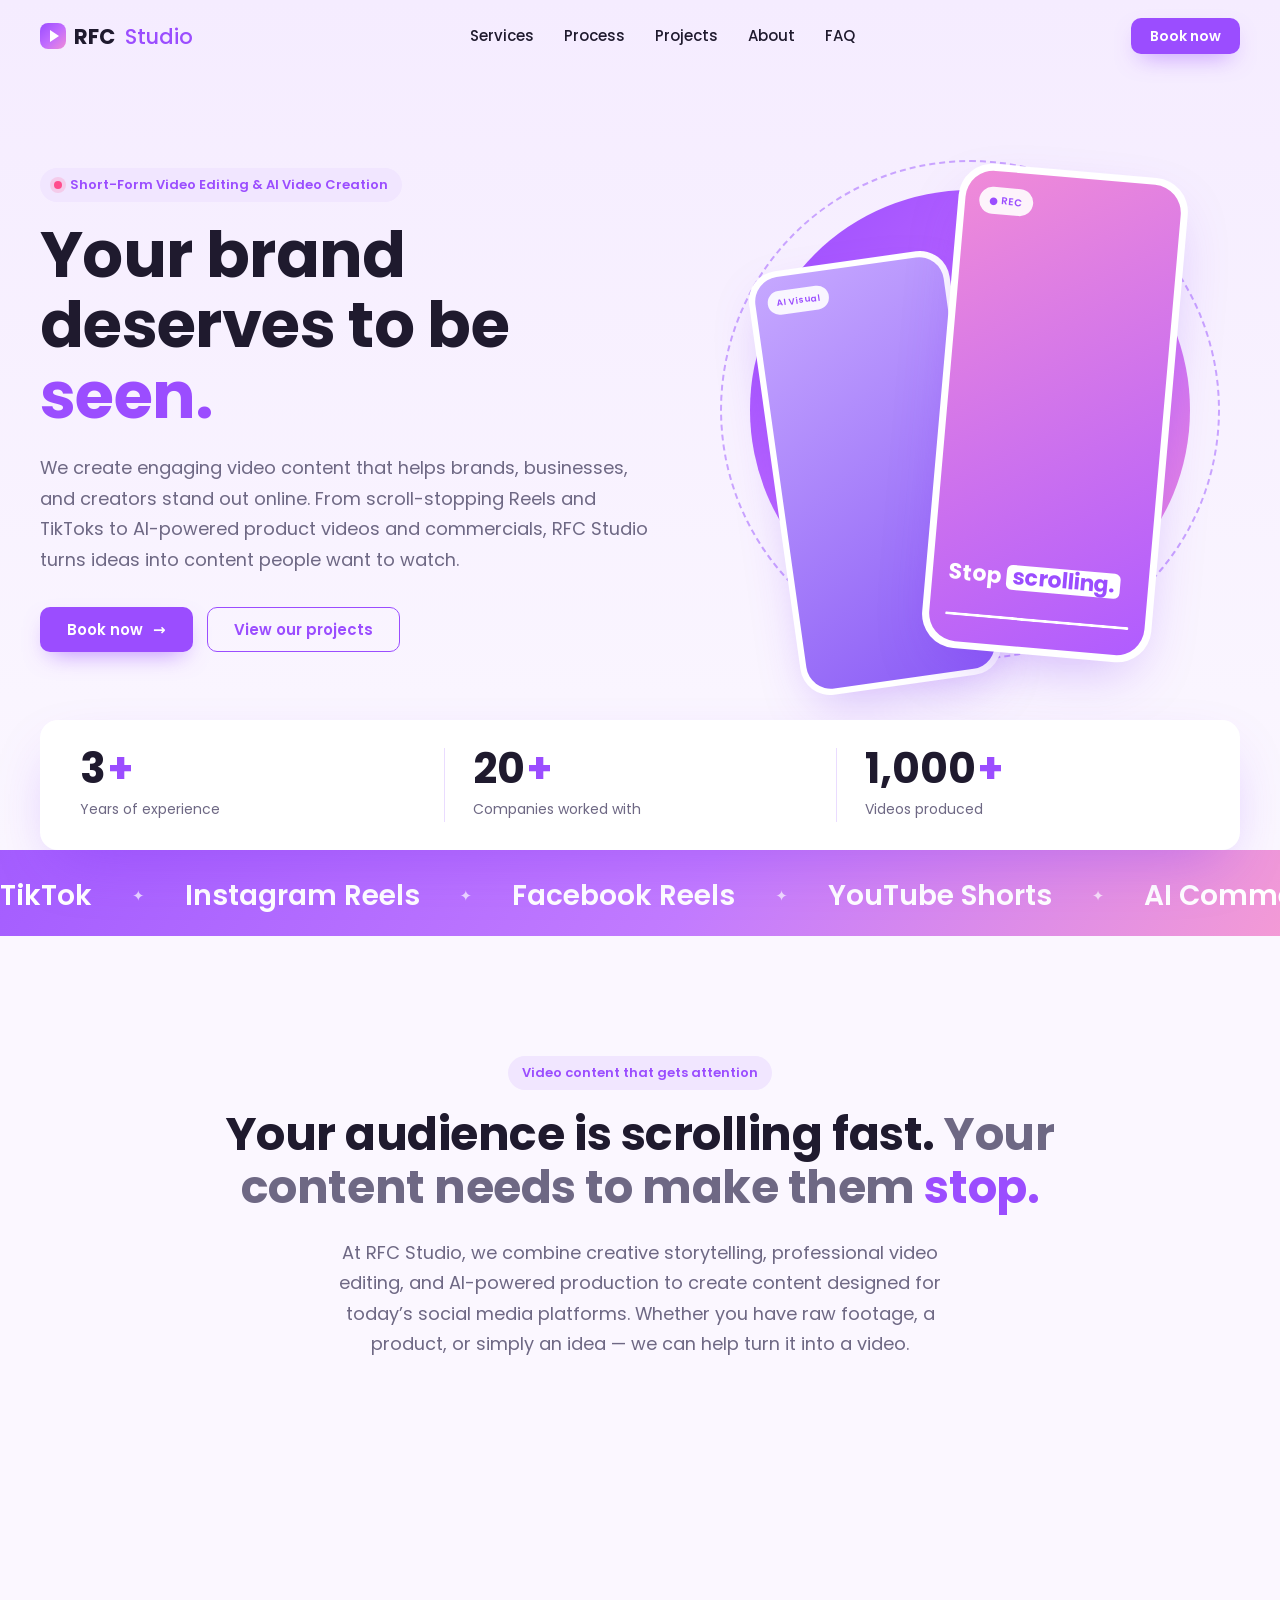
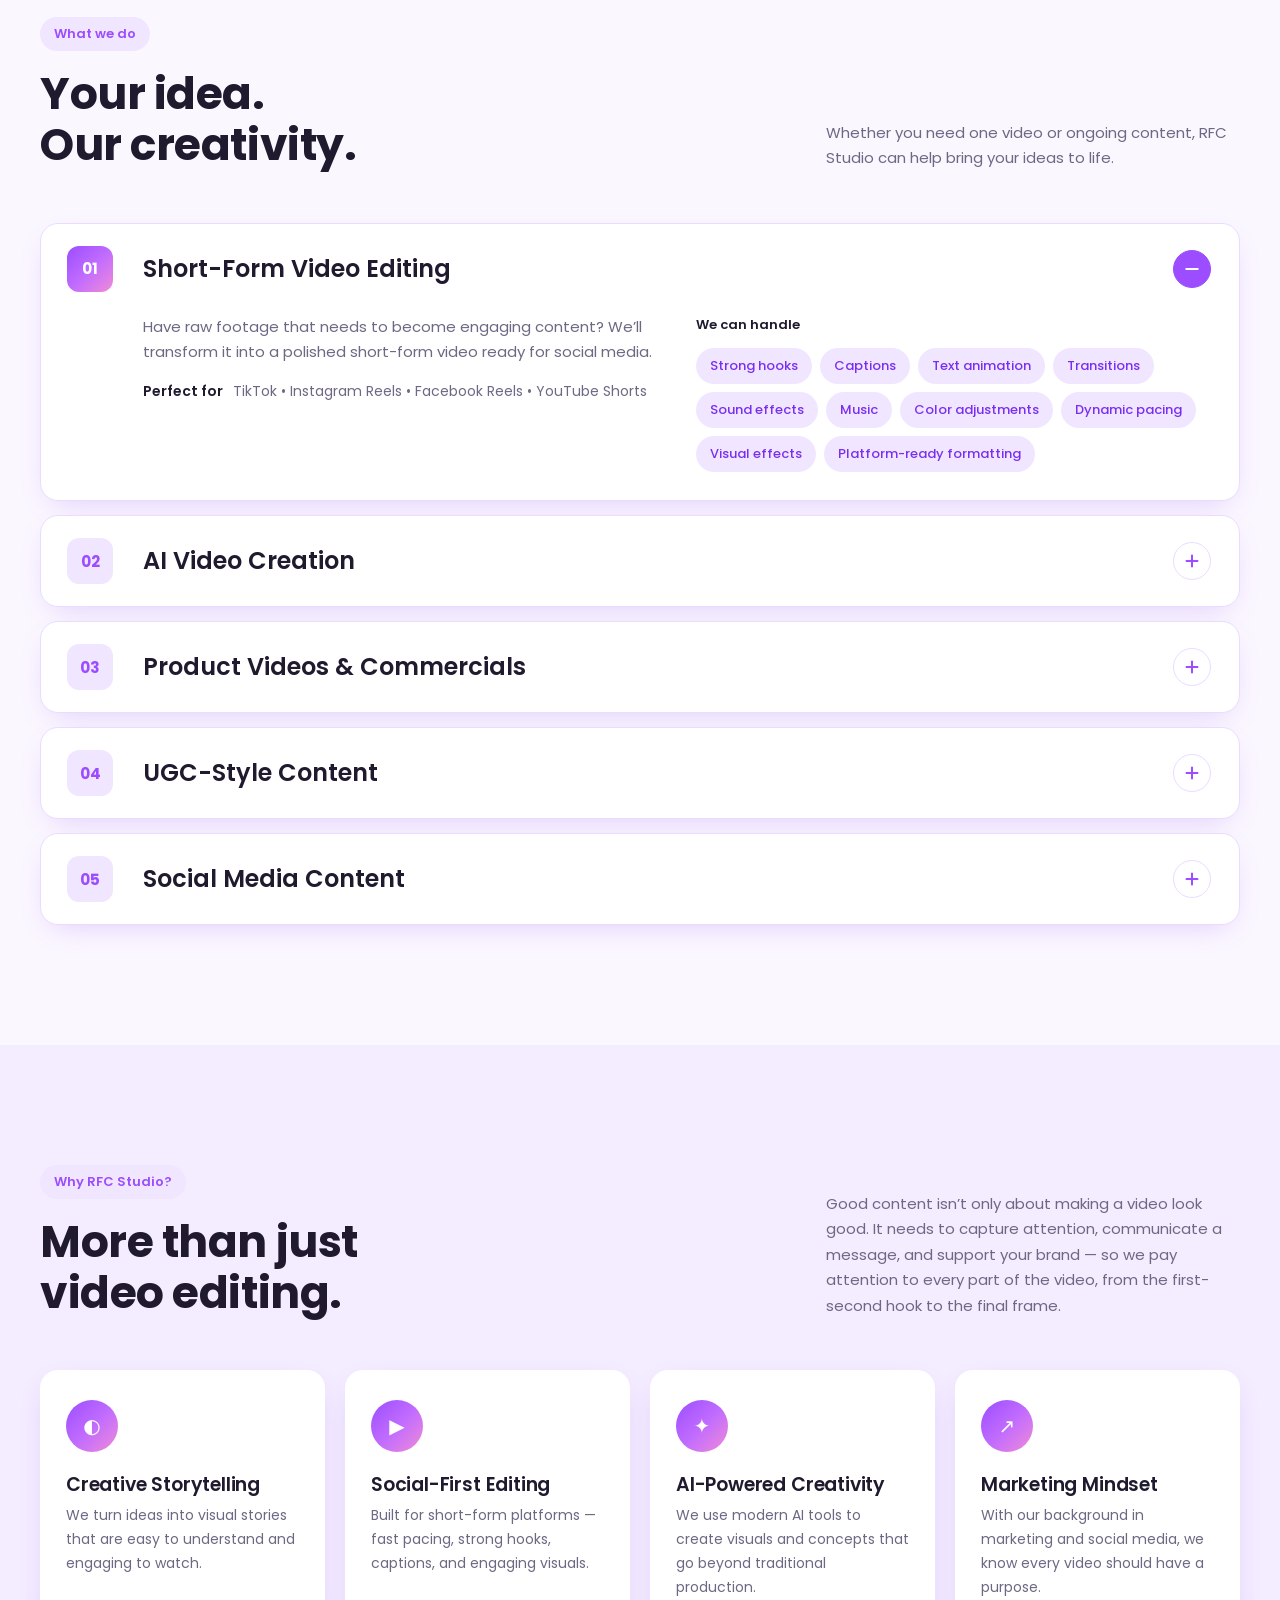
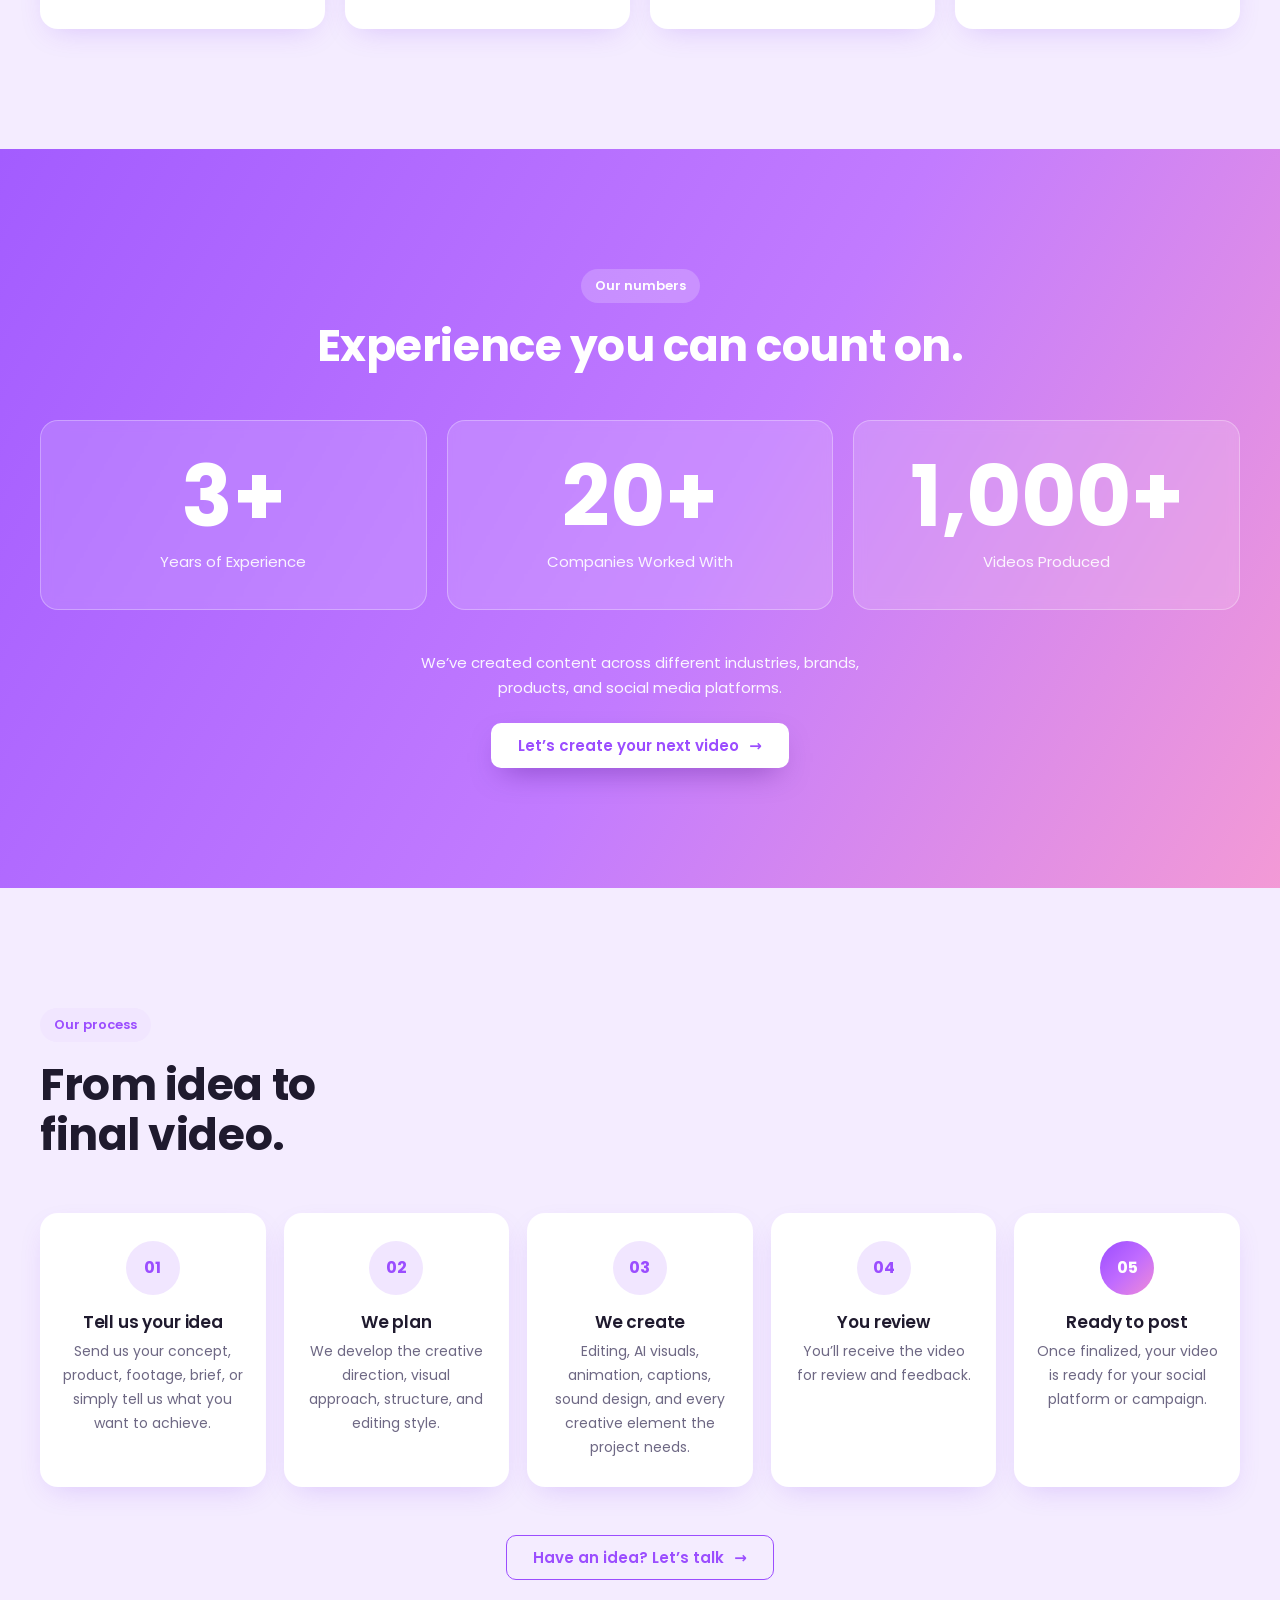
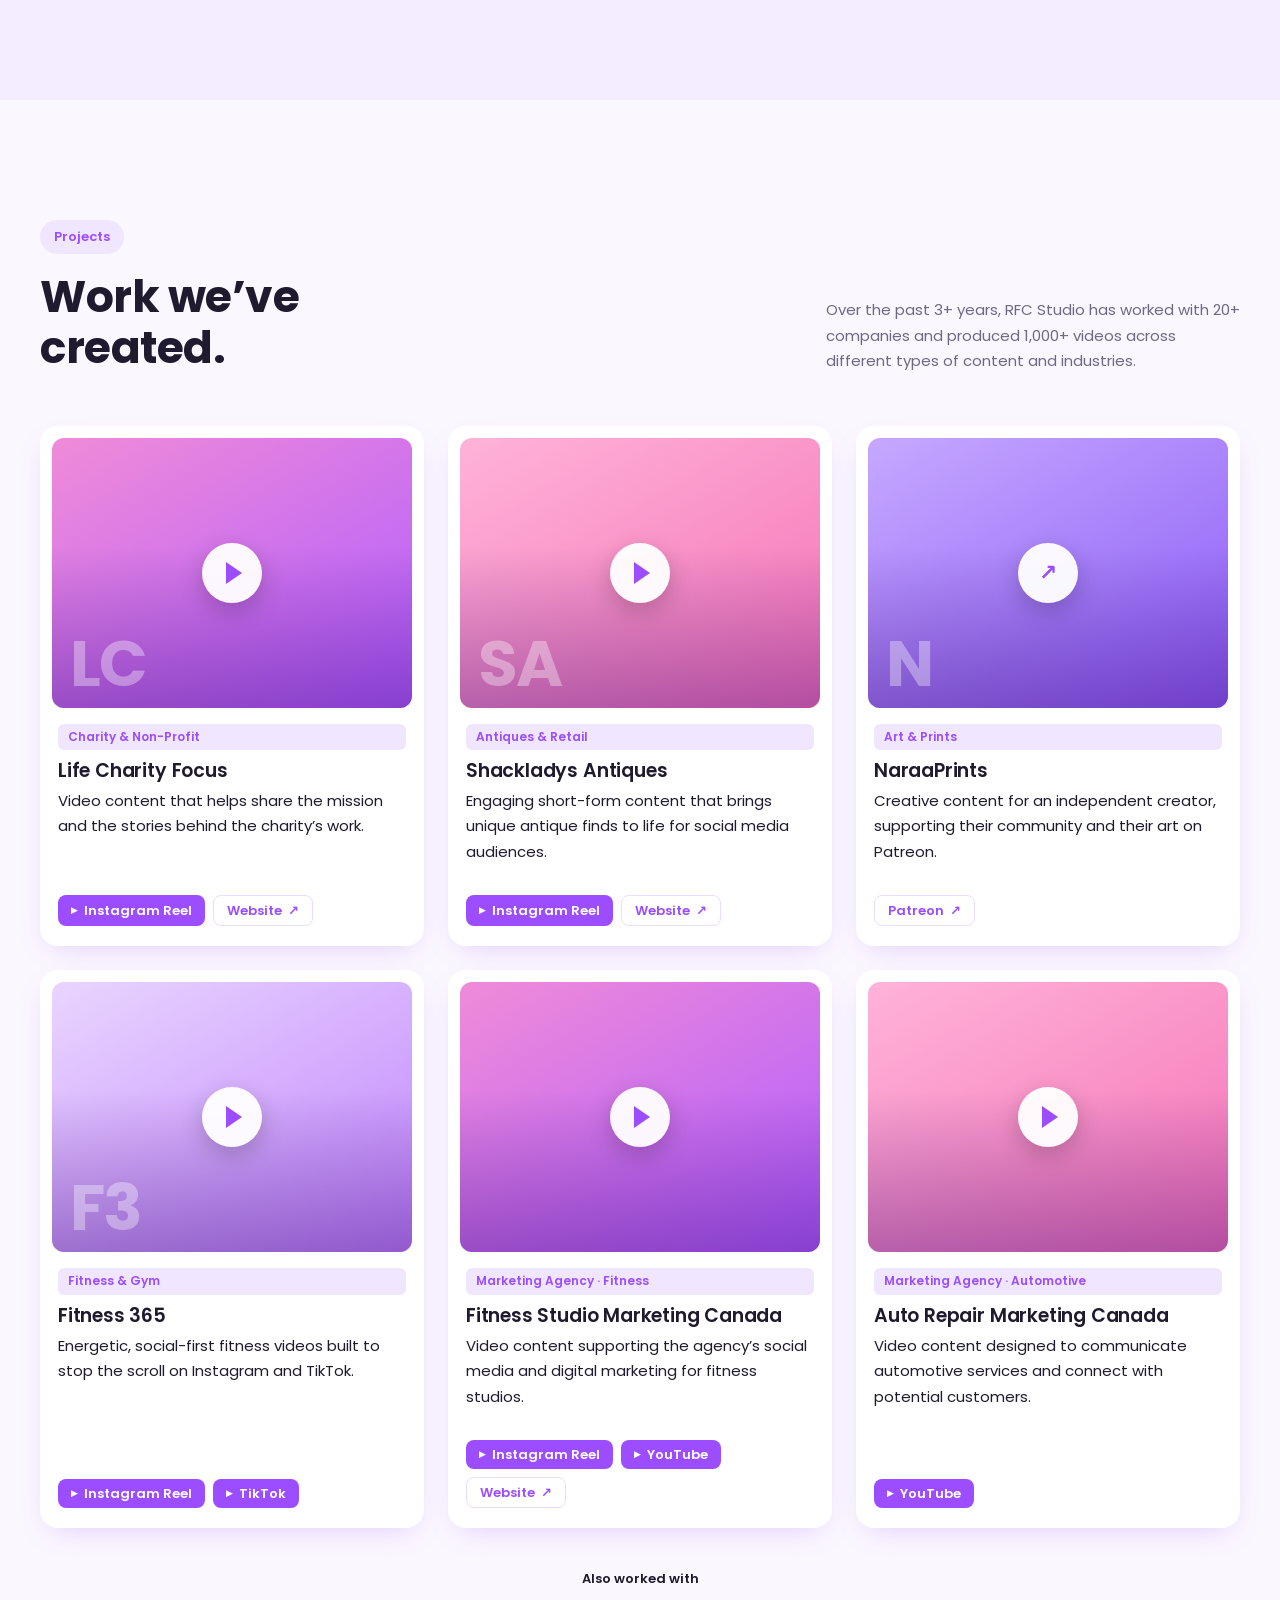
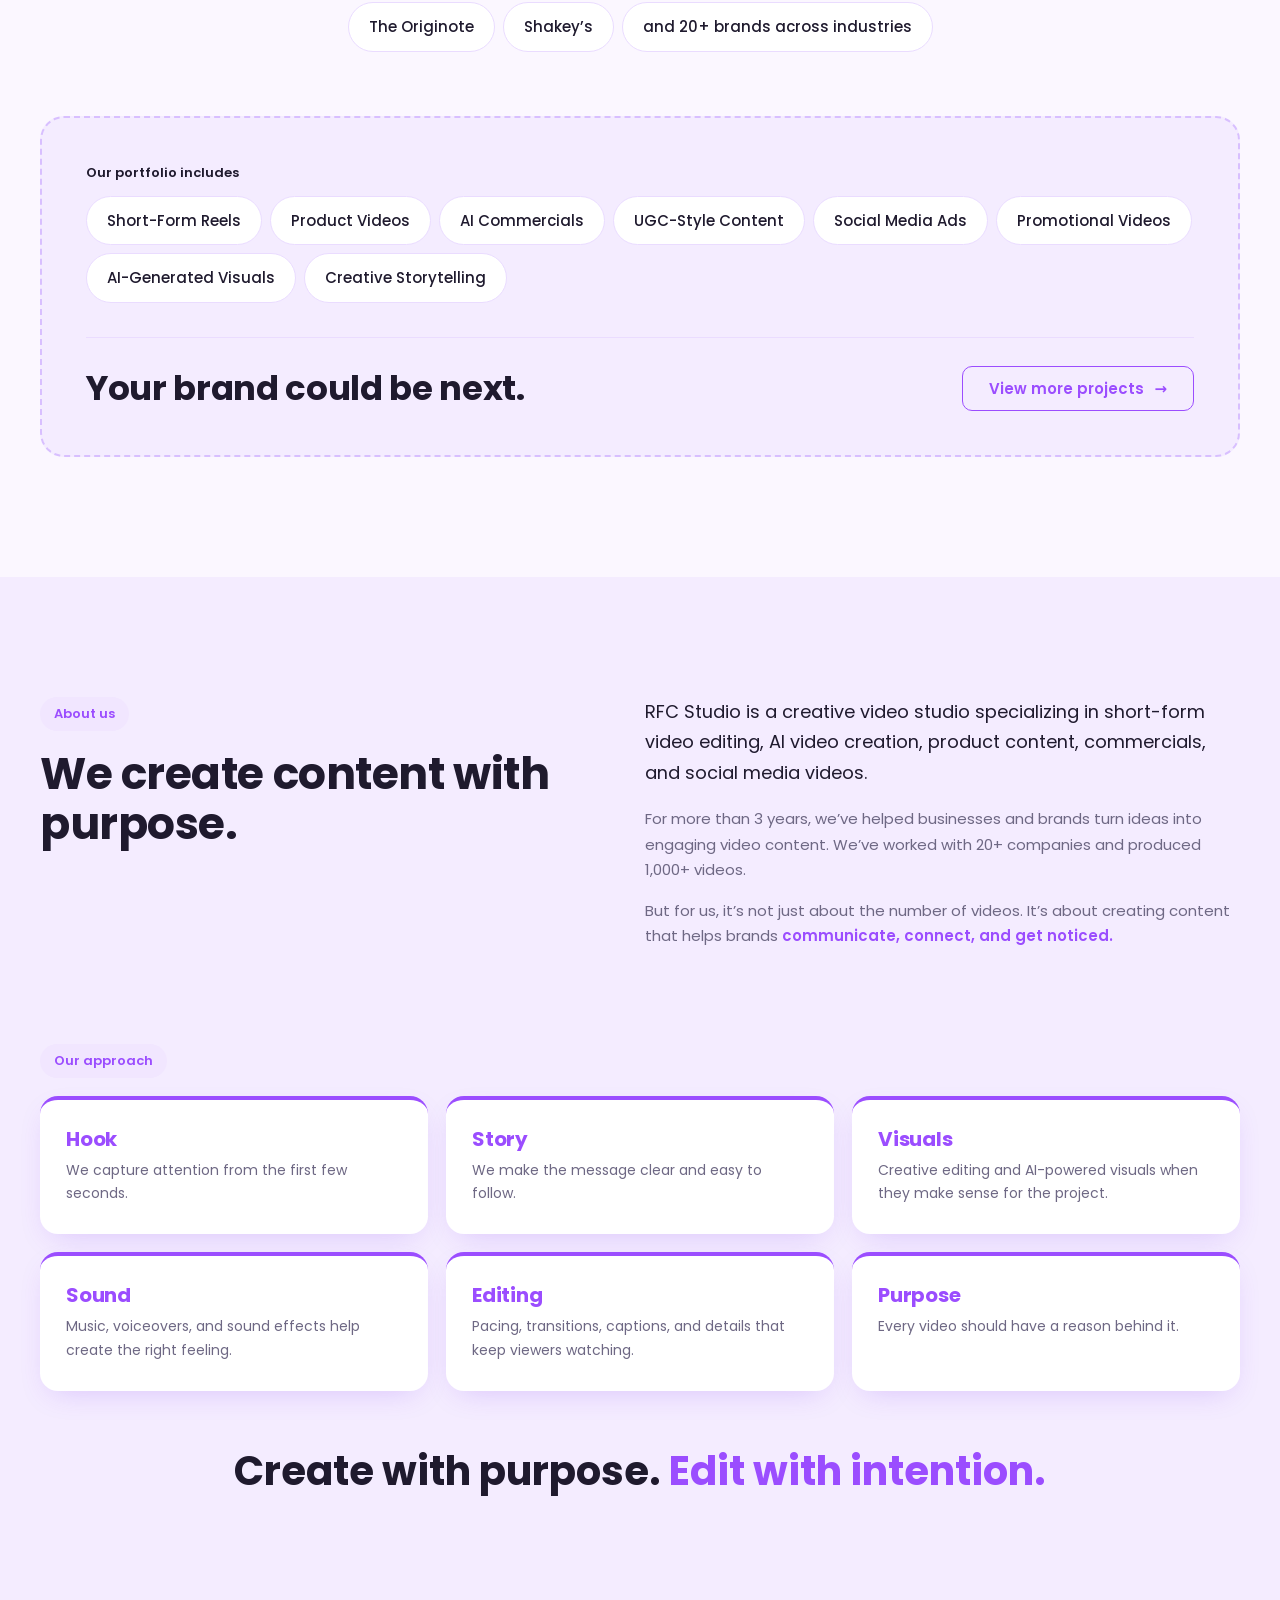
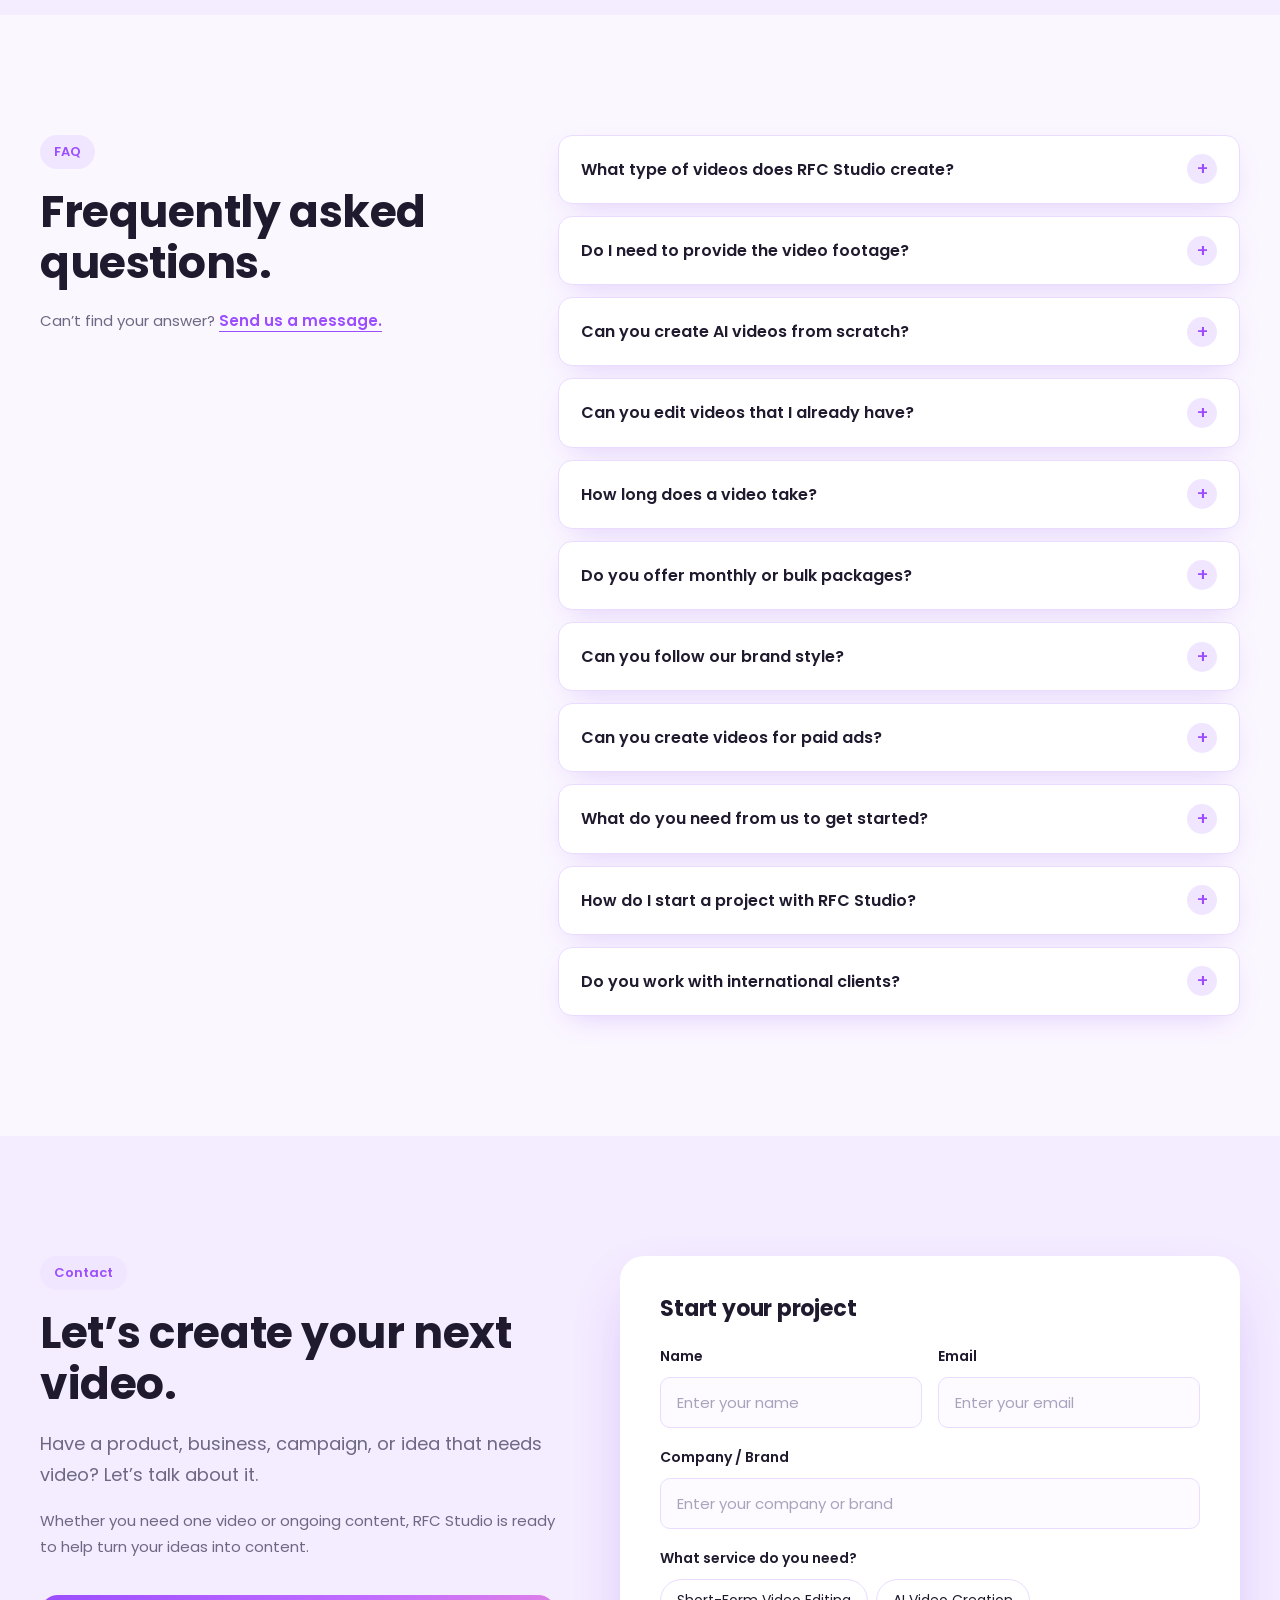
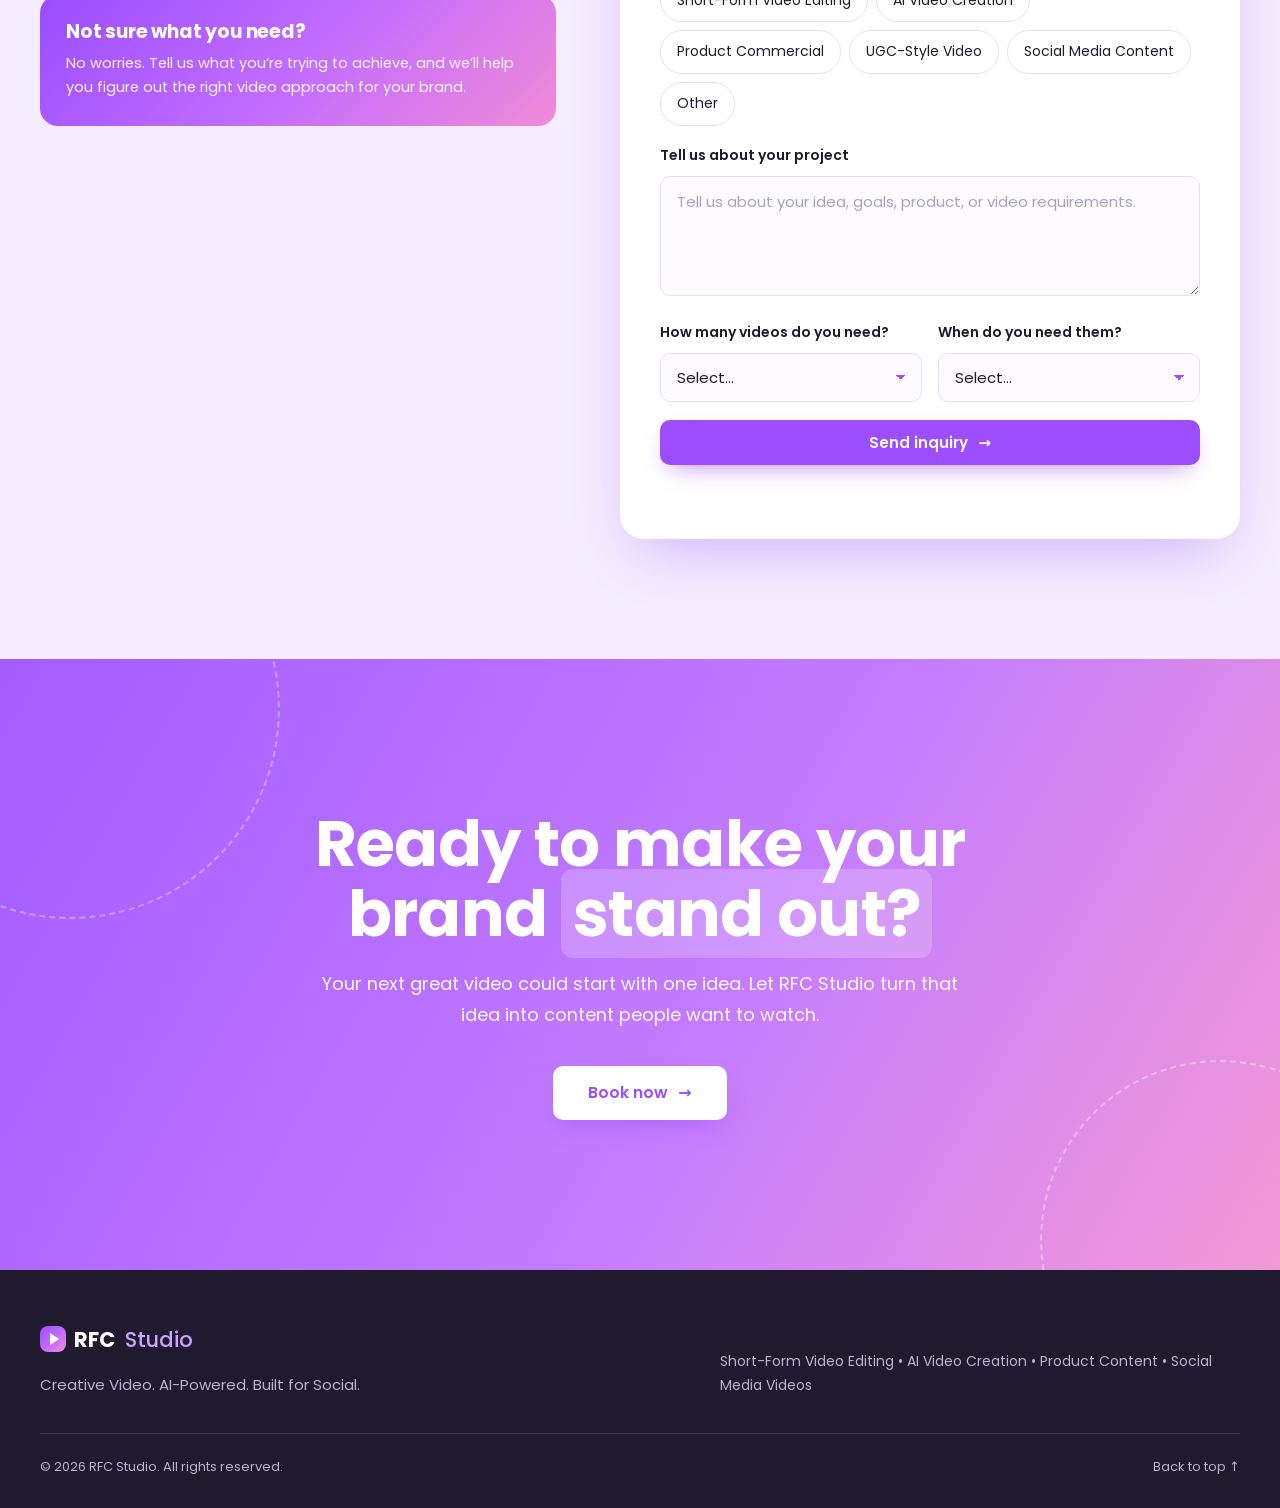
==== index.html @ cba50d63 "Add real client projects with playable Instagram, TikTok and YouTube videos Co-Authored-By: Claude O" ====
<!doctype html>
<html lang="en">
<head>
  <meta charset="utf-8" />
  <meta name="viewport" content="width=device-width, initial-scale=1" />
  <title>RFC Studio — Creative Video. AI-Powered. Built for Social.</title>
  <meta name="description" content="RFC Studio creates short-form video edits, AI-powered videos, product commercials, UGC-style content and social media videos for brands, businesses and creators." />
  <meta name="theme-color" content="#9b4dff" />
  <link rel="preconnect" href="https://fonts.googleapis.com" />
  <link rel="preconnect" href="https://fonts.gstatic.com" crossorigin />
  <link href="https://fonts.googleapis.com/css2?family=Poppins:wght@400;500;600;700&display=swap" rel="stylesheet" />
  <link rel="stylesheet" href="styles.css" />
  <link rel="icon" href="data:image/svg+xml,%3Csvg xmlns='http://www.w3.org/2000/svg' viewBox='0 0 64 64'%3E%3Crect width='64' height='64' rx='14' fill='%239b4dff'/%3E%3Cpath d='M24 18l24 14-24 14z' fill='%23ffffff'/%3E%3C/svg%3E" />
</head>
<body>
  <!-- ================= NAV ================= -->
  <header class="nav" id="top">
    <a href="#top" class="logo" aria-label="RFC Studio home">
      <span class="logo-mark" aria-hidden="true"></span>RFC<span class="logo-thin">Studio</span>
    </a>
    <nav class="nav-links" aria-label="Main">
      <a href="#services">Services</a>
      <a href="#process">Process</a>
      <a href="#projects">Projects</a>
      <a href="#about">About</a>
      <a href="#faq">FAQ</a>
    </nav>
    <a href="#contact" class="btn btn-small btn-accent nav-cta">Book now</a>
    <button class="menu-toggle" aria-label="Open menu" aria-expanded="false"><span></span><span></span></button>
  </header>

  <main>
    <!-- ================= HERO ================= -->
    <section class="hero">
      <div class="hero-glow" aria-hidden="true"></div>
      <div class="container hero-grid">
        <div class="hero-copy">
          <p class="eyebrow reveal"><span class="rec-dot"></span>Short-Form Video Editing &amp; AI Video Creation</p>
          <h1 class="display reveal">Your brand<br />deserves to be <em>seen.</em></h1>
          <p class="lead reveal">We create engaging video content that helps brands, businesses, and creators stand out online. From scroll-stopping Reels and TikToks to AI-powered product videos and commercials, RFC Studio turns ideas into content people want to watch.</p>
          <div class="btn-row reveal">
            <a href="#contact" class="btn btn-accent">Book now <span aria-hidden="true">→</span></a>
            <a href="#projects" class="btn btn-ghost">View our projects</a>
          </div>
        </div>

        <div class="hero-phones reveal" aria-hidden="true">
          <div class="phone phone-back">
            <div class="screen grad-2"><span class="screen-tag">AI Visual</span></div>
          </div>
          <div class="phone phone-front">
            <div class="screen grad-1">
              <div class="screen-ui">
                <span class="screen-tag">● REC</span>
                <div class="caption"><span>Stop</span> <span>scrolling.</span></div>
                <div class="progress"><i></i></div>
              </div>
            </div>
          </div>
        </div>
      </div>

      <div class="container stats-strip reveal">
        <div class="stat"><span class="stat-num" data-count="3">0</span><span class="stat-plus">+</span><span class="stat-label">Years of experience</span></div>
        <div class="stat"><span class="stat-num" data-count="20">0</span><span class="stat-plus">+</span><span class="stat-label">Companies worked with</span></div>
        <div class="stat"><span class="stat-num" data-count="1000">0</span><span class="stat-plus">+</span><span class="stat-label">Videos produced</span></div>
      </div>
    </section>

    <!-- ================= MARQUEE ================= -->
    <div class="marquee" aria-hidden="true">
      <div class="marquee-track">
        <span>TikTok</span><i>✦</i><span>Instagram Reels</span><i>✦</i><span>Facebook Reels</span><i>✦</i><span>YouTube Shorts</span><i>✦</i><span>AI Commercials</span><i>✦</i><span>UGC Content</span><i>✦</i>
        <span>TikTok</span><i>✦</i><span>Instagram Reels</span><i>✦</i><span>Facebook Reels</span><i>✦</i><span>YouTube Shorts</span><i>✦</i><span>AI Commercials</span><i>✦</i><span>UGC Content</span><i>✦</i>
      </div>
    </div>

    <!-- ================= INTRO ================= -->
    <section class="section intro">
      <div class="container narrow">
        <p class="eyebrow reveal">Video content that gets attention</p>
        <h2 class="big-statement reveal">Your audience is scrolling fast. <span class="muted">Your content needs to make them</span> <em>stop.</em></h2>
        <p class="lead reveal">At RFC Studio, we combine creative storytelling, professional video editing, and AI-powered production to create content designed for today’s social media platforms. Whether you have raw footage, a product, or simply an idea — we can help turn it into a video.</p>
      </div>
    </section>

    <!-- ================= SERVICES ================= -->
    <section class="section" id="services">
      <div class="container">
        <div class="section-head">
          <div>
            <p class="eyebrow reveal">What we do</p>
            <h2 class="h2 reveal">Your idea.<br />Our creativity.</h2>
          </div>
          <p class="section-sub reveal">Whether you need one video or ongoing content, RFC Studio can help bring your ideas to life.</p>
        </div>

        <div class="services">
          <article class="service reveal">
            <button class="service-head" aria-expanded="true">
              <span class="service-num">01</span>
              <span class="service-title">Short-Form Video Editing</span>
              <span class="service-icon" aria-hidden="true"></span>
            </button>
            <div class="service-body">
              <div class="service-inner">
                <div>
                  <p>Have raw footage that needs to become engaging content? We’ll transform it into a polished short-form video ready for social media.</p>
                  <p class="perfect"><strong>Perfect for</strong> TikTok • Instagram Reels • Facebook Reels • YouTube Shorts</p>
                </div>
                <div>
                  <p class="list-label">We can handle</p>
                  <ul class="chips">
                    <li>Strong hooks</li><li>Captions</li><li>Text animation</li><li>Transitions</li><li>Sound effects</li><li>Music</li><li>Color adjustments</li><li>Dynamic pacing</li><li>Visual effects</li><li>Platform-ready formatting</li>
                  </ul>
                </div>
              </div>
            </div>
          </article>

          <article class="service reveal">
            <button class="service-head" aria-expanded="false">
              <span class="service-num">02</span>
              <span class="service-title">AI Video Creation</span>
              <span class="service-icon" aria-hidden="true"></span>
            </button>
            <div class="service-body">
              <div class="service-inner">
                <div>
                  <p>Have an idea that is difficult or expensive to film? AI can help bring it to life.</p>
                  <p>We create AI-powered visuals, scenes, environments, characters, product shots, and creative concepts based on your project.</p>
                </div>
                <div>
                  <p class="list-label">Perfect for</p>
                  <ul class="chips">
                    <li>Creative campaigns</li><li>Product concepts</li><li>Social media content</li><li>Commercials</li><li>Storytelling</li><li>Visual experiments</li>
                  </ul>
                </div>
              </div>
            </div>
          </article>

          <article class="service reveal">
            <button class="service-head" aria-expanded="false">
              <span class="service-num">03</span>
              <span class="service-title">Product Videos &amp; Commercials</span>
              <span class="service-icon" aria-hidden="true"></span>
            </button>
            <div class="service-body">
              <div class="service-inner">
                <div>
                  <p>Your product deserves more than a basic product shot.</p>
                  <p>We create visually engaging product videos designed to showcase what makes your product worth noticing.</p>
                </div>
                <div>
                  <p>From social media promos to creative commercials, we’ll help turn your product into content.</p>
                </div>
              </div>
            </div>
          </article>

          <article class="service reveal">
            <button class="service-head" aria-expanded="false">
              <span class="service-num">04</span>
              <span class="service-title">UGC-Style Content</span>
              <span class="service-icon" aria-hidden="true"></span>
            </button>
            <div class="service-body">
              <div class="service-inner">
                <div>
                  <p>Create content that feels natural, relatable, and made for social media.</p>
                </div>
                <div>
                  <p class="list-label">UGC-style videos can be used for</p>
                  <ul class="chips">
                    <li>Product promotions</li><li>E-commerce</li><li>Social media</li><li>Paid ads</li><li>Product launches</li><li>Brand awareness</li>
                  </ul>
                </div>
              </div>
            </div>
          </article>

          <article class="service reveal">
            <button class="service-head" aria-expanded="false">
              <span class="service-num">05</span>
              <span class="service-title">Social Media Content</span>
              <span class="service-icon" aria-hidden="true"></span>
            </button>
            <div class="service-body">
              <div class="service-inner">
                <div>
                  <p>Need consistent video content for your brand? We can help create a content system around your products, services, and campaigns.</p>
                </div>
                <div>
                  <p>From individual reels to ongoing content production, we’ll help keep your brand visible.</p>
                </div>
              </div>
            </div>
          </article>
        </div>
      </div>
    </section>

    <!-- ================= WHY ================= -->
    <section class="section section-alt" id="why">
      <div class="container">
        <div class="section-head">
          <div>
            <p class="eyebrow reveal">Why RFC Studio?</p>
            <h2 class="h2 reveal">More than just<br />video editing.</h2>
          </div>
          <p class="section-sub reveal">Good content isn’t only about making a video look good. It needs to capture attention, communicate a message, and support your brand — so we pay attention to every part of the video, from the first-second hook to the final frame.</p>
        </div>

        <div class="why-grid">
          <div class="why-card reveal">
            <span class="why-icon" aria-hidden="true">◐</span>
            <h3>Creative Storytelling</h3>
            <p>We turn ideas into visual stories that are easy to understand and engaging to watch.</p>
          </div>
          <div class="why-card reveal">
            <span class="why-icon" aria-hidden="true">▶</span>
            <h3>Social-First Editing</h3>
            <p>Built for short-form platforms — fast pacing, strong hooks, captions, and engaging visuals.</p>
          </div>
          <div class="why-card reveal">
            <span class="why-icon" aria-hidden="true">✦</span>
            <h3>AI-Powered Creativity</h3>
            <p>We use modern AI tools to create visuals and concepts that go beyond traditional production.</p>
          </div>
          <div class="why-card reveal">
            <span class="why-icon" aria-hidden="true">↗</span>
            <h3>Marketing Mindset</h3>
            <p>With our background in marketing and social media, we know every video should have a purpose.</p>
          </div>
        </div>
      </div>
    </section>

    <!-- ================= NUMBERS ================= -->
    <section class="section numbers">
      <div class="container">
        <p class="eyebrow reveal">Our numbers</p>
        <h2 class="h2 reveal">Experience you can count on.</h2>
        <div class="numbers-grid">
          <div class="number reveal"><span><b data-count="3">0</b>+</span><p>Years of Experience</p></div>
          <div class="number reveal"><span><b data-count="20">0</b>+</span><p>Companies Worked With</p></div>
          <div class="number reveal"><span><b data-count="1000">0</b>+</span><p>Videos Produced</p></div>
        </div>
        <div class="numbers-foot reveal">
          <p>We’ve created content across different industries, brands, products, and social media platforms.</p>
          <a href="#contact" class="btn btn-accent">Let’s create your next video <span aria-hidden="true">→</span></a>
        </div>
      </div>
    </section>

    <!-- ================= PROCESS ================= -->
    <section class="section section-alt" id="process">
      <div class="container">
        <div class="section-head">
          <div>
            <p class="eyebrow reveal">Our process</p>
            <h2 class="h2 reveal">From idea to<br />final video.</h2>
          </div>
        </div>
        <ol class="process">
          <li class="step reveal">
            <span class="step-num">01</span>
            <h3>Tell us your idea</h3>
            <p>Send us your concept, product, footage, brief, or simply tell us what you want to achieve.</p>
          </li>
          <li class="step reveal">
            <span class="step-num">02</span>
            <h3>We plan</h3>
            <p>We develop the creative direction, visual approach, structure, and editing style.</p>
          </li>
          <li class="step reveal">
            <span class="step-num">03</span>
            <h3>We create</h3>
            <p>Editing, AI visuals, animation, captions, sound design, and every creative element the project needs.</p>
          </li>
          <li class="step reveal">
            <span class="step-num">04</span>
            <h3>You review</h3>
            <p>You’ll receive the video for review and feedback.</p>
          </li>
          <li class="step reveal">
            <span class="step-num">05</span>
            <h3>Ready to post</h3>
            <p>Once finalized, your video is ready for your social platform or campaign.</p>
          </li>
        </ol>
        <div class="center reveal"><a href="#contact" class="btn btn-ghost">Have an idea? Let’s talk <span aria-hidden="true">→</span></a></div>
      </div>
    </section>

    <!-- ================= PROJECTS ================= -->
    <section class="section" id="projects">
      <div class="container">
        <div class="section-head">
          <div>
            <p class="eyebrow reveal">Projects</p>
            <h2 class="h2 reveal">Work we’ve<br />created.</h2>
          </div>
          <p class="section-sub reveal">Over the past 3+ years, RFC Studio has worked with 20+ companies and produced 1,000+ videos across different types of content and industries.</p>
        </div>

        <div class="projects">
          <article class="project reveal">
            <button class="project-media grad-1" data-embed="https://www.instagram.com/reel/CWcwWAaBTtd/embed/" data-link="https://www.instagram.com/reel/CWcwWAaBTtd/" data-ratio="vertical" data-kind="Instagram" aria-label="Play Life Charity Focus video"><span class="project-mono" aria-hidden="true">LC</span><span class="play" aria-hidden="true"></span></button>
            <div class="project-info">
              <p class="project-cat">Charity &amp; Non-Profit</p>
              <h3>Life Charity Focus</h3>
              <p>Video content that helps share the mission and the stories behind the charity’s work.</p>
              <div class="project-links"><button class="vid-btn" data-embed="https://www.instagram.com/reel/CWcwWAaBTtd/embed/" data-link="https://www.instagram.com/reel/CWcwWAaBTtd/" data-ratio="vertical" data-kind="Instagram"><span class="vid-ico" aria-hidden="true">▶</span>Instagram Reel</button><a class="site-link" href="https://www.lifecharityfocus.com/" target="_blank" rel="noopener">Website <span aria-hidden="true">↗</span></a></div>
            </div>
          </article>
          <article class="project reveal">
            <button class="project-media grad-3" data-embed="https://www.instagram.com/reel/DPE9EWIDnzH/embed/" data-link="https://www.instagram.com/reel/DPE9EWIDnzH/" data-ratio="vertical" data-kind="Instagram" aria-label="Play Shackladys Antiques video"><span class="project-mono" aria-hidden="true">SA</span><span class="play" aria-hidden="true"></span></button>
            <div class="project-info">
              <p class="project-cat">Antiques &amp; Retail</p>
              <h3>Shackladys Antiques</h3>
              <p>Engaging short-form content that brings unique antique finds to life for social media audiences.</p>
              <div class="project-links"><button class="vid-btn" data-embed="https://www.instagram.com/reel/DPE9EWIDnzH/embed/" data-link="https://www.instagram.com/reel/DPE9EWIDnzH/" data-ratio="vertical" data-kind="Instagram"><span class="vid-ico" aria-hidden="true">▶</span>Instagram Reel</button><a class="site-link" href="https://shackladysantiques.co.uk/" target="_blank" rel="noopener">Website <span aria-hidden="true">↗</span></a></div>
            </div>
          </article>
          <article class="project reveal">
            <a class="project-media grad-2" href="https://www.patreon.com/cw/NaraaPrints" target="_blank" rel="noopener" aria-label="Visit NaraaPrints on Patreon"><span class="project-mono" aria-hidden="true">N</span><span class="play play-link" aria-hidden="true"></span></a>
            <div class="project-info">
              <p class="project-cat">Art &amp; Prints</p>
              <h3>NaraaPrints</h3>
              <p>Creative content for an independent creator, supporting their community and their art on Patreon.</p>
              <div class="project-links"><a class="site-link" href="https://www.patreon.com/cw/NaraaPrints" target="_blank" rel="noopener">Patreon <span aria-hidden="true">↗</span></a></div>
            </div>
          </article>
          <article class="project reveal">
            <button class="project-media grad-4" data-embed="https://www.instagram.com/reel/DefjSrRNe5g/embed/" data-link="https://www.instagram.com/reel/DefjSrRNe5g/" data-ratio="vertical" data-kind="Instagram" aria-label="Play Fitness 365 video"><span class="project-mono" aria-hidden="true">F3</span><span class="play" aria-hidden="true"></span></button>
            <div class="project-info">
              <p class="project-cat">Fitness &amp; Gym</p>
              <h3>Fitness 365</h3>
              <p>Energetic, social-first fitness videos built to stop the scroll on Instagram and TikTok.</p>
              <div class="project-links"><button class="vid-btn" data-embed="https://www.instagram.com/reel/DefjSrRNe5g/embed/" data-link="https://www.instagram.com/reel/DefjSrRNe5g/" data-ratio="vertical" data-kind="Instagram"><span class="vid-ico" aria-hidden="true">▶</span>Instagram Reel</button><button class="vid-btn" data-embed="https://www.tiktok.com/embed/v2/7667217498735004936" data-link="https://www.tiktok.com/@fitness365_tdot/video/7667217498735004936" data-ratio="vertical" data-kind="TikTok"><span class="vid-ico" aria-hidden="true">▶</span>TikTok</button></div>
            </div>
          </article>
          <article class="project reveal">
            <button class="project-media grad-1" data-embed="https://www.instagram.com/reel/DbiyfKQjjzt/embed/" data-link="https://www.instagram.com/reel/DbiyfKQjjzt/" data-ratio="vertical" data-kind="Instagram" aria-label="Play Fitness Studio Marketing Canada video"><img src="https://i.ytimg.com/vi/Ajl52xSQc2A/hqdefault.jpg" alt="" loading="lazy" onerror="this.remove()" /><span class="project-mono" aria-hidden="true"></span><span class="play" aria-hidden="true"></span></button>
            <div class="project-info">
              <p class="project-cat">Marketing Agency · Fitness</p>
              <h3>Fitness Studio Marketing Canada</h3>
              <p>Video content supporting the agency’s social media and digital marketing for fitness studios.</p>
              <div class="project-links"><button class="vid-btn" data-embed="https://www.instagram.com/reel/DbiyfKQjjzt/embed/" data-link="https://www.instagram.com/reel/DbiyfKQjjzt/" data-ratio="vertical" data-kind="Instagram"><span class="vid-ico" aria-hidden="true">▶</span>Instagram Reel</button><button class="vid-btn" data-embed="https://www.youtube.com/embed/Ajl52xSQc2A?autoplay=1&rel=0" data-link="https://youtu.be/Ajl52xSQc2A" data-ratio="wide" data-kind="YouTube"><span class="vid-ico" aria-hidden="true">▶</span>YouTube</button><a class="site-link" href="https://fitnessstudiomarketing.ca/" target="_blank" rel="noopener">Website <span aria-hidden="true">↗</span></a></div>
            </div>
          </article>
          <article class="project reveal">
            <button class="project-media grad-3" data-embed="https://www.youtube.com/embed/kgmPe8W19no?autoplay=1&rel=0" data-link="https://youtu.be/kgmPe8W19no" data-ratio="wide" data-kind="YouTube" aria-label="Play Auto Repair Marketing Canada video"><img src="https://i.ytimg.com/vi/kgmPe8W19no/hqdefault.jpg" alt="" loading="lazy" onerror="this.remove()" /><span class="project-mono" aria-hidden="true"></span><span class="play" aria-hidden="true"></span></button>
            <div class="project-info">
              <p class="project-cat">Marketing Agency · Automotive</p>
              <h3>Auto Repair Marketing Canada</h3>
              <p>Video content designed to communicate automotive services and connect with potential customers.</p>
              <div class="project-links"><button class="vid-btn" data-embed="https://www.youtube.com/embed/kgmPe8W19no?autoplay=1&rel=0" data-link="https://youtu.be/kgmPe8W19no" data-ratio="wide" data-kind="YouTube"><span class="vid-ico" aria-hidden="true">▶</span>YouTube</button></div>
            </div>
          </article>
        </div>

        <div class="also reveal">
          <p class="list-label">Also worked with</p>
          <ul class="chips chips-lg"><li>The Originote</li><li>Shakey’s</li><li>and 20+ brands across industries</li></ul>
        </div>

        <div class="more-projects reveal">
          <p class="list-label">Our portfolio includes</p>
          <ul class="chips chips-lg">
            <li>Short-Form Reels</li><li>Product Videos</li><li>AI Commercials</li><li>UGC-Style Content</li><li>Social Media Ads</li><li>Promotional Videos</li><li>AI-Generated Visuals</li><li>Creative Storytelling</li>
          </ul>
          <div class="more-cta">
            <h3>Your brand could be next.</h3>
            <a href="#contact" class="btn btn-ghost">View more projects <span aria-hidden="true">→</span></a>
          </div>
        </div>
      </div>
    </section>

    <!-- ================= ABOUT ================= -->
    <section class="section section-alt" id="about">
      <div class="container">
        <div class="about-grid">
          <div>
            <p class="eyebrow reveal">About us</p>
            <h2 class="h2 reveal">We create content with purpose.</h2>
          </div>
          <div class="about-copy">
            <p class="lead reveal">RFC Studio is a creative video studio specializing in short-form video editing, AI video creation, product content, commercials, and social media videos.</p>
            <p class="reveal">For more than 3 years, we’ve helped businesses and brands turn ideas into engaging video content. We’ve worked with 20+ companies and produced 1,000+ videos.</p>
            <p class="reveal">But for us, it’s not just about the number of videos. It’s about creating content that helps brands <strong>communicate, connect, and get noticed.</strong></p>
          </div>
        </div>

        <p class="eyebrow approach-label reveal">Our approach</p>
        <div class="approach">
          <div class="approach-item reveal"><h3>Hook</h3><p>We capture attention from the first few seconds.</p></div>
          <div class="approach-item reveal"><h3>Story</h3><p>We make the message clear and easy to follow.</p></div>
          <div class="approach-item reveal"><h3>Visuals</h3><p>Creative editing and AI-powered visuals when they make sense for the project.</p></div>
          <div class="approach-item reveal"><h3>Sound</h3><p>Music, voiceovers, and sound effects help create the right feeling.</p></div>
          <div class="approach-item reveal"><h3>Editing</h3><p>Pacing, transitions, captions, and details that keep viewers watching.</p></div>
          <div class="approach-item reveal"><h3>Purpose</h3><p>Every video should have a reason behind it.</p></div>
        </div>
        <p class="tagline reveal">Create with purpose. <em>Edit with intention.</em></p>
      </div>
    </section>

    <!-- ================= FAQ ================= -->
    <section class="section" id="faq">
      <div class="container faq-grid">
        <div>
          <p class="eyebrow reveal">FAQ</p>
          <h2 class="h2 reveal">Frequently asked questions.</h2>
          <p class="section-sub reveal">Can’t find your answer? <a href="#contact" class="link">Send us a message.</a></p>
        </div>
        <div class="faq">
          <details class="reveal"><summary>What type of videos does RFC Studio create?</summary><p>We create short-form videos for TikTok, Instagram Reels, Facebook Reels, and YouTube Shorts, including video editing, AI videos, product commercials, UGC-style content, promotional videos, and social media content.</p></details>
          <details class="reveal"><summary>Do I need to provide the video footage?</summary><p>Not always. If you already have footage, we can edit it into engaging short-form content. If you don’t have footage, we can also create visuals using AI depending on your project requirements.</p></details>
          <details class="reveal"><summary>Can you create AI videos from scratch?</summary><p>Yes. We can create AI-powered scenes, characters, environments, product visuals, and creative concepts based on your idea or brief.</p></details>
          <details class="reveal"><summary>Can you edit videos that I already have?</summary><p>Absolutely. Send us your raw footage and we’ll handle the editing, captions, transitions, sound effects, music, pacing, and other creative elements needed for the final video.</p></details>
          <details class="reveal"><summary>How long does a video take?</summary><p>Turnaround depends on the type, length, complexity, and number of videos required. We’ll discuss the timeline with you before starting the project.</p></details>
          <details class="reveal"><summary>Do you offer monthly or bulk packages?</summary><p>Yes. If you need consistent content every week or month, we can create a package based on your content volume and requirements.</p></details>
          <details class="reveal"><summary>Can you follow our brand style?</summary><p>Yes. You can provide your brand guidelines, colors, fonts, references, or previous content, and we’ll use them as a guide.</p></details>
          <details class="reveal"><summary>Can you create videos for paid ads?</summary><p>Yes. We can create product videos, UGC-style content, AI commercials, and short-form videos designed for social media advertising.</p></details>
          <details class="reveal"><summary>What do you need from us to get started?</summary><p>Usually, we’ll need your footage or product assets, project brief, brand information, references, and the main goal of the video.</p><p>Don’t have everything ready? That’s okay. We can discuss your idea first and figure out what you need.</p></details>
          <details class="reveal"><summary>How do I start a project with RFC Studio?</summary><p>Simply contact us through the website. Tell us about your project, what type of video you need, and your requirements. We’ll get back to you with the next steps.</p></details>
          <details class="reveal"><summary>Do you work with international clients?</summary><p>Yes. RFC Studio can work with brands and clients remotely, regardless of location.</p></details>
        </div>
      </div>
    </section>

    <!-- ================= CONTACT ================= -->
    <section class="section section-alt" id="contact">
      <div class="container contact-grid">
        <div class="contact-copy">
          <p class="eyebrow reveal">Contact</p>
          <h2 class="h2 reveal">Let’s create your next video.</h2>
          <p class="lead reveal">Have a product, business, campaign, or idea that needs video? Let’s talk about it.</p>
          <p class="reveal">Whether you need one video or ongoing content, RFC Studio is ready to help turn your ideas into content.</p>
          <div class="not-sure reveal">
            <h3>Not sure what you need?</h3>
            <p>No worries. Tell us what you’re trying to achieve, and we’ll help you figure out the right video approach for your brand.</p>
          </div>
        </div>

        <form class="form reveal" id="inquiry-form" novalidate>
          <h3 class="form-title">Start your project</h3>
          <div class="field-row">
            <label class="field"><span>Name</span><input type="text" name="name" placeholder="Enter your name" required autocomplete="name" /></label>
            <label class="field"><span>Email</span><input type="email" name="email" placeholder="Enter your email" required autocomplete="email" /></label>
          </div>
          <label class="field"><span>Company / Brand</span><input type="text" name="company" placeholder="Enter your company or brand" autocomplete="organization" /></label>

          <fieldset class="field">
            <legend>What service do you need?</legend>
            <div class="pills">
              <label><input type="checkbox" name="service" value="Short-Form Video Editing" /><span>Short-Form Video Editing</span></label>
              <label><input type="checkbox" name="service" value="AI Video Creation" /><span>AI Video Creation</span></label>
              <label><input type="checkbox" name="service" value="Product Commercial" /><span>Product Commercial</span></label>
              <label><input type="checkbox" name="service" value="UGC-Style Video" /><span>UGC-Style Video</span></label>
              <label><input type="checkbox" name="service" value="Social Media Content" /><span>Social Media Content</span></label>
              <label><input type="checkbox" name="service" value="Other" /><span>Other</span></label>
            </div>
          </fieldset>

          <label class="field"><span>Tell us about your project</span><textarea name="message" rows="4" placeholder="Tell us about your idea, goals, product, or video requirements." required></textarea></label>

          <div class="field-row">
            <label class="field"><span>How many videos do you need?</span>
              <select name="quantity">
                <option value="">Select…</option>
                <option>1 video</option>
                <option>2–5 videos</option>
                <option>6–10 videos</option>
                <option>10+ videos</option>
                <option>Monthly / ongoing</option>
              </select>
            </label>
            <label class="field"><span>When do you need them?</span>
              <select name="timeline">
                <option value="">Select…</option>
                <option>As soon as possible</option>
                <option>Within 2 weeks</option>
                <option>Within a month</option>
                <option>Flexible</option>
              </select>
            </label>
          </div>

          <button type="submit" class="btn btn-accent btn-block">Send inquiry <span aria-hidden="true">→</span></button>
          <p class="form-status" role="status" aria-live="polite"></p>
        </form>
      </div>
    </section>

    <!-- ================= FINAL CTA ================= -->
    <section class="final-cta">
      <div class="container">
        <h2 class="display reveal">Ready to make your brand <em>stand out?</em></h2>
        <p class="lead reveal">Your next great video could start with one idea. Let RFC Studio turn that idea into content people want to watch.</p>
        <a href="#contact" class="btn btn-accent btn-lg reveal">Book now <span aria-hidden="true">→</span></a>
      </div>
    </section>
  </main>

  <!-- ================= FOOTER ================= -->
  <footer class="footer">
    <div class="container footer-grid">
      <div>
        <a href="#top" class="logo"><span class="logo-mark" aria-hidden="true"></span>RFC<span class="logo-thin">Studio</span></a>
        <p class="footer-tag">Creative Video. AI-Powered. Built for Social.</p>
      </div>
      <p class="footer-services">Short-Form Video Editing • AI Video Creation • Product Content • Social Media Videos</p>
    </div>
    <div class="container footer-bottom">
      <p>© <span id="year"></span> RFC Studio. All rights reserved.</p>
      <a href="#top">Back to top ↑</a>
    </div>
  </footer>

  <dialog class="video-modal" id="video-modal" aria-label="Project video">
    <div class="vm-box">
      <button class="vm-close" aria-label="Close video">×</button>
      <div class="vm-frame"></div>
      <a class="vm-open" href="#" target="_blank" rel="noopener">Open on <span></span> ↗</a>
    </div>
  </dialog>

  <script src="script.js"></script>
</body>
</html>
---- styles.css ----
/* ===================== RFC STUDIO ===================== */
:root {
  --bg: #fbf7ff;
  --bg-alt: #f4ecff;
  --surface: #ffffff;
  --line: #eadcff;
  --text: #1f1a2e;
  --muted: #6e6884;
  --accent: #9b4dff;
  --accent-dark: #7a2ff0;
  --accent-soft: #f1e6ff;
  --pink: #e879f9;
  --on-accent: #ffffff;
  --grad: linear-gradient(135deg, #9b4dff 0%, #c06bff 50%, #f08bd8 100%);
  --grad-band: linear-gradient(120deg, #a35cff 0%, #c27bff 55%, #f39ad6 100%);
  --shadow: 0 10px 30px -12px rgba(122, 47, 240, 0.25);
  --shadow-lg: 0 24px 60px -20px rgba(122, 47, 240, 0.35);
  --radius: 18px;
  --font: "Poppins", system-ui, -apple-system, sans-serif;
  --ease: cubic-bezier(0.22, 1, 0.36, 1);
}

*, *::before, *::after { box-sizing: border-box; }
html { scroll-behavior: smooth; scroll-padding-top: 80px; }
body {
  margin: 0; background: var(--bg); color: var(--text);
  font-family: var(--font); font-size: 15px; line-height: 1.7;
  -webkit-font-smoothing: antialiased; overflow-x: hidden;
}
img, video { max-width: 100%; display: block; }
a { color: inherit; text-decoration: none; }
h1, h2, h3 { font-family: var(--font); line-height: 1.15; margin: 0; letter-spacing: -0.01em; }
p { margin: 0 0 1em; }
em { font-style: normal; color: var(--accent); }
::selection { background: var(--accent); color: #fff; }

.container { width: min(1200px, 100% - 40px); margin-inline: auto; }
.narrow { width: min(860px, 100% - 40px); }
.center { text-align: center; margin-top: 48px; }

/* ---------- Type ---------- */
.eyebrow {
  display: inline-flex; align-items: center; gap: 8px;
  font-size: 13px; font-weight: 600; color: var(--accent);
  background: var(--accent-soft); padding: 6px 14px; border-radius: 99px; margin-bottom: 18px;
}
.rec-dot { width: 8px; height: 8px; border-radius: 50%; background: #ff4d8d; box-shadow: 0 0 0 4px rgba(255,77,141,.18); animation: blink 1.4s infinite; }
@keyframes blink { 50% { opacity: .25; } }

.display { font-size: clamp(36px, 5vw, 64px); font-weight: 700; line-height: 1.1; margin-bottom: 22px; }
.h2 { font-size: clamp(30px, 3.8vw, 44px); font-weight: 700; }
.lead { font-size: clamp(16px, 1.4vw, 18px); color: var(--muted); max-width: 60ch; }
.muted { color: var(--muted); }
.big-statement { font-size: clamp(28px, 3.8vw, 46px); font-weight: 700; margin-bottom: 24px; }
.section-sub { color: var(--muted); max-width: 46ch; margin: 0; }
.list-label { font-size: 13px; font-weight: 600; color: var(--text); margin-bottom: 12px; }
.link { color: var(--accent); font-weight: 600; border-bottom: 1px solid currentColor; }

/* ---------- Buttons ---------- */
.btn {
  display: inline-flex; align-items: center; justify-content: center; gap: 10px;
  padding: 14px 26px; border-radius: 10px; border: 1.5px solid transparent;
  font: 600 15px/1 var(--font); cursor: pointer;
  transition: transform .3s var(--ease), background .3s, color .3s, border-color .3s, box-shadow .3s;
}
.btn span { transition: transform .3s var(--ease); }
.btn:hover span { transform: translateX(4px); }
.btn-accent { background: var(--accent); color: var(--on-accent); box-shadow: 0 10px 24px -10px rgba(155,77,255,.7); }
.btn-accent:hover { background: var(--accent-dark); transform: translateY(-2px); }
.btn-ghost { border-color: var(--accent); color: var(--accent); background: transparent; }
.btn-ghost:hover { background: var(--accent); color: #fff; }
.btn-small { padding: 10px 18px; font-size: 14px; }
.btn-lg { padding: 18px 34px; font-size: 16px; }
.btn-block { width: 100%; }
.btn-row { display: flex; flex-wrap: wrap; gap: 14px; margin-top: 32px; }

/* ---------- Nav ---------- */
.nav {
  position: fixed; inset: 0 0 auto 0; z-index: 50;
  display: flex; align-items: center; justify-content: space-between; gap: 24px;
  padding: 18px max(20px, calc((100% - 1200px) / 2));
  transition: background .3s, box-shadow .3s, padding .3s;
}
.nav.scrolled { background: rgba(255,255,255,.88); backdrop-filter: blur(14px); -webkit-backdrop-filter: blur(14px); box-shadow: 0 6px 24px -14px rgba(122,47,240,.35); padding-block: 12px; }
.logo { display: inline-flex; align-items: center; gap: 8px; font: 700 21px/1 var(--font); }
.logo-thin { font-weight: 500; color: var(--accent); margin-left: 2px; }
.logo-mark { width: 26px; height: 26px; border-radius: 8px; background: var(--grad); position: relative; }
.logo-mark::after { content: ""; position: absolute; left: 10px; top: 7px; border-left: 9px solid #fff; border-top: 6px solid transparent; border-bottom: 6px solid transparent; }
.nav-links { display: flex; gap: 30px; font-size: 15px; font-weight: 500; color: var(--text); }
.nav-links a { transition: color .2s; }
.nav-links a:hover { color: var(--accent); }
.menu-toggle { display: none; background: none; border: 0; width: 40px; height: 40px; cursor: pointer; position: relative; }
.menu-toggle span { position: absolute; left: 9px; right: 9px; height: 2px; background: var(--text); transition: transform .3s var(--ease); }
.menu-toggle span:first-child { top: 15px; }
.menu-toggle span:last-child { top: 23px; }
.nav.open .menu-toggle span:first-child { transform: translateY(4px) rotate(45deg); }
.nav.open .menu-toggle span:last-child { transform: translateY(-4px) rotate(-45deg); }

/* ---------- Hero ---------- */
.hero { position: relative; padding: 140px 0 0; overflow-x: clip; z-index: 2; background: linear-gradient(180deg, #f5ecff 0%, var(--bg) 100%); }
.hero-glow { display: none; }
.hero-grid { display: grid; grid-template-columns: 1.15fr 1fr; gap: 40px; align-items: center; position: relative; }
.hero-phones { position: relative; height: 540px; }
/* purple circle + dashed ring behind phones */
.hero-phones::before {
  content: ""; position: absolute; width: 440px; height: 440px; border-radius: 50%;
  left: 50%; top: 50%; translate: -50% -50%; background: var(--grad);
}
.hero-phones::after {
  content: ""; position: absolute; width: 500px; height: 500px; border-radius: 50%;
  left: 50%; top: 50%; translate: -50% -50%; border: 2px dashed #c9a3ff; animation: spin 40s linear infinite;
}
@keyframes spin { to { rotate: 360deg; } }
.phone {
  position: absolute; z-index: 1; width: 230px; aspect-ratio: 9 / 19; border-radius: 34px; padding: 7px;
  background: #ffffff; box-shadow: var(--shadow-lg);
}
.phone .screen { width: 100%; height: 100%; border-radius: 28px; overflow: hidden; position: relative; }
.phone-front { right: 70px; top: 30px; transform: rotate(5deg); animation: float 7s ease-in-out infinite; }
.phone-back { right: 250px; top: 90px; transform: rotate(-8deg) scale(.88); animation: float 7s ease-in-out -3.5s infinite; }
@keyframes float { 50% { translate: 0 -14px; } }
.screen-tag { position: absolute; top: 16px; left: 14px; font-size: 10px; font-weight: 600; letter-spacing: .06em; padding: 5px 10px; border-radius: 99px; background: rgba(255,255,255,.9); color: var(--accent); }
.screen-ui .caption { position: absolute; left: 16px; right: 16px; bottom: 56px; font: 700 22px/1.1 var(--font); color: #fff; }
.caption span { display: inline-block; animation: pop 3s var(--ease) infinite; }
.caption span:nth-child(2) { animation-delay: .25s; background: #fff; color: var(--accent); padding: 0 6px; border-radius: 6px; }
@keyframes pop { 0%, 8% { transform: scale(.4); opacity: 0; } 18%, 80% { transform: scale(1); opacity: 1; } 100% { opacity: 0; } }
.progress { position: absolute; left: 16px; right: 16px; bottom: 26px; height: 3px; border-radius: 3px; background: rgba(255,255,255,.35); overflow: hidden; }
.progress i { display: block; height: 100%; background: #fff; animation: prog 6s linear infinite; }
@keyframes prog { from { width: 0; } to { width: 100%; } }

/* Gradient "video" placeholders — purple / pink family */
.grad-1, .grad-2, .grad-3, .grad-4 { background-size: 200% 200%; animation: shift 10s ease infinite; }
.grad-1 { background-image: linear-gradient(150deg, #f08bd8, #b05cff 50%, #7a2ff0); }
.grad-2 { background-image: linear-gradient(150deg, #c6a8ff, #8b5cf6 50%, #5b21b6); }
.grad-3 { background-image: linear-gradient(150deg, #ffb3d9, #f472b6 50%, #be3fa0); }
.grad-4 { background-image: linear-gradient(150deg, #e9d5ff, #c084fc 50%, #9333ea); }
@keyframes shift { 50% { background-position: 100% 100%; } }

/* Stats as a white floating card */
.stats-strip {
  display: grid; grid-template-columns: repeat(3, 1fr); margin-top: 40px; margin-bottom: -50px; z-index: 2;
  background: var(--surface); border-radius: var(--radius); box-shadow: var(--shadow-lg); padding: 28px 12px; position: relative;
}
.stat { padding: 0 28px; display: flex; flex-wrap: wrap; align-items: baseline; gap: 2px; }
.stat + .stat { border-left: 1px solid var(--line); }
.stat-num, .stat-plus { font: 700 clamp(30px, 3.4vw, 42px)/1 var(--font); color: var(--text); }
.stat-plus { color: var(--accent); }
.stat-label { flex-basis: 100%; color: var(--muted); font-size: 14px; margin-top: 6px; }

/* ---------- Marquee (purple band like the logo strip) ---------- */
.marquee { overflow: hidden; padding: 82px 0 26px; background: var(--grad-band); }
.marquee-track { display: flex; width: max-content; gap: 40px; align-items: center; animation: marquee 30s linear infinite; }
.marquee span { font: 600 clamp(20px, 2.4vw, 28px)/1 var(--font); color: #fff; white-space: nowrap; }
.marquee i { font-style: normal; color: rgba(255,255,255,.7); }
@keyframes marquee { to { transform: translateX(-50%); } }

/* ---------- Sections ---------- */
.section { padding: clamp(70px, 10vw, 120px) 0; }
.section-alt { background: var(--bg-alt); }
.section-head { display: flex; justify-content: space-between; align-items: flex-end; gap: 40px; margin-bottom: 52px; flex-wrap: wrap; }
.intro { text-align: center; }
.intro .lead { margin-inline: auto; }

/* ---------- Services accordion (white cards) ---------- */
.services { display: grid; gap: 14px; }
.service { background: var(--surface); border-radius: var(--radius); box-shadow: var(--shadow); border: 1px solid var(--line); overflow: hidden; }
.service-head {
  width: 100%; display: grid; grid-template-columns: 64px 1fr 40px; align-items: center; gap: 12px;
  padding: 22px 26px; background: none; border: 0; color: inherit; cursor: pointer; text-align: left;
}
.service-num { display: grid; place-items: center; width: 46px; height: 46px; border-radius: 12px; background: var(--accent-soft); color: var(--accent); font: 700 15px var(--font); }
.service-title { font: 600 clamp(18px, 2vw, 24px)/1.25 var(--font); transition: color .3s; }
.service-head:hover .service-title { color: var(--accent); }
.service-icon { width: 38px; height: 38px; border-radius: 50%; border: 1.5px solid var(--line); position: relative; transition: background .3s; }
.service-icon::before, .service-icon::after { content: ""; position: absolute; left: 50%; top: 50%; width: 13px; height: 2px; border-radius: 2px; background: var(--accent); translate: -50% -50%; }
.service-icon::after { rotate: 90deg; transition: rotate .4s var(--ease); }
.service-head[aria-expanded="true"] .service-icon { background: var(--accent); border-color: var(--accent); }
.service-head[aria-expanded="true"] .service-icon::before,
.service-head[aria-expanded="true"] .service-icon::after { background: #fff; }
.service-head[aria-expanded="true"] .service-icon::after { rotate: 0deg; }
.service-head[aria-expanded="true"] .service-num { background: var(--grad); color: #fff; }
.service-body { display: grid; grid-template-rows: 0fr; transition: grid-template-rows .5s var(--ease); }
.service-head[aria-expanded="true"] + .service-body { grid-template-rows: 1fr; }
.service-inner { overflow: hidden; display: grid; grid-template-columns: 1fr 1fr; gap: 36px; padding: 0 26px 0 102px; color: var(--muted); }
.service-head[aria-expanded="true"] + .service-body .service-inner { padding-bottom: 28px; }
.perfect { font-size: 14px; }
.perfect strong { color: var(--text); font-weight: 600; margin-right: 6px; }

.chips { list-style: none; padding: 0; margin: 0; display: flex; flex-wrap: wrap; gap: 8px; }
.chips li { padding: 7px 14px; border-radius: 99px; background: var(--accent-soft); color: var(--accent-dark); font-size: 13px; font-weight: 500; }
.chips-lg li { font-size: 15px; padding: 11px 20px; background: #fff; border: 1px solid var(--line); color: var(--text); transition: background .25s, color .25s, border-color .25s; }
.chips-lg li:hover { background: var(--accent); color: #fff; border-color: var(--accent); }

/* ---------- Why ---------- */
.why-grid { display: grid; grid-template-columns: repeat(4, 1fr); gap: 20px; }
.why-card {
  padding: 30px 26px; border-radius: var(--radius); background: var(--surface); box-shadow: var(--shadow);
  transition: transform .4s var(--ease), box-shadow .3s;
}
.why-card:hover { transform: translateY(-6px); box-shadow: var(--shadow-lg); }
.why-icon { display: grid; place-items: center; width: 52px; height: 52px; border-radius: 50%; background: var(--grad); color: #fff; font-size: 20px; margin-bottom: 22px; }
.why-card h3 { font-size: 19px; font-weight: 600; margin-bottom: 8px; }
.why-card p { color: var(--muted); font-size: 14px; margin: 0; }

/* ---------- Numbers (purple gradient band) ---------- */
.numbers { background: var(--grad-band); color: #fff; text-align: center; }
.numbers .eyebrow { background: rgba(255,255,255,.2); color: #fff; }
.numbers-grid { display: grid; grid-template-columns: repeat(3, 1fr); gap: 20px; margin-top: 48px; }
.number { padding: 34px 20px; background: rgba(255,255,255,.14); border: 1px solid rgba(255,255,255,.3); border-radius: var(--radius); backdrop-filter: blur(6px); }
.number span { font: 700 clamp(48px, 7vw, 84px)/1 var(--font); color: #fff; }
.number b { font-weight: inherit; }
.number p { color: rgba(255,255,255,.9); font-size: 15px; margin: 10px 0 0; }
.numbers-foot { display: flex; flex-direction: column; align-items: center; gap: 22px; padding-top: 40px; }
.numbers-foot p { color: rgba(255,255,255,.92); margin: 0; max-width: 50ch; }
.numbers .btn-accent { background: #fff; color: var(--accent); box-shadow: 0 12px 30px -12px rgba(60,0,120,.5); }
.numbers .btn-accent:hover { background: var(--text); color: #fff; }

/* ---------- Process ---------- */
.process { list-style: none; padding: 0; margin: 0; display: grid; grid-template-columns: repeat(5, 1fr); gap: 18px; }
.step { position: relative; padding: 28px 22px; border-radius: var(--radius); background: var(--surface); box-shadow: var(--shadow); text-align: center; }
.step-num { display: inline-grid; place-items: center; width: 54px; height: 54px; border-radius: 50%; background: var(--accent-soft); color: var(--accent); font-size: 16px; font-weight: 700; margin-bottom: 18px; }
.step:last-child .step-num { background: var(--grad); color: #fff; }
.step h3 { font-size: 17px; font-weight: 600; margin-bottom: 8px; }
.step p { color: var(--muted); font-size: 14px; margin: 0; }

/* ---------- Projects ---------- */
.projects { display: grid; grid-template-columns: repeat(3, 1fr); gap: 24px; }
.project { display: flex; flex-direction: column; background: var(--surface); border-radius: var(--radius); padding: 12px 12px 20px; box-shadow: var(--shadow); transition: transform .4s var(--ease), box-shadow .3s; }
.project:hover { transform: translateY(-6px); box-shadow: var(--shadow-lg); }
.project-media { display: block; width: 100%; border: 0; padding: 0; cursor: pointer; position: relative; aspect-ratio: 4 / 3; border-radius: 12px; overflow: hidden; margin-bottom: 16px; }
.project-media video, .project-media img { position: absolute; inset: 0; width: 100%; height: 100%; object-fit: cover; }
.project-media img + .project-mono { display: none; }
.project-media::after { content: ""; position: absolute; inset: 0; background: linear-gradient(to top, rgba(60,10,120,.35), transparent 60%); }
.project-mono { position: absolute; left: 18px; bottom: 12px; z-index: 1; font: 700 64px/1 var(--font); color: rgba(255,255,255,.35); letter-spacing: -.03em; }
.play-link::after { left: 50% !important; top: 50% !important; translate: -50% -50%; border: 0 !important; content: "↗" !important; color: var(--accent); font: 700 22px/1 var(--font); }
.play {
  position: absolute; z-index: 1; left: 50%; top: 50%; width: 60px; height: 60px; translate: -50% -50%; border-radius: 50%;
  background: rgba(255,255,255,.95); transition: transform .4s var(--ease); box-shadow: 0 8px 24px rgba(0,0,0,.2);
}
.play::after { content: ""; position: absolute; left: 24px; top: 19px; border-left: 16px solid var(--accent); border-top: 11px solid transparent; border-bottom: 11px solid transparent; }
.project:hover .play { transform: scale(1.12); }
.project-info { padding: 0 6px; display: flex; flex-direction: column; flex: 1; }
.project-links { display: flex; flex-wrap: wrap; gap: 8px; margin-top: auto; padding-top: 16px; }
.vid-btn, .site-link {
  display: inline-flex; align-items: center; gap: 6px; padding: 8px 13px; border-radius: 8px;
  font: 600 13px/1 var(--font); cursor: pointer; transition: background .2s, color .2s, border-color .2s;
}
.vid-btn { border: 0; background: var(--accent); color: #fff; }
.vid-btn:hover { background: var(--accent-dark); }
.vid-ico { font-size: 9px; }
.site-link { border: 1.5px solid var(--line); color: var(--accent); background: #fff; }
.site-link:hover { border-color: var(--accent); }
.also { margin-top: 40px; text-align: center; }
.also .chips { justify-content: center; }

/* Video modal */
.video-modal { border: 0; padding: 0; background: transparent; max-width: none; max-height: none; width: 100%; height: 100%; }
.video-modal::backdrop { background: rgba(31,26,46,.82); backdrop-filter: blur(6px); }
.video-modal[open] { display: grid; place-items: center; }
.vm-box { position: relative; display: flex; flex-direction: column; align-items: center; gap: 14px; padding: 20px; }
.vm-frame { background: #000; border-radius: 16px; overflow: hidden; box-shadow: 0 30px 80px rgba(0,0,0,.5); }
.vm-frame iframe { display: block; width: 100%; height: 100%; border: 0; }
.vm-frame.vertical { width: min(380px, 92vw); height: min(680px, 80vh); background: #fff; }
.vm-frame.wide { width: min(960px, 92vw); aspect-ratio: 16 / 9; }
.vm-close { position: absolute; top: -18px; right: 4px; width: 40px; height: 40px; border-radius: 50%; border: 0; background: #fff; color: var(--text); font-size: 24px; line-height: 1; cursor: pointer; box-shadow: var(--shadow); }
.vm-open { color: #fff; font-size: 14px; font-weight: 500; opacity: .85; }
.vm-open:hover { opacity: 1; text-decoration: underline; }
.project-cat { display: inline-block; font-size: 12px; font-weight: 600; color: var(--accent); background: var(--accent-soft); padding: 3px 10px; border-radius: 6px; margin-bottom: 10px; }
.project h3 { font-size: 19px; font-weight: 600; margin-bottom: 6px; }
.project-info p:last-child { color: var(--muted); font-size: 13.5px; margin: 0; }

.more-projects { margin-top: 64px; padding: 44px; border-radius: 24px; background: var(--bg-alt); border: 2px dashed #d8bfff; }
.more-cta { display: flex; justify-content: space-between; align-items: center; flex-wrap: wrap; gap: 24px; margin-top: 34px; padding-top: 28px; border-top: 1px solid var(--line); }
.more-cta h3 { font-size: clamp(24px, 3vw, 34px); font-weight: 700; }

/* ---------- About ---------- */
.about-grid { display: grid; grid-template-columns: 1fr 1.1fr; gap: 64px; align-items: start; }
.about-copy p:not(.lead) { color: var(--muted); }
.about-copy .lead { color: var(--text); }
.about-copy strong { color: var(--accent); font-weight: 600; }
.approach-label { margin-top: 80px; }
.approach { display: grid; grid-template-columns: repeat(3, 1fr); gap: 18px; }
.approach-item { padding: 28px 26px; background: var(--surface); border-radius: var(--radius); box-shadow: var(--shadow); border-top: 4px solid var(--accent); transition: transform .3s var(--ease); }
.approach-item:hover { transform: translateY(-4px); }
.approach-item h3 { font-size: 20px; font-weight: 700; margin-bottom: 8px; color: var(--accent); }
.approach-item p { color: var(--muted); margin: 0; font-size: 14px; }
.tagline { margin: 56px 0 0; text-align: center; font: 700 clamp(24px, 3.4vw, 40px)/1.2 var(--font); }

/* ---------- FAQ ---------- */
.faq-grid { display: grid; grid-template-columns: 1fr 1.5fr; gap: 64px; align-items: start; }
.faq-grid > div:first-child { position: sticky; top: 110px; }
.faq-grid .section-sub { margin-top: 20px; }
.faq { display: grid; gap: 12px; }
.faq details { background: var(--surface); border-radius: 14px; box-shadow: var(--shadow); border: 1px solid var(--line); padding: 0 22px; }
.faq details[open] { border-color: #cfa9ff; }
.faq summary { list-style: none; cursor: pointer; padding: 20px 44px 20px 0; position: relative; font-size: 16px; font-weight: 600; transition: color .2s; }
.faq summary::-webkit-details-marker { display: none; }
.faq summary:hover { color: var(--accent); }
.faq summary::after {
  content: "+"; position: absolute; right: 0; top: 50%; translate: 0 -50%;
  width: 30px; height: 30px; display: grid; place-items: center; border-radius: 50%;
  background: var(--accent-soft); color: var(--accent); font-size: 18px; font-weight: 500; transition: rotate .3s var(--ease), background .3s, color .3s;
}
.faq details[open] summary::after { rotate: 45deg; background: var(--accent); color: #fff; }
.faq details p { color: var(--muted); padding-right: 40px; }
.faq details[open] p:last-child { padding-bottom: 8px; }

/* ---------- Contact ---------- */
.contact-grid { display: grid; grid-template-columns: 1fr 1.2fr; gap: 64px; align-items: start; }
.contact-copy > p:not(.lead):not(.eyebrow) { color: var(--muted); }
.contact-copy .h2 { margin-bottom: 20px; }
.not-sure { margin-top: 36px; padding: 26px; border-radius: var(--radius); background: var(--grad); color: #fff; }
.not-sure h3 { font-size: 19px; font-weight: 700; margin-bottom: 8px; }
.not-sure p { color: rgba(255,255,255,.92); margin: 0; font-size: 14.5px; }

.form { background: var(--surface); border-radius: 24px; padding: clamp(24px, 4vw, 40px); box-shadow: var(--shadow-lg); }
.form-title { font-size: 22px; font-weight: 700; margin-bottom: 24px; }
.field { display: block; margin: 0 0 18px; border: 0; padding: 0; min-width: 0; }
.field > span, .field legend { display: block; font-size: 14px; font-weight: 600; color: var(--text); margin-bottom: 8px; padding: 0; }
.field-row { display: grid; grid-template-columns: 1fr 1fr; gap: 16px; }
input, textarea, select {
  width: 100%; padding: 13px 16px; border-radius: 10px; border: 1.5px solid var(--line);
  background: #fdfbff; color: var(--text); font: 400 15px var(--font); transition: border-color .2s, box-shadow .2s;
}
textarea { resize: vertical; min-height: 120px; }
select { appearance: none; background-image: linear-gradient(45deg, transparent 50%, var(--accent) 50%), linear-gradient(-45deg, transparent 50%, var(--accent) 50%); background-position: right 20px center, right 15px center; background-size: 5px 5px; background-repeat: no-repeat; padding-right: 40px; }
input::placeholder, textarea::placeholder { color: #a9a3bd; }
input:focus, textarea:focus, select:focus { outline: none; border-color: var(--accent); box-shadow: 0 0 0 4px rgba(155,77,255,.15); }
.field.invalid input, .field.invalid textarea { border-color: #f43f5e; }
.pills { display: flex; flex-wrap: wrap; gap: 8px; }
.pills label { cursor: pointer; }
.pills input { position: absolute; opacity: 0; width: 1px; height: 1px; }
.pills span { display: inline-block; padding: 9px 16px; border-radius: 99px; border: 1.5px solid var(--line); font-size: 14px; transition: all .2s; }
.pills label:hover span { border-color: var(--accent); color: var(--accent); }
.pills input:checked + span { background: var(--accent); color: #fff; border-color: var(--accent); }
.pills input:focus-visible + span { box-shadow: 0 0 0 4px rgba(155,77,255,.25); }
.form-status { margin: 14px 0 0; font-size: 14px; text-align: center; min-height: 1.4em; }
.form-status.ok { color: var(--accent); font-weight: 600; }
.form-status.err { color: #e11d48; }

/* ---------- Final CTA ---------- */
.final-cta { padding: clamp(90px, 12vw, 150px) 0; text-align: center; position: relative; overflow: hidden; background: var(--grad-band); color: #fff; }
.final-cta::before, .final-cta::after { content: ""; position: absolute; border-radius: 50%; border: 2px dashed rgba(255,255,255,.35); pointer-events: none; }
.final-cta::before { width: 420px; height: 420px; left: -140px; top: -160px; }
.final-cta::after { width: 360px; height: 360px; right: -120px; bottom: -150px; }
.final-cta .display { max-width: 16ch; margin: 0 auto 20px; position: relative; }
.final-cta .display em { color: #fff; background: rgba(255,255,255,.2); padding: 0 12px; border-radius: 12px; }
.final-cta .lead { margin: 0 auto 36px; position: relative; color: rgba(255,255,255,.92); }
.final-cta .btn-accent { background: #fff; color: var(--accent); }
.final-cta .btn-accent:hover { background: var(--text); color: #fff; }

/* ---------- Footer ---------- */
.footer { background: #1f1a2e; color: #fff; padding: 56px 0 30px; }
.footer .logo-thin { color: #c9a3ff; }
.footer-grid { display: flex; justify-content: space-between; align-items: flex-end; gap: 32px; flex-wrap: wrap; padding-bottom: 36px; border-bottom: 1px solid rgba(255,255,255,.12); }
.footer-tag { color: #b9b3cc; margin: 12px 0 0; }
.footer-services { color: #b9b3cc; font-size: 14px; margin: 0; max-width: 520px; }
.footer-bottom { display: flex; justify-content: space-between; gap: 16px; padding-top: 22px; font-size: 13px; color: #b9b3cc; flex-wrap: wrap; }
.footer-bottom p { margin: 0; }
.footer-bottom a:hover { color: #c9a3ff; }

/* ---------- Reveal ---------- */
.reveal { opacity: 0; transform: translateY(24px); transition: opacity .8s var(--ease), transform .8s var(--ease); }
.reveal.in { opacity: 1; transform: none; }

/* ---------- Responsive ---------- */
@media (max-width: 1080px) {
  .why-grid { grid-template-columns: repeat(2, 1fr); }
  .process { grid-template-columns: repeat(3, 1fr); }
  .projects { grid-template-columns: repeat(2, 1fr); }
  .hero-grid { grid-template-columns: 1fr; text-align: center; }
  .hero-copy .lead { margin-inline: auto; }
  .hero-copy .btn-row { justify-content: center; }
  .hero-phones { height: 460px; }
  .hero-phones::before { width: 360px; height: 360px; }
  .hero-phones::after { width: 410px; height: 410px; }
  .phone { width: 190px; }
  .phone-front { right: auto; left: 50%; margin-left: -30px; top: 40px; }
  .phone-back { right: auto; left: 50%; margin-left: -190px; top: 80px; }
}
@media (max-width: 860px) {
  .nav-links, .nav-cta { display: none; }
  .menu-toggle { display: block; }
  .nav.open { background: #fff; }
  .nav.open .nav-links {
    display: flex; flex-direction: column; gap: 0; position: absolute; top: 100%; left: 0; right: 0;
    background: #fff; box-shadow: 0 20px 30px -20px rgba(122,47,240,.35); padding: 8px 20px 20px;
  }
  .nav.open .nav-links a { padding: 14px 0; font-size: 18px; font-weight: 600; border-bottom: 1px solid var(--line); }
  .about-grid, .faq-grid, .contact-grid { grid-template-columns: 1fr; gap: 40px; }
  .faq-grid > div:first-child { position: static; }
  .approach { grid-template-columns: repeat(2, 1fr); }
  .service-head { grid-template-columns: 50px 1fr 38px; padding: 18px; }
  .service-num { width: 40px; height: 40px; }
  .service-inner { grid-template-columns: 1fr; gap: 12px; padding: 0 18px; }
}
@media (max-width: 600px) {
  .hero { padding-top: 115px; }
  .stats-strip { padding: 18px 6px; }
  .stat { padding: 0 10px; }
  .stat-num, .stat-plus { font-size: 24px; }
  .stat-label { font-size: 11.5px; line-height: 1.3; }
  .numbers-grid { grid-template-columns: 1fr; }
  .why-grid, .process, .approach { grid-template-columns: 1fr; }
  .projects { grid-template-columns: 1fr; gap: 18px; }
  .play { width: 46px; height: 46px; }
  .play::after { left: 18px; top: 14px; border-left-width: 13px; border-top-width: 9px; border-bottom-width: 9px; }
  .field-row { grid-template-columns: 1fr; gap: 0; }
  .more-projects { padding: 26px 18px; }
  .hero-phones { height: 380px; }
  .hero-phones::before { width: 290px; height: 290px; }
  .hero-phones::after { width: 330px; height: 330px; }
  .phone { width: 155px; border-radius: 26px; }
  .phone .screen { border-radius: 21px; }
  .phone-front { margin-left: -15px; top: 30px; }
  .phone-back { margin-left: -145px; top: 60px; }
  .screen-ui .caption { font-size: 16px; bottom: 44px; }
}
@media (prefers-reduced-motion: reduce) {
  *, *::before, *::after { animation: none !important; transition: none !important; }
  html { scroll-behavior: auto; }
  .reveal { opacity: 1; transform: none; }
}
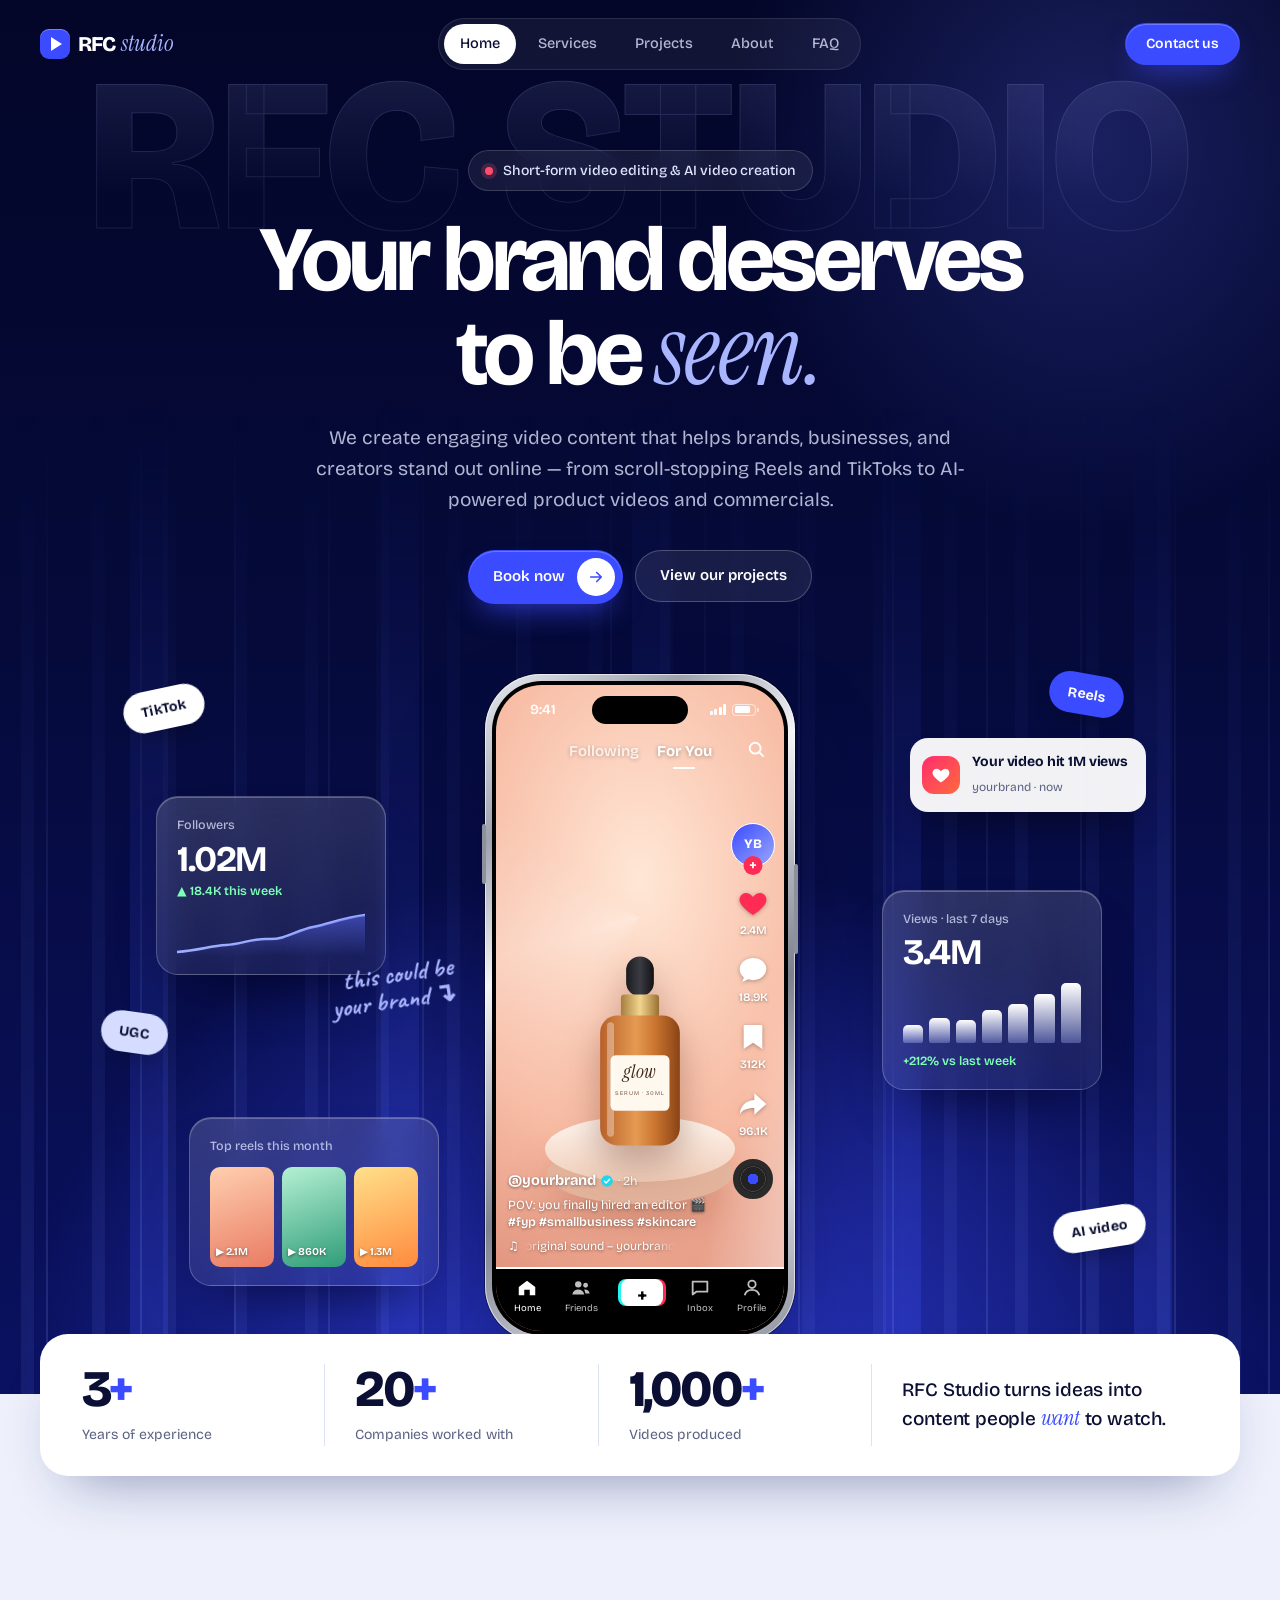
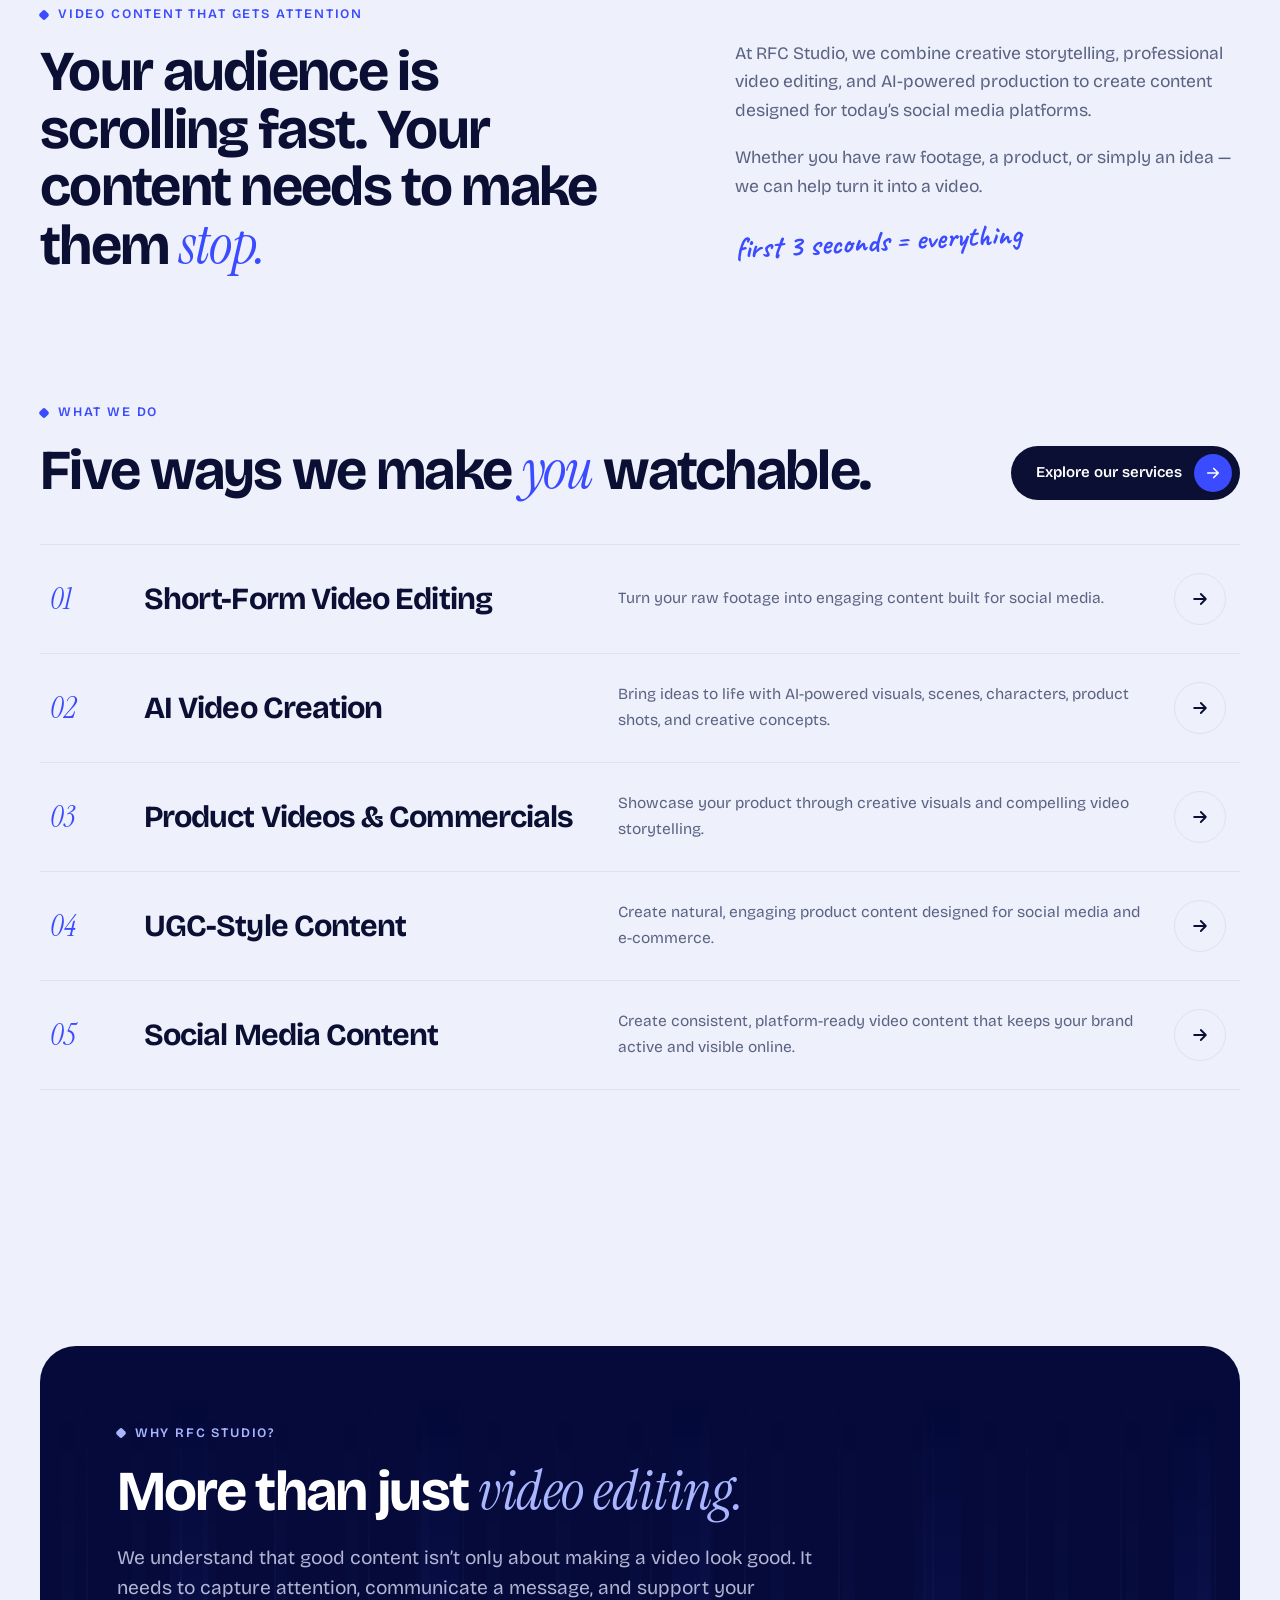
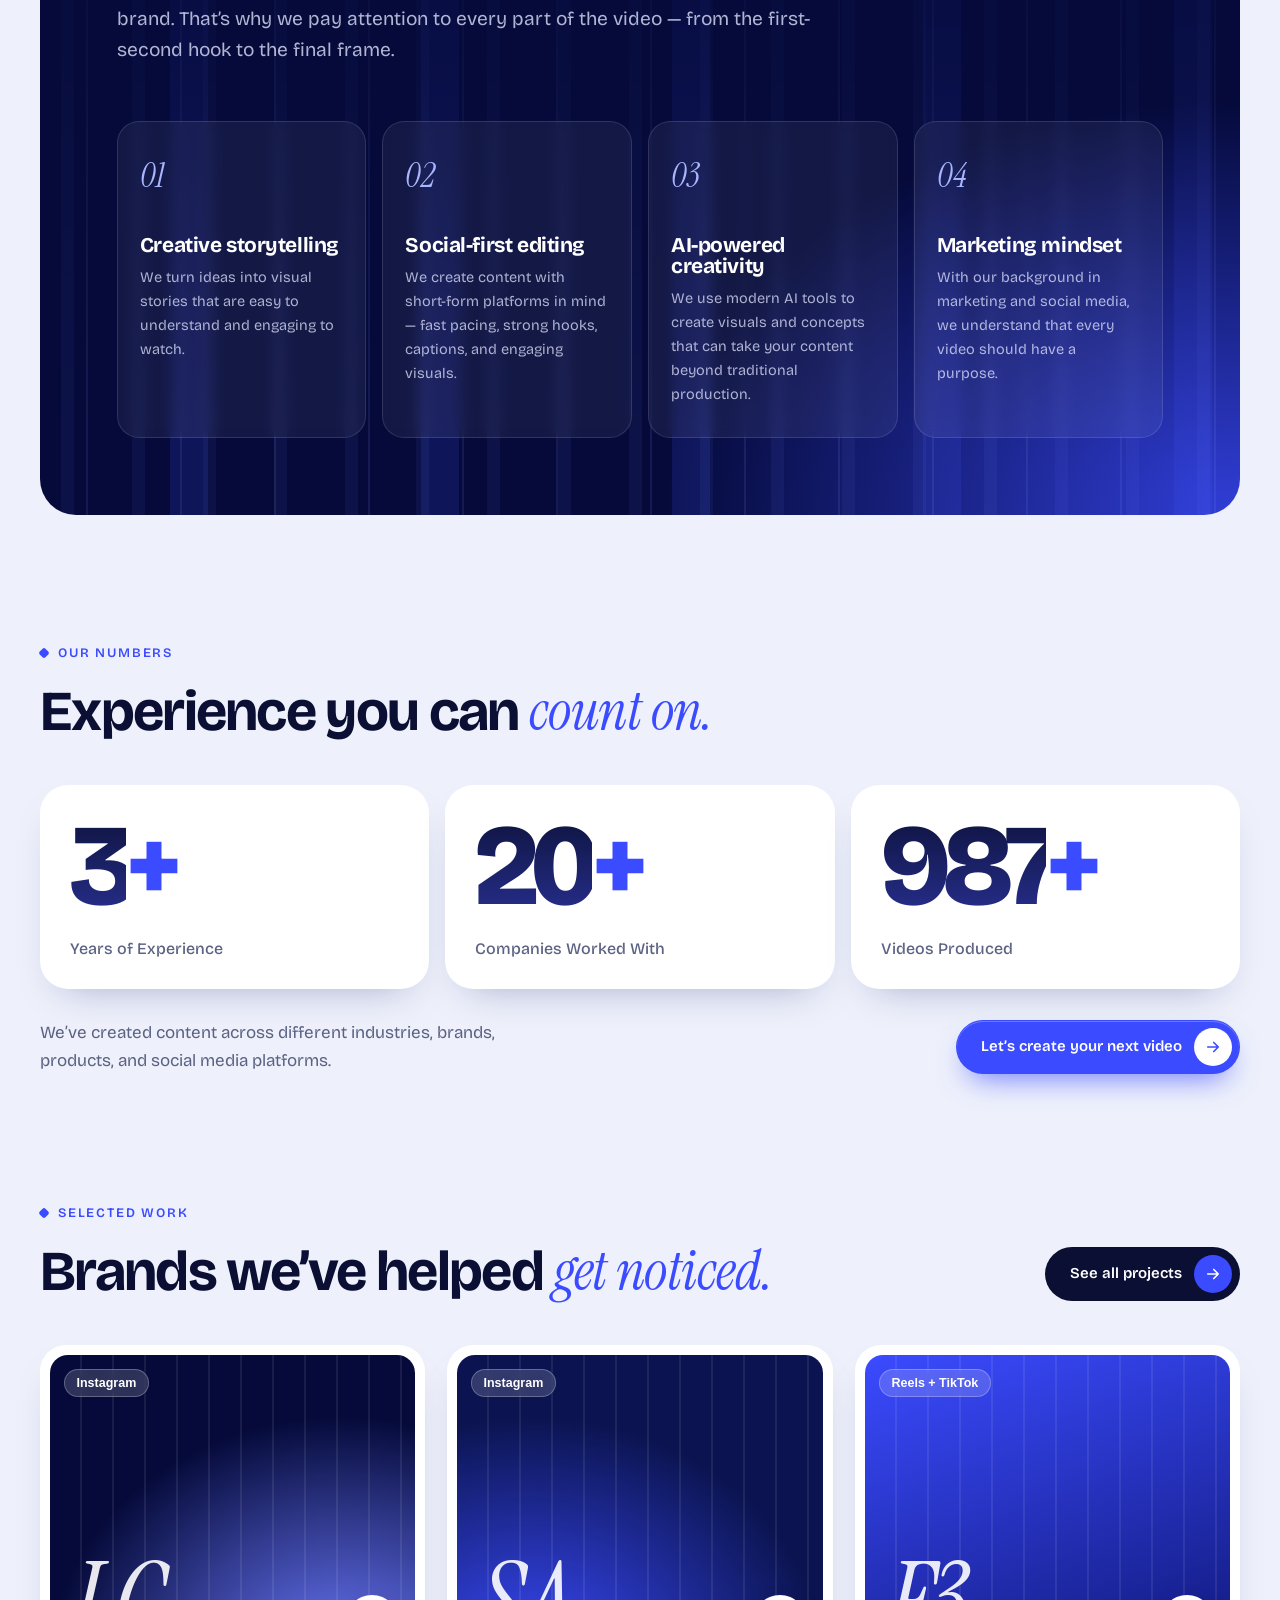
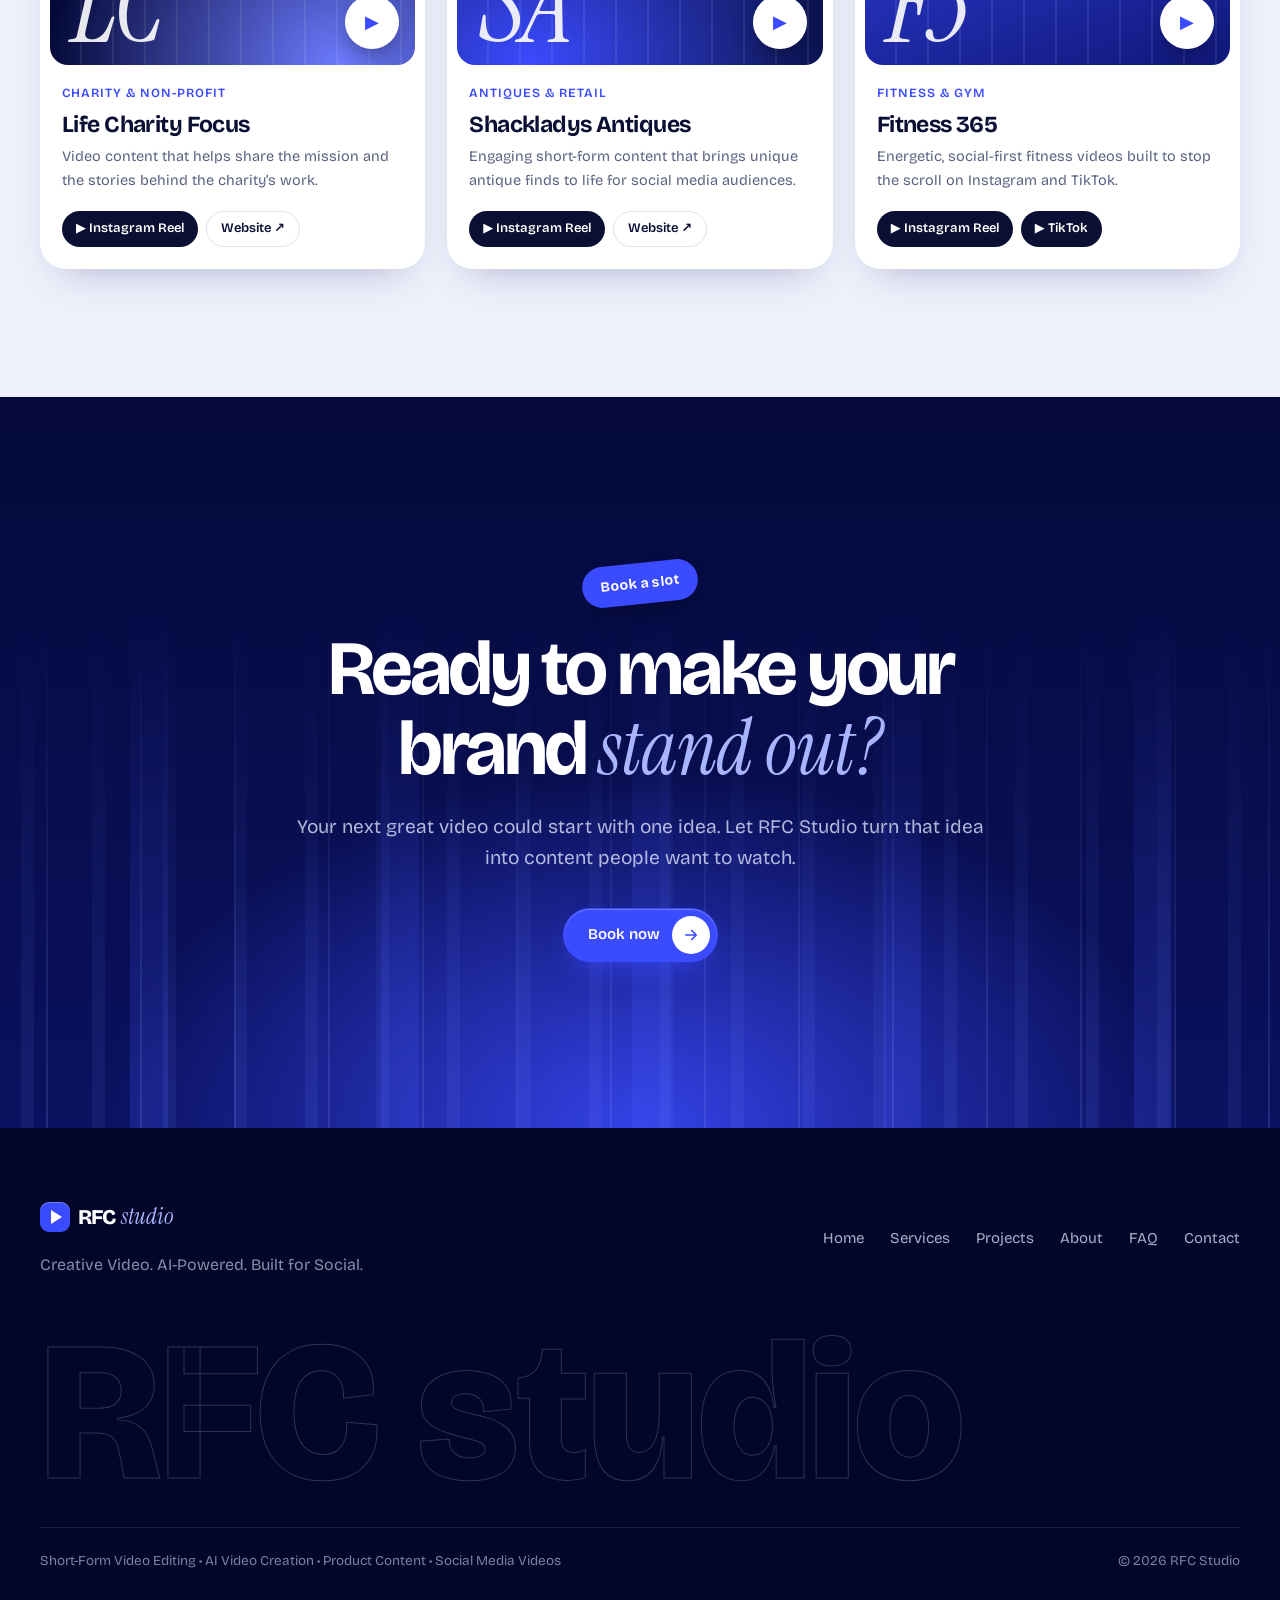
==== commit b5161d0e: "Redesign as multi-page site with navy/electric-blue theme and realistic viral phone mockup Separate " ====
--- a/index.html
+++ b/index.html
@@ -5,519 +5,306 @@
   <meta name="viewport" content="width=device-width, initial-scale=1" />
   <title>RFC Studio — Creative Video. AI-Powered. Built for Social.</title>
   <meta name="description" content="RFC Studio creates short-form video edits, AI-powered videos, product commercials, UGC-style content and social media videos for brands, businesses and creators." />
-  <meta name="theme-color" content="#9b4dff" />
+  <meta name="theme-color" content="#050a3a" />
   <link rel="preconnect" href="https://fonts.googleapis.com" />
   <link rel="preconnect" href="https://fonts.gstatic.com" crossorigin />
-  <link href="https://fonts.googleapis.com/css2?family=Poppins:wght@400;500;600;700&display=swap" rel="stylesheet" />
+  <link href="https://fonts.googleapis.com/css2?family=Bricolage+Grotesque:opsz,wght@12..96,400;12..96,500;12..96,600;12..96,700;12..96,800&family=Instrument+Serif:ital@0;1&family=Caveat:wght@600;700&display=swap" rel="stylesheet" />
   <link rel="stylesheet" href="styles.css" />
-  <link rel="icon" href="data:image/svg+xml,%3Csvg xmlns='http://www.w3.org/2000/svg' viewBox='0 0 64 64'%3E%3Crect width='64' height='64' rx='14' fill='%239b4dff'/%3E%3Cpath d='M24 18l24 14-24 14z' fill='%23ffffff'/%3E%3C/svg%3E" />
+  <link rel="icon" href="data:image/svg+xml,%3Csvg xmlns='http://www.w3.org/2000/svg' viewBox='0 0 64 64'%3E%3Crect width='64' height='64' rx='16' fill='%233b4bff'/%3E%3Cpath d='M25 19l21 13-21 13z' fill='%23fff'/%3E%3C/svg%3E" />
 </head>
 <body>
-  <!-- ================= NAV ================= -->
-  <header class="nav" id="top">
-    <a href="#top" class="logo" aria-label="RFC Studio home">
-      <span class="logo-mark" aria-hidden="true"></span>RFC<span class="logo-thin">Studio</span>
+  <header class="nav">
+    <a href="index.html" class="logo" aria-label="RFC Studio home">
+      <span class="logo-mark" aria-hidden="true"></span><span class="logo-word">RFC</span><span class="logo-serif">studio</span>
     </a>
     <nav class="nav-links" aria-label="Main">
-      <a href="#services">Services</a>
-      <a href="#process">Process</a>
-      <a href="#projects">Projects</a>
-      <a href="#about">About</a>
-      <a href="#faq">FAQ</a>
+      <a href="index.html" class="active" aria-current="page">Home</a>
+      <a href="services.html">Services</a>
+      <a href="projects.html">Projects</a>
+      <a href="about.html">About</a>
+      <a href="faq.html">FAQ</a>
+      <a href="contact.html" class="nav-mobile-cta">Contact</a>
     </nav>
-    <a href="#contact" class="btn btn-small btn-accent nav-cta">Book now</a>
+    <a href="contact.html" class="btn btn-blue btn-sm nav-cta">Contact us</a>
     <button class="menu-toggle" aria-label="Open menu" aria-expanded="false"><span></span><span></span></button>
   </header>
 
   <main>
-    <!-- ================= HERO ================= -->
-    <section class="hero">
-      <div class="hero-glow" aria-hidden="true"></div>
-      <div class="container hero-grid">
-        <div class="hero-copy">
-          <p class="eyebrow reveal"><span class="rec-dot"></span>Short-Form Video Editing &amp; AI Video Creation</p>
-          <h1 class="display reveal">Your brand<br />deserves to be <em>seen.</em></h1>
-          <p class="lead reveal">We create engaging video content that helps brands, businesses, and creators stand out online. From scroll-stopping Reels and TikToks to AI-powered product videos and commercials, RFC Studio turns ideas into content people want to watch.</p>
-          <div class="btn-row reveal">
-            <a href="#contact" class="btn btn-accent">Book now <span aria-hidden="true">→</span></a>
-            <a href="#projects" class="btn btn-ghost">View our projects</a>
-          </div>
-        </div>
-
-        <div class="hero-phones reveal" aria-hidden="true">
-          <div class="phone phone-back">
-            <div class="screen grad-2"><span class="screen-tag">AI Visual</span></div>
-          </div>
-          <div class="phone phone-front">
-            <div class="screen grad-1">
-              <div class="screen-ui">
-                <span class="screen-tag">● REC</span>
-                <div class="caption"><span>Stop</span> <span>scrolling.</span></div>
-                <div class="progress"><i></i></div>
-              </div>
+  <section class="top home-top">
+    <div class="stripes" aria-hidden="true"></div>
+    <div class="ghost" aria-hidden="true">RFC STUDIO</div>
+    <div class="container hero">
+      <p class="pill reveal"><span class="rec"></span>Short-form video editing &amp; AI video creation</p>
+      <h1 class="display reveal">Your brand deserves<br />to be <em>seen.</em></h1>
+      <p class="lead lead-light reveal">We create engaging video content that helps brands, businesses, and creators stand out online — from scroll-stopping Reels and TikToks to AI-powered product videos and commercials.</p>
+      <div class="btn-row reveal">
+        <a href="contact.html" class="btn btn-blue">Book now<span class="btn-ico"><svg viewBox="0 0 24 24" aria-hidden="true"><path d="M5 12h14M13 6l6 6-6 6" fill="none" stroke="currentColor" stroke-width="2.2" stroke-linecap="round" stroke-linejoin="round"/></svg></span></a>
+        <a href="projects.html" class="btn btn-glass">View our projects</a>
+      </div>
+    </div>
+
+    <div class="stage reveal">
+      <span class="sticker st-1" aria-hidden="true">TikTok</span>
+      <span class="sticker st-2" aria-hidden="true">Reels</span>
+      <span class="sticker st-3" aria-hidden="true">UGC</span>
+      <span class="sticker st-4" aria-hidden="true">AI video</span>
+
+      <div class="glass g-followers" aria-hidden="true">
+        <p class="g-label">Followers</p>
+        <p class="g-big"><span data-count="1020000" data-format="short">0</span></p>
+        <p class="g-up">▲ 18.4K this week</p>
+        <svg class="spark" viewBox="0 0 160 44" preserveAspectRatio="none"><path d="M0 40 C20 38 28 34 42 33 S64 26 78 27 102 18 116 15 140 6 160 3" fill="none" stroke="#9fb0ff" stroke-width="2.5" stroke-linecap="round"/><path d="M0 40 C20 38 28 34 42 33 S64 26 78 27 102 18 116 15 140 6 160 3 V44 H0z" fill="url(#sg)" opacity=".5"/><defs><linearGradient id="sg" x1="0" y1="0" x2="0" y2="1"><stop offset="0" stop-color="#5f6dff"/><stop offset="1" stop-color="#5f6dff" stop-opacity="0"/></linearGradient></defs></svg>
+      </div>
+
+      <div class="toast" aria-hidden="true">
+        <span class="toast-ico"><svg viewBox="0 0 24 24" aria-hidden="true"><path d="M12 21s-7.5-4.6-9.6-9.2C.9 8.4 3 4.5 6.7 4.5c2 0 3.6 1.1 5.3 3 1.7-1.9 3.3-3 5.3-3 3.7 0 5.8 3.9 4.3 7.3C19.5 16.4 12 21 12 21z" fill="currentColor"/></svg></span>
+        <div><b>Your video hit 1M views</b><span>yourbrand · now</span></div>
+      </div>
+
+      
+      <div class="iphone" aria-label="Example of a viral short-form video" role="img">
+        <div class="iphone-frame">
+          <div class="screen">
+            <div class="scene">
+              <div class="scene-light"></div>
+              <span class="bubble b1"></span><span class="bubble b2"></span><span class="bubble b3"></span><span class="bubble b4"></span>
+              <div class="podium"></div>
+              <svg class="bottle" viewBox="0 0 120 230" aria-hidden="true">
+  <defs>
+    <linearGradient id="glass" x1="0" x2="1"><stop offset="0" stop-color="#b8612b"/><stop offset=".45" stop-color="#e59a52"/><stop offset=".7" stop-color="#c8732f"/><stop offset="1" stop-color="#8a4316"/></linearGradient>
+    <linearGradient id="bulb" x1="0" x2="1"><stop offset="0" stop-color="#1b1b1f"/><stop offset=".5" stop-color="#3b3b44"/><stop offset="1" stop-color="#121215"/></linearGradient>
+    <linearGradient id="gold" x1="0" x2="1"><stop offset="0" stop-color="#a77d3c"/><stop offset=".5" stop-color="#f1d58f"/><stop offset="1" stop-color="#9a6f2f"/></linearGradient>
+  </defs>
+  <rect x="44" y="4" width="32" height="46" rx="16" fill="url(#bulb)"/>
+  <rect x="38" y="48" width="44" height="26" rx="4" fill="url(#gold)"/>
+  <rect x="14" y="72" width="92" height="150" rx="20" fill="url(#glass)"/>
+  <rect x="26" y="118" width="68" height="64" rx="6" fill="#fff8ef"/>
+  <text x="60" y="144" text-anchor="middle" font-family="Instrument Serif, serif" font-style="italic" font-size="22" fill="#3a2414">glow</text>
+  <text x="60" y="164" text-anchor="middle" font-family="Bricolage Grotesque, sans-serif" font-size="6.5" letter-spacing="1.2" fill="#7a5a43">SERUM · 30ML</text>
+  <rect x="22" y="80" width="8" height="132" rx="4" fill="#fff" opacity=".35"/>
+</svg>
+              <div class="shine"></div>
             </div>
-          </div>
-        </div>
-      </div>
-
-      <div class="container stats-strip reveal">
-        <div class="stat"><span class="stat-num" data-count="3">0</span><span class="stat-plus">+</span><span class="stat-label">Years of experience</span></div>
-        <div class="stat"><span class="stat-num" data-count="20">0</span><span class="stat-plus">+</span><span class="stat-label">Companies worked with</span></div>
-        <div class="stat"><span class="stat-num" data-count="1000">0</span><span class="stat-plus">+</span><span class="stat-label">Videos produced</span></div>
-      </div>
-    </section>
-
-    <!-- ================= MARQUEE ================= -->
-    <div class="marquee" aria-hidden="true">
-      <div class="marquee-track">
-        <span>TikTok</span><i>✦</i><span>Instagram Reels</span><i>✦</i><span>Facebook Reels</span><i>✦</i><span>YouTube Shorts</span><i>✦</i><span>AI Commercials</span><i>✦</i><span>UGC Content</span><i>✦</i>
-        <span>TikTok</span><i>✦</i><span>Instagram Reels</span><i>✦</i><span>Facebook Reels</span><i>✦</i><span>YouTube Shorts</span><i>✦</i><span>AI Commercials</span><i>✦</i><span>UGC Content</span><i>✦</i>
-      </div>
-    </div>
-
-    <!-- ================= INTRO ================= -->
-    <section class="section intro">
-      <div class="container narrow">
-        <p class="eyebrow reveal">Video content that gets attention</p>
-        <h2 class="big-statement reveal">Your audience is scrolling fast. <span class="muted">Your content needs to make them</span> <em>stop.</em></h2>
-        <p class="lead reveal">At RFC Studio, we combine creative storytelling, professional video editing, and AI-powered production to create content designed for today’s social media platforms. Whether you have raw footage, a product, or simply an idea — we can help turn it into a video.</p>
-      </div>
-    </section>
-
-    <!-- ================= SERVICES ================= -->
-    <section class="section" id="services">
-      <div class="container">
-        <div class="section-head">
-          <div>
-            <p class="eyebrow reveal">What we do</p>
-            <h2 class="h2 reveal">Your idea.<br />Our creativity.</h2>
-          </div>
-          <p class="section-sub reveal">Whether you need one video or ongoing content, RFC Studio can help bring your ideas to life.</p>
-        </div>
-
-        <div class="services">
-          <article class="service reveal">
-            <button class="service-head" aria-expanded="true">
-              <span class="service-num">01</span>
-              <span class="service-title">Short-Form Video Editing</span>
-              <span class="service-icon" aria-hidden="true"></span>
-            </button>
-            <div class="service-body">
-              <div class="service-inner">
-                <div>
-                  <p>Have raw footage that needs to become engaging content? We’ll transform it into a polished short-form video ready for social media.</p>
-                  <p class="perfect"><strong>Perfect for</strong> TikTok • Instagram Reels • Facebook Reels • YouTube Shorts</p>
-                </div>
-                <div>
-                  <p class="list-label">We can handle</p>
-                  <ul class="chips">
-                    <li>Strong hooks</li><li>Captions</li><li>Text animation</li><li>Transitions</li><li>Sound effects</li><li>Music</li><li>Color adjustments</li><li>Dynamic pacing</li><li>Visual effects</li><li>Platform-ready formatting</li>
-                  </ul>
-                </div>
-              </div>
+            <div class="caps">
+              <span class="cap c1">POV:</span>
+              <span class="cap c2">your product finally</span>
+              <span class="cap c3">goes viral 📈</span>
             </div>
-          </article>
-
-          <article class="service reveal">
-            <button class="service-head" aria-expanded="false">
-              <span class="service-num">02</span>
-              <span class="service-title">AI Video Creation</span>
-              <span class="service-icon" aria-hidden="true"></span>
-            </button>
-            <div class="service-body">
-              <div class="service-inner">
-                <div>
-                  <p>Have an idea that is difficult or expensive to film? AI can help bring it to life.</p>
-                  <p>We create AI-powered visuals, scenes, environments, characters, product shots, and creative concepts based on your project.</p>
-                </div>
-                <div>
-                  <p class="list-label">Perfect for</p>
-                  <ul class="chips">
-                    <li>Creative campaigns</li><li>Product concepts</li><li>Social media content</li><li>Commercials</li><li>Storytelling</li><li>Visual experiments</li>
-                  </ul>
-                </div>
-              </div>
+            <div class="status"><span>9:41</span><span class="island"></span>
+              <span class="status-ico"><i class="sig"><b></b><b></b><b></b><b></b></i><i class="bat"></i></span></div>
+            <div class="tt-top"><span>Following</span><b>For You</b><svg viewBox="0 0 24 24" aria-hidden="true"><circle cx="11" cy="11" r="6.5" fill="none" stroke="currentColor" stroke-width="2.2"/><path d="M16 16l4.5 4.5" stroke="currentColor" stroke-width="2.2" stroke-linecap="round"/></svg></div>
+            
+          <div class="tt-rail">
+            <div class="tt-avatar"><span>YB</span><i>+</i></div>
+            <div class="tt-act tt-like"><svg viewBox="0 0 24 24" aria-hidden="true"><path d="M12 21s-7.5-4.6-9.6-9.2C.9 8.4 3 4.5 6.7 4.5c2 0 3.6 1.1 5.3 3 1.7-1.9 3.3-3 5.3-3 3.7 0 5.8 3.9 4.3 7.3C19.5 16.4 12 21 12 21z" fill="currentColor"/></svg><span>2.4M</span>
+              <div class="hearts" aria-hidden="true"><b style="--d:0s;--x:-30px"><svg viewBox="0 0 24 24" aria-hidden="true"><path d="M12 21s-7.5-4.6-9.6-9.2C.9 8.4 3 4.5 6.7 4.5c2 0 3.6 1.1 5.3 3 1.7-1.9 3.3-3 5.3-3 3.7 0 5.8 3.9 4.3 7.3C19.5 16.4 12 21 12 21z" fill="currentColor"/></svg></b><b style="--d:0.7s;--x:-70px"><svg viewBox="0 0 24 24" aria-hidden="true"><path d="M12 21s-7.5-4.6-9.6-9.2C.9 8.4 3 4.5 6.7 4.5c2 0 3.6 1.1 5.3 3 1.7-1.9 3.3-3 5.3-3 3.7 0 5.8 3.9 4.3 7.3C19.5 16.4 12 21 12 21z" fill="currentColor"/></svg></b><b style="--d:1.4s;--x:-20px"><svg viewBox="0 0 24 24" aria-hidden="true"><path d="M12 21s-7.5-4.6-9.6-9.2C.9 8.4 3 4.5 6.7 4.5c2 0 3.6 1.1 5.3 3 1.7-1.9 3.3-3 5.3-3 3.7 0 5.8 3.9 4.3 7.3C19.5 16.4 12 21 12 21z" fill="currentColor"/></svg></b><b style="--d:2.1s;--x:-90px"><svg viewBox="0 0 24 24" aria-hidden="true"><path d="M12 21s-7.5-4.6-9.6-9.2C.9 8.4 3 4.5 6.7 4.5c2 0 3.6 1.1 5.3 3 1.7-1.9 3.3-3 5.3-3 3.7 0 5.8 3.9 4.3 7.3C19.5 16.4 12 21 12 21z" fill="currentColor"/></svg></b><b style="--d:2.8s;--x:-45px"><svg viewBox="0 0 24 24" aria-hidden="true"><path d="M12 21s-7.5-4.6-9.6-9.2C.9 8.4 3 4.5 6.7 4.5c2 0 3.6 1.1 5.3 3 1.7-1.9 3.3-3 5.3-3 3.7 0 5.8 3.9 4.3 7.3C19.5 16.4 12 21 12 21z" fill="currentColor"/></svg></b><b style="--d:3.5s;--x:-60px"><svg viewBox="0 0 24 24" aria-hidden="true"><path d="M12 21s-7.5-4.6-9.6-9.2C.9 8.4 3 4.5 6.7 4.5c2 0 3.6 1.1 5.3 3 1.7-1.9 3.3-3 5.3-3 3.7 0 5.8 3.9 4.3 7.3C19.5 16.4 12 21 12 21z" fill="currentColor"/></svg></b></div>
             </div>
-          </article>
-
-          <article class="service reveal">
-            <button class="service-head" aria-expanded="false">
-              <span class="service-num">03</span>
-              <span class="service-title">Product Videos &amp; Commercials</span>
-              <span class="service-icon" aria-hidden="true"></span>
-            </button>
-            <div class="service-body">
-              <div class="service-inner">
-                <div>
-                  <p>Your product deserves more than a basic product shot.</p>
-                  <p>We create visually engaging product videos designed to showcase what makes your product worth noticing.</p>
-                </div>
-                <div>
-                  <p>From social media promos to creative commercials, we’ll help turn your product into content.</p>
-                </div>
-              </div>
+            <div class="tt-act"><svg viewBox="0 0 24 24" aria-hidden="true"><path d="M12 3C6.5 3 2 6.8 2 11.5c0 2.4 1.2 4.6 3.1 6.1L4 21l4.2-2c1.2.4 2.5.6 3.8.6 5.5 0 10-3.8 10-8.5S17.5 3 12 3z" fill="currentColor"/></svg><span>18.9K</span></div>
+            <div class="tt-act"><svg viewBox="0 0 24 24" aria-hidden="true"><path d="M6 3h12a1 1 0 0 1 1 1v17l-7-4.6L5 21V4a1 1 0 0 1 1-1z" fill="currentColor"/></svg><span>312K</span></div>
+            <div class="tt-act"><svg viewBox="0 0 24 24" aria-hidden="true"><path d="M13 4l9 8-9 8v-5c-6 0-9.5 1.7-11 5 .5-6 4-10.5 11-11V4z" fill="currentColor"/></svg><span>96.1K</span></div>
+            <div class="tt-disc"><i></i></div>
+          </div>
+            <div class="tt-meta">
+              <p class="tt-user">@yourbrand <svg class="verified" viewBox="0 0 24 24" aria-hidden="true"><circle cx="12" cy="12" r="10" fill="#20d5ec"/><path d="M7.5 12.3l3 3 6-6.3" fill="none" stroke="#fff" stroke-width="2.4" stroke-linecap="round" stroke-linejoin="round"/></svg> <span>· 2h</span></p>
+              <p class="tt-cap">POV: you finally hired an editor 🎬 <b>#fyp #smallbusiness #skincare</b></p>
+              <div class="tt-music"><span>♫</span><div class="tt-music-track"><span>original sound – yourbrand · original sound – yourbrand · </span></div></div>
             </div>
-          </article>
-
-          <article class="service reveal">
-            <button class="service-head" aria-expanded="false">
-              <span class="service-num">04</span>
-              <span class="service-title">UGC-Style Content</span>
-              <span class="service-icon" aria-hidden="true"></span>
-            </button>
-            <div class="service-body">
-              <div class="service-inner">
-                <div>
-                  <p>Create content that feels natural, relatable, and made for social media.</p>
-                </div>
-                <div>
-                  <p class="list-label">UGC-style videos can be used for</p>
-                  <ul class="chips">
-                    <li>Product promotions</li><li>E-commerce</li><li>Social media</li><li>Paid ads</li><li>Product launches</li><li>Brand awareness</li>
-                  </ul>
-                </div>
-              </div>
-            </div>
-          </article>
-
-          <article class="service reveal">
-            <button class="service-head" aria-expanded="false">
-              <span class="service-num">05</span>
-              <span class="service-title">Social Media Content</span>
-              <span class="service-icon" aria-hidden="true"></span>
-            </button>
-            <div class="service-body">
-              <div class="service-inner">
-                <div>
-                  <p>Need consistent video content for your brand? We can help create a content system around your products, services, and campaigns.</p>
-                </div>
-                <div>
-                  <p>From individual reels to ongoing content production, we’ll help keep your brand visible.</p>
-                </div>
-              </div>
-            </div>
-          </article>
-        </div>
-      </div>
-    </section>
-
-    <!-- ================= WHY ================= -->
-    <section class="section section-alt" id="why">
-      <div class="container">
-        <div class="section-head">
-          <div>
-            <p class="eyebrow reveal">Why RFC Studio?</p>
-            <h2 class="h2 reveal">More than just<br />video editing.</h2>
-          </div>
-          <p class="section-sub reveal">Good content isn’t only about making a video look good. It needs to capture attention, communicate a message, and support your brand — so we pay attention to every part of the video, from the first-second hook to the final frame.</p>
-        </div>
-
+            <div class="tt-progress"><i></i></div>
+            <nav class="tt-nav" aria-hidden="true">
+              <span><svg viewBox="0 0 24 24"><path d="M3 11l9-7 9 7v9h-6v-6H9v6H3z" fill="currentColor"/></svg>Home</span>
+              <span><svg viewBox="0 0 24 24"><circle cx="9" cy="8" r="3.5" fill="currentColor"/><circle cx="17" cy="9" r="2.6" fill="currentColor"/><path d="M2.5 19c.6-3.6 3.3-5.5 6.5-5.5s5.9 1.9 6.5 5.5zM15.5 13.6c2.9-.4 5.3 1.1 6 4.4h-4.6" fill="currentColor"/></svg>Friends</span>
+              <span class="tt-plus"><i>+</i></span>
+              <span><svg viewBox="0 0 24 24"><path d="M4 5h16v11H8l-4 3z" fill="none" stroke="currentColor" stroke-width="2" stroke-linejoin="round"/></svg>Inbox</span>
+              <span><svg viewBox="0 0 24 24"><circle cx="12" cy="8" r="4" fill="none" stroke="currentColor" stroke-width="2"/><path d="M4 20c1-4 4-6 8-6s7 2 8 6" fill="none" stroke="currentColor" stroke-width="2"/></svg>Profile</span>
+            </nav>
+          </div>
+        </div>
+      </div>
+
+      <div class="glass g-views" aria-hidden="true">
+        <p class="g-label">Views · last 7 days</p>
+        <p class="g-big">3.4M</p>
+        <div class="bars"><i style="--h:30%"></i><i style="--h:42%"></i><i style="--h:38%"></i><i style="--h:55%"></i><i style="--h:64%"></i><i style="--h:82%"></i><i style="--h:100%"></i></div>
+        <p class="g-up">+212% vs last week</p>
+      </div>
+
+      <div class="glass g-reels" aria-hidden="true">
+        <p class="g-label">Top reels this month</p>
+        <div class="mini-reels"><span class="mr mr1"><b>▶ 2.1M</b></span><span class="mr mr2"><b>▶ 860K</b></span><span class="mr mr3"><b>▶ 1.3M</b></span></div>
+      </div>
+
+      <p class="note n-phone" aria-hidden="true">this could be<br />your brand ↴</p>
+    </div>
+  </section>
+
+  <section class="stats-wrap">
+    <div class="container">
+      <div class="stats reveal">
+        <div class="stat"><p><span data-count="3">0</span>+</p><span>Years of experience</span></div>
+        <div class="stat"><p><span data-count="20">0</span>+</p><span>Companies worked with</span></div>
+        <div class="stat"><p><span data-count="1000">0</span>+</p><span>Videos produced</span></div>
+        <p class="stat-note">RFC Studio turns ideas into content people <em>want</em> to watch.</p>
+      </div>
+    </div>
+  </section>
+
+  <section class="section">
+    <div class="container split">
+      <div>
+        <p class="kicker reveal">Video content that gets attention</p>
+        <h2 class="h2 reveal">Your audience is scrolling fast. Your content needs to make them <em>stop.</em></h2>
+      </div>
+      <div class="split-copy">
+        <p class="reveal">At RFC Studio, we combine creative storytelling, professional video editing, and AI-powered production to create content designed for today’s social media platforms.</p>
+        <p class="reveal">Whether you have raw footage, a product, or simply an idea — we can help turn it into a video.</p>
+        <p class="note n-inline reveal">first 3 seconds = everything</p>
+      </div>
+    </div>
+  </section>
+
+  <section class="section section-tight">
+    <div class="container">
+      <div class="head-row">
+        <div>
+          <p class="kicker reveal">What we do</p>
+          <h2 class="h2 reveal">Five ways we make <em>you</em> watchable.</h2>
+        </div>
+        <div class="reveal"><a href="services.html" class="btn btn-dark">Explore our services<span class="btn-ico"><svg viewBox="0 0 24 24" aria-hidden="true"><path d="M5 12h14M13 6l6 6-6 6" fill="none" stroke="currentColor" stroke-width="2.2" stroke-linecap="round" stroke-linejoin="round"/></svg></span></a></div>
+      </div>
+      <div class="svc-list">
+        <a href="services.html#service-1" class="svc-row reveal">
+          <span class="svc-n">01</span>
+          <h3>Short-Form Video Editing</h3>
+          <p>Turn your raw footage into engaging content built for social media.</p>
+          <span class="svc-go" aria-hidden="true"><svg viewBox="0 0 24 24" aria-hidden="true"><path d="M5 12h14M13 6l6 6-6 6" fill="none" stroke="currentColor" stroke-width="2.2" stroke-linecap="round" stroke-linejoin="round"/></svg></span>
+        </a>
+        <a href="services.html#service-2" class="svc-row reveal">
+          <span class="svc-n">02</span>
+          <h3>AI Video Creation</h3>
+          <p>Bring ideas to life with AI-powered visuals, scenes, characters, product shots, and creative concepts.</p>
+          <span class="svc-go" aria-hidden="true"><svg viewBox="0 0 24 24" aria-hidden="true"><path d="M5 12h14M13 6l6 6-6 6" fill="none" stroke="currentColor" stroke-width="2.2" stroke-linecap="round" stroke-linejoin="round"/></svg></span>
+        </a>
+        <a href="services.html#service-3" class="svc-row reveal">
+          <span class="svc-n">03</span>
+          <h3>Product Videos &amp; Commercials</h3>
+          <p>Showcase your product through creative visuals and compelling video storytelling.</p>
+          <span class="svc-go" aria-hidden="true"><svg viewBox="0 0 24 24" aria-hidden="true"><path d="M5 12h14M13 6l6 6-6 6" fill="none" stroke="currentColor" stroke-width="2.2" stroke-linecap="round" stroke-linejoin="round"/></svg></span>
+        </a>
+        <a href="services.html#service-4" class="svc-row reveal">
+          <span class="svc-n">04</span>
+          <h3>UGC-Style Content</h3>
+          <p>Create natural, engaging product content designed for social media and e-commerce.</p>
+          <span class="svc-go" aria-hidden="true"><svg viewBox="0 0 24 24" aria-hidden="true"><path d="M5 12h14M13 6l6 6-6 6" fill="none" stroke="currentColor" stroke-width="2.2" stroke-linecap="round" stroke-linejoin="round"/></svg></span>
+        </a>
+        <a href="services.html#service-5" class="svc-row reveal">
+          <span class="svc-n">05</span>
+          <h3>Social Media Content</h3>
+          <p>Create consistent, platform-ready video content that keeps your brand active and visible online.</p>
+          <span class="svc-go" aria-hidden="true"><svg viewBox="0 0 24 24" aria-hidden="true"><path d="M5 12h14M13 6l6 6-6 6" fill="none" stroke="currentColor" stroke-width="2.2" stroke-linecap="round" stroke-linejoin="round"/></svg></span>
+        </a>
+      </div>
+    </div>
+  </section>
+
+  <section class="section">
+    <div class="container">
+      <div class="panel">
+        <div class="stripes stripes-soft" aria-hidden="true"></div>
+        <div class="panel-head">
+          <p class="kicker kicker-light reveal">Why RFC Studio?</p>
+          <h2 class="h2 reveal">More than just <em>video editing.</em></h2>
+          <p class="lead lead-light reveal">We understand that good content isn’t only about making a video look good. It needs to capture attention, communicate a message, and support your brand. That’s why we pay attention to every part of the video — from the first-second hook to the final frame.</p>
+        </div>
         <div class="why-grid">
-          <div class="why-card reveal">
-            <span class="why-icon" aria-hidden="true">◐</span>
-            <h3>Creative Storytelling</h3>
-            <p>We turn ideas into visual stories that are easy to understand and engaging to watch.</p>
-          </div>
-          <div class="why-card reveal">
-            <span class="why-icon" aria-hidden="true">▶</span>
-            <h3>Social-First Editing</h3>
-            <p>Built for short-form platforms — fast pacing, strong hooks, captions, and engaging visuals.</p>
-          </div>
-          <div class="why-card reveal">
-            <span class="why-icon" aria-hidden="true">✦</span>
-            <h3>AI-Powered Creativity</h3>
-            <p>We use modern AI tools to create visuals and concepts that go beyond traditional production.</p>
-          </div>
-          <div class="why-card reveal">
-            <span class="why-icon" aria-hidden="true">↗</span>
-            <h3>Marketing Mindset</h3>
-            <p>With our background in marketing and social media, we know every video should have a purpose.</p>
-          </div>
-        </div>
-      </div>
-    </section>
-
-    <!-- ================= NUMBERS ================= -->
-    <section class="section numbers">
-      <div class="container">
-        <p class="eyebrow reveal">Our numbers</p>
-        <h2 class="h2 reveal">Experience you can count on.</h2>
-        <div class="numbers-grid">
-          <div class="number reveal"><span><b data-count="3">0</b>+</span><p>Years of Experience</p></div>
-          <div class="number reveal"><span><b data-count="20">0</b>+</span><p>Companies Worked With</p></div>
-          <div class="number reveal"><span><b data-count="1000">0</b>+</span><p>Videos Produced</p></div>
-        </div>
-        <div class="numbers-foot reveal">
-          <p>We’ve created content across different industries, brands, products, and social media platforms.</p>
-          <a href="#contact" class="btn btn-accent">Let’s create your next video <span aria-hidden="true">→</span></a>
-        </div>
-      </div>
-    </section>
-
-    <!-- ================= PROCESS ================= -->
-    <section class="section section-alt" id="process">
-      <div class="container">
-        <div class="section-head">
-          <div>
-            <p class="eyebrow reveal">Our process</p>
-            <h2 class="h2 reveal">From idea to<br />final video.</h2>
-          </div>
-        </div>
-        <ol class="process">
-          <li class="step reveal">
-            <span class="step-num">01</span>
-            <h3>Tell us your idea</h3>
-            <p>Send us your concept, product, footage, brief, or simply tell us what you want to achieve.</p>
-          </li>
-          <li class="step reveal">
-            <span class="step-num">02</span>
-            <h3>We plan</h3>
-            <p>We develop the creative direction, visual approach, structure, and editing style.</p>
-          </li>
-          <li class="step reveal">
-            <span class="step-num">03</span>
-            <h3>We create</h3>
-            <p>Editing, AI visuals, animation, captions, sound design, and every creative element the project needs.</p>
-          </li>
-          <li class="step reveal">
-            <span class="step-num">04</span>
-            <h3>You review</h3>
-            <p>You’ll receive the video for review and feedback.</p>
-          </li>
-          <li class="step reveal">
-            <span class="step-num">05</span>
-            <h3>Ready to post</h3>
-            <p>Once finalized, your video is ready for your social platform or campaign.</p>
-          </li>
-        </ol>
-        <div class="center reveal"><a href="#contact" class="btn btn-ghost">Have an idea? Let’s talk <span aria-hidden="true">→</span></a></div>
-      </div>
-    </section>
-
-    <!-- ================= PROJECTS ================= -->
-    <section class="section" id="projects">
-      <div class="container">
-        <div class="section-head">
-          <div>
-            <p class="eyebrow reveal">Projects</p>
-            <h2 class="h2 reveal">Work we’ve<br />created.</h2>
-          </div>
-          <p class="section-sub reveal">Over the past 3+ years, RFC Studio has worked with 20+ companies and produced 1,000+ videos across different types of content and industries.</p>
-        </div>
-
-        <div class="projects">
-          <article class="project reveal">
-            <button class="project-media grad-1" data-embed="https://www.instagram.com/reel/CWcwWAaBTtd/embed/" data-link="https://www.instagram.com/reel/CWcwWAaBTtd/" data-ratio="vertical" data-kind="Instagram" aria-label="Play Life Charity Focus video"><span class="project-mono" aria-hidden="true">LC</span><span class="play" aria-hidden="true"></span></button>
-            <div class="project-info">
-              <p class="project-cat">Charity &amp; Non-Profit</p>
-              <h3>Life Charity Focus</h3>
-              <p>Video content that helps share the mission and the stories behind the charity’s work.</p>
-              <div class="project-links"><button class="vid-btn" data-embed="https://www.instagram.com/reel/CWcwWAaBTtd/embed/" data-link="https://www.instagram.com/reel/CWcwWAaBTtd/" data-ratio="vertical" data-kind="Instagram"><span class="vid-ico" aria-hidden="true">▶</span>Instagram Reel</button><a class="site-link" href="https://www.lifecharityfocus.com/" target="_blank" rel="noopener">Website <span aria-hidden="true">↗</span></a></div>
-            </div>
-          </article>
-          <article class="project reveal">
-            <button class="project-media grad-3" data-embed="https://www.instagram.com/reel/DPE9EWIDnzH/embed/" data-link="https://www.instagram.com/reel/DPE9EWIDnzH/" data-ratio="vertical" data-kind="Instagram" aria-label="Play Shackladys Antiques video"><span class="project-mono" aria-hidden="true">SA</span><span class="play" aria-hidden="true"></span></button>
-            <div class="project-info">
-              <p class="project-cat">Antiques &amp; Retail</p>
-              <h3>Shackladys Antiques</h3>
-              <p>Engaging short-form content that brings unique antique finds to life for social media audiences.</p>
-              <div class="project-links"><button class="vid-btn" data-embed="https://www.instagram.com/reel/DPE9EWIDnzH/embed/" data-link="https://www.instagram.com/reel/DPE9EWIDnzH/" data-ratio="vertical" data-kind="Instagram"><span class="vid-ico" aria-hidden="true">▶</span>Instagram Reel</button><a class="site-link" href="https://shackladysantiques.co.uk/" target="_blank" rel="noopener">Website <span aria-hidden="true">↗</span></a></div>
-            </div>
-          </article>
-          <article class="project reveal">
-            <a class="project-media grad-2" href="https://www.patreon.com/cw/NaraaPrints" target="_blank" rel="noopener" aria-label="Visit NaraaPrints on Patreon"><span class="project-mono" aria-hidden="true">N</span><span class="play play-link" aria-hidden="true"></span></a>
-            <div class="project-info">
-              <p class="project-cat">Art &amp; Prints</p>
-              <h3>NaraaPrints</h3>
-              <p>Creative content for an independent creator, supporting their community and their art on Patreon.</p>
-              <div class="project-links"><a class="site-link" href="https://www.patreon.com/cw/NaraaPrints" target="_blank" rel="noopener">Patreon <span aria-hidden="true">↗</span></a></div>
-            </div>
-          </article>
-          <article class="project reveal">
-            <button class="project-media grad-4" data-embed="https://www.instagram.com/reel/DefjSrRNe5g/embed/" data-link="https://www.instagram.com/reel/DefjSrRNe5g/" data-ratio="vertical" data-kind="Instagram" aria-label="Play Fitness 365 video"><span class="project-mono" aria-hidden="true">F3</span><span class="play" aria-hidden="true"></span></button>
-            <div class="project-info">
-              <p class="project-cat">Fitness &amp; Gym</p>
-              <h3>Fitness 365</h3>
-              <p>Energetic, social-first fitness videos built to stop the scroll on Instagram and TikTok.</p>
-              <div class="project-links"><button class="vid-btn" data-embed="https://www.instagram.com/reel/DefjSrRNe5g/embed/" data-link="https://www.instagram.com/reel/DefjSrRNe5g/" data-ratio="vertical" data-kind="Instagram"><span class="vid-ico" aria-hidden="true">▶</span>Instagram Reel</button><button class="vid-btn" data-embed="https://www.tiktok.com/embed/v2/7667217498735004936" data-link="https://www.tiktok.com/@fitness365_tdot/video/7667217498735004936" data-ratio="vertical" data-kind="TikTok"><span class="vid-ico" aria-hidden="true">▶</span>TikTok</button></div>
-            </div>
-          </article>
-          <article class="project reveal">
-            <button class="project-media grad-1" data-embed="https://www.instagram.com/reel/DbiyfKQjjzt/embed/" data-link="https://www.instagram.com/reel/DbiyfKQjjzt/" data-ratio="vertical" data-kind="Instagram" aria-label="Play Fitness Studio Marketing Canada video"><img src="https://i.ytimg.com/vi/Ajl52xSQc2A/hqdefault.jpg" alt="" loading="lazy" onerror="this.remove()" /><span class="project-mono" aria-hidden="true"></span><span class="play" aria-hidden="true"></span></button>
-            <div class="project-info">
-              <p class="project-cat">Marketing Agency · Fitness</p>
-              <h3>Fitness Studio Marketing Canada</h3>
-              <p>Video content supporting the agency’s social media and digital marketing for fitness studios.</p>
-              <div class="project-links"><button class="vid-btn" data-embed="https://www.instagram.com/reel/DbiyfKQjjzt/embed/" data-link="https://www.instagram.com/reel/DbiyfKQjjzt/" data-ratio="vertical" data-kind="Instagram"><span class="vid-ico" aria-hidden="true">▶</span>Instagram Reel</button><button class="vid-btn" data-embed="https://www.youtube.com/embed/Ajl52xSQc2A?autoplay=1&rel=0" data-link="https://youtu.be/Ajl52xSQc2A" data-ratio="wide" data-kind="YouTube"><span class="vid-ico" aria-hidden="true">▶</span>YouTube</button><a class="site-link" href="https://fitnessstudiomarketing.ca/" target="_blank" rel="noopener">Website <span aria-hidden="true">↗</span></a></div>
-            </div>
-          </article>
-          <article class="project reveal">
-            <button class="project-media grad-3" data-embed="https://www.youtube.com/embed/kgmPe8W19no?autoplay=1&rel=0" data-link="https://youtu.be/kgmPe8W19no" data-ratio="wide" data-kind="YouTube" aria-label="Play Auto Repair Marketing Canada video"><img src="https://i.ytimg.com/vi/kgmPe8W19no/hqdefault.jpg" alt="" loading="lazy" onerror="this.remove()" /><span class="project-mono" aria-hidden="true"></span><span class="play" aria-hidden="true"></span></button>
-            <div class="project-info">
-              <p class="project-cat">Marketing Agency · Automotive</p>
-              <h3>Auto Repair Marketing Canada</h3>
-              <p>Video content designed to communicate automotive services and connect with potential customers.</p>
-              <div class="project-links"><button class="vid-btn" data-embed="https://www.youtube.com/embed/kgmPe8W19no?autoplay=1&rel=0" data-link="https://youtu.be/kgmPe8W19no" data-ratio="wide" data-kind="YouTube"><span class="vid-ico" aria-hidden="true">▶</span>YouTube</button></div>
-            </div>
-          </article>
-        </div>
-
-        <div class="also reveal">
-          <p class="list-label">Also worked with</p>
-          <ul class="chips chips-lg"><li>The Originote</li><li>Shakey’s</li><li>and 20+ brands across industries</li></ul>
-        </div>
-
-        <div class="more-projects reveal">
-          <p class="list-label">Our portfolio includes</p>
-          <ul class="chips chips-lg">
-            <li>Short-Form Reels</li><li>Product Videos</li><li>AI Commercials</li><li>UGC-Style Content</li><li>Social Media Ads</li><li>Promotional Videos</li><li>AI-Generated Visuals</li><li>Creative Storytelling</li>
-          </ul>
-          <div class="more-cta">
-            <h3>Your brand could be next.</h3>
-            <a href="#contact" class="btn btn-ghost">View more projects <span aria-hidden="true">→</span></a>
-          </div>
-        </div>
-      </div>
-    </section>
-
-    <!-- ================= ABOUT ================= -->
-    <section class="section section-alt" id="about">
-      <div class="container">
-        <div class="about-grid">
-          <div>
-            <p class="eyebrow reveal">About us</p>
-            <h2 class="h2 reveal">We create content with purpose.</h2>
-          </div>
-          <div class="about-copy">
-            <p class="lead reveal">RFC Studio is a creative video studio specializing in short-form video editing, AI video creation, product content, commercials, and social media videos.</p>
-            <p class="reveal">For more than 3 years, we’ve helped businesses and brands turn ideas into engaging video content. We’ve worked with 20+ companies and produced 1,000+ videos.</p>
-            <p class="reveal">But for us, it’s not just about the number of videos. It’s about creating content that helps brands <strong>communicate, connect, and get noticed.</strong></p>
-          </div>
-        </div>
-
-        <p class="eyebrow approach-label reveal">Our approach</p>
-        <div class="approach">
-          <div class="approach-item reveal"><h3>Hook</h3><p>We capture attention from the first few seconds.</p></div>
-          <div class="approach-item reveal"><h3>Story</h3><p>We make the message clear and easy to follow.</p></div>
-          <div class="approach-item reveal"><h3>Visuals</h3><p>Creative editing and AI-powered visuals when they make sense for the project.</p></div>
-          <div class="approach-item reveal"><h3>Sound</h3><p>Music, voiceovers, and sound effects help create the right feeling.</p></div>
-          <div class="approach-item reveal"><h3>Editing</h3><p>Pacing, transitions, captions, and details that keep viewers watching.</p></div>
-          <div class="approach-item reveal"><h3>Purpose</h3><p>Every video should have a reason behind it.</p></div>
-        </div>
-        <p class="tagline reveal">Create with purpose. <em>Edit with intention.</em></p>
-      </div>
-    </section>
-
-    <!-- ================= FAQ ================= -->
-    <section class="section" id="faq">
-      <div class="container faq-grid">
+          <div class="why-item reveal"><span class="why-n">01</span><h3>Creative storytelling</h3><p>We turn ideas into visual stories that are easy to understand and engaging to watch.</p></div>
+          <div class="why-item reveal"><span class="why-n">02</span><h3>Social-first editing</h3><p>We create content with short-form platforms in mind — fast pacing, strong hooks, captions, and engaging visuals.</p></div>
+          <div class="why-item reveal"><span class="why-n">03</span><h3>AI-powered creativity</h3><p>We use modern AI tools to create visuals and concepts that can take your content beyond traditional production.</p></div>
+          <div class="why-item reveal"><span class="why-n">04</span><h3>Marketing mindset</h3><p>With our background in marketing and social media, we understand that every video should have a purpose.</p></div>
+        </div>
+      </div>
+    </div>
+  </section>
+
+  <section class="section section-tight">
+    <div class="container">
+      <p class="kicker reveal">Our numbers</p>
+      <h2 class="h2 reveal">Experience you can <em>count on.</em></h2>
+      <div class="big-nums">
+        <div class="big-num reveal"><p><span data-count="3">0</span>+</p><span>Years of Experience</span></div>
+        <div class="big-num reveal"><p><span data-count="20">0</span>+</p><span>Companies Worked With</span></div>
+        <div class="big-num reveal"><p><span data-count="1000">0</span>+</p><span>Videos Produced</span></div>
+      </div>
+      <div class="nums-foot reveal">
+        <p>We’ve created content across different industries, brands, products, and social media platforms.</p>
+        <a href="contact.html" class="btn btn-blue">Let’s create your next video<span class="btn-ico"><svg viewBox="0 0 24 24" aria-hidden="true"><path d="M5 12h14M13 6l6 6-6 6" fill="none" stroke="currentColor" stroke-width="2.2" stroke-linecap="round" stroke-linejoin="round"/></svg></span></a>
+      </div>
+    </div>
+  </section>
+
+  <section class="section section-tight">
+    <div class="container">
+      <div class="head-row">
         <div>
-          <p class="eyebrow reveal">FAQ</p>
-          <h2 class="h2 reveal">Frequently asked questions.</h2>
-          <p class="section-sub reveal">Can’t find your answer? <a href="#contact" class="link">Send us a message.</a></p>
-        </div>
-        <div class="faq">
-          <details class="reveal"><summary>What type of videos does RFC Studio create?</summary><p>We create short-form videos for TikTok, Instagram Reels, Facebook Reels, and YouTube Shorts, including video editing, AI videos, product commercials, UGC-style content, promotional videos, and social media content.</p></details>
-          <details class="reveal"><summary>Do I need to provide the video footage?</summary><p>Not always. If you already have footage, we can edit it into engaging short-form content. If you don’t have footage, we can also create visuals using AI depending on your project requirements.</p></details>
-          <details class="reveal"><summary>Can you create AI videos from scratch?</summary><p>Yes. We can create AI-powered scenes, characters, environments, product visuals, and creative concepts based on your idea or brief.</p></details>
-          <details class="reveal"><summary>Can you edit videos that I already have?</summary><p>Absolutely. Send us your raw footage and we’ll handle the editing, captions, transitions, sound effects, music, pacing, and other creative elements needed for the final video.</p></details>
-          <details class="reveal"><summary>How long does a video take?</summary><p>Turnaround depends on the type, length, complexity, and number of videos required. We’ll discuss the timeline with you before starting the project.</p></details>
-          <details class="reveal"><summary>Do you offer monthly or bulk packages?</summary><p>Yes. If you need consistent content every week or month, we can create a package based on your content volume and requirements.</p></details>
-          <details class="reveal"><summary>Can you follow our brand style?</summary><p>Yes. You can provide your brand guidelines, colors, fonts, references, or previous content, and we’ll use them as a guide.</p></details>
-          <details class="reveal"><summary>Can you create videos for paid ads?</summary><p>Yes. We can create product videos, UGC-style content, AI commercials, and short-form videos designed for social media advertising.</p></details>
-          <details class="reveal"><summary>What do you need from us to get started?</summary><p>Usually, we’ll need your footage or product assets, project brief, brand information, references, and the main goal of the video.</p><p>Don’t have everything ready? That’s okay. We can discuss your idea first and figure out what you need.</p></details>
-          <details class="reveal"><summary>How do I start a project with RFC Studio?</summary><p>Simply contact us through the website. Tell us about your project, what type of video you need, and your requirements. We’ll get back to you with the next steps.</p></details>
-          <details class="reveal"><summary>Do you work with international clients?</summary><p>Yes. RFC Studio can work with brands and clients remotely, regardless of location.</p></details>
-        </div>
-      </div>
-    </section>
-
-    <!-- ================= CONTACT ================= -->
-    <section class="section section-alt" id="contact">
-      <div class="container contact-grid">
-        <div class="contact-copy">
-          <p class="eyebrow reveal">Contact</p>
-          <h2 class="h2 reveal">Let’s create your next video.</h2>
-          <p class="lead reveal">Have a product, business, campaign, or idea that needs video? Let’s talk about it.</p>
-          <p class="reveal">Whether you need one video or ongoing content, RFC Studio is ready to help turn your ideas into content.</p>
-          <div class="not-sure reveal">
-            <h3>Not sure what you need?</h3>
-            <p>No worries. Tell us what you’re trying to achieve, and we’ll help you figure out the right video approach for your brand.</p>
-          </div>
-        </div>
-
-        <form class="form reveal" id="inquiry-form" novalidate>
-          <h3 class="form-title">Start your project</h3>
-          <div class="field-row">
-            <label class="field"><span>Name</span><input type="text" name="name" placeholder="Enter your name" required autocomplete="name" /></label>
-            <label class="field"><span>Email</span><input type="email" name="email" placeholder="Enter your email" required autocomplete="email" /></label>
-          </div>
-          <label class="field"><span>Company / Brand</span><input type="text" name="company" placeholder="Enter your company or brand" autocomplete="organization" /></label>
-
-          <fieldset class="field">
-            <legend>What service do you need?</legend>
-            <div class="pills">
-              <label><input type="checkbox" name="service" value="Short-Form Video Editing" /><span>Short-Form Video Editing</span></label>
-              <label><input type="checkbox" name="service" value="AI Video Creation" /><span>AI Video Creation</span></label>
-              <label><input type="checkbox" name="service" value="Product Commercial" /><span>Product Commercial</span></label>
-              <label><input type="checkbox" name="service" value="UGC-Style Video" /><span>UGC-Style Video</span></label>
-              <label><input type="checkbox" name="service" value="Social Media Content" /><span>Social Media Content</span></label>
-              <label><input type="checkbox" name="service" value="Other" /><span>Other</span></label>
-            </div>
-          </fieldset>
-
-          <label class="field"><span>Tell us about your project</span><textarea name="message" rows="4" placeholder="Tell us about your idea, goals, product, or video requirements." required></textarea></label>
-
-          <div class="field-row">
-            <label class="field"><span>How many videos do you need?</span>
-              <select name="quantity">
-                <option value="">Select…</option>
-                <option>1 video</option>
-                <option>2–5 videos</option>
-                <option>6–10 videos</option>
-                <option>10+ videos</option>
-                <option>Monthly / ongoing</option>
-              </select>
-            </label>
-            <label class="field"><span>When do you need them?</span>
-              <select name="timeline">
-                <option value="">Select…</option>
-                <option>As soon as possible</option>
-                <option>Within 2 weeks</option>
-                <option>Within a month</option>
-                <option>Flexible</option>
-              </select>
-            </label>
-          </div>
-
-          <button type="submit" class="btn btn-accent btn-block">Send inquiry <span aria-hidden="true">→</span></button>
-          <p class="form-status" role="status" aria-live="polite"></p>
-        </form>
-      </div>
-    </section>
-
-    <!-- ================= FINAL CTA ================= -->
-    <section class="final-cta">
-      <div class="container">
-        <h2 class="display reveal">Ready to make your brand <em>stand out?</em></h2>
-        <p class="lead reveal">Your next great video could start with one idea. Let RFC Studio turn that idea into content people want to watch.</p>
-        <a href="#contact" class="btn btn-accent btn-lg reveal">Book now <span aria-hidden="true">→</span></a>
-      </div>
-    </section>
+          <p class="kicker reveal">Selected work</p>
+          <h2 class="h2 reveal">Brands we’ve helped <em>get noticed.</em></h2>
+        </div>
+        <div class="reveal"><a href="projects.html" class="btn btn-dark">See all projects<span class="btn-ico"><svg viewBox="0 0 24 24" aria-hidden="true"><path d="M5 12h14M13 6l6 6-6 6" fill="none" stroke="currentColor" stroke-width="2.2" stroke-linecap="round" stroke-linejoin="round"/></svg></span></a></div>
+      </div>
+      <div class="works">
+        <article class="work reveal">
+          <button class="work-cover cv1" data-embed="https://www.instagram.com/reel/CWcwWAaBTtd/embed/" data-link="https://www.instagram.com/reel/CWcwWAaBTtd/" data-ratio="vertical" data-kind="Instagram" aria-label="Play Life Charity Focus video"><span class="work-mono" aria-hidden="true">LC</span><span class="work-plat">Instagram</span><span class="work-play" aria-hidden="true">▶</span></button>
+          <div class="work-body">
+            <p class="work-cat">Charity &amp; Non-Profit</p>
+            <h3>Life Charity Focus</h3>
+            <p>Video content that helps share the mission and the stories behind the charity’s work.</p>
+            <div class="work-links"><button class="vid-btn" data-embed="https://www.instagram.com/reel/CWcwWAaBTtd/embed/" data-link="https://www.instagram.com/reel/CWcwWAaBTtd/" data-ratio="vertical" data-kind="Instagram">▶ Instagram Reel</button><a class="site-link" href="https://www.lifecharityfocus.com/" target="_blank" rel="noopener">Website ↗</a></div>
+          </div>
+        </article>
+        <article class="work reveal">
+          <button class="work-cover cv2" data-embed="https://www.instagram.com/reel/DPE9EWIDnzH/embed/" data-link="https://www.instagram.com/reel/DPE9EWIDnzH/" data-ratio="vertical" data-kind="Instagram" aria-label="Play Shackladys Antiques video"><span class="work-mono" aria-hidden="true">SA</span><span class="work-plat">Instagram</span><span class="work-play" aria-hidden="true">▶</span></button>
+          <div class="work-body">
+            <p class="work-cat">Antiques &amp; Retail</p>
+            <h3>Shackladys Antiques</h3>
+            <p>Engaging short-form content that brings unique antique finds to life for social media audiences.</p>
+            <div class="work-links"><button class="vid-btn" data-embed="https://www.instagram.com/reel/DPE9EWIDnzH/embed/" data-link="https://www.instagram.com/reel/DPE9EWIDnzH/" data-ratio="vertical" data-kind="Instagram">▶ Instagram Reel</button><a class="site-link" href="https://shackladysantiques.co.uk/" target="_blank" rel="noopener">Website ↗</a></div>
+          </div>
+        </article>
+        <article class="work reveal">
+          <button class="work-cover cv3" data-embed="https://www.instagram.com/reel/DefjSrRNe5g/embed/" data-link="https://www.instagram.com/reel/DefjSrRNe5g/" data-ratio="vertical" data-kind="Instagram" aria-label="Play Fitness 365 video"><span class="work-mono" aria-hidden="true">F3</span><span class="work-plat">Reels + TikTok</span><span class="work-play" aria-hidden="true">▶</span></button>
+          <div class="work-body">
+            <p class="work-cat">Fitness &amp; Gym</p>
+            <h3>Fitness 365</h3>
+            <p>Energetic, social-first fitness videos built to stop the scroll on Instagram and TikTok.</p>
+            <div class="work-links"><button class="vid-btn" data-embed="https://www.instagram.com/reel/DefjSrRNe5g/embed/" data-link="https://www.instagram.com/reel/DefjSrRNe5g/" data-ratio="vertical" data-kind="Instagram">▶ Instagram Reel</button><button class="vid-btn" data-embed="https://www.tiktok.com/embed/v2/7667217498735004936" data-link="https://www.tiktok.com/@fitness365_tdot/video/7667217498735004936" data-ratio="vertical" data-kind="TikTok">▶ TikTok</button></div>
+          </div>
+        </article>
+      </div>
+    </div>
+  </section>
   </main>
-
-  <!-- ================= FOOTER ================= -->
+  <section class="final">
+    <div class="stripes" aria-hidden="true"></div>
+    <div class="container final-inner">
+      <span class="sticker s-a" aria-hidden="true">Book a slot</span>
+      <h2 class="h2 reveal">Ready to make your brand <em>stand out?</em></h2>
+      <p class="lead lead-light reveal">Your next great video could start with one idea. Let RFC Studio turn that idea into content people want to watch.</p>
+      <div class="reveal"><a href="contact.html" class="btn btn-blue">Book now<span class="btn-ico"><svg viewBox="0 0 24 24" aria-hidden="true"><path d="M5 12h14M13 6l6 6-6 6" fill="none" stroke="currentColor" stroke-width="2.2" stroke-linecap="round" stroke-linejoin="round"/></svg></span></a></div>
+    </div>
+  </section>
   <footer class="footer">
-    <div class="container footer-grid">
-      <div>
-        <a href="#top" class="logo"><span class="logo-mark" aria-hidden="true"></span>RFC<span class="logo-thin">Studio</span></a>
-        <p class="footer-tag">Creative Video. AI-Powered. Built for Social.</p>
-      </div>
-      <p class="footer-services">Short-Form Video Editing • AI Video Creation • Product Content • Social Media Videos</p>
-    </div>
-    <div class="container footer-bottom">
-      <p>© <span id="year"></span> RFC Studio. All rights reserved.</p>
-      <a href="#top">Back to top ↑</a>
+    <div class="container">
+      <div class="footer-top">
+        <div>
+          <a href="index.html" class="logo"><span class="logo-mark" aria-hidden="true"></span><span class="logo-word">RFC</span><span class="logo-serif">studio</span></a>
+          <p class="footer-tag">Creative Video. AI-Powered. Built for Social.</p>
+        </div>
+        <nav class="footer-links" aria-label="Footer"><a href="index.html">Home</a><a href="services.html">Services</a><a href="projects.html">Projects</a><a href="about.html">About</a><a href="faq.html">FAQ</a><a href="contact.html">Contact</a></nav>
+      </div>
+      <p class="footer-big" aria-hidden="true">RFC studio</p>
+      <div class="footer-bottom">
+        <p>Short-Form Video Editing • AI Video Creation • Product Content • Social Media Videos</p>
+        <p>© <span class="year"></span> RFC Studio</p>
+      </div>
     </div>
   </footer>
 
--- a/styles.css
+++ b/styles.css
@@ -1,423 +1,590 @@
 /* ===================== RFC STUDIO ===================== */
 :root {
-  --bg: #fbf7ff;
-  --bg-alt: #f4ecff;
-  --surface: #ffffff;
-  --line: #eadcff;
-  --text: #1f1a2e;
-  --muted: #6e6884;
-  --accent: #9b4dff;
-  --accent-dark: #7a2ff0;
-  --accent-soft: #f1e6ff;
-  --pink: #e879f9;
-  --on-accent: #ffffff;
-  --grad: linear-gradient(135deg, #9b4dff 0%, #c06bff 50%, #f08bd8 100%);
-  --grad-band: linear-gradient(120deg, #a35cff 0%, #c27bff 55%, #f39ad6 100%);
-  --shadow: 0 10px 30px -12px rgba(122, 47, 240, 0.25);
-  --shadow-lg: 0 24px 60px -20px rgba(122, 47, 240, 0.35);
-  --radius: 18px;
-  --font: "Poppins", system-ui, -apple-system, sans-serif;
+  --navy: #050a3a;
+  --navy-2: #0a1160;
+  --blue: #3b4bff;
+  --blue-2: #5f6dff;
+  --ice: #a9b6ff;
+  --light: #eef1fb;
+  --white: #ffffff;
+  --ink: #0a0f33;
+  --muted: #5b6283;
+  --line: #dde2f3;
+  --display: "Bricolage Grotesque", system-ui, sans-serif;
+  --serif: "Instrument Serif", Georgia, serif;
+  --hand: "Caveat", cursive;
   --ease: cubic-bezier(0.22, 1, 0.36, 1);
+  --shadow: 0 18px 40px -22px rgba(10, 17, 96, 0.35);
 }
 
 *, *::before, *::after { box-sizing: border-box; }
-html { scroll-behavior: smooth; scroll-padding-top: 80px; }
+html { scroll-behavior: smooth; scroll-padding-top: 90px; }
 body {
-  margin: 0; background: var(--bg); color: var(--text);
-  font-family: var(--font); font-size: 15px; line-height: 1.7;
+  margin: 0; background: var(--light); color: var(--ink);
+  font-family: var(--display); font-size: 16px; line-height: 1.65;
   -webkit-font-smoothing: antialiased; overflow-x: hidden;
 }
-img, video { max-width: 100%; display: block; }
+img, svg, video { display: block; max-width: 100%; }
 a { color: inherit; text-decoration: none; }
-h1, h2, h3 { font-family: var(--font); line-height: 1.15; margin: 0; letter-spacing: -0.01em; }
-p { margin: 0 0 1em; }
-em { font-style: normal; color: var(--accent); }
-::selection { background: var(--accent); color: #fff; }
-
+h1, h2, h3, p { margin: 0; }
+h1, h2, h3 { font-weight: 700; letter-spacing: -0.03em; line-height: 1.02; }
+em { font-family: var(--serif); font-style: italic; font-weight: 400; letter-spacing: -0.01em; }
+::selection { background: var(--blue); color: #fff; }
 .container { width: min(1200px, 100% - 40px); margin-inline: auto; }
-.narrow { width: min(860px, 100% - 40px); }
 .center { text-align: center; margin-top: 48px; }
 
 /* ---------- Type ---------- */
-.eyebrow {
-  display: inline-flex; align-items: center; gap: 8px;
-  font-size: 13px; font-weight: 600; color: var(--accent);
-  background: var(--accent-soft); padding: 6px 14px; border-radius: 99px; margin-bottom: 18px;
-}
-.rec-dot { width: 8px; height: 8px; border-radius: 50%; background: #ff4d8d; box-shadow: 0 0 0 4px rgba(255,77,141,.18); animation: blink 1.4s infinite; }
-@keyframes blink { 50% { opacity: .25; } }
-
-.display { font-size: clamp(36px, 5vw, 64px); font-weight: 700; line-height: 1.1; margin-bottom: 22px; }
-.h2 { font-size: clamp(30px, 3.8vw, 44px); font-weight: 700; }
-.lead { font-size: clamp(16px, 1.4vw, 18px); color: var(--muted); max-width: 60ch; }
-.muted { color: var(--muted); }
-.big-statement { font-size: clamp(28px, 3.8vw, 46px); font-weight: 700; margin-bottom: 24px; }
-.section-sub { color: var(--muted); max-width: 46ch; margin: 0; }
-.list-label { font-size: 13px; font-weight: 600; color: var(--text); margin-bottom: 12px; }
-.link { color: var(--accent); font-weight: 600; border-bottom: 1px solid currentColor; }
+.display { font-size: clamp(46px, 7.2vw, 104px); color: #fff; letter-spacing: -0.045em; line-height: .94; }
+.display em { color: var(--ice); font-size: 1.08em; }
+.h1 { font-size: clamp(42px, 6.4vw, 88px); color: #fff; letter-spacing: -0.045em; line-height: .96; }
+.h1 em { color: var(--ice); }
+.h2 { font-size: clamp(34px, 4.4vw, 60px); }
+.h2 em { color: var(--blue); }
+.h3 { font-size: clamp(22px, 2.2vw, 30px); font-weight: 700; letter-spacing: -0.025em; line-height: 1.1; }
+.lead { font-size: clamp(17px, 1.5vw, 20px); line-height: 1.6; color: var(--muted); max-width: 58ch; }
+.lead-light { color: rgba(225, 230, 255, 0.78); }
+.kicker { font-size: 13px; font-weight: 600; letter-spacing: .14em; text-transform: uppercase; color: var(--blue); margin-bottom: 18px; display: flex; align-items: center; gap: 10px; }
+.kicker::before { content: ""; width: 8px; height: 8px; border-radius: 2px; background: currentColor; rotate: 45deg; }
+.kicker-light { color: var(--ice); }
+.mini-label { display: block; font-size: 12px; font-weight: 600; letter-spacing: .14em; text-transform: uppercase; color: var(--muted); margin-bottom: 12px; }
+.note { font-family: var(--hand); font-weight: 700; font-size: 26px; line-height: 1; color: var(--blue); }
+
+.pill {
+  display: inline-flex; align-items: center; gap: 10px; padding: 8px 16px; border-radius: 99px;
+  background: rgba(255,255,255,.07); border: 1px solid rgba(255,255,255,.16); color: #dfe4ff;
+  font-size: 14px; font-weight: 500; backdrop-filter: blur(8px); margin-bottom: 26px;
+}
+.rec { width: 8px; height: 8px; border-radius: 50%; background: #ff4d6d; box-shadow: 0 0 0 4px rgba(255,77,109,.2); animation: blink 1.4s infinite; }
+@keyframes blink { 50% { opacity: .3; } }
 
 /* ---------- Buttons ---------- */
 .btn {
-  display: inline-flex; align-items: center; justify-content: center; gap: 10px;
-  padding: 14px 26px; border-radius: 10px; border: 1.5px solid transparent;
-  font: 600 15px/1 var(--font); cursor: pointer;
-  transition: transform .3s var(--ease), background .3s, color .3s, border-color .3s, box-shadow .3s;
-}
-.btn span { transition: transform .3s var(--ease); }
-.btn:hover span { transform: translateX(4px); }
-.btn-accent { background: var(--accent); color: var(--on-accent); box-shadow: 0 10px 24px -10px rgba(155,77,255,.7); }
-.btn-accent:hover { background: var(--accent-dark); transform: translateY(-2px); }
-.btn-ghost { border-color: var(--accent); color: var(--accent); background: transparent; }
-.btn-ghost:hover { background: var(--accent); color: #fff; }
-.btn-small { padding: 10px 18px; font-size: 14px; }
-.btn-lg { padding: 18px 34px; font-size: 16px; }
-.btn-block { width: 100%; }
-.btn-row { display: flex; flex-wrap: wrap; gap: 14px; margin-top: 32px; }
+  display: inline-flex; align-items: center; gap: 12px; padding: 7px 7px 7px 24px; border-radius: 99px;
+  font: 600 15px/1 var(--display); border: 1px solid transparent; cursor: pointer; white-space: nowrap;
+  transition: transform .3s var(--ease), background .3s, color .3s, box-shadow .3s;
+}
+.btn-ico { display: grid; place-items: center; width: 38px; height: 38px; border-radius: 50%; background: #fff; color: var(--blue); transition: transform .35s var(--ease); }
+.btn-ico svg { width: 18px; height: 18px; }
+.btn:hover .btn-ico { transform: rotate(-45deg); }
+.btn:hover { transform: translateY(-2px); }
+.btn-blue { background: var(--blue); color: #fff; box-shadow: 0 14px 30px -12px rgba(59,75,255,.8), inset 0 1px 0 rgba(255,255,255,.25); }
+.btn-dark { background: var(--ink); color: #fff; }
+.btn-dark .btn-ico { background: var(--blue); color: #fff; }
+.btn-white { background: #fff; color: var(--ink); }
+.btn-white .btn-ico { background: var(--blue); color: #fff; }
+.btn-glass { padding: 0 24px; height: 52px; background: rgba(255,255,255,.08); border-color: rgba(255,255,255,.22); color: #fff; backdrop-filter: blur(8px); }
+.btn-glass:hover { background: rgba(255,255,255,.16); }
+.btn-sm { padding: 0 20px; height: 42px; font-size: 14px; }
+.btn-block { width: 100%; justify-content: space-between; }
+.btn-row { display: flex; flex-wrap: wrap; justify-content: center; gap: 12px; margin-top: 34px; }
 
 /* ---------- Nav ---------- */
 .nav {
-  position: fixed; inset: 0 0 auto 0; z-index: 50;
-  display: flex; align-items: center; justify-content: space-between; gap: 24px;
-  padding: 18px max(20px, calc((100% - 1200px) / 2));
-  transition: background .3s, box-shadow .3s, padding .3s;
-}
-.nav.scrolled { background: rgba(255,255,255,.88); backdrop-filter: blur(14px); -webkit-backdrop-filter: blur(14px); box-shadow: 0 6px 24px -14px rgba(122,47,240,.35); padding-block: 12px; }
-.logo { display: inline-flex; align-items: center; gap: 8px; font: 700 21px/1 var(--font); }
-.logo-thin { font-weight: 500; color: var(--accent); margin-left: 2px; }
-.logo-mark { width: 26px; height: 26px; border-radius: 8px; background: var(--grad); position: relative; }
-.logo-mark::after { content: ""; position: absolute; left: 10px; top: 7px; border-left: 9px solid #fff; border-top: 6px solid transparent; border-bottom: 6px solid transparent; }
-.nav-links { display: flex; gap: 30px; font-size: 15px; font-weight: 500; color: var(--text); }
-.nav-links a { transition: color .2s; }
-.nav-links a:hover { color: var(--accent); }
-.menu-toggle { display: none; background: none; border: 0; width: 40px; height: 40px; cursor: pointer; position: relative; }
-.menu-toggle span { position: absolute; left: 9px; right: 9px; height: 2px; background: var(--text); transition: transform .3s var(--ease); }
-.menu-toggle span:first-child { top: 15px; }
-.menu-toggle span:last-child { top: 23px; }
+  position: fixed; inset: 0 0 auto; z-index: 60; display: flex; align-items: center; justify-content: space-between; gap: 20px;
+  padding: 18px max(20px, calc((100% - 1200px) / 2)); transition: background .3s, padding .3s, box-shadow .3s;
+}
+.nav.scrolled { background: rgba(5,10,58,.82); backdrop-filter: blur(16px); -webkit-backdrop-filter: blur(16px); padding-block: 12px; box-shadow: 0 1px 0 rgba(255,255,255,.08); }
+.logo { display: inline-flex; align-items: center; gap: 8px; color: #fff; }
+.logo-mark { width: 30px; height: 30px; border-radius: 9px; background: var(--blue); position: relative; box-shadow: inset 0 1px 0 rgba(255,255,255,.3); }
+.logo-mark::after { content: ""; position: absolute; left: 11px; top: 8px; border-left: 11px solid #fff; border-top: 7px solid transparent; border-bottom: 7px solid transparent; }
+.logo-word { font-weight: 800; font-size: 21px; letter-spacing: -0.04em; }
+.logo-serif { font-family: var(--serif); font-style: italic; font-size: 23px; color: var(--ice); margin-left: -2px; }
+.nav-links { display: flex; gap: 6px; padding: 5px; border-radius: 99px; background: rgba(255,255,255,.06); border: 1px solid rgba(255,255,255,.1); }
+.nav-links a { padding: 8px 16px; border-radius: 99px; font-size: 14.5px; font-weight: 500; color: rgba(225,230,255,.78); transition: color .2s, background .2s; }
+.nav-links a:hover { color: #fff; }
+.nav-links a.active { background: #fff; color: var(--ink); }
+.nav-mobile-cta { display: none; }
+.menu-toggle { display: none; width: 44px; height: 44px; border-radius: 50%; border: 1px solid rgba(255,255,255,.2); background: rgba(255,255,255,.06); cursor: pointer; position: relative; }
+.menu-toggle span { position: absolute; left: 13px; right: 13px; height: 2px; background: #fff; border-radius: 2px; transition: transform .3s var(--ease); }
+.menu-toggle span:first-child { top: 17px; }
+.menu-toggle span:last-child { top: 25px; }
 .nav.open .menu-toggle span:first-child { transform: translateY(4px) rotate(45deg); }
 .nav.open .menu-toggle span:last-child { transform: translateY(-4px) rotate(-45deg); }
 
-/* ---------- Hero ---------- */
-.hero { position: relative; padding: 140px 0 0; overflow-x: clip; z-index: 2; background: linear-gradient(180deg, #f5ecff 0%, var(--bg) 100%); }
-.hero-glow { display: none; }
-.hero-grid { display: grid; grid-template-columns: 1.15fr 1fr; gap: 40px; align-items: center; position: relative; }
-.hero-phones { position: relative; height: 540px; }
-/* purple circle + dashed ring behind phones */
-.hero-phones::before {
-  content: ""; position: absolute; width: 440px; height: 440px; border-radius: 50%;
-  left: 50%; top: 50%; translate: -50% -50%; background: var(--grad);
-}
-.hero-phones::after {
-  content: ""; position: absolute; width: 500px; height: 500px; border-radius: 50%;
-  left: 50%; top: 50%; translate: -50% -50%; border: 2px dashed #c9a3ff; animation: spin 40s linear infinite;
-}
+/* ---------- Dark top + light stripes ---------- */
+.top {
+  position: relative; overflow: hidden; color: #fff;
+  background:
+    radial-gradient(70% 55% at 50% 100%, rgba(59,75,255,.75), transparent 70%),
+    radial-gradient(40% 40% at 85% 10%, rgba(95,109,255,.25), transparent 70%),
+    linear-gradient(180deg, #030628 0%, var(--navy) 45%, var(--navy-2) 100%);
+}
+.stripes {
+  position: absolute; inset: auto 0 0 0; height: 75%; pointer-events: none;
+  background:
+    repeating-linear-gradient(90deg, transparent 0 46px, rgba(150,165,255,.16) 46px 48px, transparent 48px 94px),
+    repeating-linear-gradient(90deg, transparent 0 21px, rgba(120,140,255,.10) 21px 34px, transparent 34px 71px),
+    repeating-linear-gradient(90deg, rgba(40,60,255,.0) 0 130px, rgba(70,90,255,.22) 130px 168px, rgba(40,60,255,0) 168px 251px);
+  -webkit-mask-image: linear-gradient(to top, #000 10%, transparent 95%);
+  mask-image: linear-gradient(to top, #000 10%, transparent 95%);
+}
+.stripes-soft { height: 100%; opacity: .7; }
+.ghost {
+  position: absolute; left: 50%; top: 70px; translate: -50% 0; white-space: nowrap; pointer-events: none;
+  font-weight: 800; font-size: clamp(80px, 17vw, 270px); letter-spacing: -0.01em; line-height: .8;
+  color: transparent; -webkit-text-stroke: 1px rgba(169,182,255,.13);
+  background: linear-gradient(180deg, rgba(169,182,255,.12), transparent 75%); -webkit-background-clip: text; background-clip: text;
+}
+
+/* ---------- Home hero ---------- */
+.home-top { padding: 150px 0 0; }
+.hero { position: relative; text-align: center; display: flex; flex-direction: column; align-items: center; }
+.hero .lead { margin-top: 26px; text-align: center; }
+
+.stage { position: relative; width: min(1100px, 100% - 40px); height: 720px; margin: 70px auto 0; }
+
+/* stickers */
+.sticker {
+  position: absolute; z-index: 4; padding: 9px 18px; border-radius: 99px; background: #fff; color: var(--ink);
+  font-weight: 700; font-size: 14px; letter-spacing: .02em; box-shadow: 0 10px 25px -10px rgba(0,0,0,.4);
+}
+.st-1 { left: 3%; top: 2%; rotate: -12deg; }
+.st-2 { right: 6%; top: 0; rotate: 10deg; background: var(--blue); color: #fff; }
+.st-3 { left: 1%; top: 47%; rotate: 8deg; background: #d6dcff; }
+.st-4 { right: 4%; bottom: 20%; rotate: -9deg; }
+
+/* glass cards */
+.glass {
+  position: absolute; z-index: 3; padding: 18px 20px; border-radius: 22px; color: #fff;
+  background: linear-gradient(160deg, rgba(255,255,255,.16), rgba(255,255,255,.05));
+  border: 1px solid rgba(255,255,255,.22); backdrop-filter: blur(14px); -webkit-backdrop-filter: blur(14px);
+  box-shadow: 0 30px 60px -30px rgba(0,0,30,.8), inset 0 1px 0 rgba(255,255,255,.25);
+  animation: bob 8s ease-in-out infinite;
+}
+@keyframes bob { 50% { translate: 0 -10px; } }
+.g-label { font-size: 12.5px; color: rgba(225,230,255,.75); font-weight: 500; }
+.g-big { font-size: 36px; font-weight: 700; letter-spacing: -0.04em; line-height: 1.1; margin-top: 4px; }
+.g-up { font-size: 12.5px; color: #7dffb4; font-weight: 600; margin-top: 2px; }
+.g-followers { left: 6%; top: 17%; width: 230px; }
+.spark { width: 100%; height: 44px; margin-top: 10px; }
+.g-views { right: 8%; top: 30%; width: 220px; animation-delay: -3s; }
+.bars { display: flex; align-items: flex-end; gap: 6px; height: 60px; margin: 10px 0 8px; }
+.bars i { flex: 1; height: var(--h); border-radius: 5px 5px 2px 2px; background: linear-gradient(180deg, #fff, rgba(169,182,255,.35)); transform-origin: bottom; animation: grow 1.4s var(--ease) both; }
+.bars i:nth-child(n) { animation-delay: calc(var(--i, 0) * 1s); }
+@keyframes grow { from { transform: scaleY(0); } }
+.g-reels { left: 9%; bottom: 15%; width: 250px; animation-delay: -5s; }
+.mini-reels { display: flex; gap: 8px; margin-top: 10px; }
+.mr { flex: 1; aspect-ratio: 9/14; border-radius: 10px; position: relative; overflow: hidden; }
+.mr b { position: absolute; left: 6px; bottom: 6px; font-size: 10.5px; font-weight: 700; text-shadow: 0 1px 3px rgba(0,0,0,.5); }
+.mr1 { background: linear-gradient(160deg, #ffcfb0, #e97b62); }
+.mr2 { background: linear-gradient(160deg, #b5f0d4, #2f9d78); }
+.mr3 { background: linear-gradient(160deg, #ffe08a, #ff8a3d); }
+
+.toast {
+  position: absolute; z-index: 5; right: 4%; top: 9%; display: flex; align-items: center; gap: 12px;
+  padding: 12px 18px 12px 12px; border-radius: 18px; background: rgba(255,255,255,.95); color: var(--ink);
+  box-shadow: 0 20px 40px -20px rgba(0,0,0,.6); animation: toast 7s var(--ease) infinite;
+}
+.toast-ico { display: grid; place-items: center; width: 38px; height: 38px; border-radius: 12px; background: linear-gradient(135deg, #ff2d6f, #ff6a3d); color: #fff; }
+.toast-ico svg { width: 20px; height: 20px; }
+.toast b { display: block; font-size: 14px; letter-spacing: -0.01em; }
+.toast span:not(.toast-ico) { font-size: 12px; color: var(--muted); }
+@keyframes toast { 0%, 4% { opacity: 0; transform: translateY(-14px) scale(.95); } 10%, 82% { opacity: 1; transform: none; } 90%, 100% { opacity: 0; transform: translateY(-8px); } }
+
+.n-phone { position: absolute; z-index: 4; left: calc(50% - 310px); top: 40%; rotate: -8deg; color: var(--ice); text-align: right; }
+
+/* ---------- iPhone ---------- */
+.iphone { position: absolute; z-index: 2; left: 50%; top: 0; translate: -50% 0; width: 310px; }
+.iphone-frame {
+  position: relative; padding: 11px; border-radius: 56px; aspect-ratio: 9 / 19.4;
+  background: linear-gradient(140deg, #e8eaf0 0%, #9ea2ae 18%, #f4f5f8 34%, #7d818d 60%, #d9dbe2 82%, #8c909b 100%);
+  box-shadow: 0 60px 120px -40px rgba(0,0,40,.9), 0 0 0 1px rgba(0,0,0,.4), inset 0 0 0 1px rgba(255,255,255,.6);
+}
+.iphone-frame::before, .iphone-frame::after { content: ""; position: absolute; width: 4px; border-radius: 2px; background: #8d919c; }
+.iphone-frame::before { left: -3px; top: 150px; height: 60px; box-shadow: 0 -60px 0 -10px #8d919c; }
+.iphone-frame::after { right: -3px; top: 190px; height: 90px; }
+.screen { position: relative; height: 100%; border-radius: 46px; overflow: hidden; background: #000; box-shadow: 0 0 0 4px #000; color: #fff; font-size: 12px; }
+
+/* the "video" */
+.scene { position: absolute; inset: 0; overflow: hidden; background: radial-gradient(120% 80% at 50% 30%, #ffe7d6 0%, #f7b9a1 55%, #d9846f 100%); animation: kenburns 9s ease-in-out infinite alternate; }
+@keyframes kenburns { from { transform: scale(1); } to { transform: scale(1.09) translateY(-8px); } }
+.scene-light { position: absolute; inset: -20%; background: conic-gradient(from 200deg at 50% 40%, transparent, rgba(255,255,255,.55), transparent 30%); animation: spin 14s linear infinite; mix-blend-mode: soft-light; }
 @keyframes spin { to { rotate: 360deg; } }
-.phone {
-  position: absolute; z-index: 1; width: 230px; aspect-ratio: 9 / 19; border-radius: 34px; padding: 7px;
-  background: #ffffff; box-shadow: var(--shadow-lg);
-}
-.phone .screen { width: 100%; height: 100%; border-radius: 28px; overflow: hidden; position: relative; }
-.phone-front { right: 70px; top: 30px; transform: rotate(5deg); animation: float 7s ease-in-out infinite; }
-.phone-back { right: 250px; top: 90px; transform: rotate(-8deg) scale(.88); animation: float 7s ease-in-out -3.5s infinite; }
-@keyframes float { 50% { translate: 0 -14px; } }
-.screen-tag { position: absolute; top: 16px; left: 14px; font-size: 10px; font-weight: 600; letter-spacing: .06em; padding: 5px 10px; border-radius: 99px; background: rgba(255,255,255,.9); color: var(--accent); }
-.screen-ui .caption { position: absolute; left: 16px; right: 16px; bottom: 56px; font: 700 22px/1.1 var(--font); color: #fff; }
-.caption span { display: inline-block; animation: pop 3s var(--ease) infinite; }
-.caption span:nth-child(2) { animation-delay: .25s; background: #fff; color: var(--accent); padding: 0 6px; border-radius: 6px; }
-@keyframes pop { 0%, 8% { transform: scale(.4); opacity: 0; } 18%, 80% { transform: scale(1); opacity: 1; } 100% { opacity: 0; } }
-.progress { position: absolute; left: 16px; right: 16px; bottom: 26px; height: 3px; border-radius: 3px; background: rgba(255,255,255,.35); overflow: hidden; }
-.progress i { display: block; height: 100%; background: #fff; animation: prog 6s linear infinite; }
+.podium { position: absolute; left: 50%; bottom: 23%; width: 190px; height: 66px; translate: -50% 0; border-radius: 50%; background: linear-gradient(180deg, #fff7f0, #f0cdb9); box-shadow: 0 24px 0 -2px #e2b29b, 0 40px 50px -10px rgba(120,40,20,.45); }
+.bottle { position: absolute; left: 50%; bottom: calc(23% + 30px); width: 104px; translate: -50% 0; filter: drop-shadow(0 18px 18px rgba(90,30,10,.35)); animation: bottle 4.5s ease-in-out infinite; }
+@keyframes bottle { 50% { transform: translateY(-8px) rotate(-2deg); } }
+.shine { position: absolute; inset: 0; background: linear-gradient(105deg, transparent 40%, rgba(255,255,255,.45) 50%, transparent 60%); background-size: 250% 100%; animation: sweep 4.5s ease-in-out infinite; }
+@keyframes sweep { 0% { background-position: 130% 0; } 60%, 100% { background-position: -30% 0; } }
+.bubble { position: absolute; border-radius: 50%; background: radial-gradient(circle at 30% 30%, rgba(255,255,255,.95), rgba(255,255,255,.25) 40%, rgba(255,255,255,.05) 70%); border: 1px solid rgba(255,255,255,.6); animation: rise 7s linear infinite; }
+.b1 { width: 22px; height: 22px; left: 16%; bottom: -30px; }
+.b2 { width: 12px; height: 12px; left: 72%; bottom: -30px; animation-delay: -2s; }
+.b3 { width: 30px; height: 30px; left: 60%; bottom: -40px; animation-delay: -4.5s; animation-duration: 9s; }
+.b4 { width: 9px; height: 9px; left: 30%; bottom: -20px; animation-delay: -6s; }
+@keyframes rise { to { transform: translateY(-720px) translateX(14px); } }
+
+/* TikTok-style text stickers */
+.caps { position: absolute; left: 0; right: 0; top: 24%; display: flex; flex-direction: column; align-items: center; gap: 3px; z-index: 2; }
+.cap { display: inline-block; padding: 3px 9px; border-radius: 7px; background: #fff; color: #111; font-weight: 800; font-size: 19px; letter-spacing: -0.02em; line-height: 1.25; animation: cap 6s var(--ease) infinite both; }
+.c1 { background: #111; color: #fff; }
+.c2 { animation-delay: .45s; }
+.c3 { animation-delay: .9s; background: #ffe14d; }
+@keyframes cap { 0% { opacity: 0; transform: scale(.5); } 5% { opacity: 1; transform: scale(1.1); } 8% { transform: scale(1); } 84% { opacity: 1; transform: scale(1); } 90%, 100% { opacity: 0; transform: scale(.9); } }
+
+.status { position: absolute; z-index: 3; top: 0; left: 0; right: 0; height: 50px; display: flex; align-items: center; justify-content: space-between; padding: 0 28px 0 34px; font-weight: 600; font-size: 14px; }
+.island { position: absolute; left: 50%; top: 11px; translate: -50% 0; width: 96px; height: 28px; border-radius: 20px; background: #000; }
+.status-ico { display: flex; align-items: center; gap: 6px; }
+.sig { display: flex; align-items: flex-end; gap: 1.5px; height: 11px; }
+.sig b { width: 3px; background: #fff; border-radius: 1px; }
+.sig b:nth-child(1) { height: 4px; } .sig b:nth-child(2) { height: 6px; } .sig b:nth-child(3) { height: 8.5px; } .sig b:nth-child(4) { height: 11px; }
+.bat { width: 24px; height: 12px; border-radius: 4px; border: 1.5px solid rgba(255,255,255,.6); position: relative; }
+.bat::before { content: ""; position: absolute; inset: 1.5px; right: 5px; background: #fff; border-radius: 1.5px; }
+.bat::after { content: ""; position: absolute; right: -4px; top: 3px; width: 2px; height: 4px; border-radius: 0 1px 1px 0; background: rgba(255,255,255,.6); }
+
+.tt-top { position: absolute; z-index: 3; top: 54px; left: 0; right: 0; display: flex; justify-content: center; gap: 18px; font-size: 15px; font-weight: 600; text-shadow: 0 1px 4px rgba(0,0,0,.35); }
+.tt-top span { opacity: .7; }
+.tt-top b { position: relative; }
+.tt-top b::after { content: ""; position: absolute; left: 30%; right: 30%; bottom: -6px; height: 2.5px; border-radius: 2px; background: #fff; }
+.tt-top svg { position: absolute; right: 18px; top: 0; width: 20px; height: 20px; }
+
+.tt-rail { position: absolute; z-index: 3; right: 9px; bottom: 132px; display: flex; flex-direction: column; align-items: center; gap: 14px; }
+.tt-avatar { position: relative; width: 44px; height: 44px; border-radius: 50%; border: 1.5px solid #fff; background: linear-gradient(135deg, #3b4bff, #9aa6ff); display: grid; place-items: center; font-weight: 800; font-size: 13px; margin-bottom: 6px; }
+.tt-avatar i { position: absolute; bottom: -9px; left: 50%; translate: -50% 0; width: 19px; height: 19px; border-radius: 50%; background: #fe2c55; display: grid; place-items: center; font-style: normal; font-size: 15px; font-weight: 700; line-height: 1; }
+.tt-act { position: relative; display: flex; flex-direction: column; align-items: center; gap: 2px; font-size: 11.5px; font-weight: 600; text-shadow: 0 1px 3px rgba(0,0,0,.4); }
+.tt-act svg { width: 32px; height: 32px; filter: drop-shadow(0 1px 2px rgba(0,0,0,.3)); }
+.tt-like > svg { color: #fe2c55; animation: like 2.4s ease-in-out infinite; }
+@keyframes like { 0%, 70%, 100% { transform: scale(1); } 78% { transform: scale(1.25); } 86% { transform: scale(.95); } }
+.hearts { position: absolute; left: 50%; top: 0; width: 0; height: 0; }
+.hearts b { position: absolute; left: -40px; top: 10px; width: 18px; height: 18px; color: #fe2c55; opacity: 0; animation: float-heart 4.2s ease-out infinite; animation-delay: var(--d); }
+.hearts b:nth-child(even) { color: #fff; }
+.hearts b svg { width: 18px; height: 18px; }
+@keyframes float-heart { 0% { opacity: 0; transform: translate(0, 0) scale(.4); } 12% { opacity: 1; } 100% { opacity: 0; transform: translate(var(--x), -150px) scale(1.1) rotate(15deg); } }
+.tt-disc { width: 40px; height: 40px; border-radius: 50%; background: radial-gradient(circle, #3b4bff 0 26%, #222 27% 60%, #444 61% 64%, #222 65%); border: 6px solid #2a2a2a; animation: spin 4s linear infinite; margin-top: 4px; }
+
+.tt-meta { position: absolute; z-index: 3; left: 12px; right: 66px; bottom: 74px; text-shadow: 0 1px 3px rgba(0,0,0,.45); }
+.tt-user { display: flex; align-items: center; gap: 4px; font-weight: 700; font-size: 14.5px; }
+.tt-user span { font-weight: 400; opacity: .8; font-size: 12.5px; }
+.verified { width: 14px; height: 14px; }
+.tt-cap { font-size: 12.5px; line-height: 1.35; margin-top: 4px; }
+.tt-cap b { font-weight: 600; }
+.tt-music { display: flex; gap: 6px; align-items: center; margin-top: 6px; font-size: 12px; }
+.tt-music-track { overflow: hidden; white-space: nowrap; width: 150px; -webkit-mask-image: linear-gradient(90deg, transparent, #000 10%, #000 85%, transparent); mask-image: linear-gradient(90deg, transparent, #000 10%, #000 85%, transparent); }
+.tt-music-track span { display: inline-block; animation: ticker 8s linear infinite; }
+@keyframes ticker { to { transform: translateX(-50%); } }
+.tt-progress { position: absolute; z-index: 3; left: 0; right: 0; bottom: 62px; height: 2px; background: rgba(255,255,255,.25); }
+.tt-progress i { display: block; height: 100%; background: #fff; animation: prog 9s linear infinite; }
 @keyframes prog { from { width: 0; } to { width: 100%; } }
-
-/* Gradient "video" placeholders — purple / pink family */
-.grad-1, .grad-2, .grad-3, .grad-4 { background-size: 200% 200%; animation: shift 10s ease infinite; }
-.grad-1 { background-image: linear-gradient(150deg, #f08bd8, #b05cff 50%, #7a2ff0); }
-.grad-2 { background-image: linear-gradient(150deg, #c6a8ff, #8b5cf6 50%, #5b21b6); }
-.grad-3 { background-image: linear-gradient(150deg, #ffb3d9, #f472b6 50%, #be3fa0); }
-.grad-4 { background-image: linear-gradient(150deg, #e9d5ff, #c084fc 50%, #9333ea); }
-@keyframes shift { 50% { background-position: 100% 100%; } }
-
-/* Stats as a white floating card */
-.stats-strip {
-  display: grid; grid-template-columns: repeat(3, 1fr); margin-top: 40px; margin-bottom: -50px; z-index: 2;
-  background: var(--surface); border-radius: var(--radius); box-shadow: var(--shadow-lg); padding: 28px 12px; position: relative;
-}
-.stat { padding: 0 28px; display: flex; flex-wrap: wrap; align-items: baseline; gap: 2px; }
-.stat + .stat { border-left: 1px solid var(--line); }
-.stat-num, .stat-plus { font: 700 clamp(30px, 3.4vw, 42px)/1 var(--font); color: var(--text); }
-.stat-plus { color: var(--accent); }
-.stat-label { flex-basis: 100%; color: var(--muted); font-size: 14px; margin-top: 6px; }
-
-/* ---------- Marquee (purple band like the logo strip) ---------- */
-.marquee { overflow: hidden; padding: 82px 0 26px; background: var(--grad-band); }
-.marquee-track { display: flex; width: max-content; gap: 40px; align-items: center; animation: marquee 30s linear infinite; }
-.marquee span { font: 600 clamp(20px, 2.4vw, 28px)/1 var(--font); color: #fff; white-space: nowrap; }
-.marquee i { font-style: normal; color: rgba(255,255,255,.7); }
-@keyframes marquee { to { transform: translateX(-50%); } }
+.tt-nav { position: absolute; z-index: 3; left: 0; right: 0; bottom: 0; height: 62px; background: #000; display: flex; justify-content: space-around; align-items: flex-start; padding: 8px 6px 0; font-size: 9.5px; color: rgba(255,255,255,.75); }
+.tt-nav span { display: flex; flex-direction: column; align-items: center; gap: 2px; }
+.tt-nav span:first-child { color: #fff; }
+.tt-nav svg { width: 22px; height: 22px; }
+.tt-plus i { display: grid; place-items: center; width: 42px; height: 27px; border-radius: 8px; background: #fff; color: #000; font-style: normal; font-size: 20px; font-weight: 700; box-shadow: -3px 0 0 #25f4ee, 3px 0 0 #fe2c55; margin-top: 2px; }
+
+/* ---------- Stats ---------- */
+.stats-wrap { position: relative; z-index: 3; margin-top: -60px; }
+.stats { display: grid; grid-template-columns: repeat(3, 1fr) 1.3fr; align-items: center; background: #fff; border-radius: 28px; padding: 30px 12px; box-shadow: 0 30px 60px -30px rgba(10,17,96,.45); }
+.stat { padding: 0 30px; border-right: 1px solid var(--line); }
+.stat p { font-size: clamp(36px, 4vw, 54px); font-weight: 800; letter-spacing: -0.05em; line-height: 1; }
+.stat p span { color: var(--ink); }
+.stat p { color: var(--blue); }
+.stat > span { display: block; margin-top: 8px; color: var(--muted); font-size: 14px; }
+.stat-note { padding: 0 30px; font-size: 19px; line-height: 1.35; letter-spacing: -0.01em; font-weight: 500; }
+.stat-note em { color: var(--blue); font-size: 1.15em; }
 
 /* ---------- Sections ---------- */
-.section { padding: clamp(70px, 10vw, 120px) 0; }
-.section-alt { background: var(--bg-alt); }
-.section-head { display: flex; justify-content: space-between; align-items: flex-end; gap: 40px; margin-bottom: 52px; flex-wrap: wrap; }
-.intro { text-align: center; }
-.intro .lead { margin-inline: auto; }
-
-/* ---------- Services accordion (white cards) ---------- */
-.services { display: grid; gap: 14px; }
-.service { background: var(--surface); border-radius: var(--radius); box-shadow: var(--shadow); border: 1px solid var(--line); overflow: hidden; }
-.service-head {
-  width: 100%; display: grid; grid-template-columns: 64px 1fr 40px; align-items: center; gap: 12px;
-  padding: 22px 26px; background: none; border: 0; color: inherit; cursor: pointer; text-align: left;
-}
-.service-num { display: grid; place-items: center; width: 46px; height: 46px; border-radius: 12px; background: var(--accent-soft); color: var(--accent); font: 700 15px var(--font); }
-.service-title { font: 600 clamp(18px, 2vw, 24px)/1.25 var(--font); transition: color .3s; }
-.service-head:hover .service-title { color: var(--accent); }
-.service-icon { width: 38px; height: 38px; border-radius: 50%; border: 1.5px solid var(--line); position: relative; transition: background .3s; }
-.service-icon::before, .service-icon::after { content: ""; position: absolute; left: 50%; top: 50%; width: 13px; height: 2px; border-radius: 2px; background: var(--accent); translate: -50% -50%; }
-.service-icon::after { rotate: 90deg; transition: rotate .4s var(--ease); }
-.service-head[aria-expanded="true"] .service-icon { background: var(--accent); border-color: var(--accent); }
-.service-head[aria-expanded="true"] .service-icon::before,
-.service-head[aria-expanded="true"] .service-icon::after { background: #fff; }
-.service-head[aria-expanded="true"] .service-icon::after { rotate: 0deg; }
-.service-head[aria-expanded="true"] .service-num { background: var(--grad); color: #fff; }
-.service-body { display: grid; grid-template-rows: 0fr; transition: grid-template-rows .5s var(--ease); }
-.service-head[aria-expanded="true"] + .service-body { grid-template-rows: 1fr; }
-.service-inner { overflow: hidden; display: grid; grid-template-columns: 1fr 1fr; gap: 36px; padding: 0 26px 0 102px; color: var(--muted); }
-.service-head[aria-expanded="true"] + .service-body .service-inner { padding-bottom: 28px; }
-.perfect { font-size: 14px; }
-.perfect strong { color: var(--text); font-weight: 600; margin-right: 6px; }
-
-.chips { list-style: none; padding: 0; margin: 0; display: flex; flex-wrap: wrap; gap: 8px; }
-.chips li { padding: 7px 14px; border-radius: 99px; background: var(--accent-soft); color: var(--accent-dark); font-size: 13px; font-weight: 500; }
-.chips-lg li { font-size: 15px; padding: 11px 20px; background: #fff; border: 1px solid var(--line); color: var(--text); transition: background .25s, color .25s, border-color .25s; }
-.chips-lg li:hover { background: var(--accent); color: #fff; border-color: var(--accent); }
-
-/* ---------- Why ---------- */
-.why-grid { display: grid; grid-template-columns: repeat(4, 1fr); gap: 20px; }
-.why-card {
-  padding: 30px 26px; border-radius: var(--radius); background: var(--surface); box-shadow: var(--shadow);
-  transition: transform .4s var(--ease), box-shadow .3s;
-}
-.why-card:hover { transform: translateY(-6px); box-shadow: var(--shadow-lg); }
-.why-icon { display: grid; place-items: center; width: 52px; height: 52px; border-radius: 50%; background: var(--grad); color: #fff; font-size: 20px; margin-bottom: 22px; }
-.why-card h3 { font-size: 19px; font-weight: 600; margin-bottom: 8px; }
-.why-card p { color: var(--muted); font-size: 14px; margin: 0; }
-
-/* ---------- Numbers (purple gradient band) ---------- */
-.numbers { background: var(--grad-band); color: #fff; text-align: center; }
-.numbers .eyebrow { background: rgba(255,255,255,.2); color: #fff; }
-.numbers-grid { display: grid; grid-template-columns: repeat(3, 1fr); gap: 20px; margin-top: 48px; }
-.number { padding: 34px 20px; background: rgba(255,255,255,.14); border: 1px solid rgba(255,255,255,.3); border-radius: var(--radius); backdrop-filter: blur(6px); }
-.number span { font: 700 clamp(48px, 7vw, 84px)/1 var(--font); color: #fff; }
-.number b { font-weight: inherit; }
-.number p { color: rgba(255,255,255,.9); font-size: 15px; margin: 10px 0 0; }
-.numbers-foot { display: flex; flex-direction: column; align-items: center; gap: 22px; padding-top: 40px; }
-.numbers-foot p { color: rgba(255,255,255,.92); margin: 0; max-width: 50ch; }
-.numbers .btn-accent { background: #fff; color: var(--accent); box-shadow: 0 12px 30px -12px rgba(60,0,120,.5); }
-.numbers .btn-accent:hover { background: var(--text); color: #fff; }
-
-/* ---------- Process ---------- */
-.process { list-style: none; padding: 0; margin: 0; display: grid; grid-template-columns: repeat(5, 1fr); gap: 18px; }
-.step { position: relative; padding: 28px 22px; border-radius: var(--radius); background: var(--surface); box-shadow: var(--shadow); text-align: center; }
-.step-num { display: inline-grid; place-items: center; width: 54px; height: 54px; border-radius: 50%; background: var(--accent-soft); color: var(--accent); font-size: 16px; font-weight: 700; margin-bottom: 18px; }
-.step:last-child .step-num { background: var(--grad); color: #fff; }
-.step h3 { font-size: 17px; font-weight: 600; margin-bottom: 8px; }
-.step p { color: var(--muted); font-size: 14px; margin: 0; }
-
-/* ---------- Projects ---------- */
-.projects { display: grid; grid-template-columns: repeat(3, 1fr); gap: 24px; }
-.project { display: flex; flex-direction: column; background: var(--surface); border-radius: var(--radius); padding: 12px 12px 20px; box-shadow: var(--shadow); transition: transform .4s var(--ease), box-shadow .3s; }
-.project:hover { transform: translateY(-6px); box-shadow: var(--shadow-lg); }
-.project-media { display: block; width: 100%; border: 0; padding: 0; cursor: pointer; position: relative; aspect-ratio: 4 / 3; border-radius: 12px; overflow: hidden; margin-bottom: 16px; }
-.project-media video, .project-media img { position: absolute; inset: 0; width: 100%; height: 100%; object-fit: cover; }
-.project-media img + .project-mono { display: none; }
-.project-media::after { content: ""; position: absolute; inset: 0; background: linear-gradient(to top, rgba(60,10,120,.35), transparent 60%); }
-.project-mono { position: absolute; left: 18px; bottom: 12px; z-index: 1; font: 700 64px/1 var(--font); color: rgba(255,255,255,.35); letter-spacing: -.03em; }
-.play-link::after { left: 50% !important; top: 50% !important; translate: -50% -50%; border: 0 !important; content: "↗" !important; color: var(--accent); font: 700 22px/1 var(--font); }
-.play {
-  position: absolute; z-index: 1; left: 50%; top: 50%; width: 60px; height: 60px; translate: -50% -50%; border-radius: 50%;
-  background: rgba(255,255,255,.95); transition: transform .4s var(--ease); box-shadow: 0 8px 24px rgba(0,0,0,.2);
-}
-.play::after { content: ""; position: absolute; left: 24px; top: 19px; border-left: 16px solid var(--accent); border-top: 11px solid transparent; border-bottom: 11px solid transparent; }
-.project:hover .play { transform: scale(1.12); }
-.project-info { padding: 0 6px; display: flex; flex-direction: column; flex: 1; }
-.project-links { display: flex; flex-wrap: wrap; gap: 8px; margin-top: auto; padding-top: 16px; }
-.vid-btn, .site-link {
-  display: inline-flex; align-items: center; gap: 6px; padding: 8px 13px; border-radius: 8px;
-  font: 600 13px/1 var(--font); cursor: pointer; transition: background .2s, color .2s, border-color .2s;
-}
-.vid-btn { border: 0; background: var(--accent); color: #fff; }
-.vid-btn:hover { background: var(--accent-dark); }
-.vid-ico { font-size: 9px; }
-.site-link { border: 1.5px solid var(--line); color: var(--accent); background: #fff; }
-.site-link:hover { border-color: var(--accent); }
-.also { margin-top: 40px; text-align: center; }
-.also .chips { justify-content: center; }
-
-/* Video modal */
-.video-modal { border: 0; padding: 0; background: transparent; max-width: none; max-height: none; width: 100%; height: 100%; }
-.video-modal::backdrop { background: rgba(31,26,46,.82); backdrop-filter: blur(6px); }
+.section { padding: clamp(80px, 10vw, 130px) 0; }
+.section-tight { padding-top: 0; }
+.head-row { display: flex; justify-content: space-between; align-items: flex-end; gap: 30px; flex-wrap: wrap; margin-bottom: 44px; }
+.split { display: grid; grid-template-columns: 1.2fr 1fr; gap: clamp(40px, 7vw, 100px); align-items: end; }
+.split-copy p { color: var(--muted); font-size: 17.5px; margin-bottom: 18px; }
+.split-copy .lead { color: var(--ink); }
+.split-copy strong { color: var(--blue); }
+.n-inline { color: var(--blue) !important; font-size: 30px !important; rotate: -3deg; display: inline-block; margin-top: 6px; }
+
+/* services list (home) */
+.svc-list { border-top: 1px solid var(--line); }
+.svc-row {
+  position: relative; display: grid; grid-template-columns: 70px 1.1fr 1.3fr 56px; align-items: center; gap: 24px;
+  padding: 28px 10px; border-bottom: 1px solid var(--line); transition: padding .4s var(--ease), color .3s;
+}
+.svc-row::before { content: ""; position: absolute; inset: 0; z-index: -1; background: #fff; border-radius: 20px; opacity: 0; transform: scaleY(.6); transition: opacity .35s, transform .45s var(--ease); }
+.svc-row:hover::before { opacity: 1; transform: none; }
+.svc-row:hover { padding-left: 28px; padding-right: 22px; }
+.svc-n { font-family: var(--serif); font-style: italic; font-size: 30px; color: var(--blue); }
+.svc-row h3 { font-size: clamp(22px, 2.4vw, 32px); }
+.svc-row p { color: var(--muted); font-size: 15.5px; }
+.svc-go { display: grid; place-items: center; width: 52px; height: 52px; border-radius: 50%; border: 1px solid var(--line); color: var(--ink); transition: background .3s, color .3s, transform .4s var(--ease); }
+.svc-go svg { width: 20px; height: 20px; }
+.svc-row:hover .svc-go { background: var(--blue); border-color: var(--blue); color: #fff; transform: rotate(-45deg); }
+
+/* why panel */
+.panel { position: relative; overflow: hidden; border-radius: 36px; padding: clamp(36px, 6vw, 80px); color: #fff; background: radial-gradient(80% 90% at 100% 100%, rgba(59,75,255,.8), transparent 60%), var(--navy); }
+.panel-head { position: relative; max-width: 760px; }
+.panel .h2 em { color: var(--ice); }
+.panel .lead { margin-top: 22px; }
+.why-grid { position: relative; display: grid; grid-template-columns: repeat(4, 1fr); gap: 16px; margin-top: 56px; }
+.why-item { padding: 26px 22px 30px; border-radius: 22px; background: rgba(255,255,255,.06); border: 1px solid rgba(255,255,255,.12); backdrop-filter: blur(6px); transition: background .3s, transform .4s var(--ease); }
+.why-item:hover { background: var(--blue); transform: translateY(-6px); }
+.why-n { font-family: var(--serif); font-style: italic; font-size: 34px; color: var(--ice); }
+.why-item:hover .why-n { color: #fff; }
+.why-item h3 { font-size: 21px; margin: 30px 0 10px; letter-spacing: -0.02em; }
+.why-item p { font-size: 14.5px; color: rgba(225,230,255,.75); }
+.why-item:hover p { color: #fff; }
+
+/* big numbers */
+.big-nums { display: grid; grid-template-columns: repeat(3, 1fr); gap: 16px; margin-top: 44px; }
+.big-num { background: #fff; border-radius: 28px; padding: 30px 30px 26px; box-shadow: var(--shadow); }
+.big-num p { font-size: clamp(64px, 9vw, 130px); font-weight: 800; letter-spacing: -0.06em; line-height: .9; color: var(--blue); }
+.big-num p span { background: linear-gradient(180deg, var(--ink), #2b3399); -webkit-background-clip: text; background-clip: text; color: transparent; }
+.big-num > span { display: block; margin-top: 18px; color: var(--muted); font-weight: 500; }
+.nums-foot { display: flex; justify-content: space-between; align-items: center; flex-wrap: wrap; gap: 20px; margin-top: 30px; }
+.nums-foot p { color: var(--muted); max-width: 48ch; font-size: 17px; }
+
+/* ---------- Work cards ---------- */
+.works { display: grid; grid-template-columns: repeat(3, 1fr); gap: 22px; margin-top: 10px; }
+.work { display: flex; flex-direction: column; background: #fff; border-radius: 26px; padding: 10px; box-shadow: var(--shadow); transition: transform .45s var(--ease); }
+.work:hover { transform: translateY(-6px); }
+.work-cover { position: relative; display: block; width: 100%; aspect-ratio: 4 / 3.4; border: 0; padding: 0; border-radius: 18px; overflow: hidden; cursor: pointer; color: #fff; text-align: left; }
+.work-cover::before { content: ""; position: absolute; inset: 0; background: repeating-linear-gradient(90deg, transparent 0 30px, rgba(255,255,255,.08) 30px 32px); }
+.work-cover img { position: absolute; inset: 0; width: 100%; height: 100%; object-fit: cover; }
+.work-cover img ~ .work-mono { display: none; }
+.cv1 { background: radial-gradient(80% 80% at 80% 100%, #6d7bff, transparent), var(--navy); }
+.cv2 { background: radial-gradient(80% 80% at 20% 100%, #3b4bff, transparent), #0b1450; }
+.cv3 { background: linear-gradient(160deg, #3b4bff, #10187a); }
+.cv4 { background: radial-gradient(80% 80% at 50% 0%, #8794ff, transparent), #1a2399; }
+.cv5 { background: linear-gradient(200deg, #5f6dff, var(--navy)); }
+.cv6 { background: radial-gradient(70% 70% at 70% 30%, #a9b6ff, transparent), #2a33b8; }
+.work-mono { position: absolute; left: 22px; bottom: 6px; font-family: var(--serif); font-style: italic; font-size: 110px; line-height: 1; color: rgba(255,255,255,.9); letter-spacing: -0.03em; }
+.work-plat { position: absolute; left: 14px; top: 14px; padding: 6px 12px; border-radius: 99px; background: rgba(255,255,255,.16); border: 1px solid rgba(255,255,255,.25); backdrop-filter: blur(6px); font-size: 12.5px; font-weight: 600; }
+.work-play { position: absolute; right: 16px; bottom: 16px; display: grid; place-items: center; width: 54px; height: 54px; border-radius: 50%; background: #fff; color: var(--blue); font-size: 18px; transition: transform .4s var(--ease), background .3s, color .3s; box-shadow: 0 10px 24px -8px rgba(0,0,0,.5); }
+.work:hover .work-play { transform: scale(1.12); background: var(--blue); color: #fff; }
+.work-body { padding: 18px 12px 12px; display: flex; flex-direction: column; flex: 1; }
+.work-cat { font-size: 12.5px; font-weight: 600; letter-spacing: .08em; text-transform: uppercase; color: var(--blue); }
+.work-body h3 { font-size: 23px; margin: 8px 0 8px; letter-spacing: -0.025em; line-height: 1.1; }
+.work-body > p:not(.work-cat) { color: var(--muted); font-size: 14.5px; }
+.work-links { display: flex; flex-wrap: wrap; gap: 8px; margin-top: auto; padding-top: 18px; }
+.vid-btn, .site-link { display: inline-flex; align-items: center; gap: 6px; height: 36px; padding: 0 14px; border-radius: 99px; font: 600 13px/1 var(--display); cursor: pointer; transition: background .2s, color .2s, border-color .2s; }
+.vid-btn { border: 0; background: var(--ink); color: #fff; }
+.vid-btn:hover { background: var(--blue); }
+.site-link { border: 1px solid var(--line); color: var(--ink); background: #fff; }
+.site-link:hover { border-color: var(--blue); color: var(--blue); }
+.also { display: flex; gap: 16px; align-items: baseline; flex-wrap: wrap; justify-content: center; margin-top: 50px; }
+.also .mini-label { margin: 0; }
+.also-names { font-size: 20px; font-weight: 600; letter-spacing: -0.01em; }
+.also-names i { font-family: var(--serif); color: var(--blue); margin: 0 6px; }
+
+.more { background: #fff; border-radius: 36px; padding: clamp(30px, 5vw, 60px); box-shadow: var(--shadow); }
+.tags { list-style: none; margin: 0; padding: 0; display: flex; flex-wrap: wrap; gap: 8px; }
+.tags li { padding: 8px 14px; border-radius: 99px; background: var(--light); color: var(--ink); font-size: 14px; font-weight: 500; }
+.tags-lg { margin-top: 30px; }
+.tags-lg li { font-size: 17px; padding: 12px 22px; border: 1px solid var(--line); background: #fff; transition: background .25s, color .25s; }
+.tags-lg li:nth-child(3n+1) { rotate: -1.5deg; }
+.tags-lg li:nth-child(4n+2) { rotate: 1.5deg; }
+.tags-lg li:hover { background: var(--blue); color: #fff; border-color: var(--blue); }
+.more-cta { display: flex; justify-content: space-between; align-items: center; flex-wrap: wrap; gap: 20px; margin-top: 40px; padding-top: 30px; border-top: 1px solid var(--line); }
+
+/* ---------- Page heroes ---------- */
+.page-top { padding: 170px 0 110px; }
+.page-hero { position: relative; text-align: center; display: flex; flex-direction: column; align-items: center; }
+.page-hero .lead { margin-top: 24px; text-align: center; }
+.page-top .ghost { top: auto; bottom: -30px; }
+
+/* ---------- Services page ---------- */
+.svc-blocks { display: grid; gap: 18px; }
+.svc-block { display: grid; grid-template-columns: 150px 1.2fr 1fr; gap: 40px; align-items: start; background: #fff; border-radius: 30px; padding: 40px; box-shadow: var(--shadow); scroll-margin-top: 110px; }
+.svc-block:nth-child(even) { background: var(--navy); color: #fff; }
+.svc-block:nth-child(even) .svc-main p, .svc-block:nth-child(even) .perfect, .svc-block:nth-child(even) .mini-label { color: rgba(225,230,255,.75); }
+.svc-block:nth-child(even) .tags li { background: rgba(255,255,255,.1); color: #fff; }
+.svc-block:nth-child(even) .side-quote { color: var(--ice); }
+.svc-big-n { font-family: var(--serif); font-style: italic; font-size: 110px; line-height: .8; color: var(--blue); }
+.svc-block:nth-child(even) .svc-big-n { color: var(--ice); }
+.svc-main p { margin-top: 16px; color: var(--muted); font-size: 16.5px; }
+.svc-side .mini-label:not(:first-child) { margin-top: 22px; }
+.perfect { font-weight: 500; }
+.side-quote { font-family: var(--serif); font-style: italic; font-size: 26px; line-height: 1.25; color: var(--blue); }
+
+.steps { list-style: none; padding: 0; margin: 44px 0 0; display: grid; grid-template-columns: repeat(5, 1fr); gap: 14px; counter-reset: s; }
+.step { position: relative; background: #fff; border-radius: 24px; padding: 24px 22px 28px; box-shadow: var(--shadow); }
+.step:last-child { background: var(--blue); color: #fff; }
+.step:last-child p { color: rgba(255,255,255,.85); }
+.step-n { display: inline-grid; place-items: center; width: 46px; height: 46px; border-radius: 50%; background: var(--light); color: var(--blue); font-weight: 700; font-size: 15px; }
+.step:last-child .step-n { background: #fff; }
+.step h3 { font-size: 20px; margin: 34px 0 8px; letter-spacing: -0.02em; }
+.step p { color: var(--muted); font-size: 14.5px; }
+.step:not(:last-child)::after { content: ""; position: absolute; top: 46px; right: -14px; width: 14px; height: 2px; background: var(--line); }
+
+/* ---------- About ---------- */
+.about-nums { display: grid; grid-template-columns: repeat(3, 1fr); gap: 12px; }
+.about-nums .big-num { padding: 22px; }
+.about-nums .big-num p { font-size: clamp(44px, 5vw, 72px); }
+.appr-grid { display: grid; grid-template-columns: repeat(3, 1fr); gap: 16px; margin-top: 44px; }
+.appr { background: #fff; border-radius: 26px; padding: 30px; box-shadow: var(--shadow); position: relative; overflow: hidden; transition: transform .4s var(--ease); }
+.appr:hover { transform: translateY(-5px); }
+.appr-n { position: absolute; right: 20px; top: 8px; font-family: var(--serif); font-style: italic; font-size: 64px; color: var(--light); line-height: 1; }
+.appr h3 { position: relative; font-size: 32px; letter-spacing: -0.035em; margin-bottom: 10px; }
+.appr p { position: relative; color: var(--muted); }
+.motto { margin-top: 70px; text-align: center; font-size: clamp(34px, 5vw, 68px); font-weight: 800; letter-spacing: -0.045em; line-height: 1; }
+.motto em { color: var(--blue); }
+
+/* ---------- FAQ ---------- */
+.faq-wrap { display: grid; grid-template-columns: 1.6fr 1fr; gap: 40px; align-items: start; }
+.faq { display: grid; gap: 10px; }
+.faq details { background: #fff; border-radius: 20px; padding: 0 26px; box-shadow: 0 10px 30px -24px rgba(10,17,96,.5); transition: background .3s; }
+.faq details[open] { box-shadow: var(--shadow); }
+.faq summary { list-style: none; cursor: pointer; padding: 22px 50px 22px 0; position: relative; font-size: 18px; font-weight: 600; letter-spacing: -0.015em; }
+.faq summary::-webkit-details-marker { display: none; }
+.faq summary::after { content: "+"; position: absolute; right: 0; top: 50%; translate: 0 -50%; width: 34px; height: 34px; border-radius: 50%; display: grid; place-items: center; background: var(--light); color: var(--blue); font-size: 20px; transition: rotate .35s var(--ease), background .3s, color .3s; }
+.faq details[open] summary::after { rotate: 45deg; background: var(--blue); color: #fff; }
+.faq details p { color: var(--muted); padding-right: 40px; margin-bottom: 12px; }
+.faq details p:last-child { padding-bottom: 12px; }
+.faq-side { position: sticky; top: 110px; background: var(--navy); color: #fff; border-radius: 28px; padding: 34px; }
+.faq-side p:not(.h3) { color: rgba(225,230,255,.75); margin: 12px 0 26px; }
+
+/* ---------- Contact ---------- */
+.contact { display: grid; grid-template-columns: 1fr 1.25fr; gap: 50px; align-items: start; }
+.contact-side .lead { color: var(--ink); }
+.unsure { position: relative; overflow: hidden; margin-top: 34px; padding: 34px; border-radius: 28px; background: var(--navy); color: #fff; }
+.unsure > *:not(.stripes) { position: relative; }
+.unsure p:not(.h3) { color: rgba(225,230,255,.78); margin: 12px 0 24px; }
+.n-contact { margin-top: 26px; rotate: -4deg; display: inline-block; }
+.form { background: #fff; border-radius: 32px; padding: clamp(24px, 4vw, 44px); box-shadow: 0 40px 80px -40px rgba(10,17,96,.45); }
+.form .h3 { margin-bottom: 26px; }
+.field { display: block; border: 0; margin: 0 0 18px; padding: 0; min-width: 0; }
+.field > span, .field legend { display: block; font-size: 14px; font-weight: 600; margin-bottom: 8px; padding: 0; }
+.row2 { display: grid; grid-template-columns: 1fr 1fr; gap: 14px; }
+input, textarea, select { width: 100%; padding: 14px 16px; border-radius: 14px; border: 1px solid var(--line); background: var(--light); color: var(--ink); font: 400 15.5px var(--display); transition: border-color .2s, box-shadow .2s, background .2s; }
+textarea { resize: vertical; min-height: 120px; }
+select { appearance: none; background-image: linear-gradient(45deg, transparent 50%, var(--blue) 50%), linear-gradient(-45deg, transparent 50%, var(--blue) 50%); background-position: right 20px center, right 15px center; background-size: 5px 5px; background-repeat: no-repeat; padding-right: 40px; }
+input::placeholder, textarea::placeholder { color: #9298b5; }
+input:focus, textarea:focus, select:focus { outline: none; border-color: var(--blue); background: #fff; box-shadow: 0 0 0 4px rgba(59,75,255,.14); }
+.field.invalid input, .field.invalid textarea { border-color: #ef4466; }
+.pills { display: flex; flex-wrap: wrap; gap: 8px; }
+.pills label { cursor: pointer; }
+.pills input { position: absolute; opacity: 0; width: 1px; height: 1px; }
+.pills span { display: inline-block; padding: 9px 16px; border-radius: 99px; border: 1px solid var(--line); font-size: 14px; font-weight: 500; transition: all .2s; }
+.pills label:hover span { border-color: var(--blue); }
+.pills input:checked + span { background: var(--blue); color: #fff; border-color: var(--blue); }
+.pills input:focus-visible + span { box-shadow: 0 0 0 4px rgba(59,75,255,.25); }
+.form-status { margin-top: 14px; font-size: 14px; text-align: center; min-height: 1.4em; }
+.form-status.ok { color: var(--blue); font-weight: 600; }
+.form-status.err { color: #d92650; }
+
+/* ---------- Final CTA ---------- */
+.final { position: relative; overflow: hidden; color: #fff; text-align: center; padding: clamp(100px, 13vw, 170px) 0;
+  background: radial-gradient(60% 70% at 50% 100%, rgba(59,75,255,.85), transparent 70%), linear-gradient(180deg, var(--navy), var(--navy-2)); }
+.final-inner { position: relative; display: flex; flex-direction: column; align-items: center; }
+.final .h2 { font-size: clamp(40px, 6vw, 84px); max-width: 15ch; letter-spacing: -0.045em; }
+.final .h2 em { color: var(--ice); }
+.final .lead { margin: 24px auto 34px; text-align: center; }
+.s-a { position: relative; rotate: -6deg; margin-bottom: 26px; background: var(--blue); color: #fff; }
+
+/* ---------- Footer ---------- */
+.footer { background: #030628; color: #fff; padding: 70px 0 30px; overflow: hidden; }
+.footer-top { display: flex; justify-content: space-between; gap: 30px; flex-wrap: wrap; }
+.footer-tag { color: rgba(225,230,255,.6); margin-top: 12px; }
+.footer-links { display: flex; flex-wrap: wrap; gap: 6px 26px; align-items: center; color: rgba(225,230,255,.75); font-size: 15px; }
+.footer-links a:hover { color: #fff; }
+.footer-big { font-weight: 800; font-size: clamp(60px, 15.5vw, 230px); letter-spacing: -0.01em; line-height: .85; margin: 50px 0 30px; color: transparent; -webkit-text-stroke: 1px rgba(169,182,255,.25); white-space: nowrap; }
+.footer-bottom { display: flex; justify-content: space-between; gap: 16px; flex-wrap: wrap; padding-top: 22px; border-top: 1px solid rgba(255,255,255,.1); font-size: 13.5px; color: rgba(225,230,255,.55); }
+
+/* ---------- Video modal ---------- */
+.video-modal { border: 0; padding: 0; background: transparent; width: 100%; height: 100%; max-width: none; max-height: none; }
+.video-modal::backdrop { background: rgba(3,6,40,.85); backdrop-filter: blur(8px); }
 .video-modal[open] { display: grid; place-items: center; }
 .vm-box { position: relative; display: flex; flex-direction: column; align-items: center; gap: 14px; padding: 20px; }
-.vm-frame { background: #000; border-radius: 16px; overflow: hidden; box-shadow: 0 30px 80px rgba(0,0,0,.5); }
+.vm-frame { background: #000; border-radius: 18px; overflow: hidden; box-shadow: 0 40px 100px rgba(0,0,0,.6); }
 .vm-frame iframe { display: block; width: 100%; height: 100%; border: 0; }
 .vm-frame.vertical { width: min(380px, 92vw); height: min(680px, 80vh); background: #fff; }
 .vm-frame.wide { width: min(960px, 92vw); aspect-ratio: 16 / 9; }
-.vm-close { position: absolute; top: -18px; right: 4px; width: 40px; height: 40px; border-radius: 50%; border: 0; background: #fff; color: var(--text); font-size: 24px; line-height: 1; cursor: pointer; box-shadow: var(--shadow); }
-.vm-open { color: #fff; font-size: 14px; font-weight: 500; opacity: .85; }
+.vm-close { position: absolute; top: -16px; right: 4px; width: 42px; height: 42px; border-radius: 50%; border: 0; background: #fff; color: var(--ink); font-size: 24px; line-height: 1; cursor: pointer; }
+.vm-open { color: #fff; font-size: 14px; opacity: .85; }
 .vm-open:hover { opacity: 1; text-decoration: underline; }
-.project-cat { display: inline-block; font-size: 12px; font-weight: 600; color: var(--accent); background: var(--accent-soft); padding: 3px 10px; border-radius: 6px; margin-bottom: 10px; }
-.project h3 { font-size: 19px; font-weight: 600; margin-bottom: 6px; }
-.project-info p:last-child { color: var(--muted); font-size: 13.5px; margin: 0; }
-
-.more-projects { margin-top: 64px; padding: 44px; border-radius: 24px; background: var(--bg-alt); border: 2px dashed #d8bfff; }
-.more-cta { display: flex; justify-content: space-between; align-items: center; flex-wrap: wrap; gap: 24px; margin-top: 34px; padding-top: 28px; border-top: 1px solid var(--line); }
-.more-cta h3 { font-size: clamp(24px, 3vw, 34px); font-weight: 700; }
-
-/* ---------- About ---------- */
-.about-grid { display: grid; grid-template-columns: 1fr 1.1fr; gap: 64px; align-items: start; }
-.about-copy p:not(.lead) { color: var(--muted); }
-.about-copy .lead { color: var(--text); }
-.about-copy strong { color: var(--accent); font-weight: 600; }
-.approach-label { margin-top: 80px; }
-.approach { display: grid; grid-template-columns: repeat(3, 1fr); gap: 18px; }
-.approach-item { padding: 28px 26px; background: var(--surface); border-radius: var(--radius); box-shadow: var(--shadow); border-top: 4px solid var(--accent); transition: transform .3s var(--ease); }
-.approach-item:hover { transform: translateY(-4px); }
-.approach-item h3 { font-size: 20px; font-weight: 700; margin-bottom: 8px; color: var(--accent); }
-.approach-item p { color: var(--muted); margin: 0; font-size: 14px; }
-.tagline { margin: 56px 0 0; text-align: center; font: 700 clamp(24px, 3.4vw, 40px)/1.2 var(--font); }
-
-/* ---------- FAQ ---------- */
-.faq-grid { display: grid; grid-template-columns: 1fr 1.5fr; gap: 64px; align-items: start; }
-.faq-grid > div:first-child { position: sticky; top: 110px; }
-.faq-grid .section-sub { margin-top: 20px; }
-.faq { display: grid; gap: 12px; }
-.faq details { background: var(--surface); border-radius: 14px; box-shadow: var(--shadow); border: 1px solid var(--line); padding: 0 22px; }
-.faq details[open] { border-color: #cfa9ff; }
-.faq summary { list-style: none; cursor: pointer; padding: 20px 44px 20px 0; position: relative; font-size: 16px; font-weight: 600; transition: color .2s; }
-.faq summary::-webkit-details-marker { display: none; }
-.faq summary:hover { color: var(--accent); }
-.faq summary::after {
-  content: "+"; position: absolute; right: 0; top: 50%; translate: 0 -50%;
-  width: 30px; height: 30px; display: grid; place-items: center; border-radius: 50%;
-  background: var(--accent-soft); color: var(--accent); font-size: 18px; font-weight: 500; transition: rotate .3s var(--ease), background .3s, color .3s;
-}
-.faq details[open] summary::after { rotate: 45deg; background: var(--accent); color: #fff; }
-.faq details p { color: var(--muted); padding-right: 40px; }
-.faq details[open] p:last-child { padding-bottom: 8px; }
-
-/* ---------- Contact ---------- */
-.contact-grid { display: grid; grid-template-columns: 1fr 1.2fr; gap: 64px; align-items: start; }
-.contact-copy > p:not(.lead):not(.eyebrow) { color: var(--muted); }
-.contact-copy .h2 { margin-bottom: 20px; }
-.not-sure { margin-top: 36px; padding: 26px; border-radius: var(--radius); background: var(--grad); color: #fff; }
-.not-sure h3 { font-size: 19px; font-weight: 700; margin-bottom: 8px; }
-.not-sure p { color: rgba(255,255,255,.92); margin: 0; font-size: 14.5px; }
-
-.form { background: var(--surface); border-radius: 24px; padding: clamp(24px, 4vw, 40px); box-shadow: var(--shadow-lg); }
-.form-title { font-size: 22px; font-weight: 700; margin-bottom: 24px; }
-.field { display: block; margin: 0 0 18px; border: 0; padding: 0; min-width: 0; }
-.field > span, .field legend { display: block; font-size: 14px; font-weight: 600; color: var(--text); margin-bottom: 8px; padding: 0; }
-.field-row { display: grid; grid-template-columns: 1fr 1fr; gap: 16px; }
-input, textarea, select {
-  width: 100%; padding: 13px 16px; border-radius: 10px; border: 1.5px solid var(--line);
-  background: #fdfbff; color: var(--text); font: 400 15px var(--font); transition: border-color .2s, box-shadow .2s;
-}
-textarea { resize: vertical; min-height: 120px; }
-select { appearance: none; background-image: linear-gradient(45deg, transparent 50%, var(--accent) 50%), linear-gradient(-45deg, transparent 50%, var(--accent) 50%); background-position: right 20px center, right 15px center; background-size: 5px 5px; background-repeat: no-repeat; padding-right: 40px; }
-input::placeholder, textarea::placeholder { color: #a9a3bd; }
-input:focus, textarea:focus, select:focus { outline: none; border-color: var(--accent); box-shadow: 0 0 0 4px rgba(155,77,255,.15); }
-.field.invalid input, .field.invalid textarea { border-color: #f43f5e; }
-.pills { display: flex; flex-wrap: wrap; gap: 8px; }
-.pills label { cursor: pointer; }
-.pills input { position: absolute; opacity: 0; width: 1px; height: 1px; }
-.pills span { display: inline-block; padding: 9px 16px; border-radius: 99px; border: 1.5px solid var(--line); font-size: 14px; transition: all .2s; }
-.pills label:hover span { border-color: var(--accent); color: var(--accent); }
-.pills input:checked + span { background: var(--accent); color: #fff; border-color: var(--accent); }
-.pills input:focus-visible + span { box-shadow: 0 0 0 4px rgba(155,77,255,.25); }
-.form-status { margin: 14px 0 0; font-size: 14px; text-align: center; min-height: 1.4em; }
-.form-status.ok { color: var(--accent); font-weight: 600; }
-.form-status.err { color: #e11d48; }
-
-/* ---------- Final CTA ---------- */
-.final-cta { padding: clamp(90px, 12vw, 150px) 0; text-align: center; position: relative; overflow: hidden; background: var(--grad-band); color: #fff; }
-.final-cta::before, .final-cta::after { content: ""; position: absolute; border-radius: 50%; border: 2px dashed rgba(255,255,255,.35); pointer-events: none; }
-.final-cta::before { width: 420px; height: 420px; left: -140px; top: -160px; }
-.final-cta::after { width: 360px; height: 360px; right: -120px; bottom: -150px; }
-.final-cta .display { max-width: 16ch; margin: 0 auto 20px; position: relative; }
-.final-cta .display em { color: #fff; background: rgba(255,255,255,.2); padding: 0 12px; border-radius: 12px; }
-.final-cta .lead { margin: 0 auto 36px; position: relative; color: rgba(255,255,255,.92); }
-.final-cta .btn-accent { background: #fff; color: var(--accent); }
-.final-cta .btn-accent:hover { background: var(--text); color: #fff; }
-
-/* ---------- Footer ---------- */
-.footer { background: #1f1a2e; color: #fff; padding: 56px 0 30px; }
-.footer .logo-thin { color: #c9a3ff; }
-.footer-grid { display: flex; justify-content: space-between; align-items: flex-end; gap: 32px; flex-wrap: wrap; padding-bottom: 36px; border-bottom: 1px solid rgba(255,255,255,.12); }
-.footer-tag { color: #b9b3cc; margin: 12px 0 0; }
-.footer-services { color: #b9b3cc; font-size: 14px; margin: 0; max-width: 520px; }
-.footer-bottom { display: flex; justify-content: space-between; gap: 16px; padding-top: 22px; font-size: 13px; color: #b9b3cc; flex-wrap: wrap; }
-.footer-bottom p { margin: 0; }
-.footer-bottom a:hover { color: #c9a3ff; }
 
 /* ---------- Reveal ---------- */
-.reveal { opacity: 0; transform: translateY(24px); transition: opacity .8s var(--ease), transform .8s var(--ease); }
+.reveal { opacity: 0; transform: translateY(26px); transition: opacity .9s var(--ease), transform .9s var(--ease); }
 .reveal.in { opacity: 1; transform: none; }
 
 /* ---------- Responsive ---------- */
 @media (max-width: 1080px) {
+  .g-followers { left: 0; }
+  .g-views { right: 0; }
+  .g-reels { left: 0; }
+  .st-3 { left: 4%; }
+  .n-phone { display: none; }
   .why-grid { grid-template-columns: repeat(2, 1fr); }
-  .process { grid-template-columns: repeat(3, 1fr); }
-  .projects { grid-template-columns: repeat(2, 1fr); }
-  .hero-grid { grid-template-columns: 1fr; text-align: center; }
-  .hero-copy .lead { margin-inline: auto; }
-  .hero-copy .btn-row { justify-content: center; }
-  .hero-phones { height: 460px; }
-  .hero-phones::before { width: 360px; height: 360px; }
-  .hero-phones::after { width: 410px; height: 410px; }
-  .phone { width: 190px; }
-  .phone-front { right: auto; left: 50%; margin-left: -30px; top: 40px; }
-  .phone-back { right: auto; left: 50%; margin-left: -190px; top: 80px; }
+  .steps { grid-template-columns: repeat(2, 1fr); }
+  .step::after { display: none; }
+  .works { grid-template-columns: repeat(2, 1fr); }
+  .stats { grid-template-columns: repeat(3, 1fr); }
+  .stat:nth-child(3) { border-right: 0; }
+  .stat-note { grid-column: 1 / -1; padding-top: 24px; margin-top: 24px; border-top: 1px solid var(--line); text-align: center; }
+  .svc-block { grid-template-columns: 90px 1fr; }
+  .svc-side { grid-column: 2; }
+  .svc-big-n { font-size: 80px; }
 }
 @media (max-width: 860px) {
   .nav-links, .nav-cta { display: none; }
   .menu-toggle { display: block; }
-  .nav.open { background: #fff; }
-  .nav.open .nav-links {
-    display: flex; flex-direction: column; gap: 0; position: absolute; top: 100%; left: 0; right: 0;
-    background: #fff; box-shadow: 0 20px 30px -20px rgba(122,47,240,.35); padding: 8px 20px 20px;
-  }
-  .nav.open .nav-links a { padding: 14px 0; font-size: 18px; font-weight: 600; border-bottom: 1px solid var(--line); }
-  .about-grid, .faq-grid, .contact-grid { grid-template-columns: 1fr; gap: 40px; }
-  .faq-grid > div:first-child { position: static; }
-  .approach { grid-template-columns: repeat(2, 1fr); }
-  .service-head { grid-template-columns: 50px 1fr 38px; padding: 18px; }
-  .service-num { width: 40px; height: 40px; }
-  .service-inner { grid-template-columns: 1fr; gap: 12px; padding: 0 18px; }
+  .nav.open { background: var(--navy); }
+  .nav.open .nav-links { display: flex; flex-direction: column; position: absolute; top: 100%; left: 12px; right: 12px; padding: 10px; border-radius: 24px; background: var(--navy-2); border: 1px solid rgba(255,255,255,.12); }
+  .nav.open .nav-links a { padding: 14px 18px; font-size: 20px; font-weight: 600; color: #fff; }
+  .nav.open .nav-mobile-cta { display: block; background: var(--blue); text-align: center; margin-top: 6px; }
+  .split, .faq-wrap, .contact { grid-template-columns: 1fr; }
+  .faq-side { position: static; }
+  .svc-row { grid-template-columns: 50px 1fr 44px; gap: 14px; }
+  .svc-row p { grid-column: 2 / 3; grid-row: 2; }
+  .svc-go { grid-row: 1 / 3; grid-column: 3; width: 44px; height: 44px; }
+  .big-nums, .appr-grid { grid-template-columns: 1fr 1fr; }
+  .stage { height: 640px; }
+  .iphone { width: 270px; }
+  .glass { padding: 14px 16px; }
+  .g-followers { width: 190px; top: 20%; }
+  .g-views { width: 180px; top: 44%; }
+  .g-reels { display: none; }
+  .g-big { font-size: 28px; }
+  .tt-rail { gap: 10px; bottom: 124px; }
+  .tt-act svg { width: 28px; height: 28px; }
 }
 @media (max-width: 600px) {
-  .hero { padding-top: 115px; }
-  .stats-strip { padding: 18px 6px; }
-  .stat { padding: 0 10px; }
-  .stat-num, .stat-plus { font-size: 24px; }
-  .stat-label { font-size: 11.5px; line-height: 1.3; }
-  .numbers-grid { grid-template-columns: 1fr; }
-  .why-grid, .process, .approach { grid-template-columns: 1fr; }
-  .projects { grid-template-columns: 1fr; gap: 18px; }
-  .play { width: 46px; height: 46px; }
-  .play::after { left: 18px; top: 14px; border-left-width: 13px; border-top-width: 9px; border-bottom-width: 9px; }
-  .field-row { grid-template-columns: 1fr; gap: 0; }
-  .more-projects { padding: 26px 18px; }
-  .hero-phones { height: 380px; }
-  .hero-phones::before { width: 290px; height: 290px; }
-  .hero-phones::after { width: 330px; height: 330px; }
-  .phone { width: 155px; border-radius: 26px; }
-  .phone .screen { border-radius: 21px; }
-  .phone-front { margin-left: -15px; top: 30px; }
-  .phone-back { margin-left: -145px; top: 60px; }
-  .screen-ui .caption { font-size: 16px; bottom: 44px; }
+  .home-top { padding-top: 120px; }
+  .page-top { padding: 140px 0 80px; }
+  .btn-row { flex-direction: column; align-items: stretch; width: 100%; }
+  .btn-row .btn { justify-content: space-between; }
+  .btn-row .btn-glass { justify-content: center; }
+  .stage { height: 600px; margin-top: 50px; width: 100%; }
+  .iphone { width: 258px; }
+  .iphone-frame { border-radius: 48px; padding: 9px; }
+  .screen { border-radius: 40px; }
+  .glass, .st-3, .st-4 { display: none; }
+  .st-1 { left: 2%; top: 32%; }
+  .st-2 { right: 2%; top: 58%; }
+  .toast { right: 50%; translate: 50% 0; top: auto; bottom: 30px; width: max-content; }
+  .cap { font-size: 16px; }
+  .tt-rail { gap: 7px; bottom: 118px; right: 7px; }
+  .tt-act svg { width: 25px; height: 25px; }
+  .tt-act { font-size: 10px; }
+  .tt-avatar { width: 36px; height: 36px; font-size: 11px; margin-bottom: 4px; }
+  .tt-disc { width: 32px; height: 32px; border-width: 5px; }
+  .tt-top { font-size: 13px; top: 48px; gap: 12px; }
+  .tt-top svg { width: 17px; height: 17px; right: 14px; }
+  .tt-meta { right: 54px; bottom: 68px; }
+  .tt-user { font-size: 13px; }
+  .tt-cap { font-size: 11px; }
+  .tt-music { font-size: 10.5px; }
+  .tt-nav { height: 54px; }
+  .tt-progress { bottom: 54px; }
+  .status { padding: 0 22px 0 28px; font-size: 13px; height: 44px; }
+  .island { width: 80px; height: 24px; top: 9px; }
+  .bottle { width: 84px; }
+  .podium { width: 150px; height: 52px; }
+  .stats { grid-template-columns: 1fr; padding: 14px 24px; }
+  .stat { border-right: 0; border-bottom: 1px solid var(--line); padding: 18px 0; display: flex; align-items: baseline; justify-content: space-between; gap: 10px; }
+  .stat > span { margin: 0; text-align: right; }
+  .stat-note { border: 0; margin: 0; padding: 18px 0 8px; text-align: left; }
+  .why-grid, .works, .steps, .big-nums, .appr-grid, .row2 { grid-template-columns: 1fr; }
+  .row2 { gap: 0; }
+  .about-nums { grid-template-columns: repeat(3, 1fr); gap: 8px; }
+  .about-nums .big-num { padding: 16px 12px; border-radius: 18px; }
+  .about-nums .big-num p { font-size: 34px; }
+  .svc-block { grid-template-columns: 1fr; padding: 28px 24px; gap: 16px; }
+  .svc-side { grid-column: auto; }
+  .svc-big-n { font-size: 64px; }
+  .work-mono { font-size: 90px; }
+  .head-row .btn { width: 100%; justify-content: space-between; }
+  .panel { border-radius: 26px; }
 }
 @media (prefers-reduced-motion: reduce) {
   *, *::before, *::after { animation: none !important; transition: none !important; }
   html { scroll-behavior: auto; }
   .reveal { opacity: 1; transform: none; }
-}
+  .cap, .toast { opacity: 1; }
+}
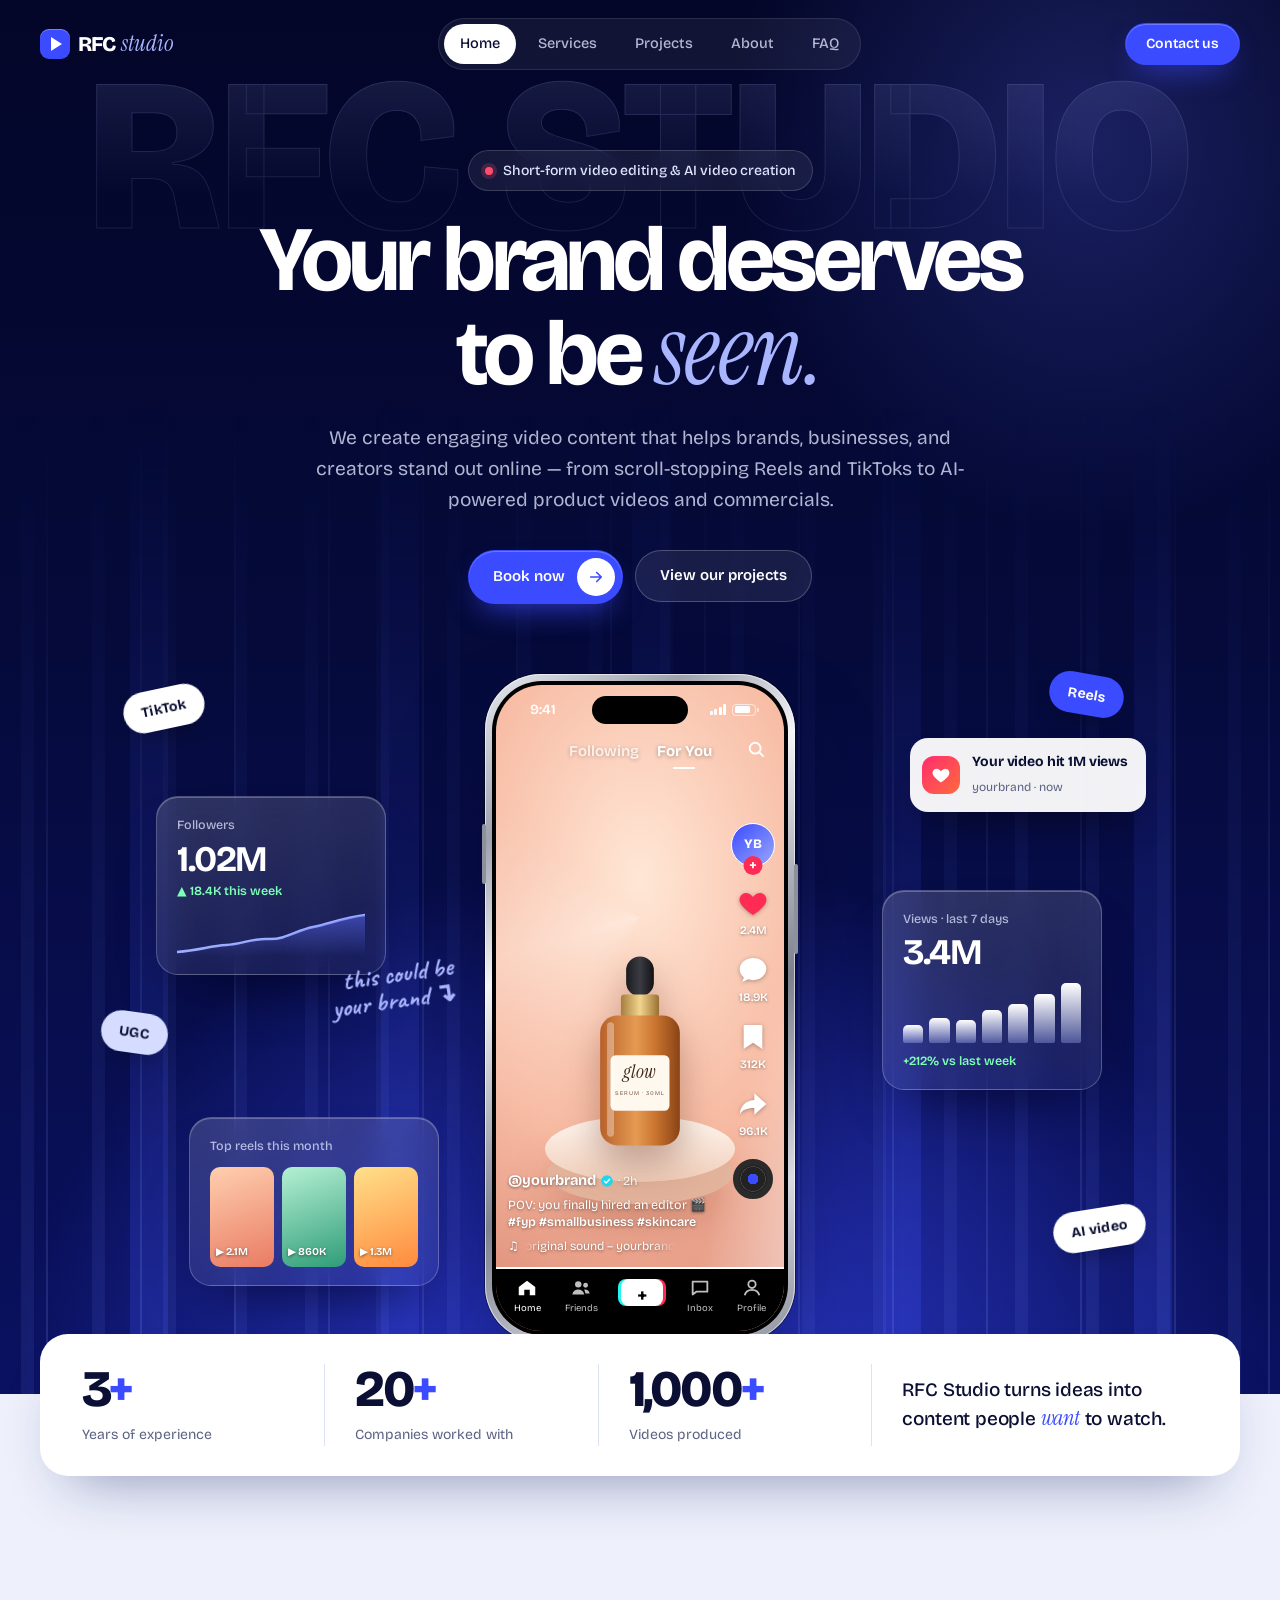
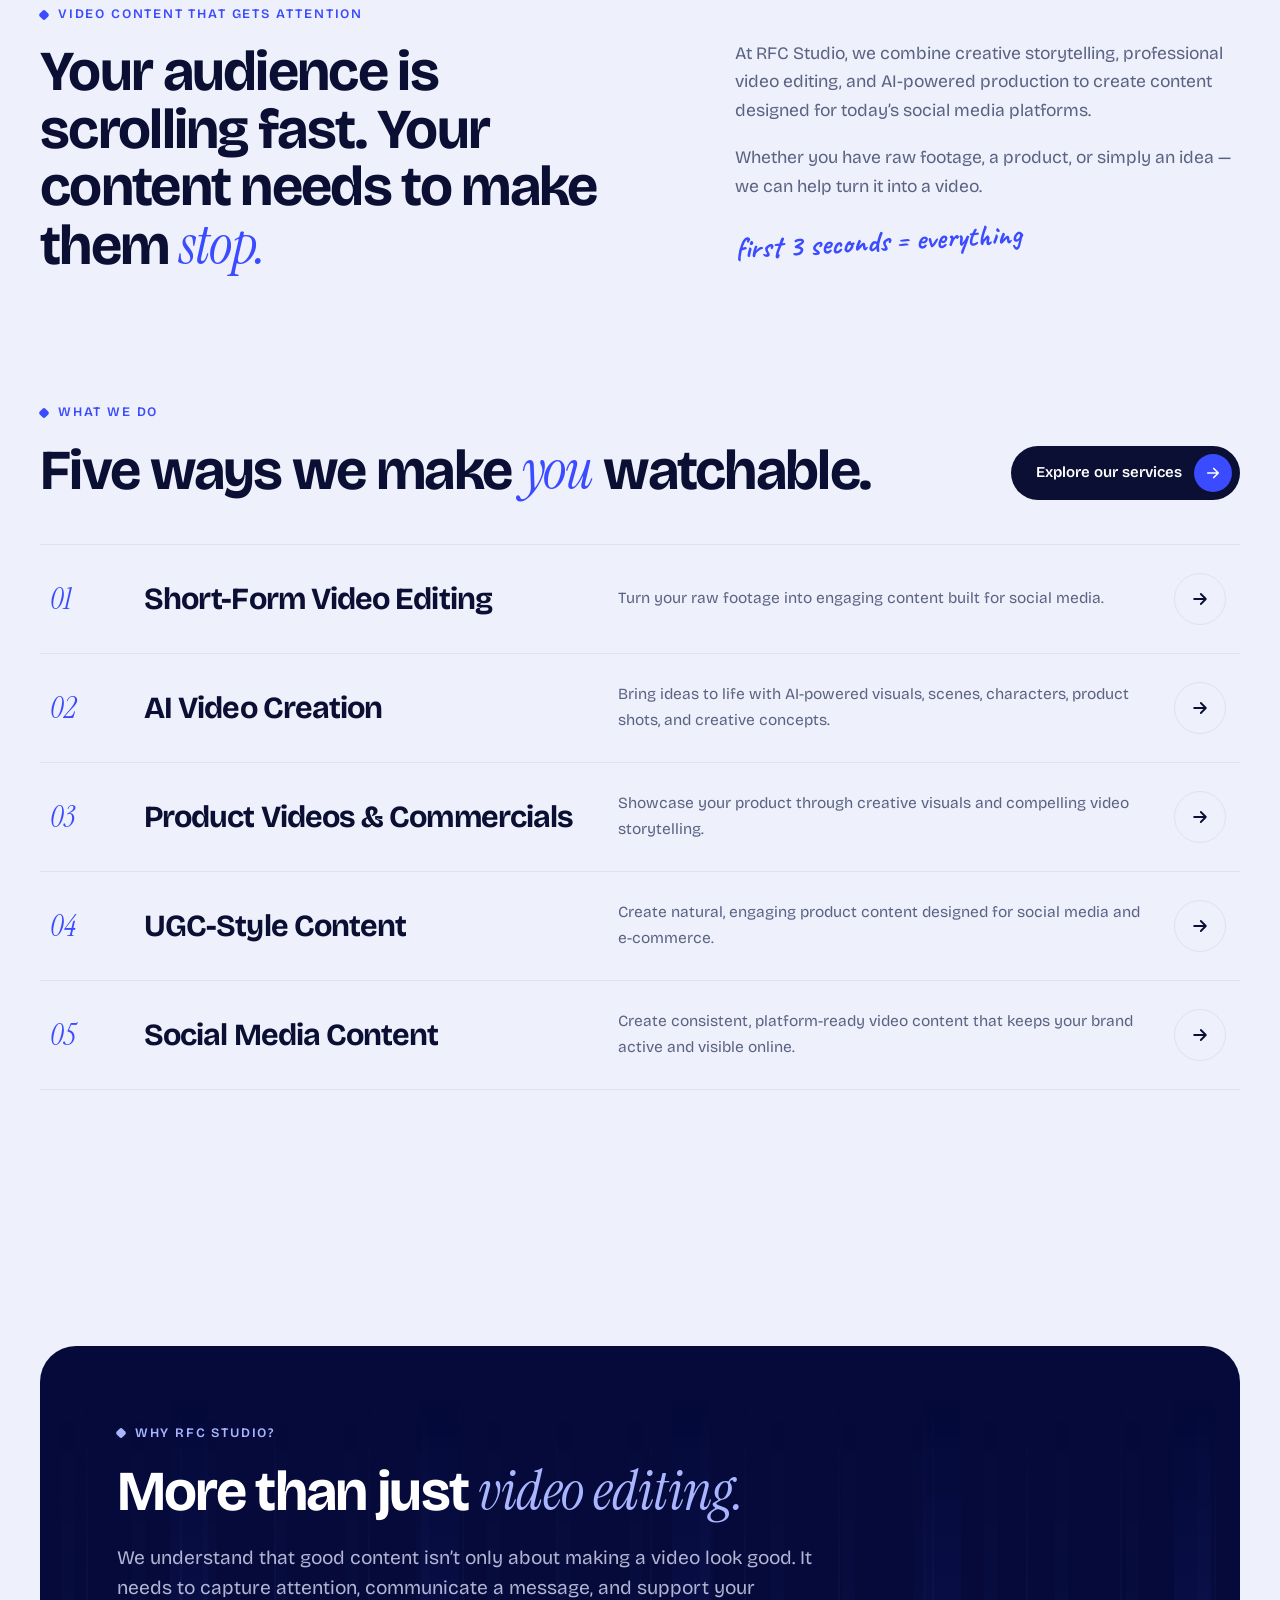
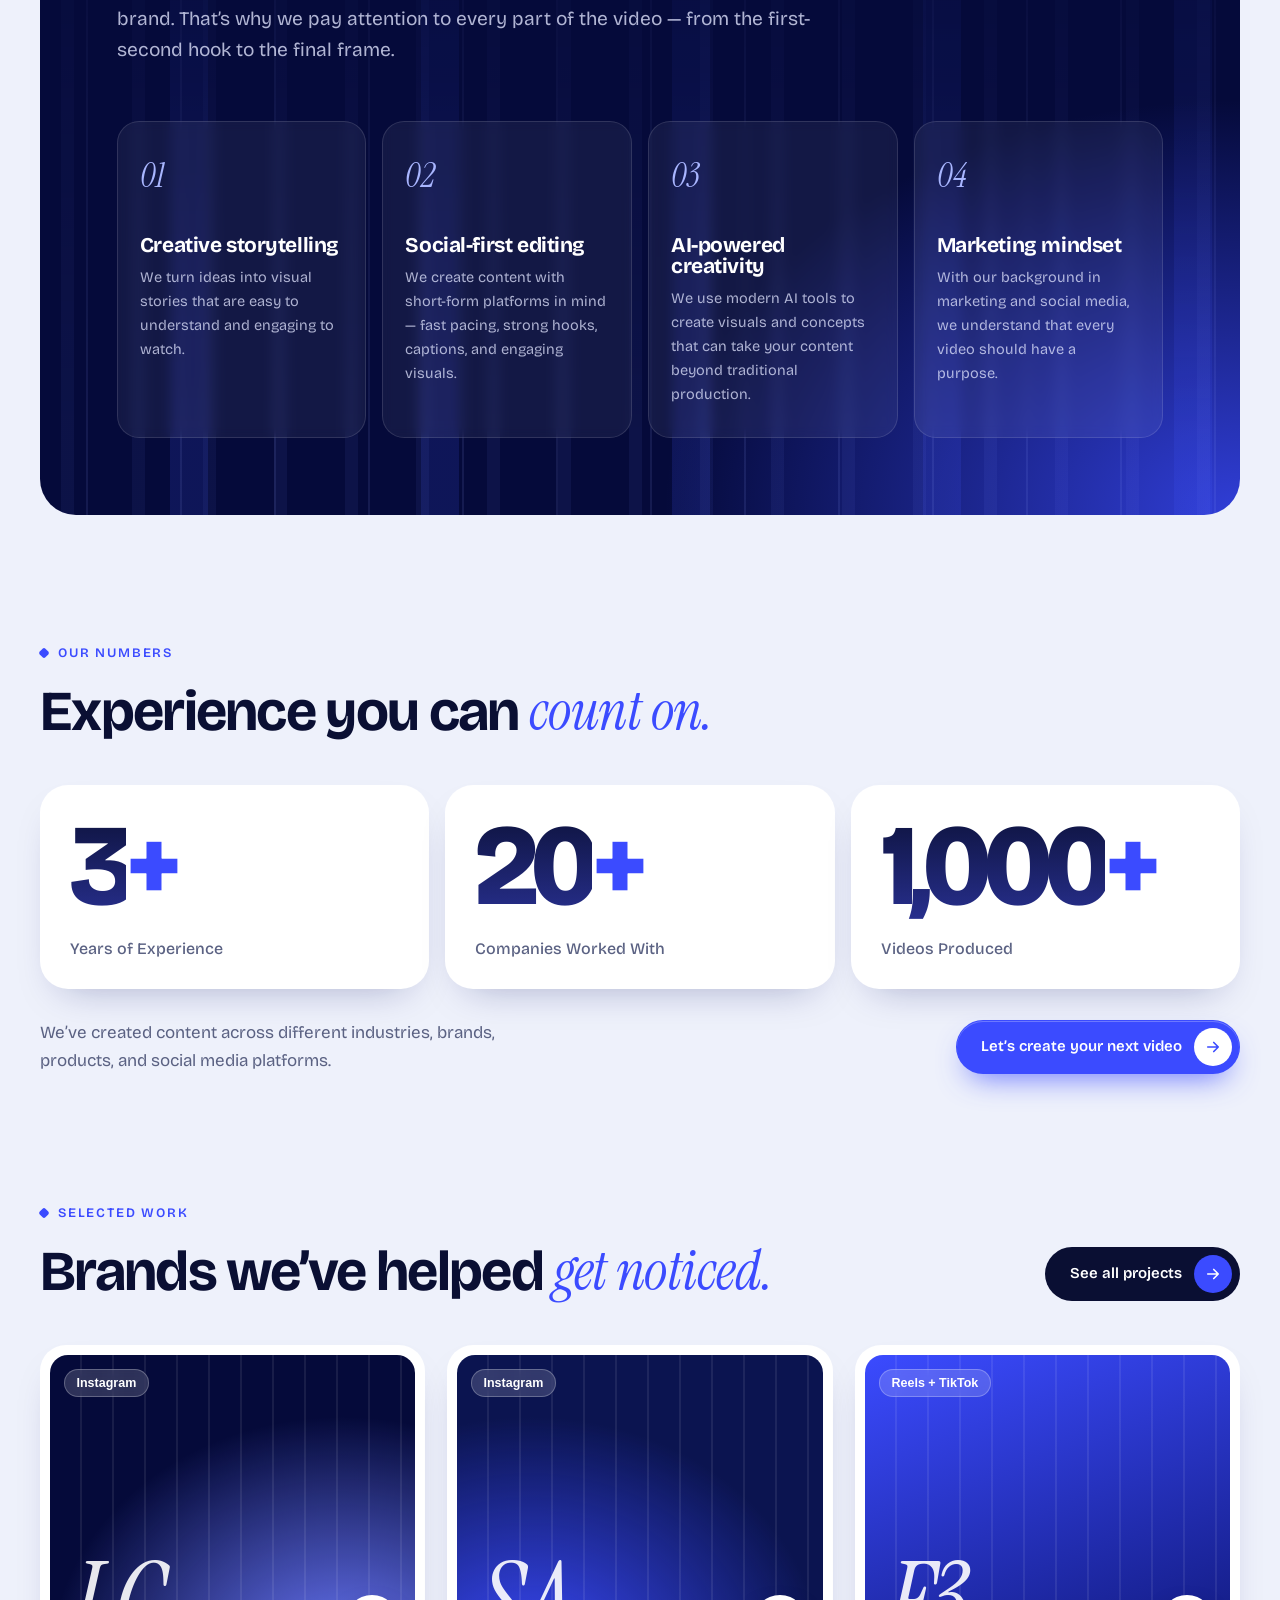
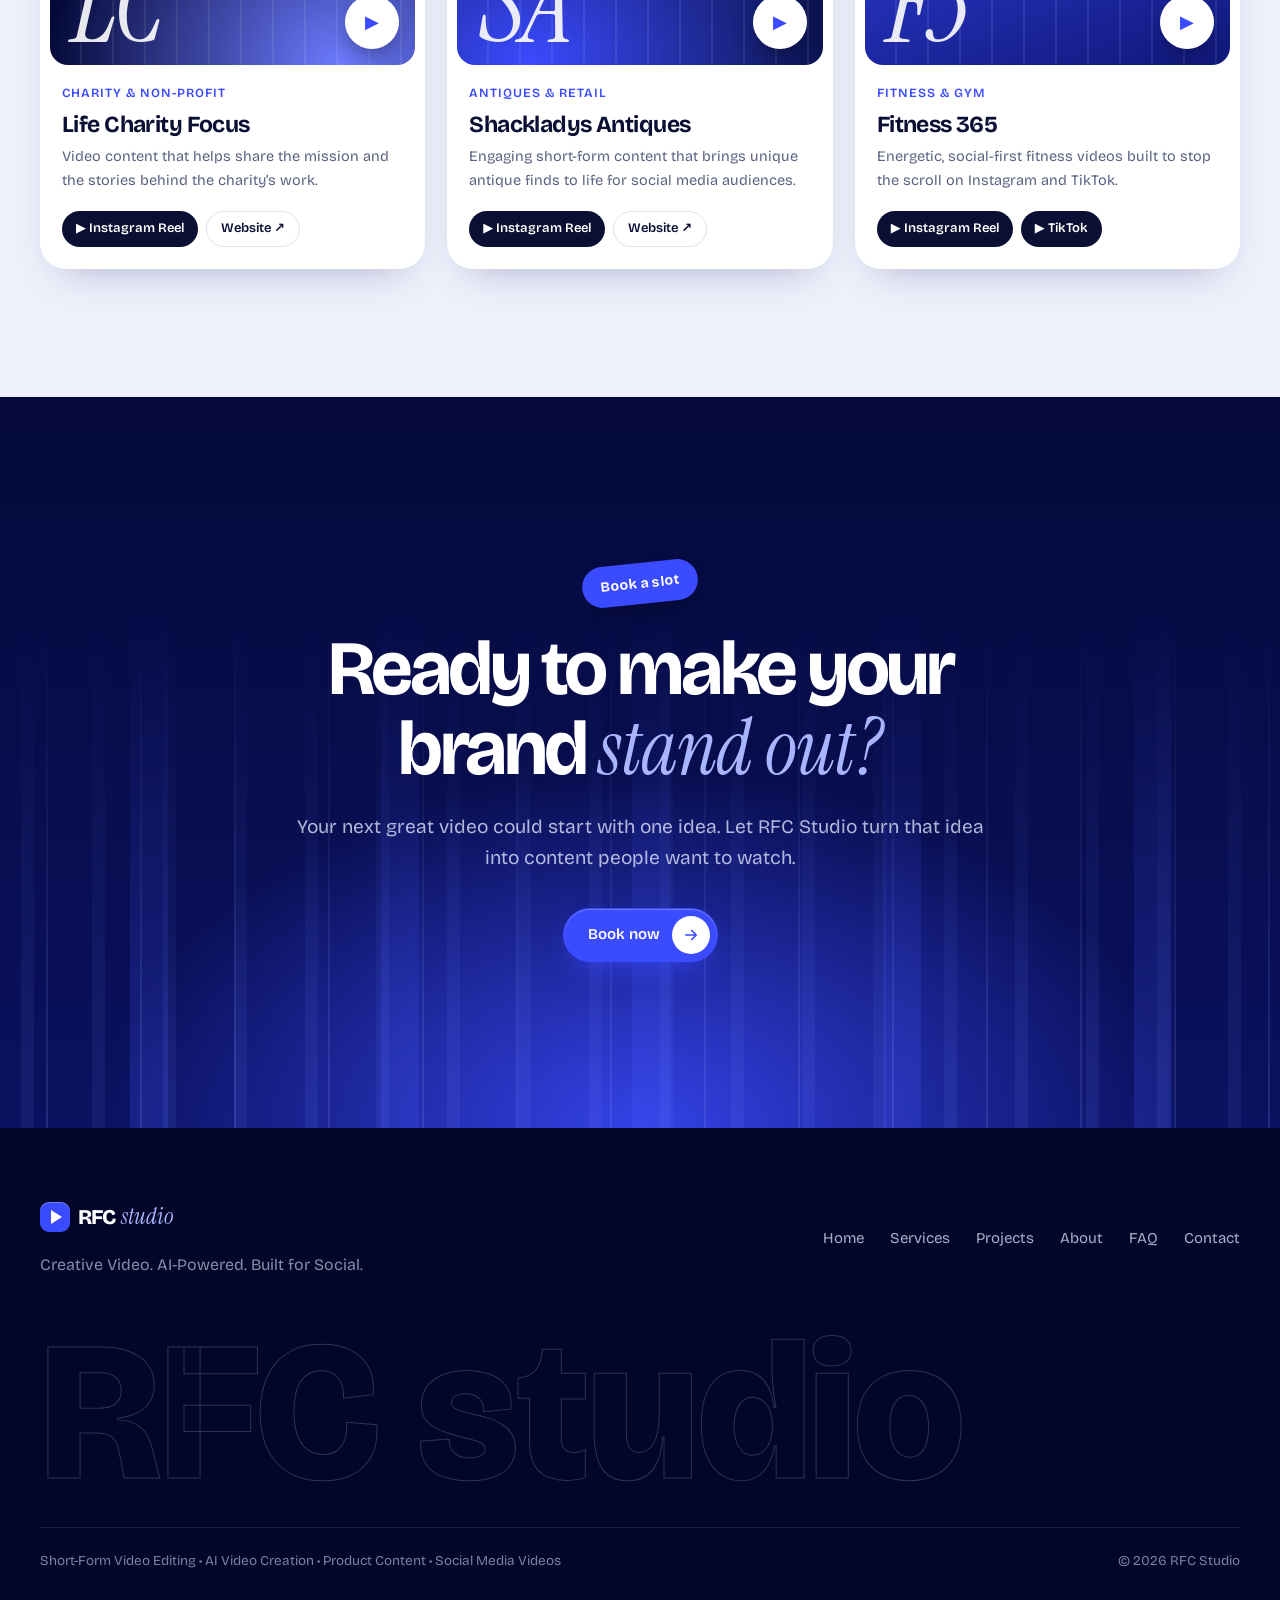
==== commit 55bae7b3: "Show client logos on project cards (falls back to initials until logo files are added) Co-Authored-B" ====
--- a/index.html
+++ b/index.html
@@ -252,7 +252,7 @@
       </div>
       <div class="works">
         <article class="work reveal">
-          <button class="work-cover cv1" data-embed="https://www.instagram.com/reel/CWcwWAaBTtd/embed/" data-link="https://www.instagram.com/reel/CWcwWAaBTtd/" data-ratio="vertical" data-kind="Instagram" aria-label="Play Life Charity Focus video"><span class="work-mono" aria-hidden="true">LC</span><span class="work-plat">Instagram</span><span class="work-play" aria-hidden="true">▶</span></button>
+          <button class="work-cover cv1" data-embed="https://www.instagram.com/reel/CWcwWAaBTtd/embed/" data-link="https://www.instagram.com/reel/CWcwWAaBTtd/" data-ratio="vertical" data-kind="Instagram" aria-label="Play Life Charity Focus video"><span class="work-logo"><img src="logos/life-charity-focus.png" alt="Life Charity Focus logo" loading="lazy" onerror="this.parentNode.remove()" /></span><span class="work-mono" aria-hidden="true">LC</span><span class="work-plat">Instagram</span><span class="work-play" aria-hidden="true">▶</span></button>
           <div class="work-body">
             <p class="work-cat">Charity &amp; Non-Profit</p>
             <h3>Life Charity Focus</h3>
@@ -261,7 +261,7 @@
           </div>
         </article>
         <article class="work reveal">
-          <button class="work-cover cv2" data-embed="https://www.instagram.com/reel/DPE9EWIDnzH/embed/" data-link="https://www.instagram.com/reel/DPE9EWIDnzH/" data-ratio="vertical" data-kind="Instagram" aria-label="Play Shackladys Antiques video"><span class="work-mono" aria-hidden="true">SA</span><span class="work-plat">Instagram</span><span class="work-play" aria-hidden="true">▶</span></button>
+          <button class="work-cover cv2" data-embed="https://www.instagram.com/reel/DPE9EWIDnzH/embed/" data-link="https://www.instagram.com/reel/DPE9EWIDnzH/" data-ratio="vertical" data-kind="Instagram" aria-label="Play Shackladys Antiques video"><span class="work-logo"><img src="logos/shackladys-antiques.png" alt="Shackladys Antiques logo" loading="lazy" onerror="this.parentNode.remove()" /></span><span class="work-mono" aria-hidden="true">SA</span><span class="work-plat">Instagram</span><span class="work-play" aria-hidden="true">▶</span></button>
           <div class="work-body">
             <p class="work-cat">Antiques &amp; Retail</p>
             <h3>Shackladys Antiques</h3>
@@ -270,7 +270,7 @@
           </div>
         </article>
         <article class="work reveal">
-          <button class="work-cover cv3" data-embed="https://www.instagram.com/reel/DefjSrRNe5g/embed/" data-link="https://www.instagram.com/reel/DefjSrRNe5g/" data-ratio="vertical" data-kind="Instagram" aria-label="Play Fitness 365 video"><span class="work-mono" aria-hidden="true">F3</span><span class="work-plat">Reels + TikTok</span><span class="work-play" aria-hidden="true">▶</span></button>
+          <button class="work-cover cv3" data-embed="https://www.instagram.com/reel/DefjSrRNe5g/embed/" data-link="https://www.instagram.com/reel/DefjSrRNe5g/" data-ratio="vertical" data-kind="Instagram" aria-label="Play Fitness 365 video"><span class="work-logo"><img src="logos/fitness-365.png" alt="Fitness 365 logo" loading="lazy" onerror="this.parentNode.remove()" /></span><span class="work-mono" aria-hidden="true">F3</span><span class="work-plat">Reels + TikTok</span><span class="work-play" aria-hidden="true">▶</span></button>
           <div class="work-body">
             <p class="work-cat">Fitness &amp; Gym</p>
             <h3>Fitness 365</h3>
--- a/styles.css
+++ b/styles.css
@@ -588,3 +588,14 @@
   .reveal { opacity: 1; transform: none; }
   .cap, .toast { opacity: 1; }
 }
+
+/* Client logo on project covers (shown when logos/<client>.png exists; otherwise initials show) */
+.work-logo {
+  position: absolute; z-index: 1; left: 50%; top: 50%; translate: -50% -55%;
+  display: grid; place-items: center; width: 58%; height: 46%; padding: 18px;
+  border-radius: 22px; background: #fff; box-shadow: 0 20px 40px -18px rgba(0,0,30,.6);
+  transition: transform .45s var(--ease);
+}
+.work-logo img { position: static; width: 100%; height: 100%; object-fit: contain; }
+.work:hover .work-logo { transform: scale(1.04); }
+.work-cover .work-logo ~ .work-mono { display: none; }
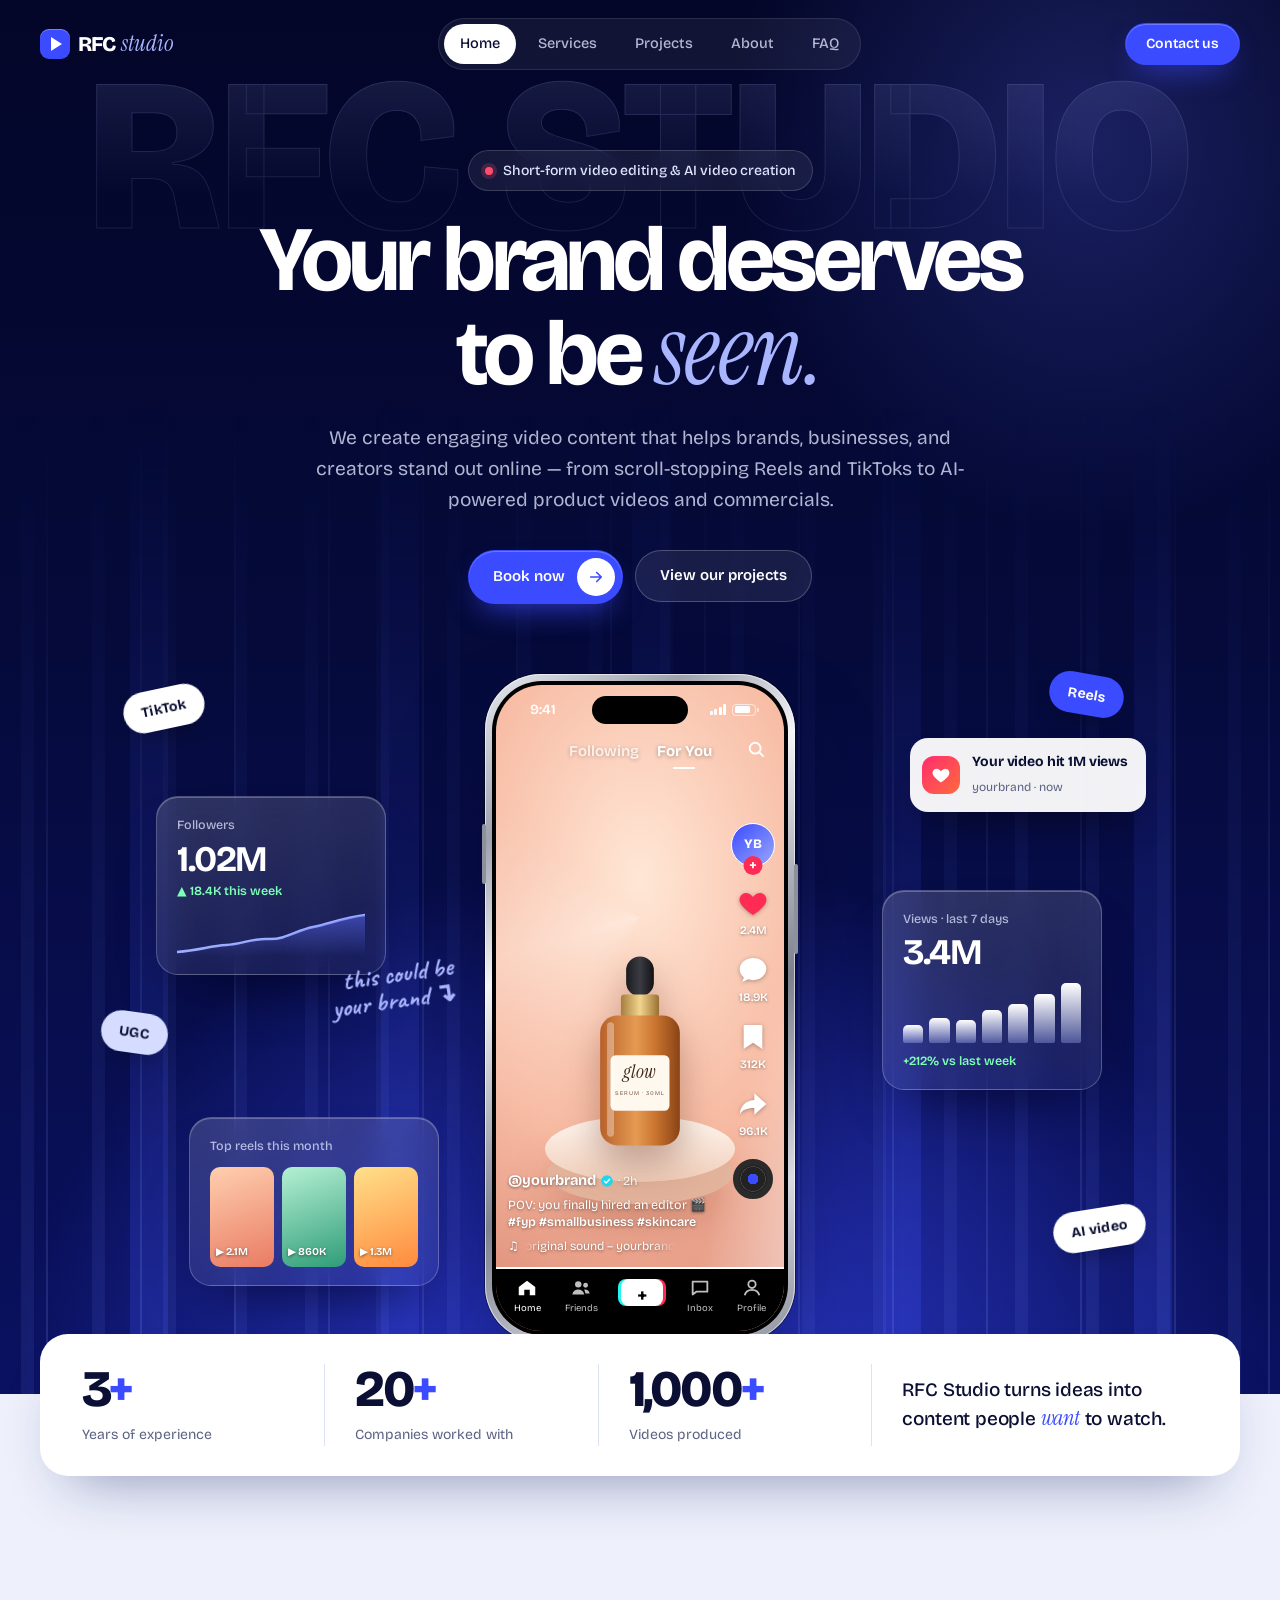
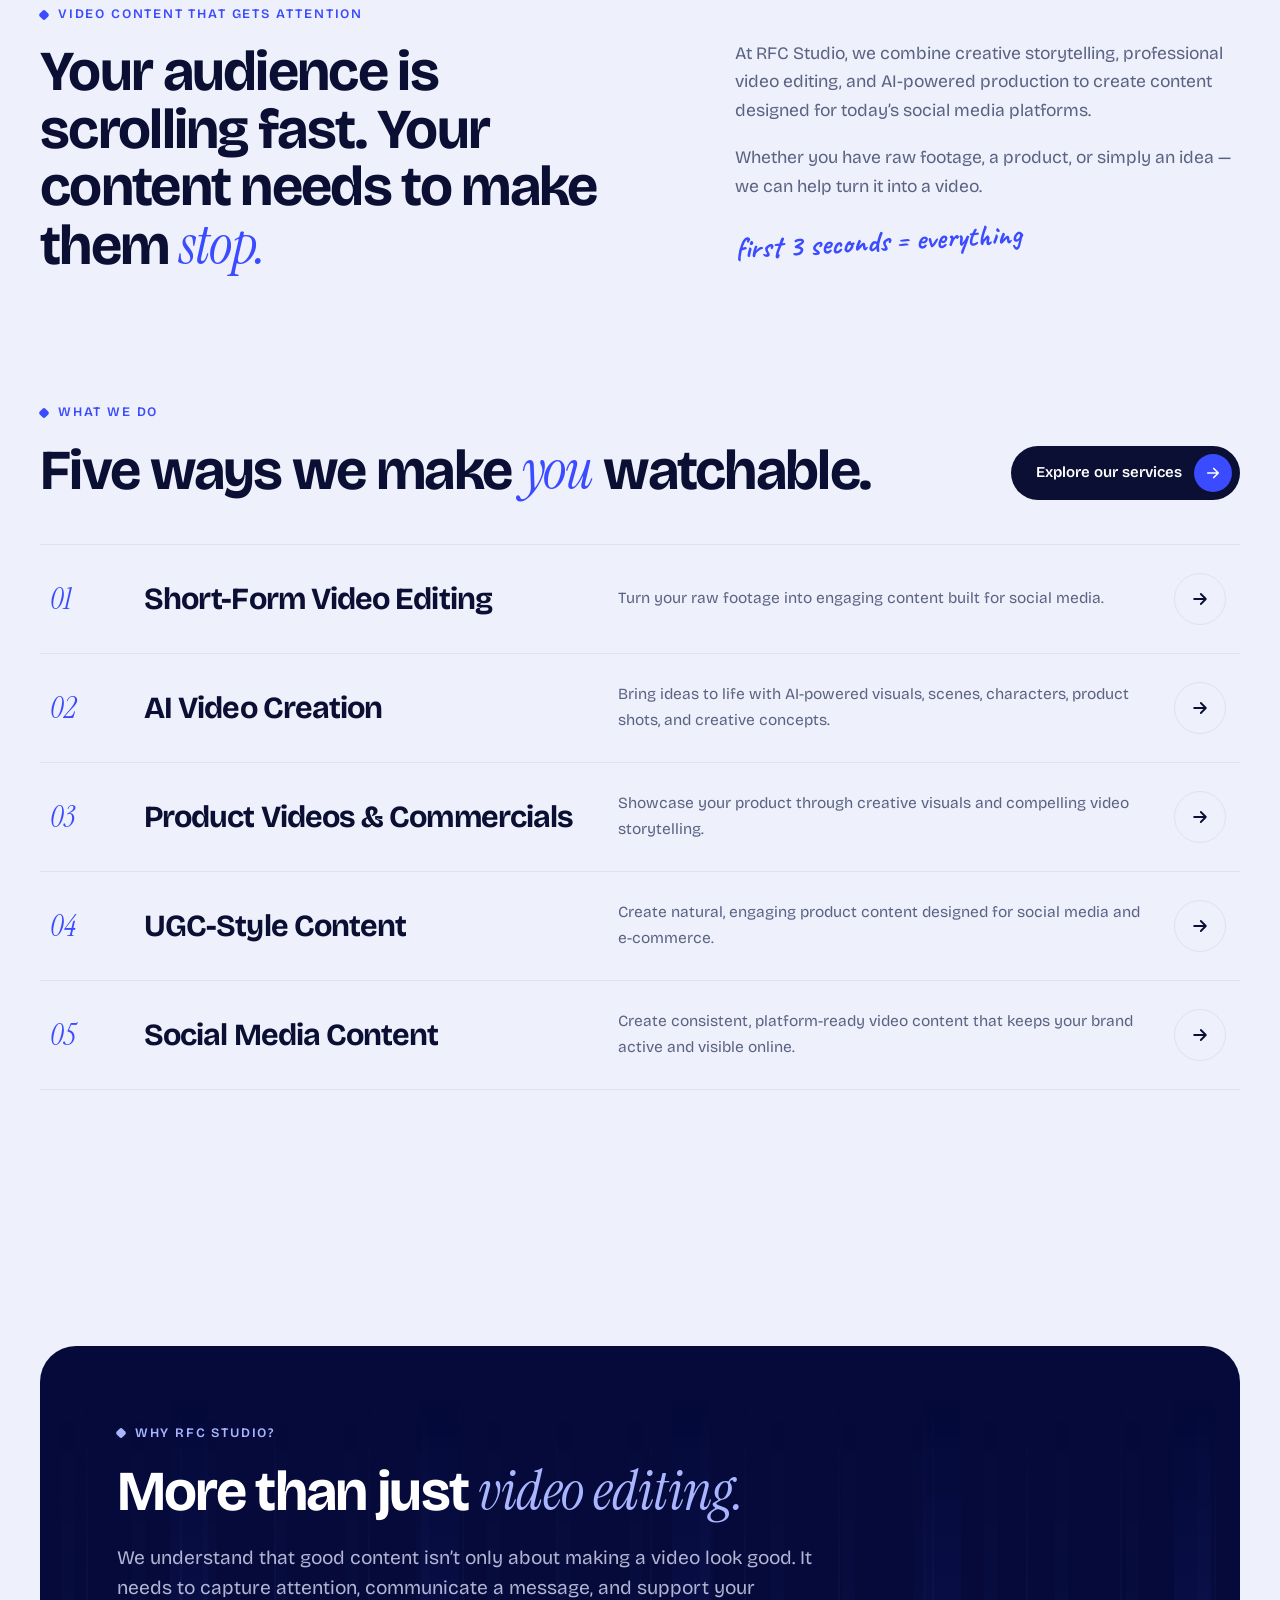
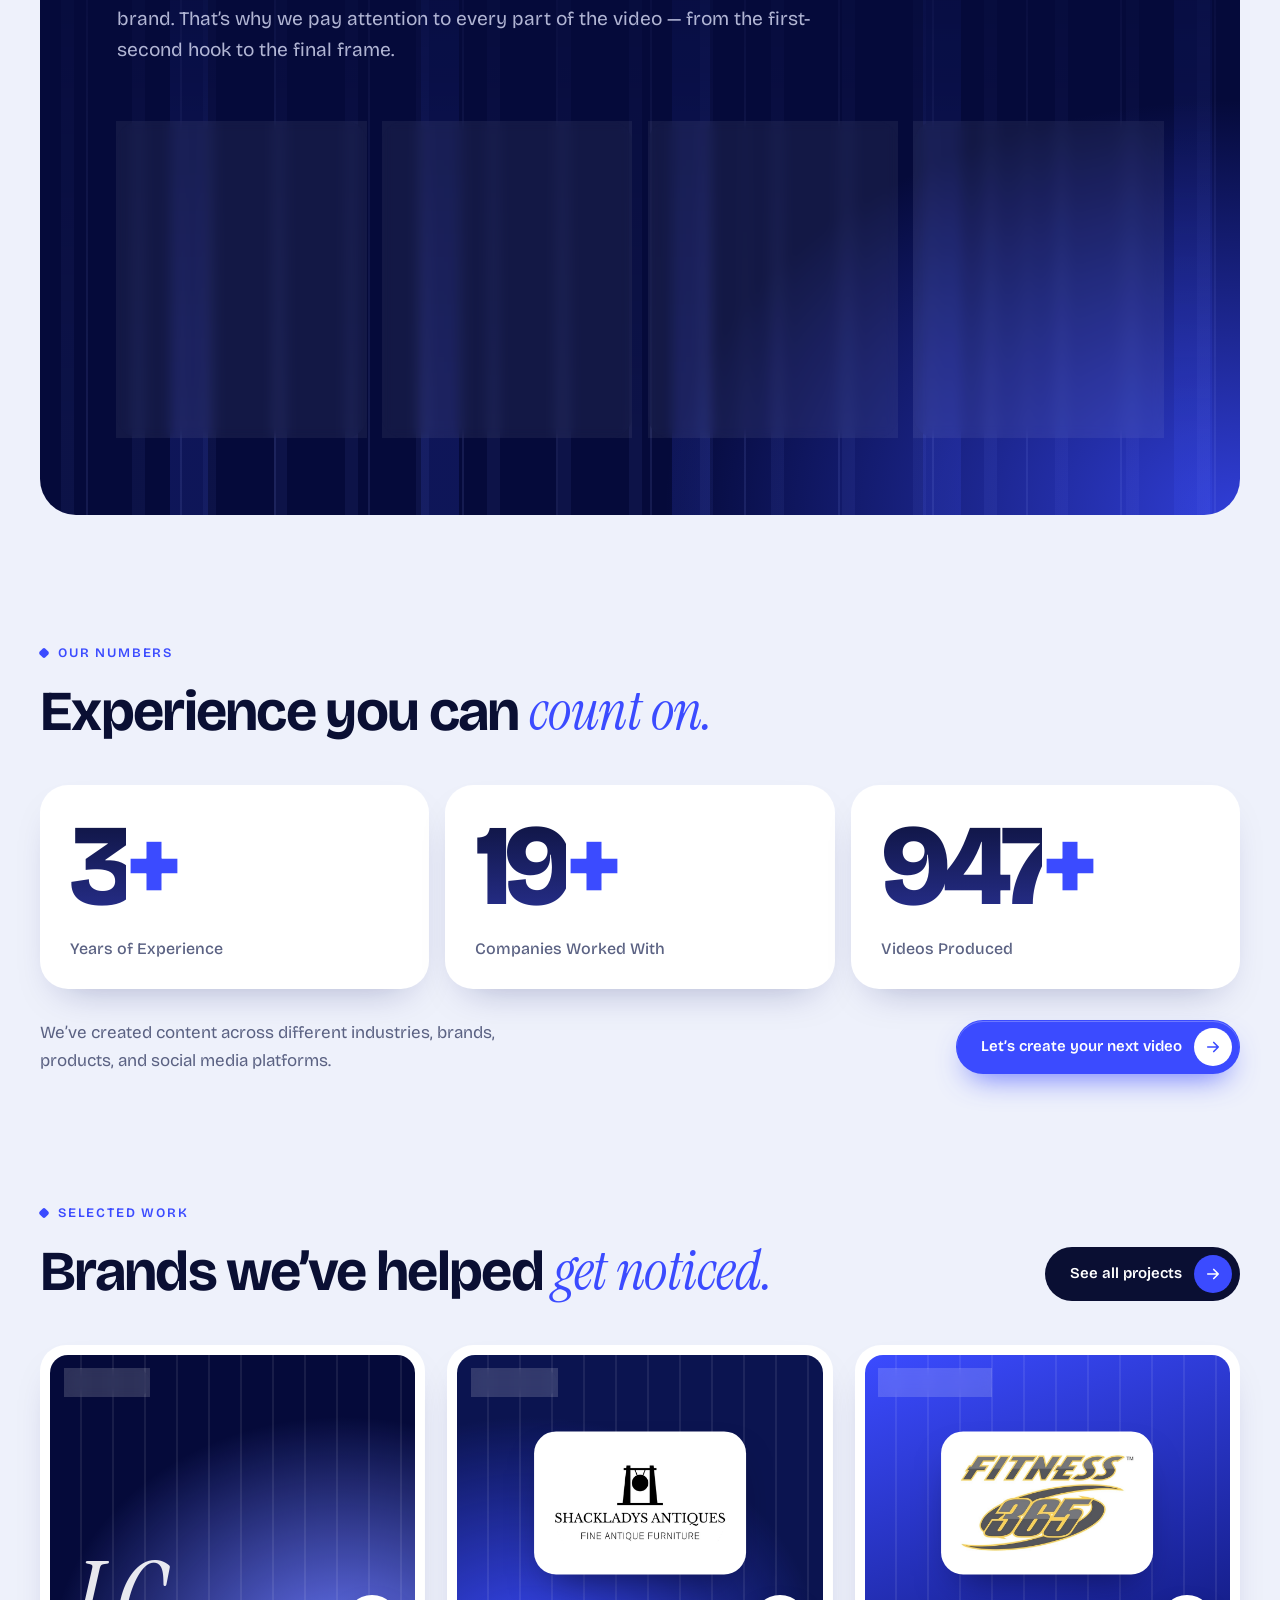
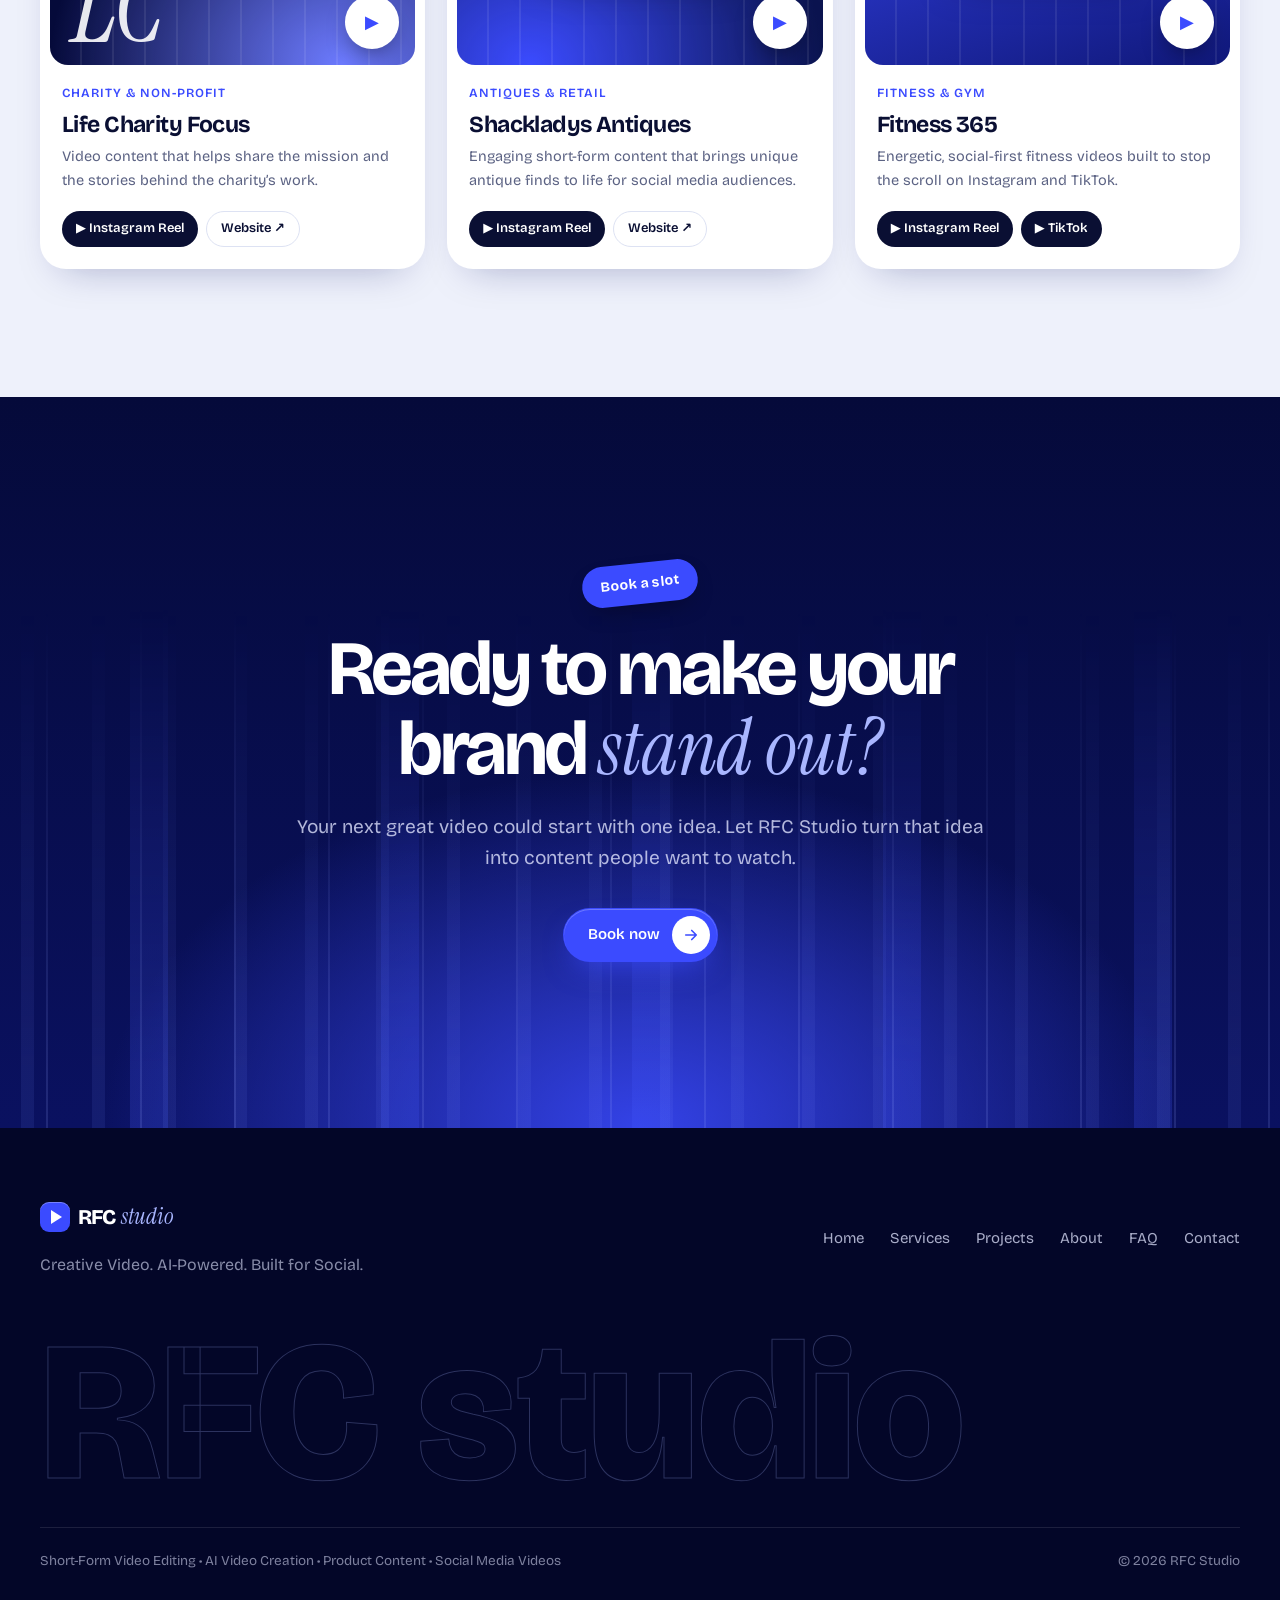
==== commit 501cbf34: "Add client logos to project cards Co-Authored-By: Claude Opus 5.5 <noreply@anthropic.com> Claude-Ses" ====
--- a/index.html
+++ b/index.html
@@ -252,7 +252,7 @@
       </div>
       <div class="works">
         <article class="work reveal">
-          <button class="work-cover cv1" data-embed="https://www.instagram.com/reel/CWcwWAaBTtd/embed/" data-link="https://www.instagram.com/reel/CWcwWAaBTtd/" data-ratio="vertical" data-kind="Instagram" aria-label="Play Life Charity Focus video"><span class="work-logo"><img src="logos/life-charity-focus.png" alt="Life Charity Focus logo" loading="lazy" onerror="this.parentNode.remove()" /></span><span class="work-mono" aria-hidden="true">LC</span><span class="work-plat">Instagram</span><span class="work-play" aria-hidden="true">▶</span></button>
+          <button class="work-cover cv1" data-embed="https://www.instagram.com/reel/CWcwWAaBTtd/embed/" data-link="https://www.instagram.com/reel/CWcwWAaBTtd/" data-ratio="vertical" data-kind="Instagram" aria-label="Play Life Charity Focus video"><span class="work-logo "><img src="logos/life-charity-focus.png" alt="Life Charity Focus logo" loading="lazy" onerror="this.parentNode.remove()" /></span><span class="work-mono" aria-hidden="true">LC</span><span class="work-plat">Instagram</span><span class="work-play" aria-hidden="true">▶</span></button>
           <div class="work-body">
             <p class="work-cat">Charity &amp; Non-Profit</p>
             <h3>Life Charity Focus</h3>
@@ -261,7 +261,7 @@
           </div>
         </article>
         <article class="work reveal">
-          <button class="work-cover cv2" data-embed="https://www.instagram.com/reel/DPE9EWIDnzH/embed/" data-link="https://www.instagram.com/reel/DPE9EWIDnzH/" data-ratio="vertical" data-kind="Instagram" aria-label="Play Shackladys Antiques video"><span class="work-logo"><img src="logos/shackladys-antiques.png" alt="Shackladys Antiques logo" loading="lazy" onerror="this.parentNode.remove()" /></span><span class="work-mono" aria-hidden="true">SA</span><span class="work-plat">Instagram</span><span class="work-play" aria-hidden="true">▶</span></button>
+          <button class="work-cover cv2" data-embed="https://www.instagram.com/reel/DPE9EWIDnzH/embed/" data-link="https://www.instagram.com/reel/DPE9EWIDnzH/" data-ratio="vertical" data-kind="Instagram" aria-label="Play Shackladys Antiques video"><span class="work-logo "><img src="logos/shackladys-antiques.png" alt="Shackladys Antiques logo" loading="lazy" onerror="this.parentNode.remove()" /></span><span class="work-mono" aria-hidden="true">SA</span><span class="work-plat">Instagram</span><span class="work-play" aria-hidden="true">▶</span></button>
           <div class="work-body">
             <p class="work-cat">Antiques &amp; Retail</p>
             <h3>Shackladys Antiques</h3>
@@ -270,7 +270,7 @@
           </div>
         </article>
         <article class="work reveal">
-          <button class="work-cover cv3" data-embed="https://www.instagram.com/reel/DefjSrRNe5g/embed/" data-link="https://www.instagram.com/reel/DefjSrRNe5g/" data-ratio="vertical" data-kind="Instagram" aria-label="Play Fitness 365 video"><span class="work-logo"><img src="logos/fitness-365.png" alt="Fitness 365 logo" loading="lazy" onerror="this.parentNode.remove()" /></span><span class="work-mono" aria-hidden="true">F3</span><span class="work-plat">Reels + TikTok</span><span class="work-play" aria-hidden="true">▶</span></button>
+          <button class="work-cover cv3" data-embed="https://www.instagram.com/reel/DefjSrRNe5g/embed/" data-link="https://www.instagram.com/reel/DefjSrRNe5g/" data-ratio="vertical" data-kind="Instagram" aria-label="Play Fitness 365 video"><span class="work-logo "><img src="logos/fitness-365.png" alt="Fitness 365 logo" loading="lazy" onerror="this.parentNode.remove()" /></span><span class="work-mono" aria-hidden="true">F3</span><span class="work-plat">Reels + TikTok</span><span class="work-play" aria-hidden="true">▶</span></button>
           <div class="work-body">
             <p class="work-cat">Fitness &amp; Gym</p>
             <h3>Fitness 365</h3>
--- a/styles.css
+++ b/styles.css
@@ -599,3 +599,6 @@
 .work-logo img { position: static; width: 100%; height: 100%; object-fit: contain; }
 .work:hover .work-logo { transform: scale(1.04); }
 .work-cover .work-logo ~ .work-mono { display: none; }
+.work-logo.logo-dark { background: #000; box-shadow: 0 20px 40px -18px rgba(0,0,30,.8), inset 0 0 0 1px rgba(255,255,255,.12); }
+.work-cover .work-art { position: absolute; inset: 0; width: 100%; height: 100%; object-fit: cover; }
+.work-cover .work-art ~ .work-mono { display: none; }
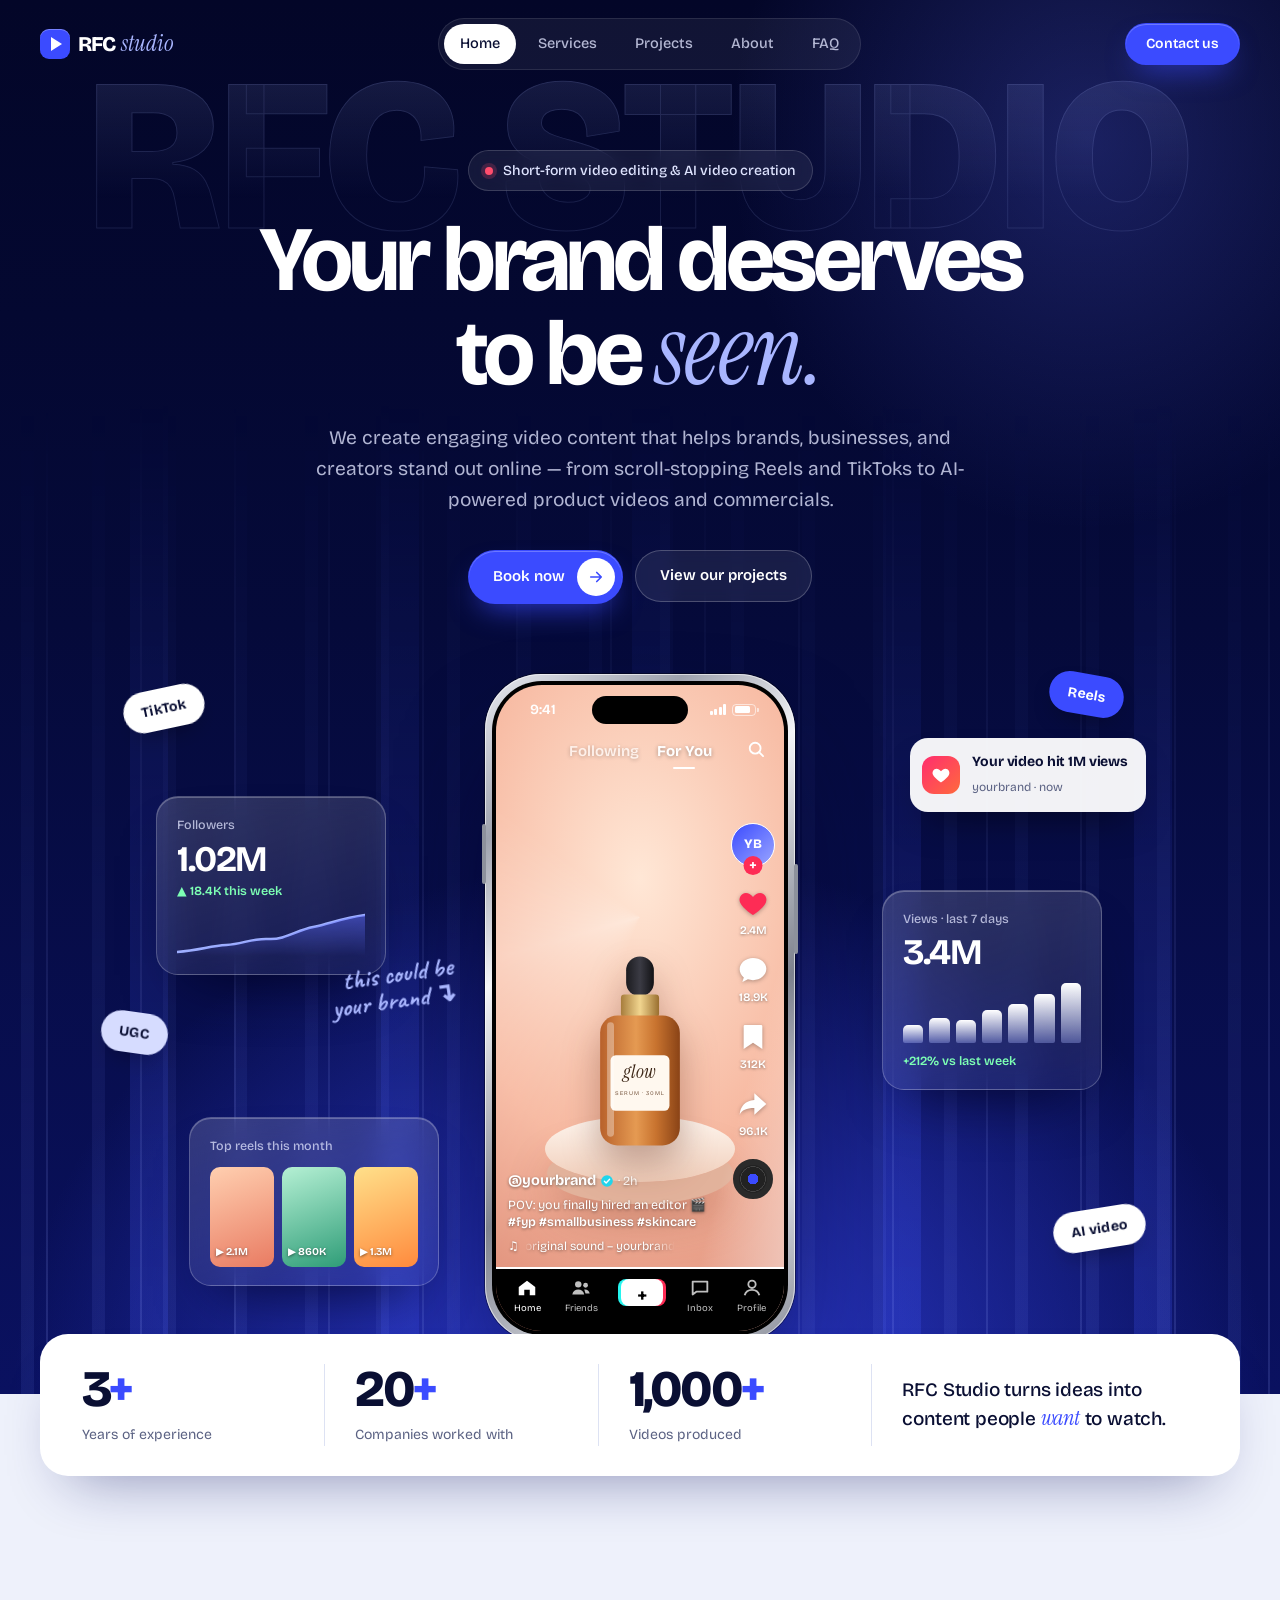
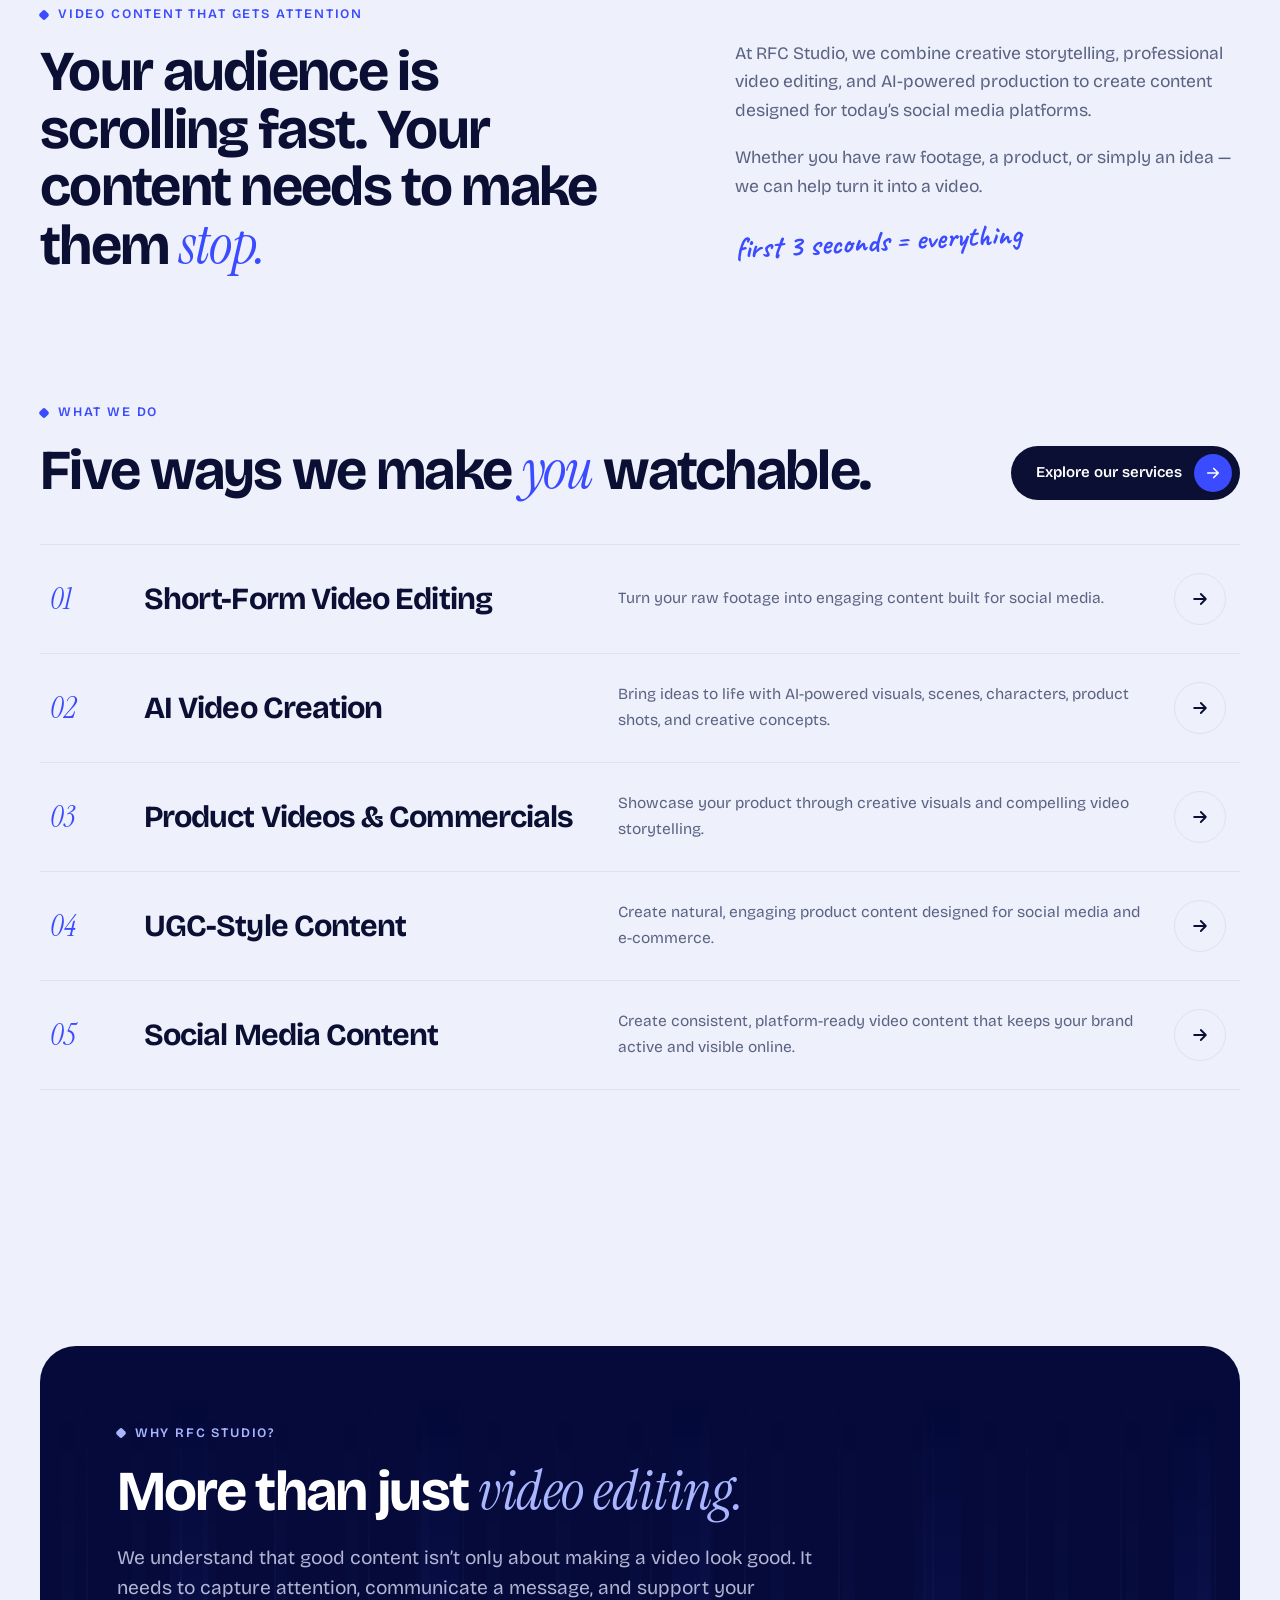
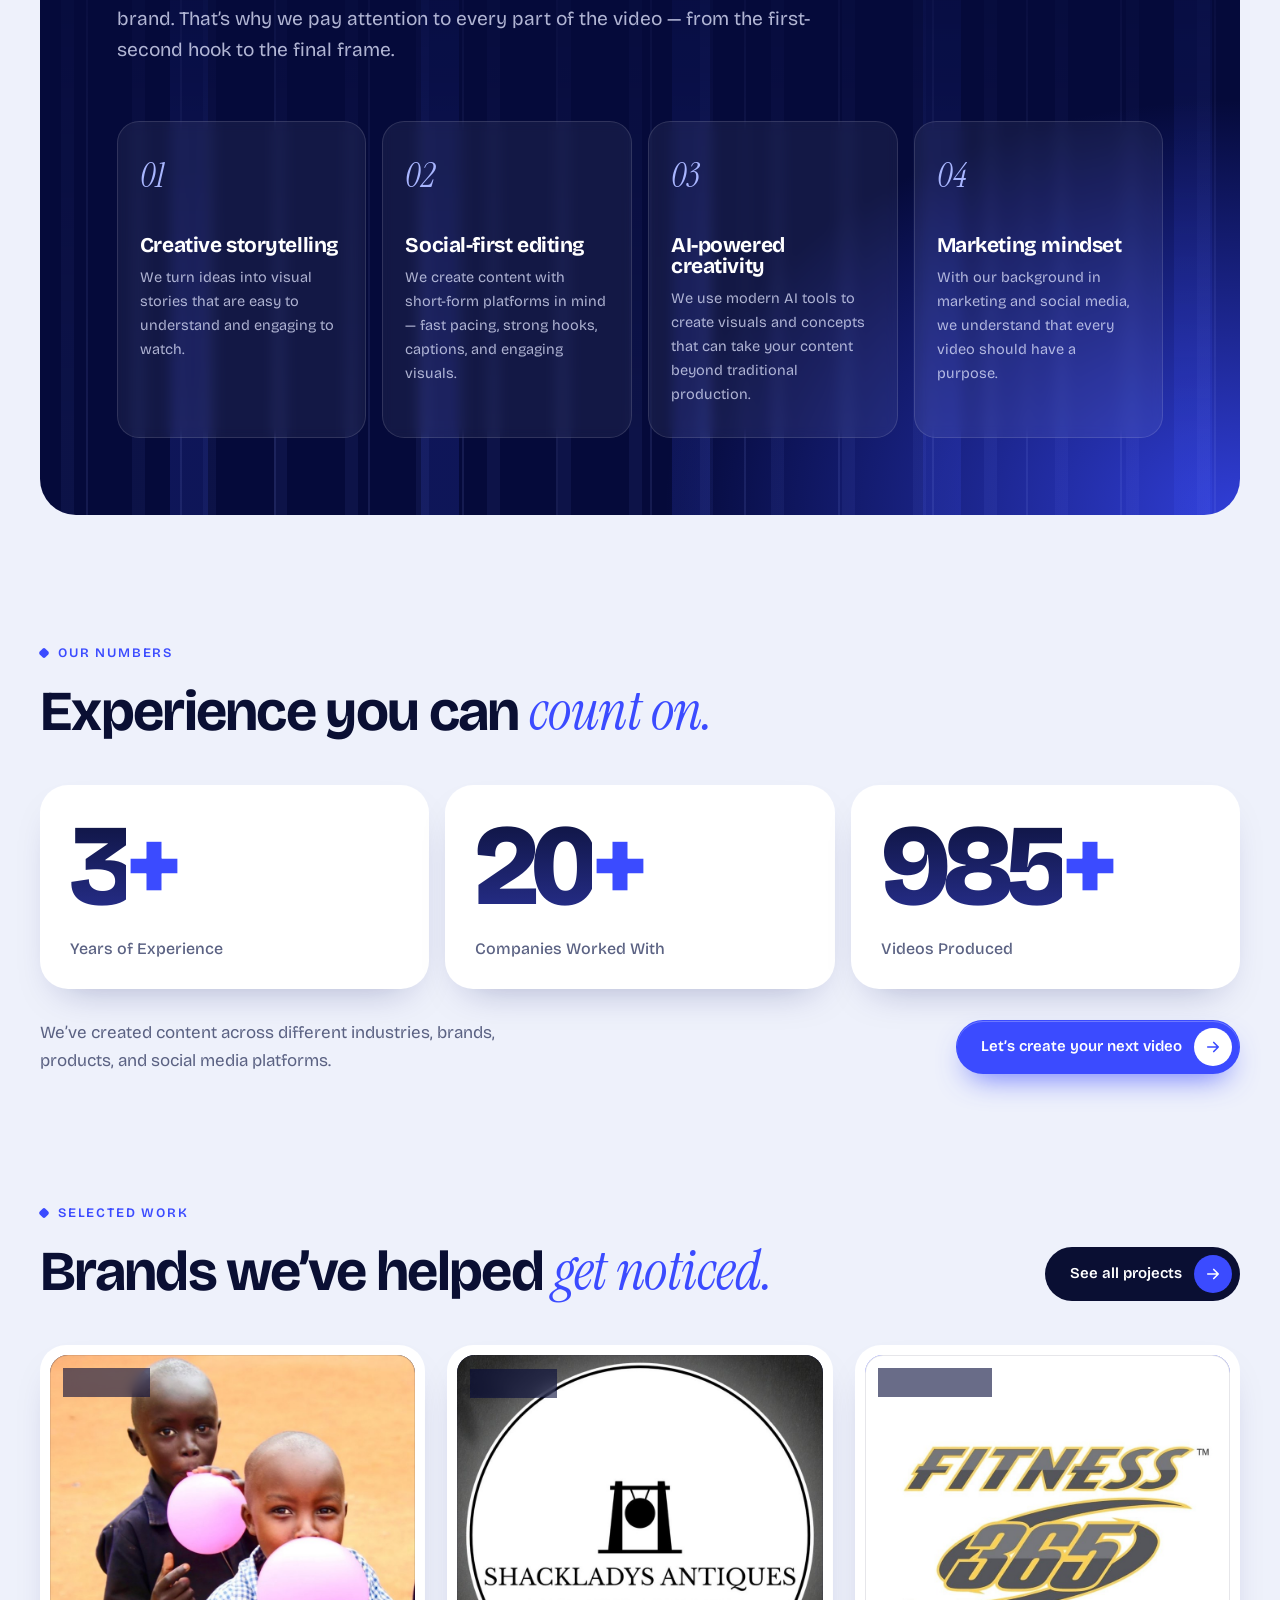
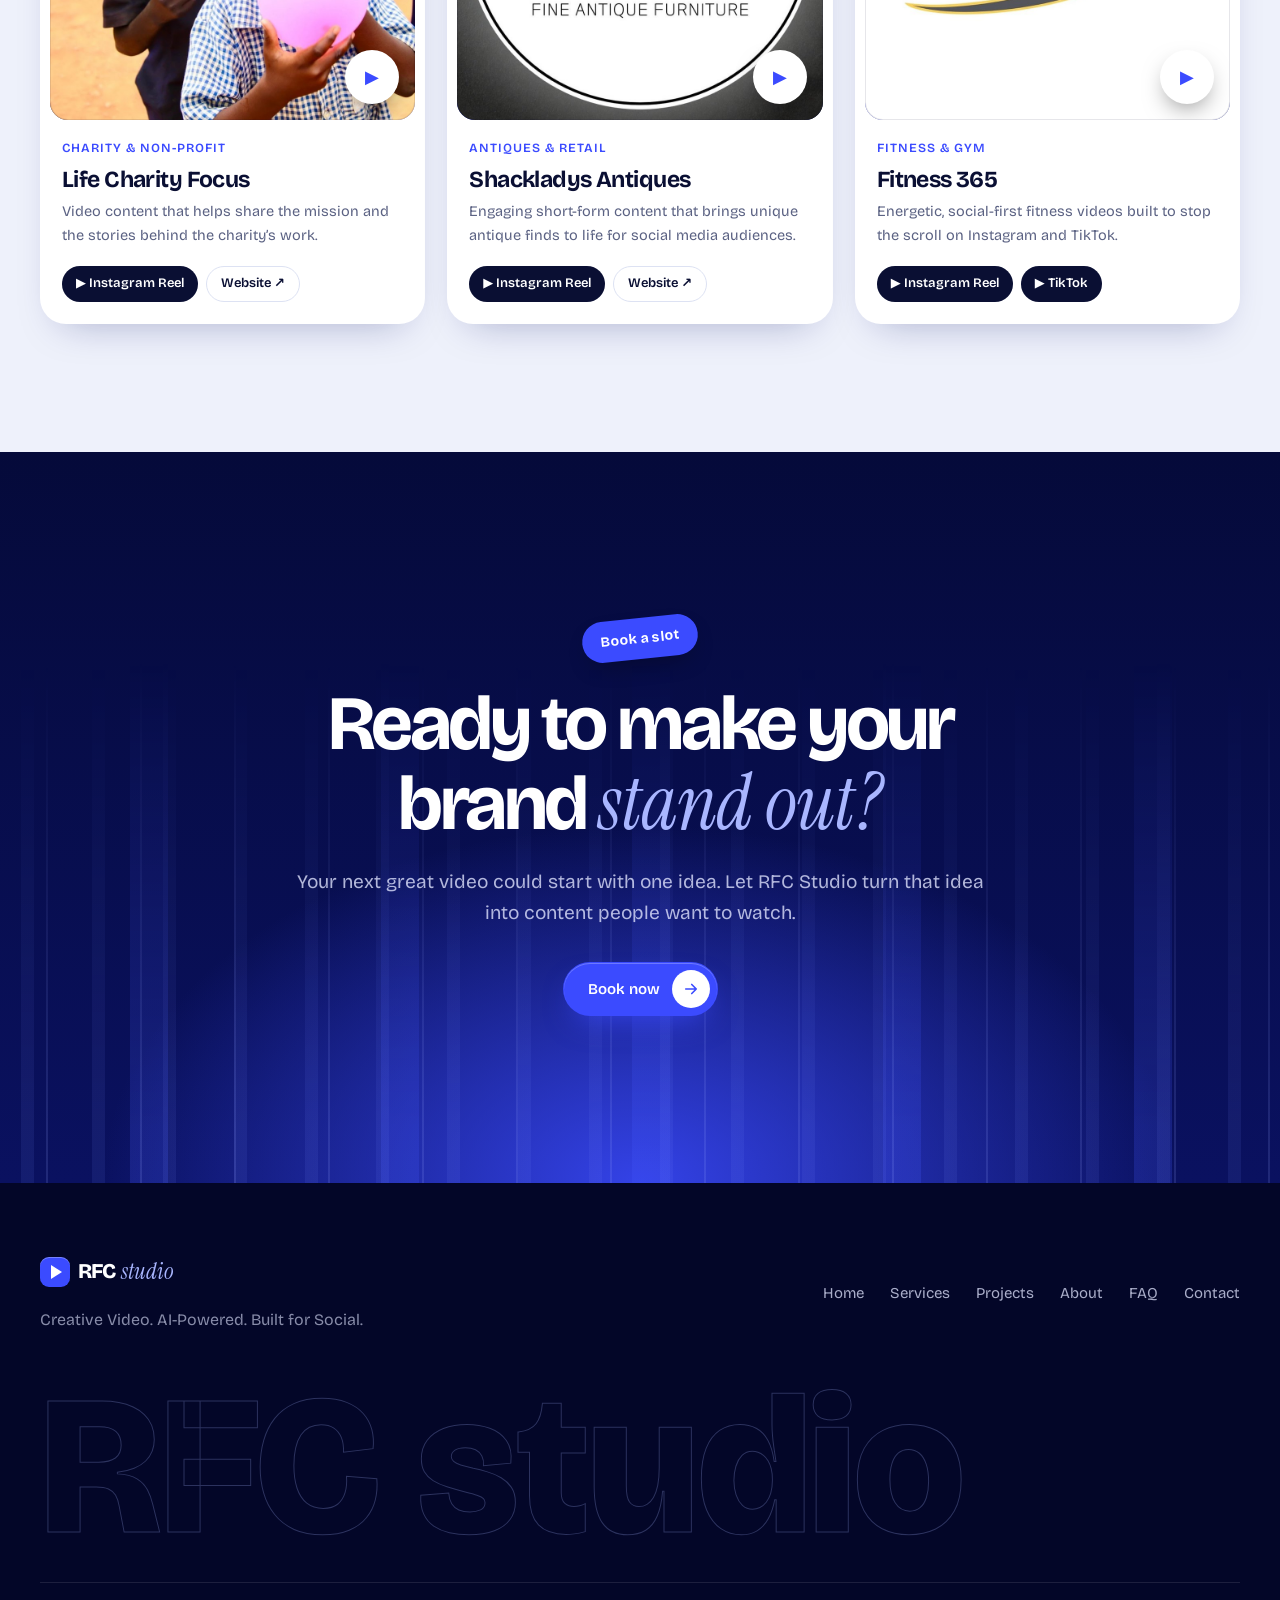
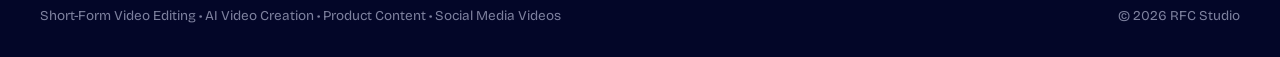
==== commit a5f510c2: "Fill project covers with client images and logos (square covers) Co-Authored-By: Claude Opus 5.5 <no" ====
--- a/index.html
+++ b/index.html
@@ -252,7 +252,7 @@
       </div>
       <div class="works">
         <article class="work reveal">
-          <button class="work-cover cv1" data-embed="https://www.instagram.com/reel/CWcwWAaBTtd/embed/" data-link="https://www.instagram.com/reel/CWcwWAaBTtd/" data-ratio="vertical" data-kind="Instagram" aria-label="Play Life Charity Focus video"><span class="work-logo "><img src="logos/life-charity-focus.png" alt="Life Charity Focus logo" loading="lazy" onerror="this.parentNode.remove()" /></span><span class="work-mono" aria-hidden="true">LC</span><span class="work-plat">Instagram</span><span class="work-play" aria-hidden="true">▶</span></button>
+          <button class="work-cover cv1" data-embed="https://www.instagram.com/reel/CWcwWAaBTtd/embed/" data-link="https://www.instagram.com/reel/CWcwWAaBTtd/" data-ratio="vertical" data-kind="Instagram" aria-label="Play Life Charity Focus video"><img class="work-art" src="logos/life-charity-focus.jpg" alt="Life Charity Focus" loading="lazy" onerror="this.remove()" /><span class="work-mono" aria-hidden="true">LC</span><span class="work-plat">Instagram</span><span class="work-play" aria-hidden="true">▶</span></button>
           <div class="work-body">
             <p class="work-cat">Charity &amp; Non-Profit</p>
             <h3>Life Charity Focus</h3>
@@ -261,7 +261,7 @@
           </div>
         </article>
         <article class="work reveal">
-          <button class="work-cover cv2" data-embed="https://www.instagram.com/reel/DPE9EWIDnzH/embed/" data-link="https://www.instagram.com/reel/DPE9EWIDnzH/" data-ratio="vertical" data-kind="Instagram" aria-label="Play Shackladys Antiques video"><span class="work-logo "><img src="logos/shackladys-antiques.png" alt="Shackladys Antiques logo" loading="lazy" onerror="this.parentNode.remove()" /></span><span class="work-mono" aria-hidden="true">SA</span><span class="work-plat">Instagram</span><span class="work-play" aria-hidden="true">▶</span></button>
+          <button class="work-cover cv2" data-embed="https://www.instagram.com/reel/DPE9EWIDnzH/embed/" data-link="https://www.instagram.com/reel/DPE9EWIDnzH/" data-ratio="vertical" data-kind="Instagram" aria-label="Play Shackladys Antiques video"><img class="work-art" src="logos/shackladys-antiques.jpg" alt="Shackladys Antiques" loading="lazy" onerror="this.remove()" /><span class="work-mono" aria-hidden="true">SA</span><span class="work-plat">Instagram</span><span class="work-play" aria-hidden="true">▶</span></button>
           <div class="work-body">
             <p class="work-cat">Antiques &amp; Retail</p>
             <h3>Shackladys Antiques</h3>
@@ -270,7 +270,7 @@
           </div>
         </article>
         <article class="work reveal">
-          <button class="work-cover cv3" data-embed="https://www.instagram.com/reel/DefjSrRNe5g/embed/" data-link="https://www.instagram.com/reel/DefjSrRNe5g/" data-ratio="vertical" data-kind="Instagram" aria-label="Play Fitness 365 video"><span class="work-logo "><img src="logos/fitness-365.png" alt="Fitness 365 logo" loading="lazy" onerror="this.parentNode.remove()" /></span><span class="work-mono" aria-hidden="true">F3</span><span class="work-plat">Reels + TikTok</span><span class="work-play" aria-hidden="true">▶</span></button>
+          <button class="work-cover cv3" data-embed="https://www.instagram.com/reel/DefjSrRNe5g/embed/" data-link="https://www.instagram.com/reel/DefjSrRNe5g/" data-ratio="vertical" data-kind="Instagram" aria-label="Play Fitness 365 video"><img class="work-art" src="logos/fitness-365.jpg" alt="Fitness 365" loading="lazy" onerror="this.remove()" /><span class="work-mono" aria-hidden="true">F3</span><span class="work-plat">Reels + TikTok</span><span class="work-play" aria-hidden="true">▶</span></button>
           <div class="work-body">
             <p class="work-cat">Fitness &amp; Gym</p>
             <h3>Fitness 365</h3>
--- a/styles.css
+++ b/styles.css
@@ -589,16 +589,12 @@
   .cap, .toast { opacity: 1; }
 }
 
-/* Client logo on project covers (shown when logos/<client>.png exists; otherwise initials show) */
-.work-logo {
-  position: absolute; z-index: 1; left: 50%; top: 50%; translate: -50% -55%;
-  display: grid; place-items: center; width: 58%; height: 46%; padding: 18px;
-  border-radius: 22px; background: #fff; box-shadow: 0 20px 40px -18px rgba(0,0,30,.6);
-  transition: transform .45s var(--ease);
-}
-.work-logo img { position: static; width: 100%; height: 100%; object-fit: contain; }
-.work:hover .work-logo { transform: scale(1.04); }
-.work-cover .work-logo ~ .work-mono { display: none; }
-.work-logo.logo-dark { background: #000; box-shadow: 0 20px 40px -18px rgba(0,0,30,.8), inset 0 0 0 1px rgba(255,255,255,.12); }
-.work-cover .work-art { position: absolute; inset: 0; width: 100%; height: 100%; object-fit: cover; }
+/* Client image / logo filling the whole project cover (falls back to initials if missing) */
+.work-cover .work-art { position: absolute; inset: 0; width: 100%; height: 100%; object-fit: cover; transition: transform .6s var(--ease); }
+.work:hover .work-art { transform: scale(1.04); }
 .work-cover .work-art ~ .work-mono { display: none; }
+.work-cover:has(.work-art)::before { display: none; }
+.work-cover:has(.work-art) { aspect-ratio: 1 / 1; }
+.work-cover::after { content: ""; position: absolute; inset: 0; z-index: 2; border-radius: inherit; box-shadow: inset 0 0 0 1px rgba(10,15,51,.1); pointer-events: none; }
+.work-plat { z-index: 3; background: rgba(5,10,58,.6); border-color: rgba(255,255,255,.2); }
+.work-play { z-index: 3; }
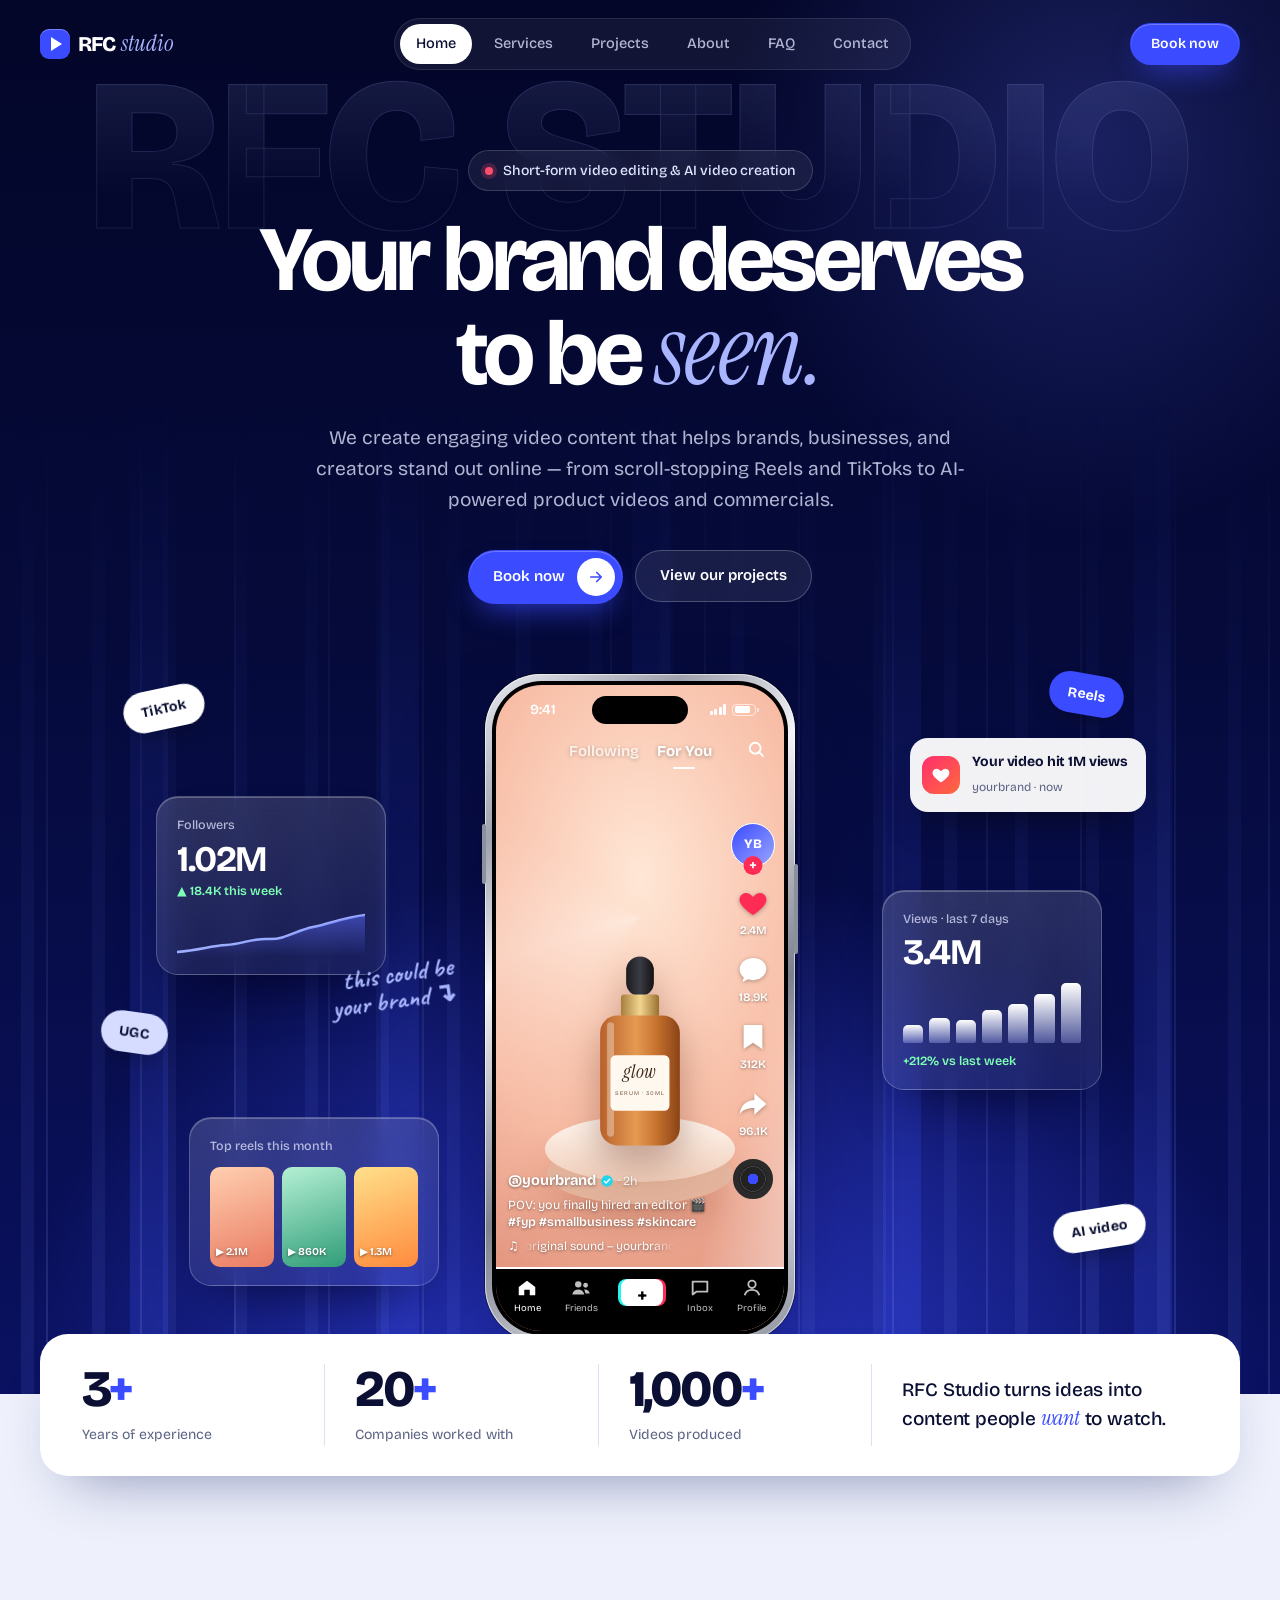
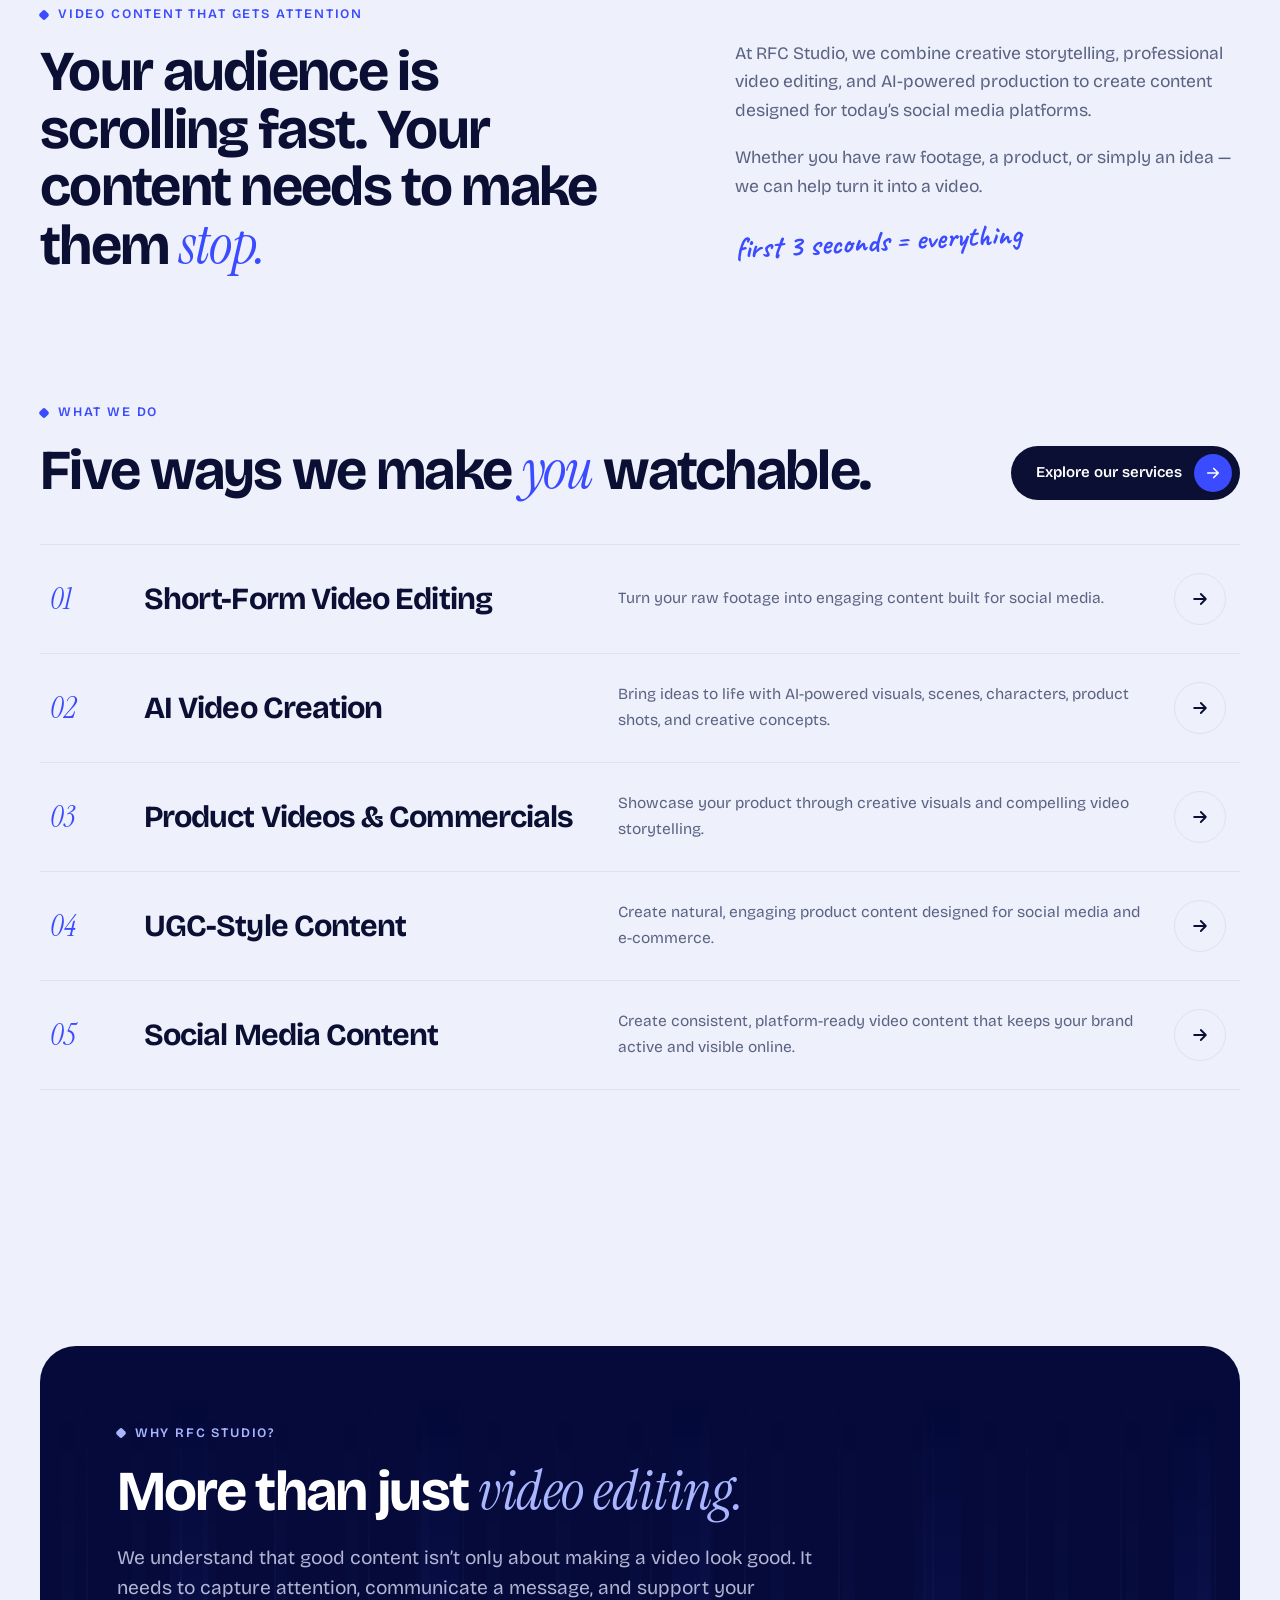
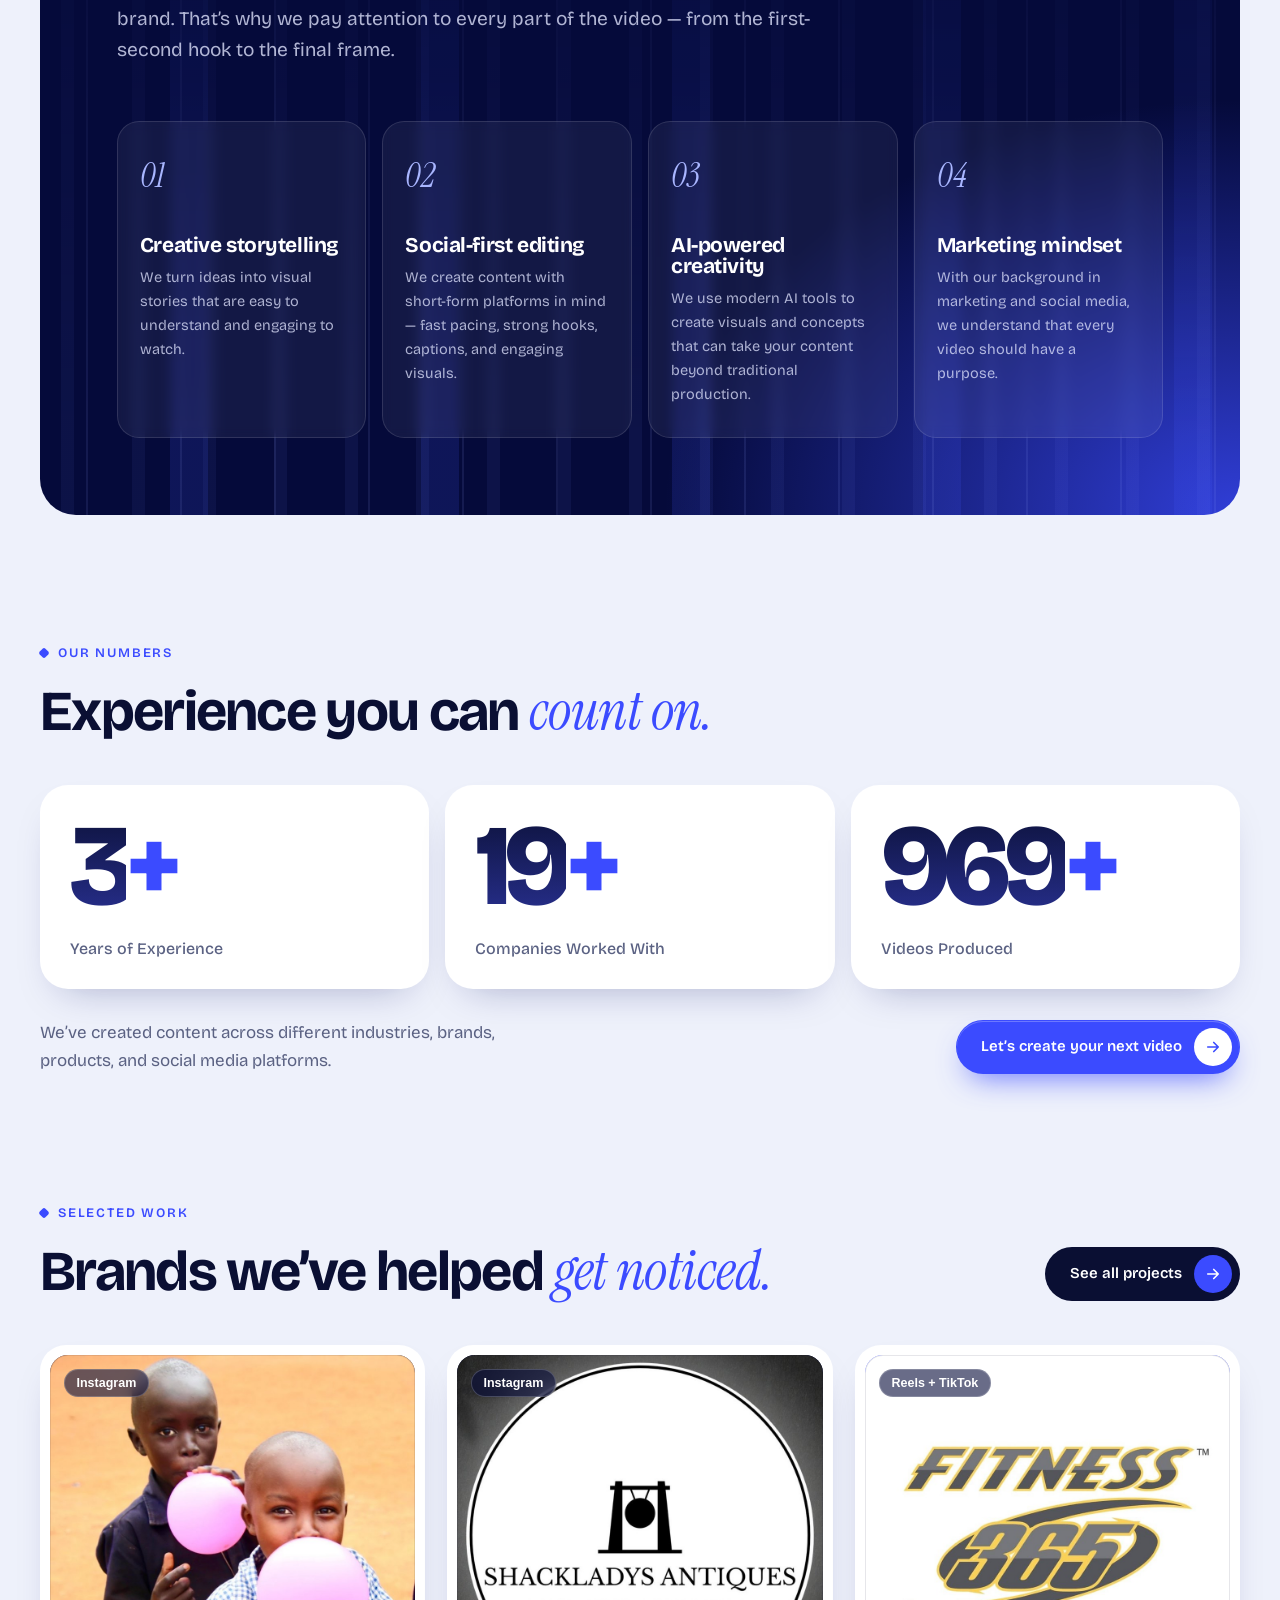
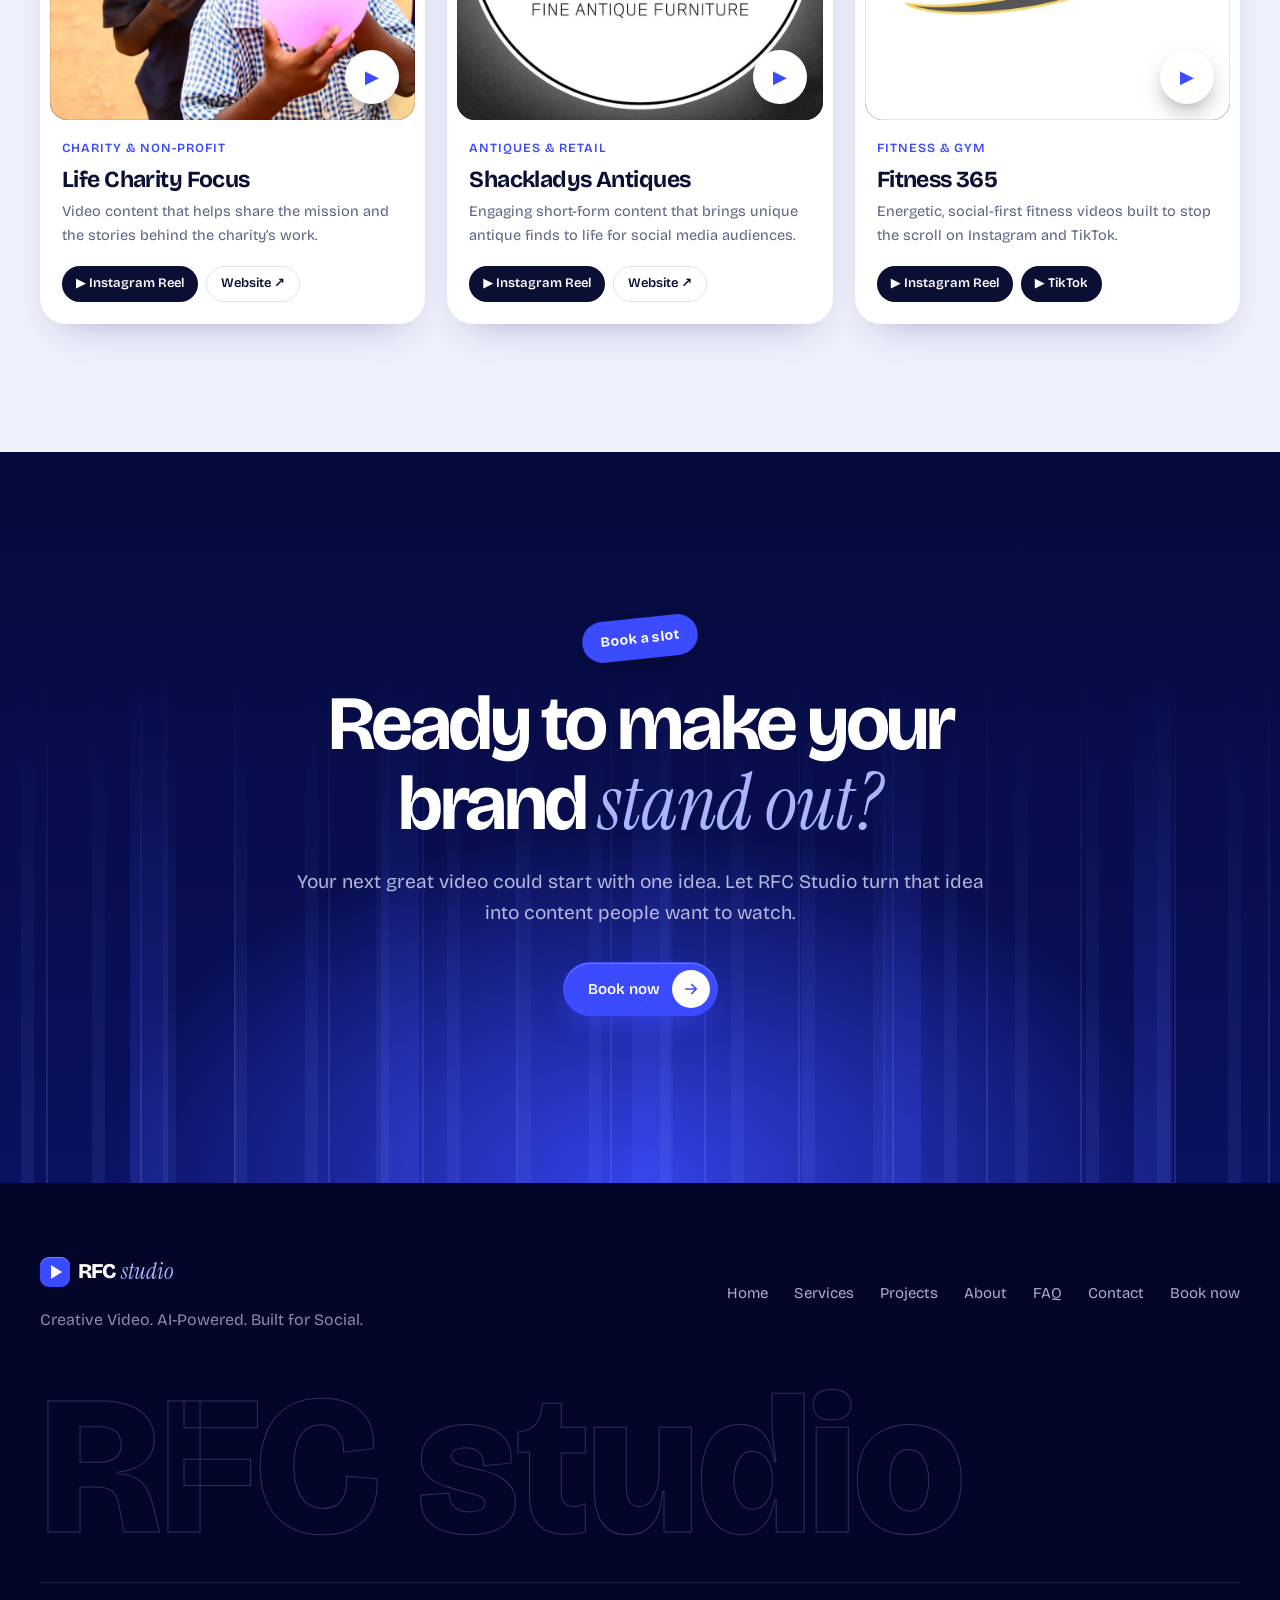
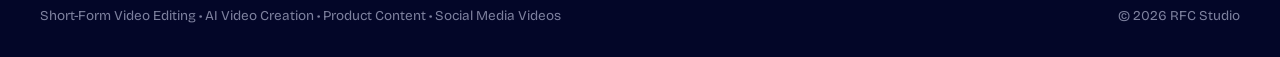
==== commit f6a989a3: "Add dedicated Book Now page with deliverables, packages, comparison and booking form All Book now bu" ====
--- a/index.html
+++ b/index.html
@@ -23,9 +23,10 @@
       <a href="projects.html">Projects</a>
       <a href="about.html">About</a>
       <a href="faq.html">FAQ</a>
-      <a href="contact.html" class="nav-mobile-cta">Contact</a>
+      <a href="contact.html">Contact</a>
+      <a href="book.html" class="nav-mobile-cta">Book now</a>
     </nav>
-    <a href="contact.html" class="btn btn-blue btn-sm nav-cta">Contact us</a>
+    <a href="book.html" class="btn btn-blue btn-sm nav-cta">Book now</a>
     <button class="menu-toggle" aria-label="Open menu" aria-expanded="false"><span></span><span></span></button>
   </header>
 
@@ -38,7 +39,7 @@
       <h1 class="display reveal">Your brand deserves<br />to be <em>seen.</em></h1>
       <p class="lead lead-light reveal">We create engaging video content that helps brands, businesses, and creators stand out online — from scroll-stopping Reels and TikToks to AI-powered product videos and commercials.</p>
       <div class="btn-row reveal">
-        <a href="contact.html" class="btn btn-blue">Book now<span class="btn-ico"><svg viewBox="0 0 24 24" aria-hidden="true"><path d="M5 12h14M13 6l6 6-6 6" fill="none" stroke="currentColor" stroke-width="2.2" stroke-linecap="round" stroke-linejoin="round"/></svg></span></a>
+        <a href="book.html" class="btn btn-blue">Book now<span class="btn-ico"><svg viewBox="0 0 24 24" aria-hidden="true"><path d="M5 12h14M13 6l6 6-6 6" fill="none" stroke="currentColor" stroke-width="2.2" stroke-linecap="round" stroke-linejoin="round"/></svg></span></a>
         <a href="projects.html" class="btn btn-glass">View our projects</a>
       </div>
     </div>
@@ -236,7 +237,7 @@
       </div>
       <div class="nums-foot reveal">
         <p>We’ve created content across different industries, brands, products, and social media platforms.</p>
-        <a href="contact.html" class="btn btn-blue">Let’s create your next video<span class="btn-ico"><svg viewBox="0 0 24 24" aria-hidden="true"><path d="M5 12h14M13 6l6 6-6 6" fill="none" stroke="currentColor" stroke-width="2.2" stroke-linecap="round" stroke-linejoin="round"/></svg></span></a>
+        <a href="book.html" class="btn btn-blue">Let’s create your next video<span class="btn-ico"><svg viewBox="0 0 24 24" aria-hidden="true"><path d="M5 12h14M13 6l6 6-6 6" fill="none" stroke="currentColor" stroke-width="2.2" stroke-linecap="round" stroke-linejoin="round"/></svg></span></a>
       </div>
     </div>
   </section>
@@ -288,7 +289,7 @@
       <span class="sticker s-a" aria-hidden="true">Book a slot</span>
       <h2 class="h2 reveal">Ready to make your brand <em>stand out?</em></h2>
       <p class="lead lead-light reveal">Your next great video could start with one idea. Let RFC Studio turn that idea into content people want to watch.</p>
-      <div class="reveal"><a href="contact.html" class="btn btn-blue">Book now<span class="btn-ico"><svg viewBox="0 0 24 24" aria-hidden="true"><path d="M5 12h14M13 6l6 6-6 6" fill="none" stroke="currentColor" stroke-width="2.2" stroke-linecap="round" stroke-linejoin="round"/></svg></span></a></div>
+      <div class="reveal"><a href="book.html" class="btn btn-blue">Book now<span class="btn-ico"><svg viewBox="0 0 24 24" aria-hidden="true"><path d="M5 12h14M13 6l6 6-6 6" fill="none" stroke="currentColor" stroke-width="2.2" stroke-linecap="round" stroke-linejoin="round"/></svg></span></a></div>
     </div>
   </section>
   <footer class="footer">
@@ -298,7 +299,7 @@
           <a href="index.html" class="logo"><span class="logo-mark" aria-hidden="true"></span><span class="logo-word">RFC</span><span class="logo-serif">studio</span></a>
           <p class="footer-tag">Creative Video. AI-Powered. Built for Social.</p>
         </div>
-        <nav class="footer-links" aria-label="Footer"><a href="index.html">Home</a><a href="services.html">Services</a><a href="projects.html">Projects</a><a href="about.html">About</a><a href="faq.html">FAQ</a><a href="contact.html">Contact</a></nav>
+        <nav class="footer-links" aria-label="Footer"><a href="index.html">Home</a><a href="services.html">Services</a><a href="projects.html">Projects</a><a href="about.html">About</a><a href="faq.html">FAQ</a><a href="contact.html">Contact</a><a href="book.html">Book now</a></nav>
       </div>
       <p class="footer-big" aria-hidden="true">RFC studio</p>
       <div class="footer-bottom">
--- a/styles.css
+++ b/styles.css
@@ -598,3 +598,107 @@
 .work-cover::after { content: ""; position: absolute; inset: 0; z-index: 2; border-radius: inherit; box-shadow: inset 0 0 0 1px rgba(10,15,51,.1); pointer-events: none; }
 .work-plat { z-index: 3; background: rgba(5,10,58,.6); border-color: rgba(255,255,255,.2); }
 .work-play { z-index: 3; }
+
+/* ===================== BOOK PAGE ===================== */
+.book-top { padding: 160px 0 110px; }
+.book-hero { position: relative; display: grid; grid-template-columns: 1.25fr 1fr; gap: 60px; align-items: center; }
+.btn-row-left { justify-content: flex-start; }
+.trust { list-style: none; padding: 0; margin: 34px 0 0; display: flex; flex-wrap: wrap; gap: 10px; }
+.trust li { padding: 8px 16px; border-radius: 99px; background: rgba(255,255,255,.07); border: 1px solid rgba(255,255,255,.14); color: rgba(225,230,255,.8); font-size: 14px; }
+.trust b { color: #fff; font-weight: 700; }
+
+.ticket { position: relative; max-width: 400px; justify-self: center; width: 100%; padding: 26px; border-radius: 28px; color: var(--ink); background: #fff; box-shadow: 0 50px 100px -40px rgba(0,0,40,.9); rotate: 3deg; }
+.ticket-head { display: flex; align-items: center; gap: 12px; padding-bottom: 18px; border-bottom: 1px solid var(--line); }
+.ticket-head b { display: block; font-size: 19px; letter-spacing: -0.02em; }
+.ticket-head span:not(.logo-mark) { font-size: 13px; color: var(--muted); }
+.ticket-list { list-style: none; margin: 8px 0 0; padding: 0; }
+.ticket-list li { display: grid; grid-template-columns: 90px 1fr 26px; align-items: center; gap: 10px; padding: 12px 0; border-bottom: 1px dashed var(--line); font-size: 15px; }
+.ticket-list li span { color: var(--muted); font-size: 13.5px; }
+.ticket-list li i { display: grid; place-items: center; width: 26px; height: 26px; border-radius: 50%; background: var(--blue); color: #fff; animation: tick 6s var(--ease) infinite both; animation-delay: calc(var(--n) * .35s); }
+.ticket-list li i svg { width: 15px; height: 15px; }
+@keyframes tick { 0% { transform: scale(0); } 6% { transform: scale(1.2); } 9%, 88% { transform: scale(1); } 96%, 100% { transform: scale(0); } }
+.ticket-cut { position: relative; height: 26px; margin: 4px -26px; }
+.ticket-cut::before, .ticket-cut::after { content: ""; position: absolute; top: 0; width: 26px; height: 26px; border-radius: 50%; background: #0a1160; }
+.ticket-cut::before { left: -13px; } .ticket-cut::after { right: -13px; }
+.ticket-foot { display: flex; justify-content: space-between; font-size: 14px; }
+.ticket-foot span { color: var(--muted); }
+.stamp { position: absolute; right: -14px; bottom: -20px; padding: 10px 18px; border: 3px solid var(--blue); border-radius: 12px; color: var(--blue); background: #fff; font-family: var(--hand); font-size: 32px; font-weight: 700; line-height: 1; rotate: -12deg; animation: stamp 6s var(--ease) infinite both; }
+@keyframes stamp { 0%, 30% { opacity: 0; transform: scale(1.8); } 36% { opacity: 1; transform: scale(.95); } 40%, 88% { opacity: 1; transform: scale(1); } 96%, 100% { opacity: 0; } }
+
+.head-lead { max-width: 44ch; }
+.gets { list-style: none; padding: 0; margin: 0; display: grid; grid-template-columns: repeat(3, 1fr); gap: 14px; }
+.get { display: flex; gap: 16px; align-items: flex-start; background: #fff; border-radius: 22px; padding: 24px; box-shadow: var(--shadow); }
+.get-ico { flex: none; display: grid; place-items: center; width: 40px; height: 40px; border-radius: 12px; background: var(--light); color: var(--blue); }
+.get-ico svg { width: 20px; height: 20px; }
+.get h3 { font-size: 18px; letter-spacing: -0.02em; margin-bottom: 6px; line-height: 1.2; }
+.get p { color: var(--muted); font-size: 14.5px; }
+
+.pkgs { display: grid; grid-template-columns: repeat(3, 1fr); gap: 18px; margin-top: 44px; align-items: stretch; }
+.pkg { position: relative; display: flex; flex-direction: column; background: #fff; border-radius: 30px; padding: 32px; box-shadow: var(--shadow); }
+.pkg-featured { background: radial-gradient(90% 70% at 100% 0%, rgba(95,109,255,.7), transparent 60%), var(--navy); color: #fff; transform: translateY(-12px); box-shadow: 0 40px 80px -30px rgba(10,17,96,.7); }
+.pkg-flag { position: absolute; top: -14px; right: 24px; padding: 7px 14px; border-radius: 99px; background: var(--blue); color: #fff; font-size: 13px; font-weight: 600; rotate: 3deg; }
+.pkg-tag { font-family: var(--serif); font-style: italic; font-size: 22px; color: var(--blue); }
+.pkg-featured .pkg-tag { color: var(--ice); }
+.pkg h3 { font-size: 32px; letter-spacing: -0.035em; margin: 4px 0 10px; }
+.pkg-desc { color: var(--muted); font-size: 15px; }
+.pkg-featured .pkg-desc { color: rgba(225,230,255,.78); }
+.pkg ul { list-style: none; padding: 0; margin: 24px 0; display: grid; gap: 12px; }
+.pkg li { display: flex; gap: 10px; align-items: flex-start; font-size: 15px; font-weight: 500; }
+.pkg li svg { flex: none; width: 20px; height: 20px; color: var(--blue); margin-top: 1px; }
+.pkg-featured li svg { color: var(--ice); }
+.pkg-price { margin-top: auto; padding-top: 20px; border-top: 1px solid var(--line); font-weight: 700; font-size: 18px; margin-bottom: 18px; }
+.pkg-featured .pkg-price { border-color: rgba(255,255,255,.15); }
+.pkg-price span { font-weight: 400; font-size: 14px; color: var(--muted); }
+.pkg-featured .pkg-price span { color: rgba(225,230,255,.65); }
+.pkg-note { margin-top: 28px; text-align: center; color: var(--muted); }
+
+.cmp .panel-head { margin-bottom: 40px; }
+.cmp-table { position: relative; display: grid; gap: 10px; }
+.cmp-row { display: grid; grid-template-columns: 1fr 1fr; gap: 10px; }
+.cmp-row p { display: flex; gap: 12px; align-items: center; padding: 18px 22px; border-radius: 16px; font-size: 16px; }
+.cmp-labels p { padding: 0 22px 4px; font-size: 13px; font-weight: 600; letter-spacing: .14em; text-transform: uppercase; color: rgba(225,230,255,.6); }
+.cmp-labels p:last-child { color: var(--ice); }
+.cmp-no { background: rgba(255,255,255,.04); color: rgba(225,230,255,.6); text-decoration: line-through; text-decoration-color: rgba(255,120,140,.6); }
+.cmp-yes { background: var(--blue); color: #fff; font-weight: 600; }
+.cmp-row i { flex: none; display: grid; place-items: center; width: 26px; height: 26px; border-radius: 50%; font-style: normal; font-size: 13px; text-decoration: none; }
+.cmp-no i { background: rgba(255,120,140,.15); color: #ff8fa3; }
+.cmp-yes i { background: #fff; color: var(--blue); }
+.cmp-yes i svg { width: 15px; height: 15px; }
+
+.bsteps { list-style: none; padding: 0; margin: 44px 0 0; display: grid; grid-template-columns: repeat(3, 1fr); gap: 18px; }
+.bsteps li { position: relative; background: #fff; border-radius: 26px; padding: 30px; box-shadow: var(--shadow); }
+.bsteps span { font-family: var(--serif); font-style: italic; font-size: 64px; line-height: 1; color: var(--blue); }
+.bsteps h3 { font-size: 23px; letter-spacing: -0.025em; margin: 18px 0 8px; }
+.bsteps p { color: var(--muted); }
+.bsteps li:not(:last-child)::after { content: "→"; position: absolute; right: -16px; top: 50%; translate: 0 -50%; z-index: 1; display: grid; place-items: center; width: 34px; height: 34px; border-radius: 50%; background: var(--blue); color: #fff; font-size: 16px; }
+
+.assure { list-style: none; padding: 0; margin: 30px 0 0; display: grid; gap: 14px; }
+.assure li { display: flex; gap: 14px; align-items: flex-start; color: var(--muted); font-size: 16px; }
+.assure li svg { flex: none; width: 26px; height: 26px; padding: 5px; border-radius: 50%; background: var(--blue); color: #fff; }
+.assure b { color: var(--ink); }
+.book-faq-title { margin-bottom: 30px; }
+
+@media (max-width: 1080px) {
+  .gets { grid-template-columns: repeat(2, 1fr); }
+  .pkgs { grid-template-columns: 1fr; max-width: 560px; margin-inline: auto; }
+  .pkg-featured { transform: none; }
+}
+@media (max-width: 860px) {
+  .book-hero { grid-template-columns: 1fr; gap: 50px; }
+  .bsteps { grid-template-columns: 1fr; }
+  .bsteps li:not(:last-child)::after { right: 50%; top: auto; bottom: -24px; translate: 50% 0; content: "↓"; }
+}
+@media (max-width: 600px) {
+  .book-top { padding: 130px 0 80px; }
+  .gets { grid-template-columns: 1fr; }
+  .cmp-row { grid-template-columns: 1fr; gap: 6px; }
+  .cmp-labels { display: none; }
+  .cmp-row + .cmp-row { margin-top: 10px; }
+  .ticket { rotate: 0deg; }
+  .stamp { right: 6px; }
+  .pkg { padding: 26px; }
+}
+.book-hero .lead { margin-top: 24px; }
+.ticket-cut { height: 0; margin: 10px 0 16px; border-top: 2px dashed var(--line); }
+.ticket-cut::before, .ticket-cut::after { display: none; }
+.stamp { right: -18px; top: -22px; bottom: auto; }
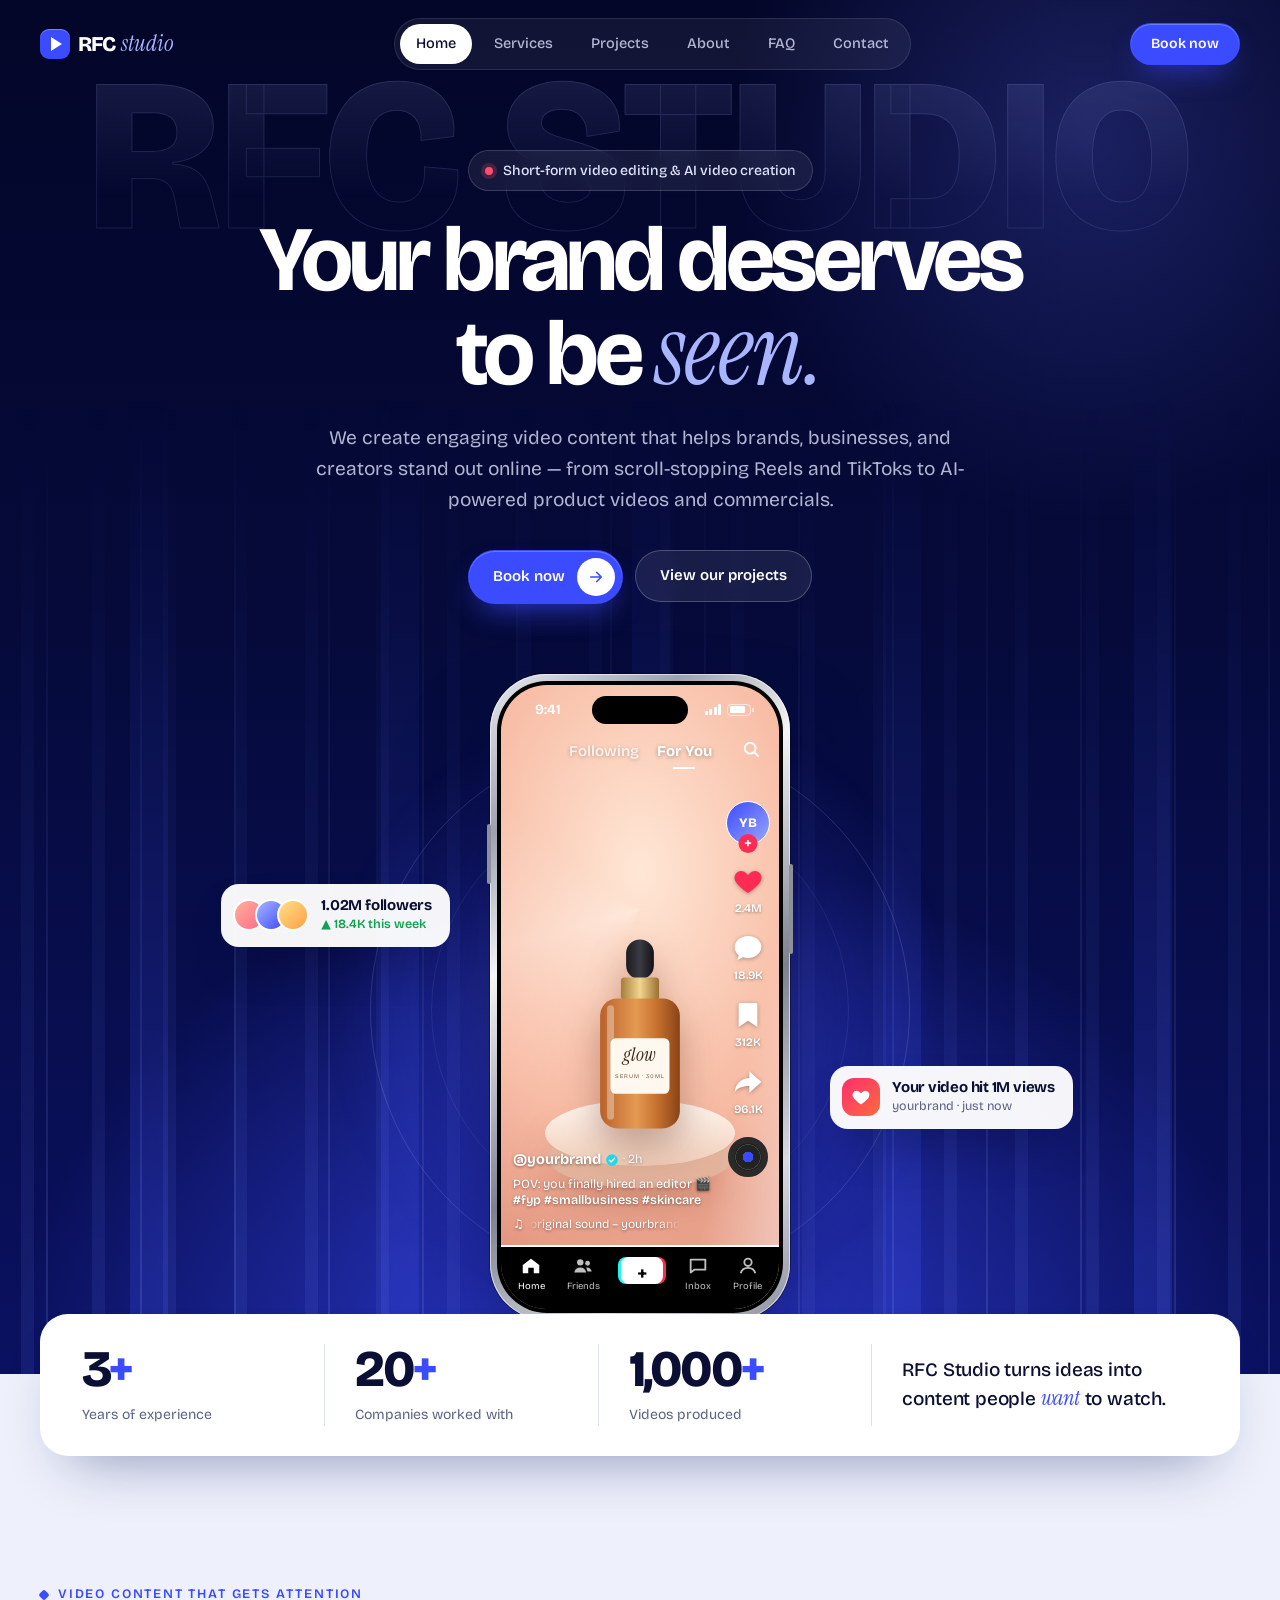
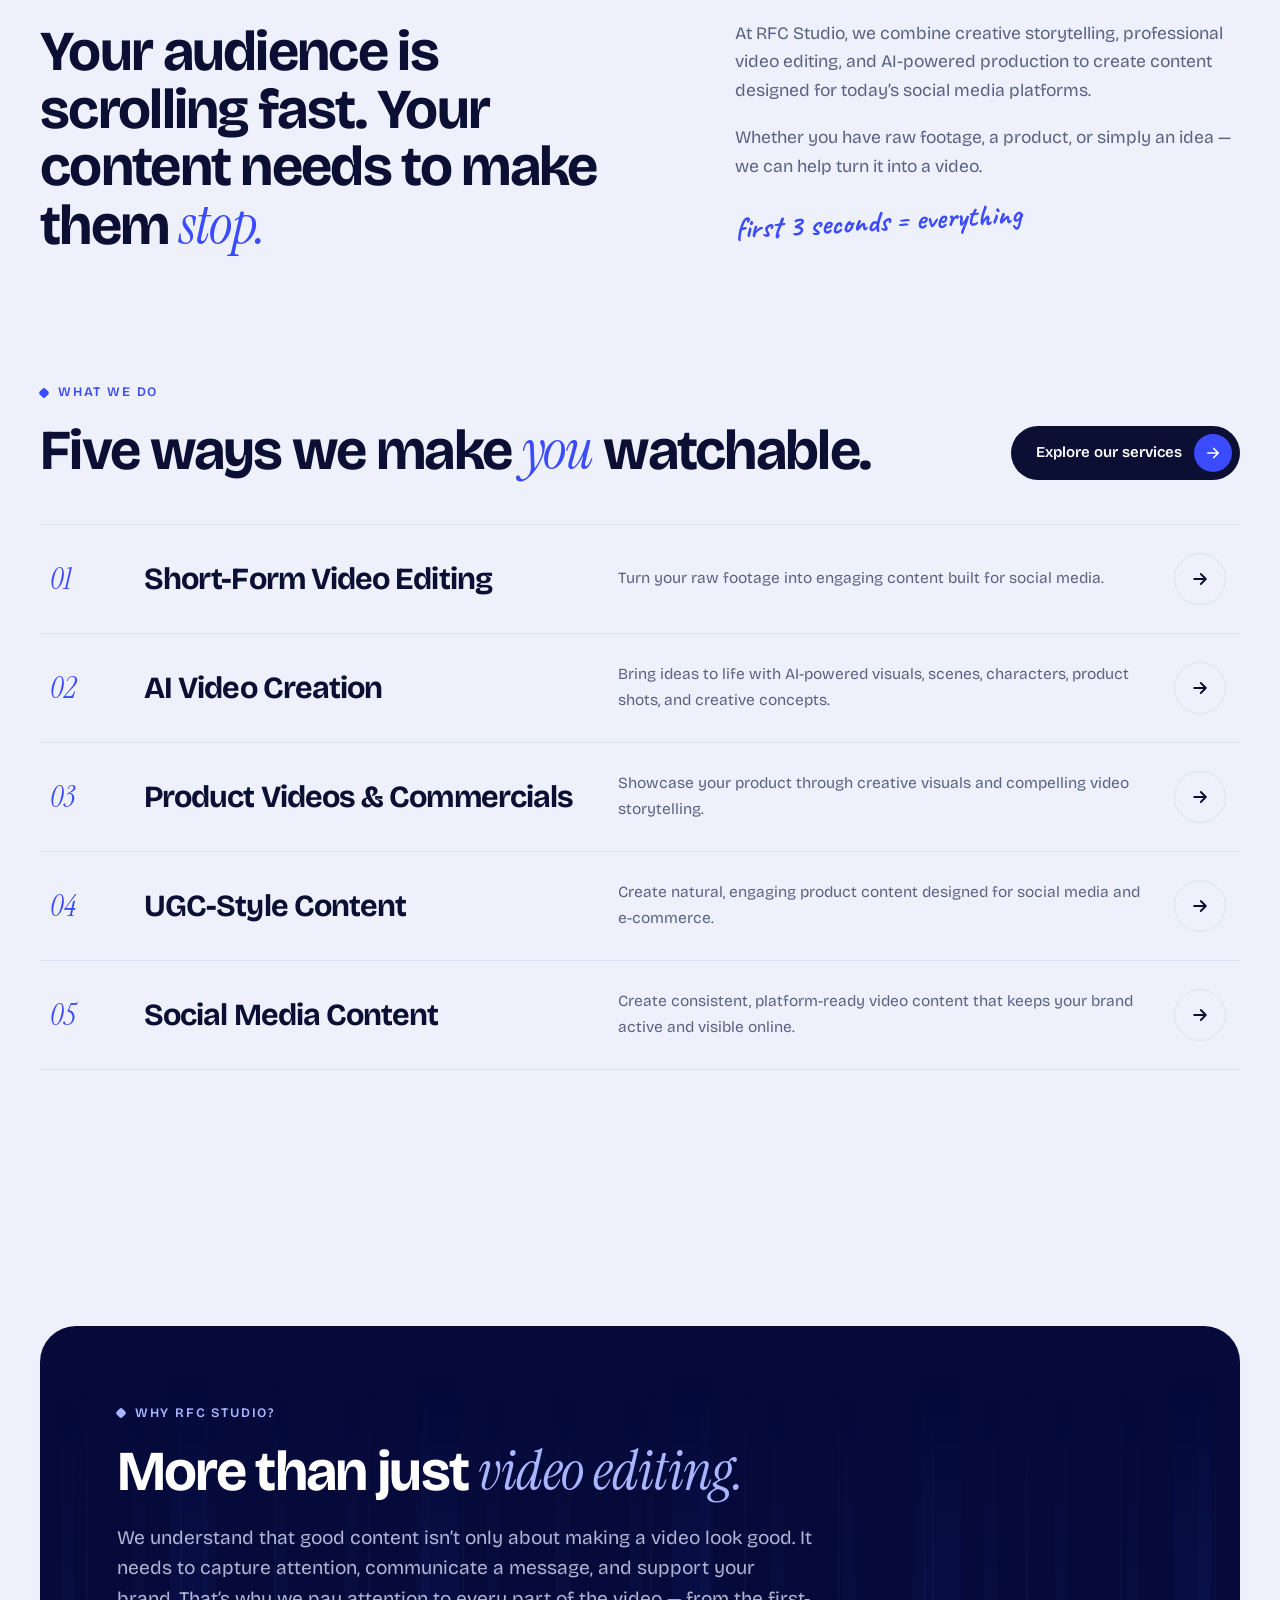
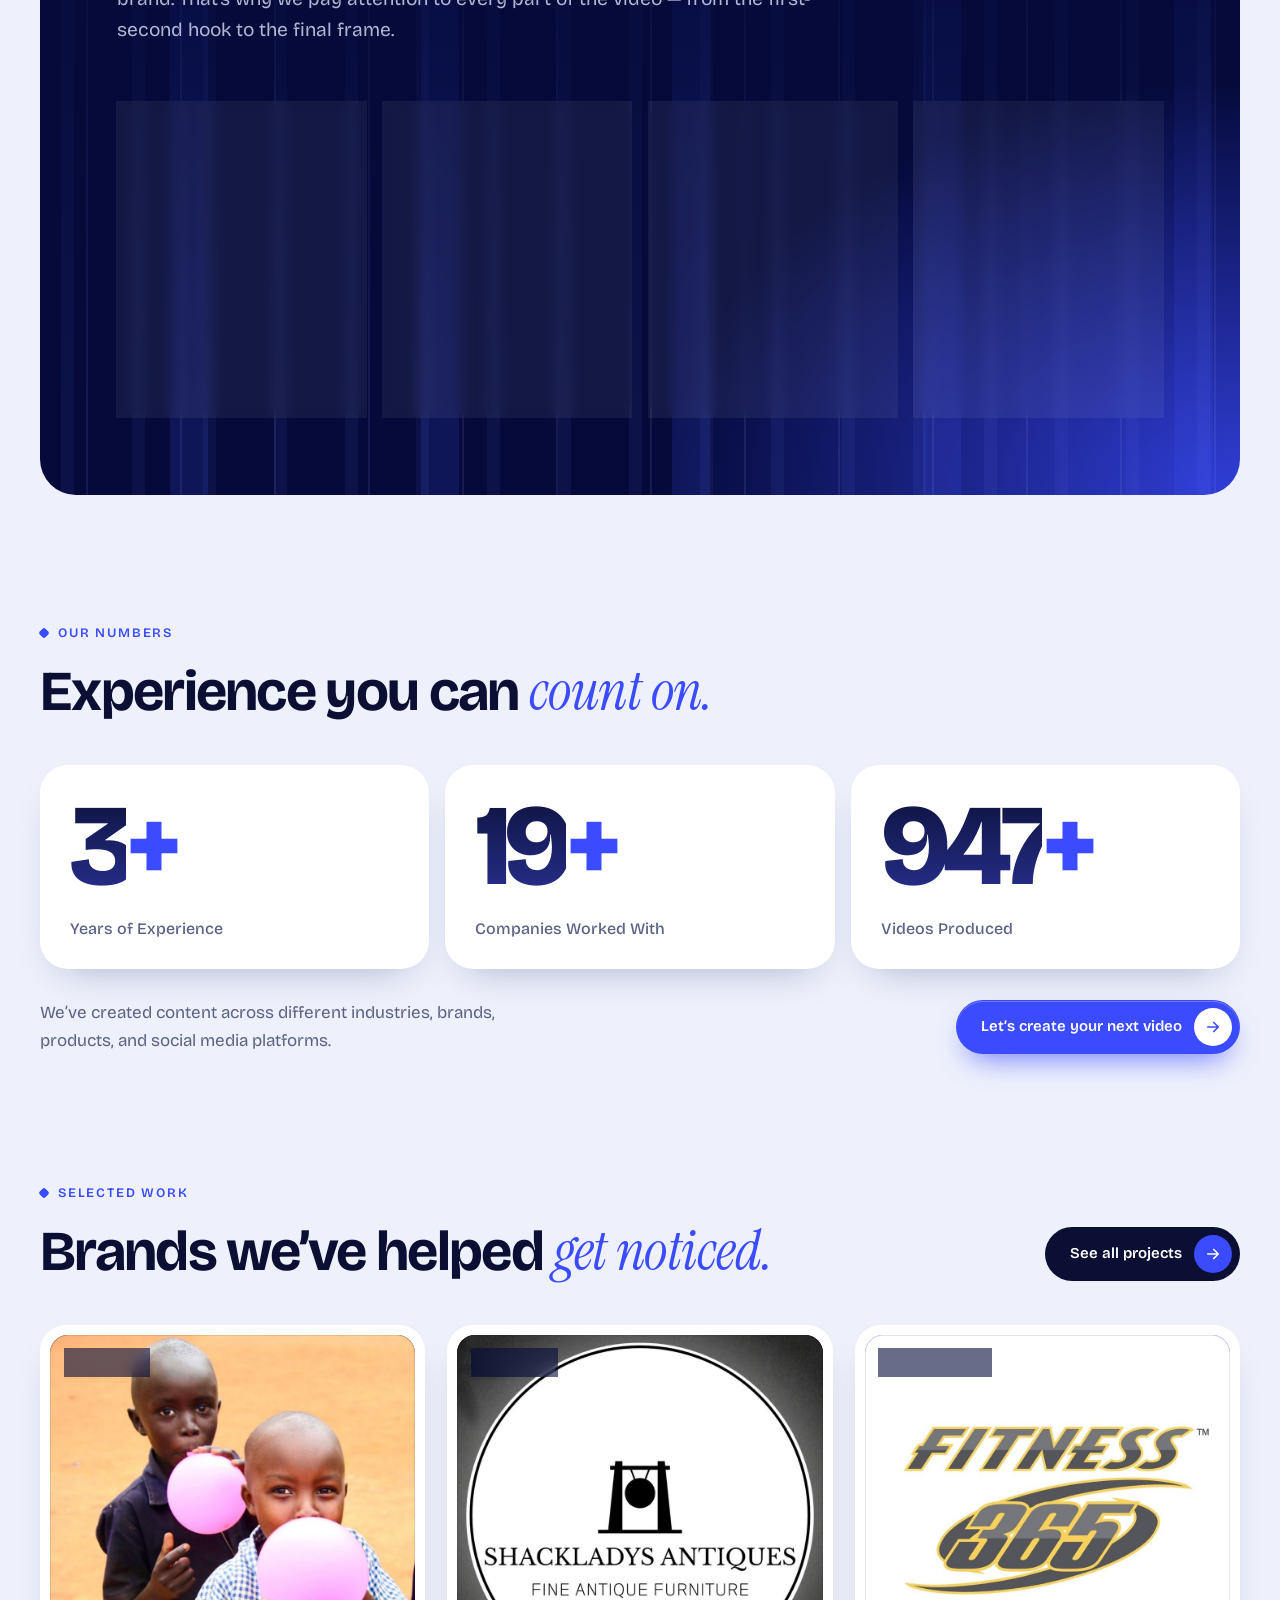
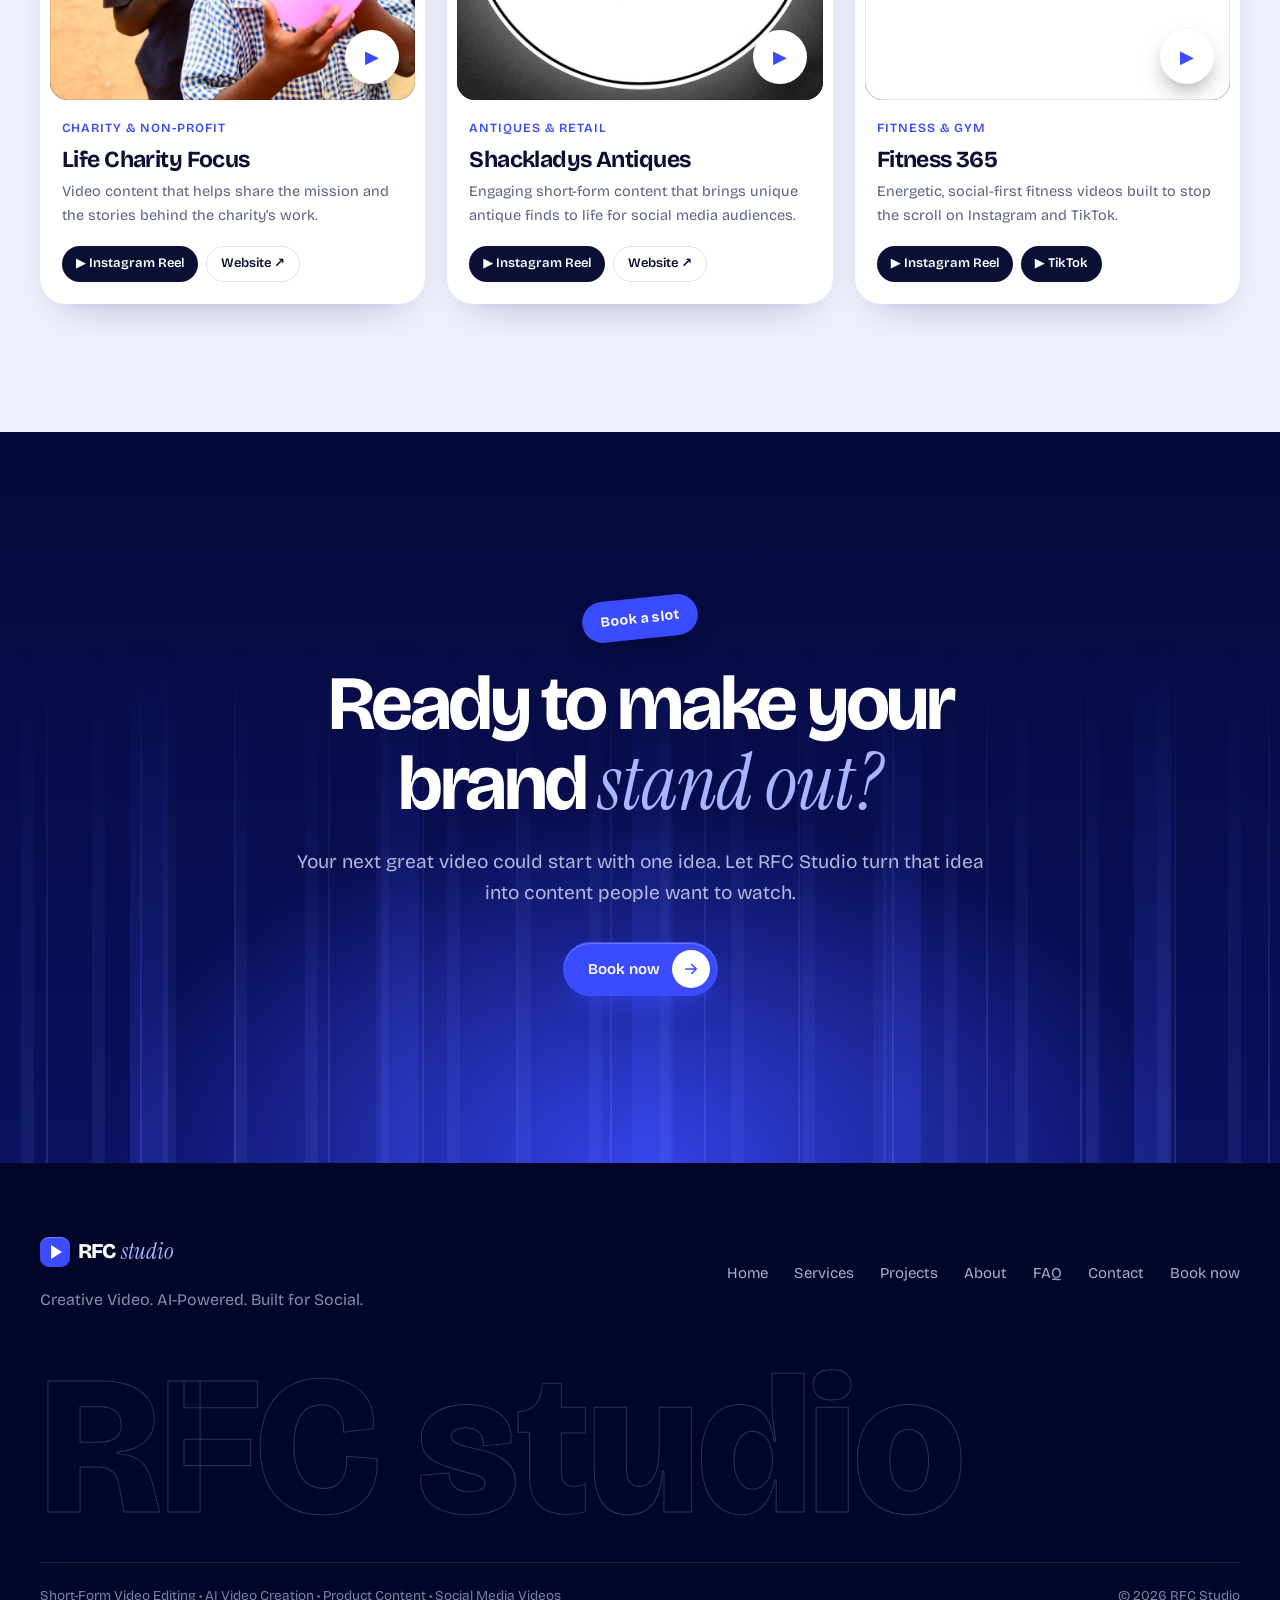
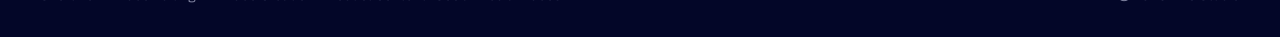
==== commit 39d2c03c: "Simplify home hero stage: phone with soft glow and two clean floating chips Co-Authored-By: Claude O" ====
--- a/index.html
+++ b/index.html
@@ -44,22 +44,13 @@
       </div>
     </div>
 
-    <div class="stage reveal">
-      <span class="sticker st-1" aria-hidden="true">TikTok</span>
-      <span class="sticker st-2" aria-hidden="true">Reels</span>
-      <span class="sticker st-3" aria-hidden="true">UGC</span>
-      <span class="sticker st-4" aria-hidden="true">AI video</span>
-
-      <div class="glass g-followers" aria-hidden="true">
-        <p class="g-label">Followers</p>
-        <p class="g-big"><span data-count="1020000" data-format="short">0</span></p>
-        <p class="g-up">▲ 18.4K this week</p>
-        <svg class="spark" viewBox="0 0 160 44" preserveAspectRatio="none"><path d="M0 40 C20 38 28 34 42 33 S64 26 78 27 102 18 116 15 140 6 160 3" fill="none" stroke="#9fb0ff" stroke-width="2.5" stroke-linecap="round"/><path d="M0 40 C20 38 28 34 42 33 S64 26 78 27 102 18 116 15 140 6 160 3 V44 H0z" fill="url(#sg)" opacity=".5"/><defs><linearGradient id="sg" x1="0" y1="0" x2="0" y2="1"><stop offset="0" stop-color="#5f6dff"/><stop offset="1" stop-color="#5f6dff" stop-opacity="0"/></linearGradient></defs></svg>
-      </div>
-
-      <div class="toast" aria-hidden="true">
-        <span class="toast-ico"><svg viewBox="0 0 24 24" aria-hidden="true"><path d="M12 21s-7.5-4.6-9.6-9.2C.9 8.4 3 4.5 6.7 4.5c2 0 3.6 1.1 5.3 3 1.7-1.9 3.3-3 5.3-3 3.7 0 5.8 3.9 4.3 7.3C19.5 16.4 12 21 12 21z" fill="currentColor"/></svg></span>
-        <div><b>Your video hit 1M views</b><span>yourbrand · now</span></div>
+    <div class="stage stage-clean reveal">
+      <div class="stage-glow" aria-hidden="true"></div>
+      <div class="stage-ring" aria-hidden="true"></div>
+
+      <div class="chip chip-left" aria-hidden="true">
+        <span class="chip-avatars"><i></i><i></i><i></i></span>
+        <div><b><span data-count="1020000" data-format="short">0</span> followers</b><span class="chip-up">▲ 18.4K this week</span></div>
       </div>
 
       
@@ -122,19 +113,10 @@
         </div>
       </div>
 
-      <div class="glass g-views" aria-hidden="true">
-        <p class="g-label">Views · last 7 days</p>
-        <p class="g-big">3.4M</p>
-        <div class="bars"><i style="--h:30%"></i><i style="--h:42%"></i><i style="--h:38%"></i><i style="--h:55%"></i><i style="--h:64%"></i><i style="--h:82%"></i><i style="--h:100%"></i></div>
-        <p class="g-up">+212% vs last week</p>
-      </div>
-
-      <div class="glass g-reels" aria-hidden="true">
-        <p class="g-label">Top reels this month</p>
-        <div class="mini-reels"><span class="mr mr1"><b>▶ 2.1M</b></span><span class="mr mr2"><b>▶ 860K</b></span><span class="mr mr3"><b>▶ 1.3M</b></span></div>
-      </div>
-
-      <p class="note n-phone" aria-hidden="true">this could be<br />your brand ↴</p>
+      <div class="chip chip-right" aria-hidden="true">
+        <span class="toast-ico"><svg viewBox="0 0 24 24" aria-hidden="true"><path d="M12 21s-7.5-4.6-9.6-9.2C.9 8.4 3 4.5 6.7 4.5c2 0 3.6 1.1 5.3 3 1.7-1.9 3.3-3 5.3-3 3.7 0 5.8 3.9 4.3 7.3C19.5 16.4 12 21 12 21z" fill="currentColor"/></svg></span>
+        <div><b>Your video hit 1M views</b><span>yourbrand · just now</span></div>
+      </div>
     </div>
   </section>
 
--- a/styles.css
+++ b/styles.css
@@ -702,3 +702,51 @@
 .ticket-cut { height: 0; margin: 10px 0 16px; border-top: 2px dashed var(--line); }
 .ticket-cut::before, .ticket-cut::after { display: none; }
 .stamp { right: -18px; top: -22px; bottom: auto; }
+
+/* ---------- Clean hero stage ---------- */
+.stage-clean { height: 700px; }
+.stage-glow { position: absolute; left: 50%; top: 48%; width: 620px; height: 620px; translate: -50% -50%; border-radius: 50%;
+  background: radial-gradient(circle, rgba(95,109,255,.55) 0%, rgba(59,75,255,.18) 45%, transparent 70%); filter: blur(10px); pointer-events: none; }
+.stage-ring { position: absolute; left: 50%; top: 48%; width: 540px; height: 540px; translate: -50% -50%; border-radius: 50%;
+  border: 1px solid rgba(169,182,255,.18); pointer-events: none; }
+.stage-ring::after { content: ""; position: absolute; inset: 60px; border-radius: 50%; border: 1px solid rgba(169,182,255,.1); }
+.stage-clean .iphone { width: 300px; }
+
+.chip {
+  position: absolute; z-index: 3; display: flex; align-items: center; gap: 12px;
+  padding: 12px 18px 12px 12px; border-radius: 18px; color: var(--ink);
+  background: rgba(255,255,255,.96); box-shadow: 0 24px 50px -24px rgba(0,0,30,.7);
+  animation: bob 7s ease-in-out infinite;
+}
+.chip b { display: block; font-size: 15px; letter-spacing: -0.015em; line-height: 1.25; }
+.chip div > span { display: block; font-size: 12.5px; color: var(--muted); }
+.chip .chip-up { color: #12a150; font-weight: 600; }
+.chip-left { right: calc(50% + 190px); top: 30%; }
+.chip-right { left: calc(50% + 190px); top: 56%; animation-delay: -3.5s; }
+.chip-avatars { display: flex; }
+.chip-avatars i { width: 32px; height: 32px; border-radius: 50%; border: 2px solid #fff; margin-left: -10px; }
+.chip-avatars i:first-child { margin-left: 0; background: linear-gradient(135deg, #ffb199, #ff6a88); }
+.chip-avatars i:nth-child(2) { background: linear-gradient(135deg, #a9b6ff, #3b4bff); }
+.chip-avatars i:nth-child(3) { background: linear-gradient(135deg, #ffe08a, #ff9f43); }
+.chip .toast-ico { flex: none; }
+
+@media (max-width: 860px) {
+  .chip-left { right: auto; left: 0; top: 18%; }
+  .chip-right { left: auto; right: 0; top: 62%; }
+  .stage-glow { width: 460px; height: 460px; }
+  .stage-ring { width: 400px; height: 400px; }
+}
+@media (max-width: 600px) {
+  .stage-clean { height: 600px; }
+  .stage-clean .iphone { width: 258px; }
+  .chip { padding: 9px 12px 9px 9px; gap: 9px; border-radius: 14px; }
+  .chip b { font-size: 12.5px; }
+  .chip div > span { font-size: 11px; }
+  .chip-avatars i { width: 24px; height: 24px; margin-left: -8px; }
+  .chip .toast-ico { width: 30px; height: 30px; border-radius: 10px; }
+  .chip-left { left: 4px; top: 14%; }
+  .chip-right { right: 4px; top: 70%; }
+  .stage-ring { width: 330px; height: 330px; }
+  .stage-glow { width: 360px; height: 360px; }
+}
+@media (max-width: 600px) { .stage-clean .chip { display: none; } }
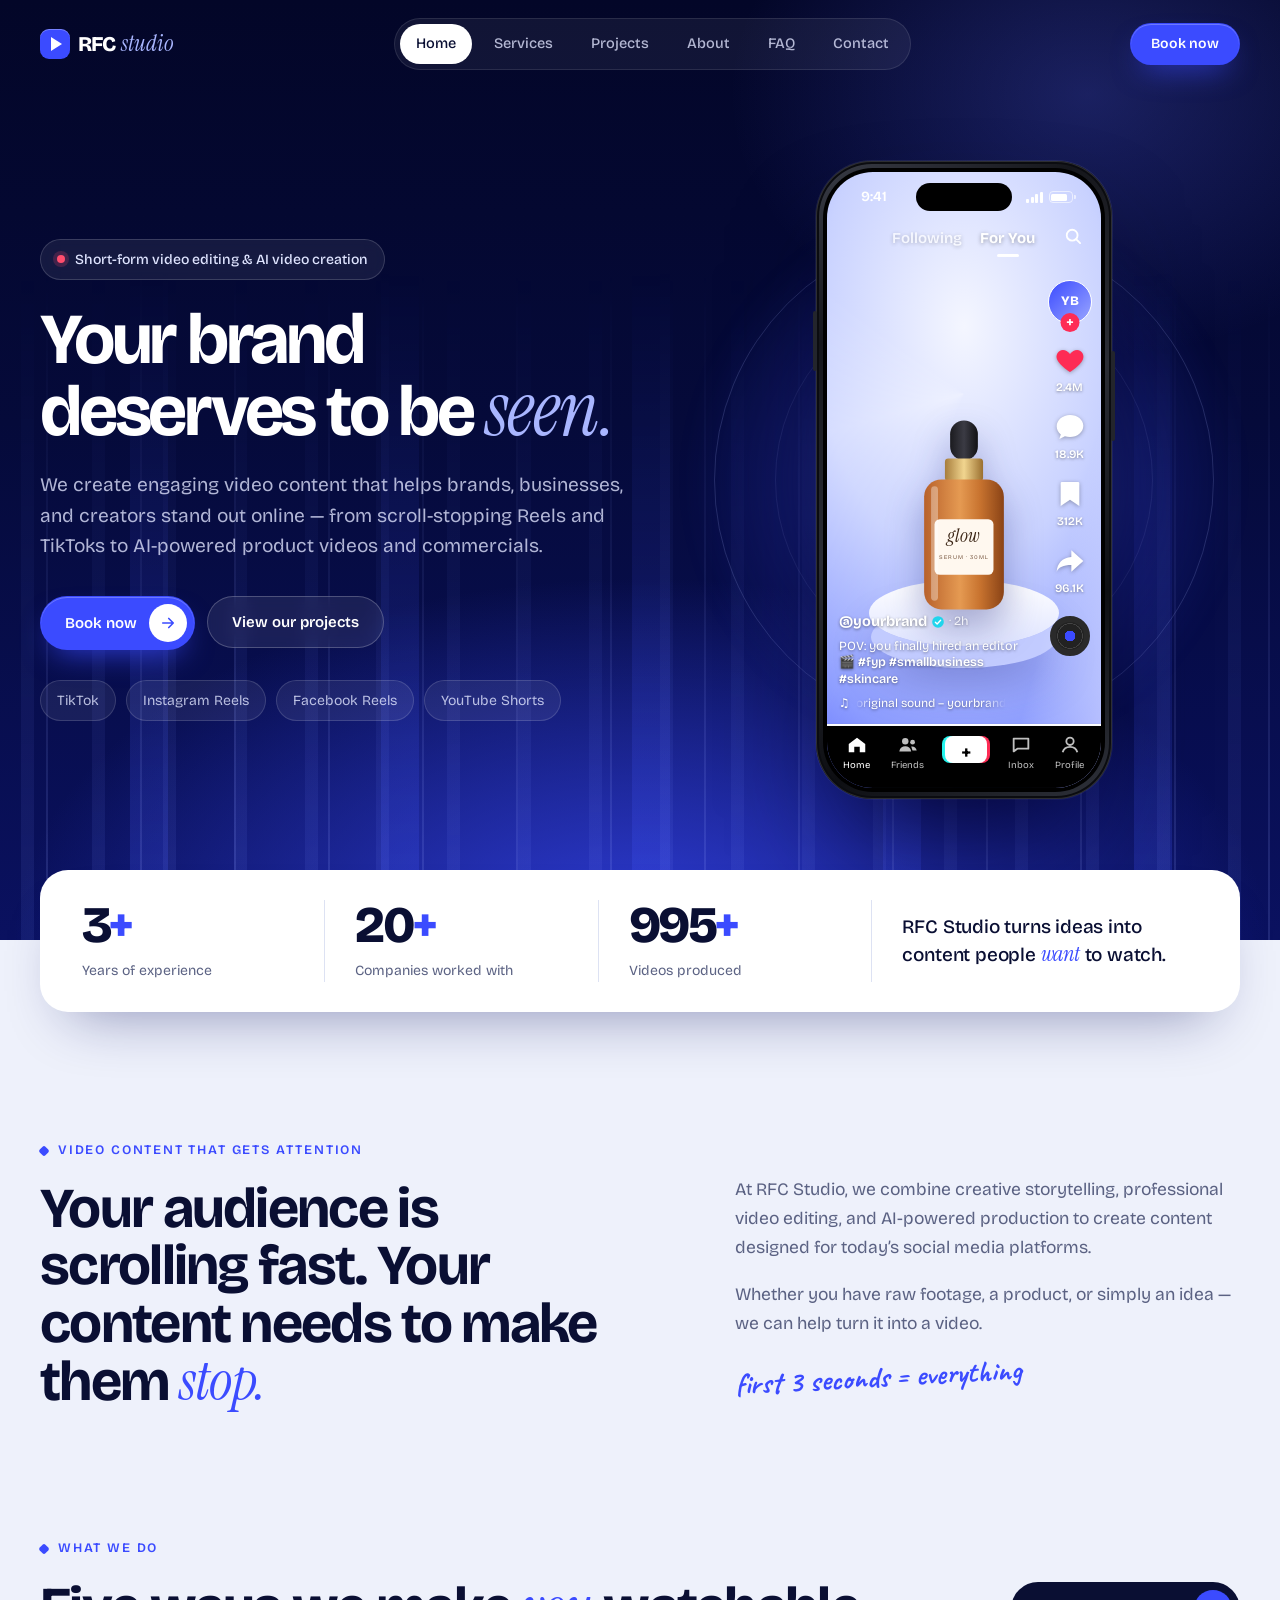
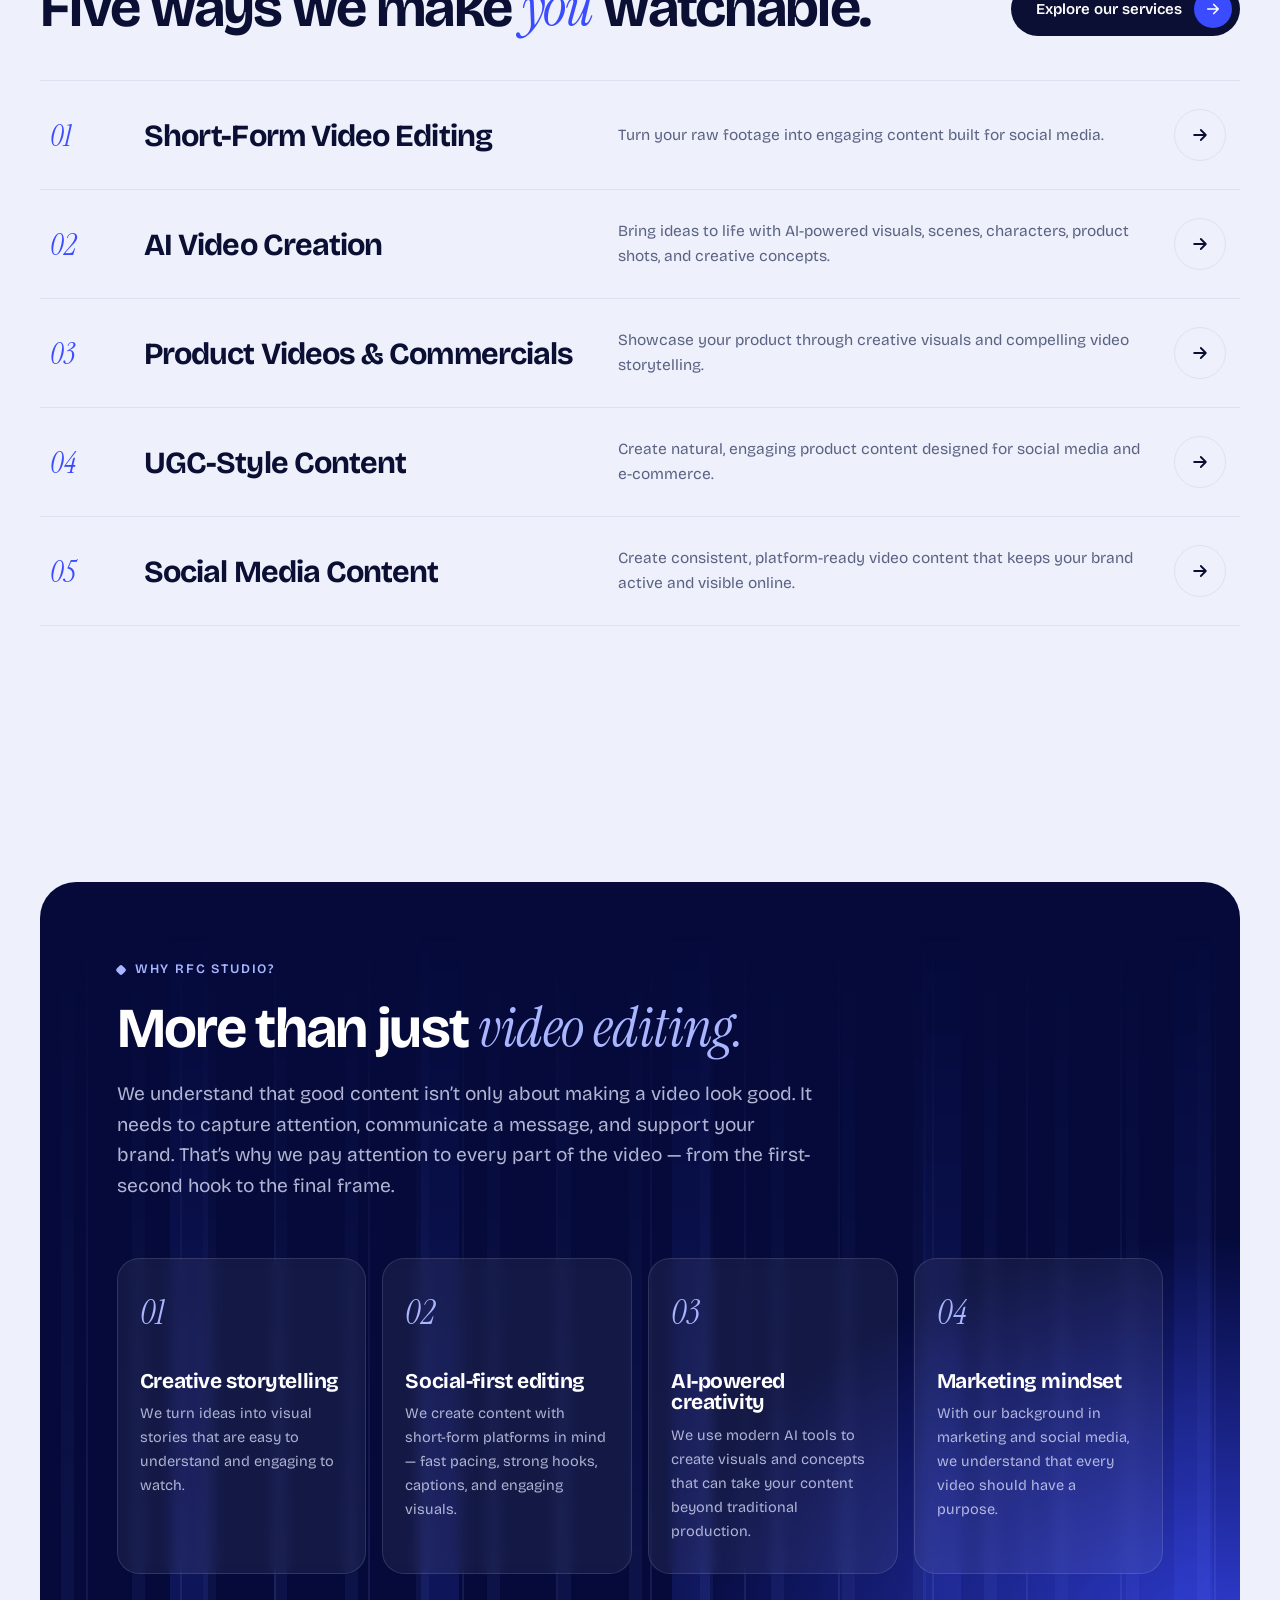
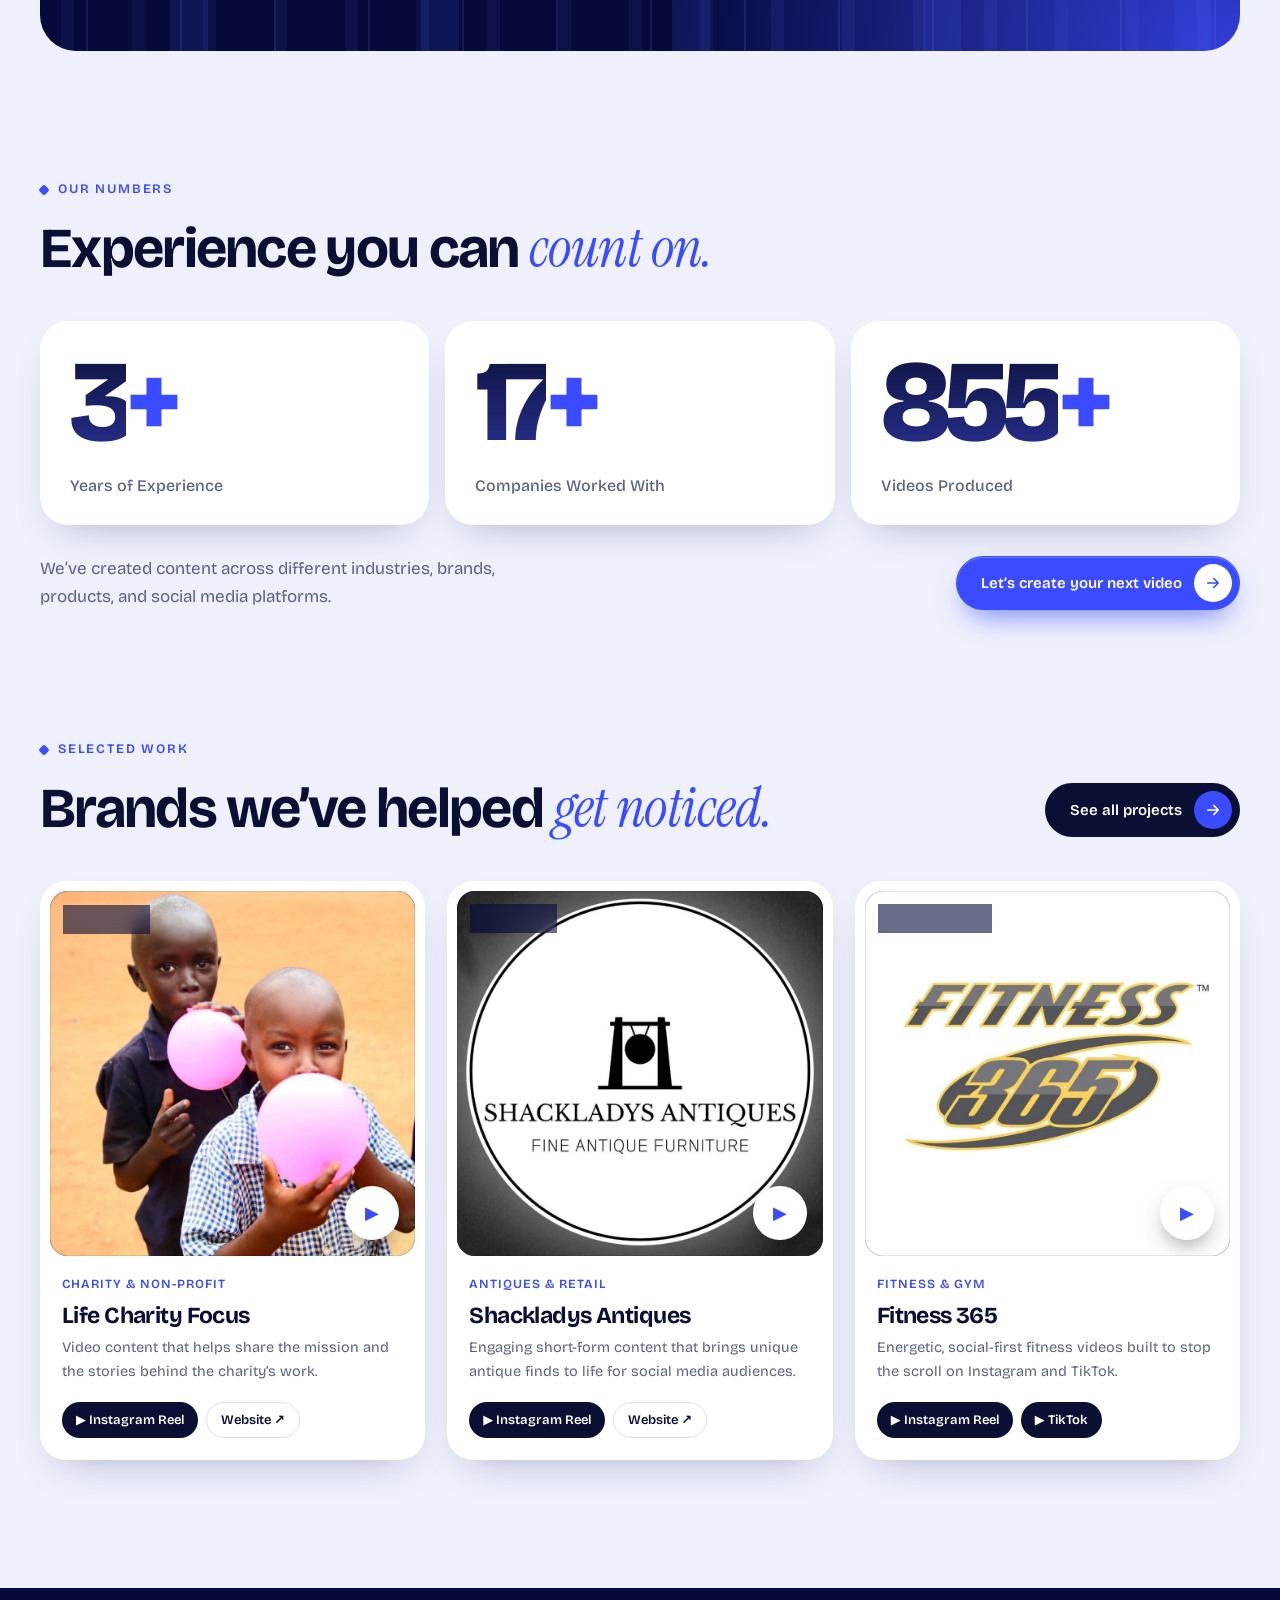
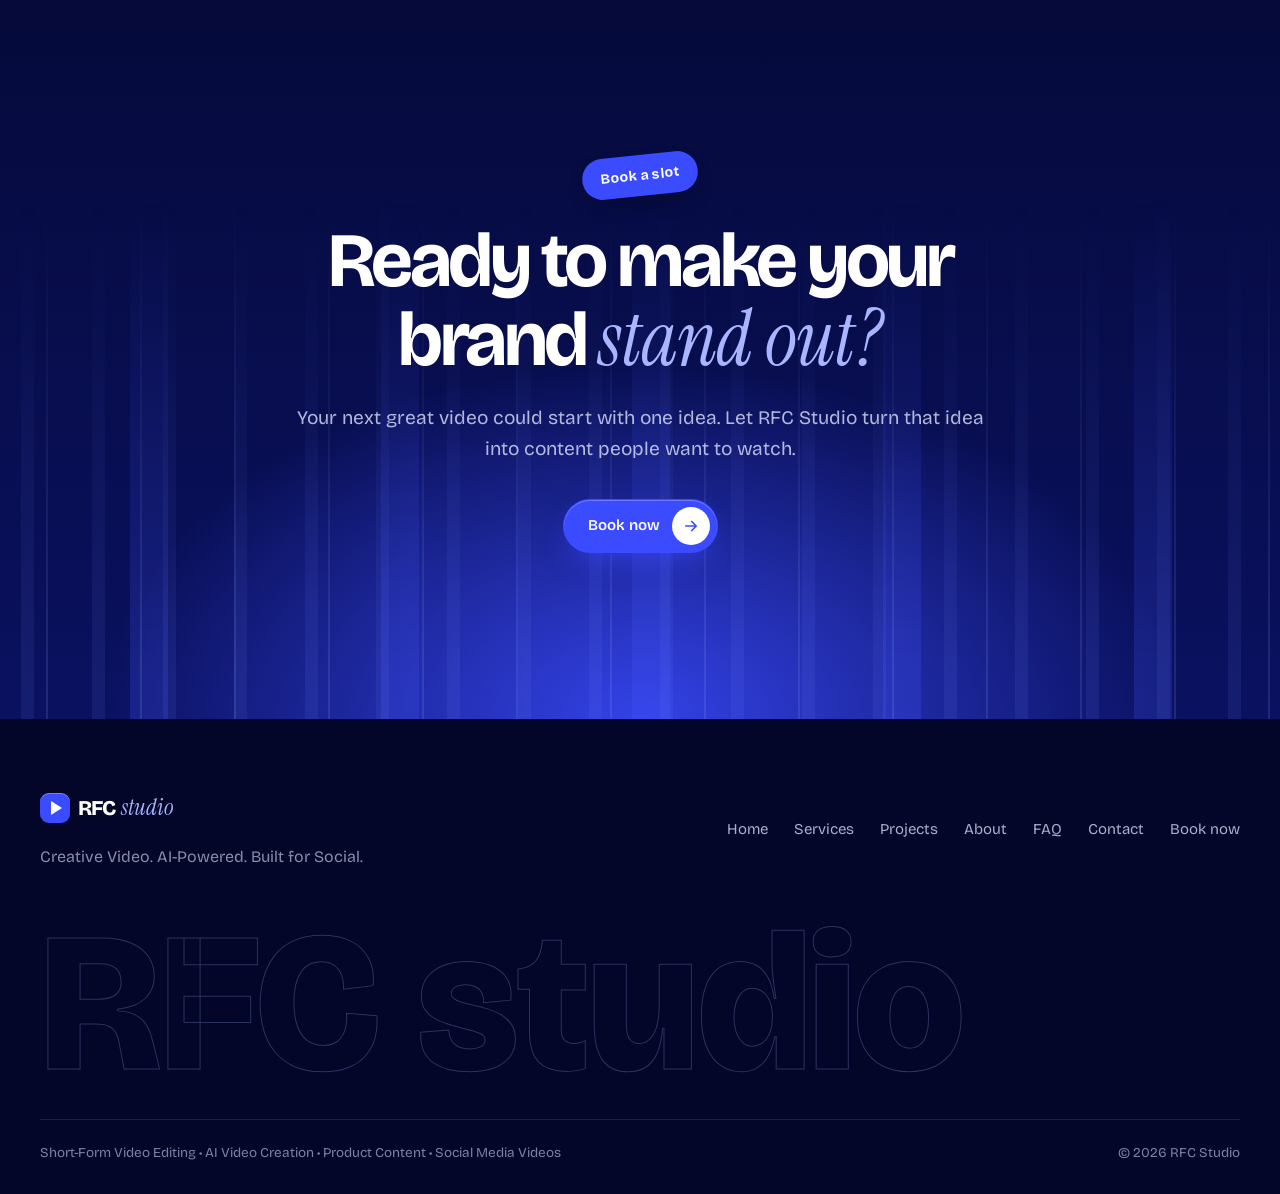
==== commit 5f6660bd: "Hero: text left, phone right; black titanium phone with cool-toned scene; remove floating chips Co-A" ====
--- a/index.html
+++ b/index.html
@@ -34,15 +34,19 @@
   <section class="top home-top">
     <div class="stripes" aria-hidden="true"></div>
     <div class="ghost" aria-hidden="true">RFC STUDIO</div>
-    <div class="container hero">
-      <p class="pill reveal"><span class="rec"></span>Short-form video editing &amp; AI video creation</p>
-      <h1 class="display reveal">Your brand deserves<br />to be <em>seen.</em></h1>
-      <p class="lead lead-light reveal">We create engaging video content that helps brands, businesses, and creators stand out online — from scroll-stopping Reels and TikToks to AI-powered product videos and commercials.</p>
-      <div class="btn-row reveal">
-        <a href="book.html" class="btn btn-blue">Book now<span class="btn-ico"><svg viewBox="0 0 24 24" aria-hidden="true"><path d="M5 12h14M13 6l6 6-6 6" fill="none" stroke="currentColor" stroke-width="2.2" stroke-linecap="round" stroke-linejoin="round"/></svg></span></a>
-        <a href="projects.html" class="btn btn-glass">View our projects</a>
-      </div>
-    </div>
+    <div class="container hero-split">
+      <div class="hero-copy">
+        <p class="pill reveal"><span class="rec"></span>Short-form video editing &amp; AI video creation</p>
+        <h1 class="display reveal">Your brand deserves to be <em>seen.</em></h1>
+        <p class="lead lead-light reveal">We create engaging video content that helps brands, businesses, and creators stand out online — from scroll-stopping Reels and TikToks to AI-powered product videos and commercials.</p>
+        <div class="btn-row btn-row-left reveal">
+          <a href="book.html" class="btn btn-blue">Book now<span class="btn-ico"><svg viewBox="0 0 24 24" aria-hidden="true"><path d="M5 12h14M13 6l6 6-6 6" fill="none" stroke="currentColor" stroke-width="2.2" stroke-linecap="round" stroke-linejoin="round"/></svg></span></a>
+          <a href="projects.html" class="btn btn-glass">View our projects</a>
+        </div>
+        <ul class="trust reveal">
+          <li>TikTok</li><li>Instagram Reels</li><li>Facebook Reels</li><li>YouTube Shorts</li>
+        </ul>
+      </div>
 
     <div class="stage stage-clean reveal">
       <div class="stage-glow" aria-hidden="true"></div>
@@ -118,6 +122,7 @@
         <div><b>Your video hit 1M views</b><span>yourbrand · just now</span></div>
       </div>
     </div>
+    </div>
   </section>
 
   <section class="stats-wrap">
--- a/styles.css
+++ b/styles.css
@@ -750,3 +750,46 @@
   .stage-glow { width: 360px; height: 360px; }
 }
 @media (max-width: 600px) { .stage-clean .chip { display: none; } }
+
+/* ---------- Hero: text left, phone right ---------- */
+.home-top { padding: 140px 0 120px; }
+.hero-split { position: relative; display: grid; grid-template-columns: 1.1fr 1fr; gap: 40px; align-items: center; }
+.hero-copy .display { font-size: clamp(46px, 5.6vw, 84px); }
+.hero-copy .lead { margin-top: 24px; }
+.hero-copy .trust { margin-top: 30px; }
+.hero-split .stage-clean { width: 100%; height: 680px; margin: 0; }
+.hero-split .stage-glow { top: 50%; width: 560px; height: 560px; }
+.hero-split .stage-ring { top: 50%; width: 500px; height: 500px; }
+.hero-split .iphone { top: 50%; translate: -50% -50%; width: 296px; }
+.hero-split .chip-left { right: auto; left: -2%; top: auto; bottom: 16%; }
+.hero-split .chip-right { left: auto; right: -2%; top: 14%; }
+.home-top .ghost { top: auto; bottom: -40px; }
+.stats-wrap { margin-top: -70px; }
+
+/* Phone: sleek black titanium frame */
+.iphone-frame {
+  background: linear-gradient(145deg, #3a3d47 0%, #15161b 22%, #2b2d35 48%, #0d0e12 75%, #2f323b 100%);
+  box-shadow: 0 60px 120px -40px rgba(0,0,40,.95), 0 0 0 1px rgba(255,255,255,.08), inset 0 0 0 1px rgba(255,255,255,.14), inset 0 0 0 3px #0b0c10;
+}
+.iphone-frame::before, .iphone-frame::after { background: #23252c; }
+.iphone-frame::before { box-shadow: 0 -60px 0 -10px #23252c; }
+
+/* Video scene in cool brand tones */
+.scene { background: radial-gradient(120% 85% at 50% 25%, #f4f6ff 0%, #c9d2ff 45%, #8c9cff 80%, #6170ff 100%); }
+.podium { background: linear-gradient(180deg, #ffffff, #dfe4ff); box-shadow: 0 24px 0 -2px #c2cbff, 0 40px 50px -10px rgba(30,40,140,.45); }
+.bottle { filter: drop-shadow(0 18px 18px rgba(20,30,120,.35)); }
+
+@media (max-width: 1080px) {
+  .hero-split { grid-template-columns: 1fr; gap: 10px; }
+  .hero-copy { text-align: center; display: flex; flex-direction: column; align-items: center; }
+  .hero-copy .lead { text-align: center; }
+  .hero-copy .btn-row-left, .hero-copy .trust { justify-content: center; }
+  .hero-split .chip-left { left: 8%; }
+  .hero-split .chip-right { right: 8%; }
+}
+@media (max-width: 600px) {
+  .home-top { padding: 120px 0 100px; }
+  .hero-split .stage-clean { height: 580px; }
+  .hero-split .iphone { width: 258px; }
+}
+.hero-split .chip, .home-top .ghost { display: none; }
